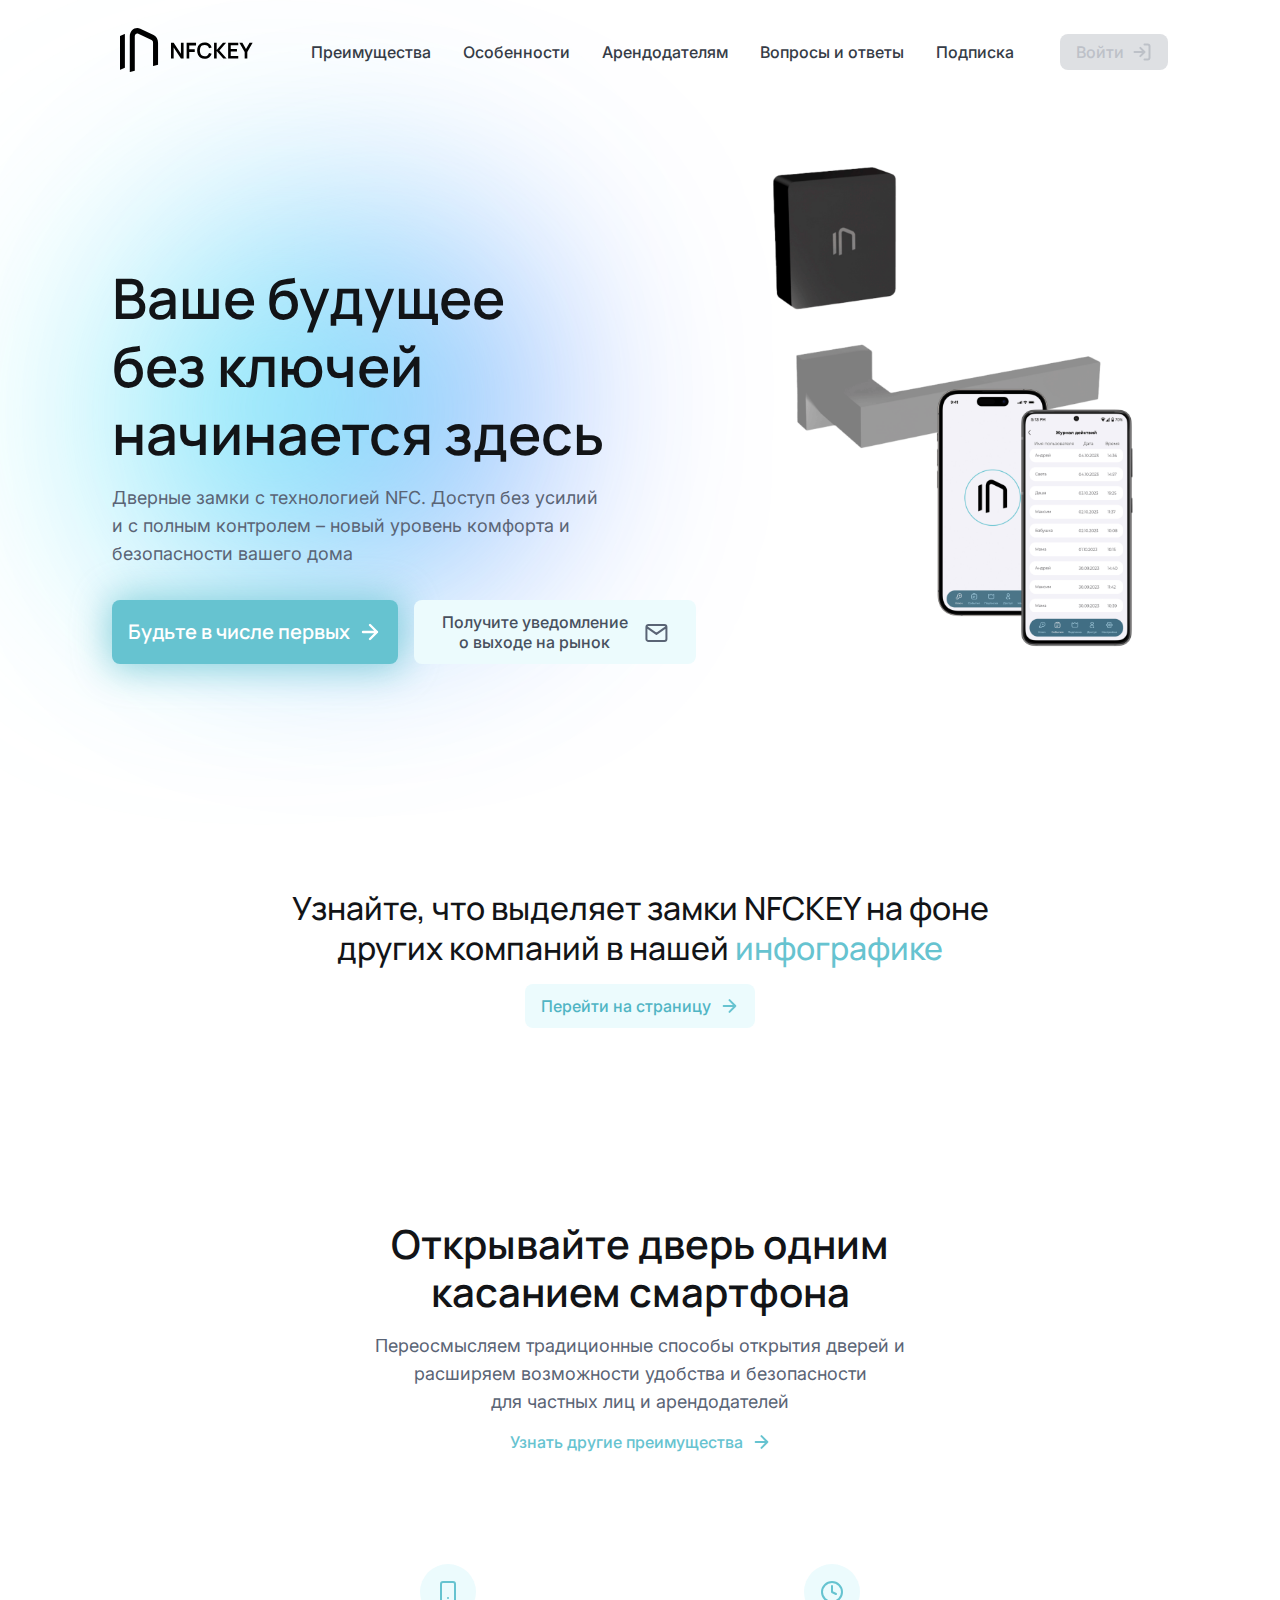
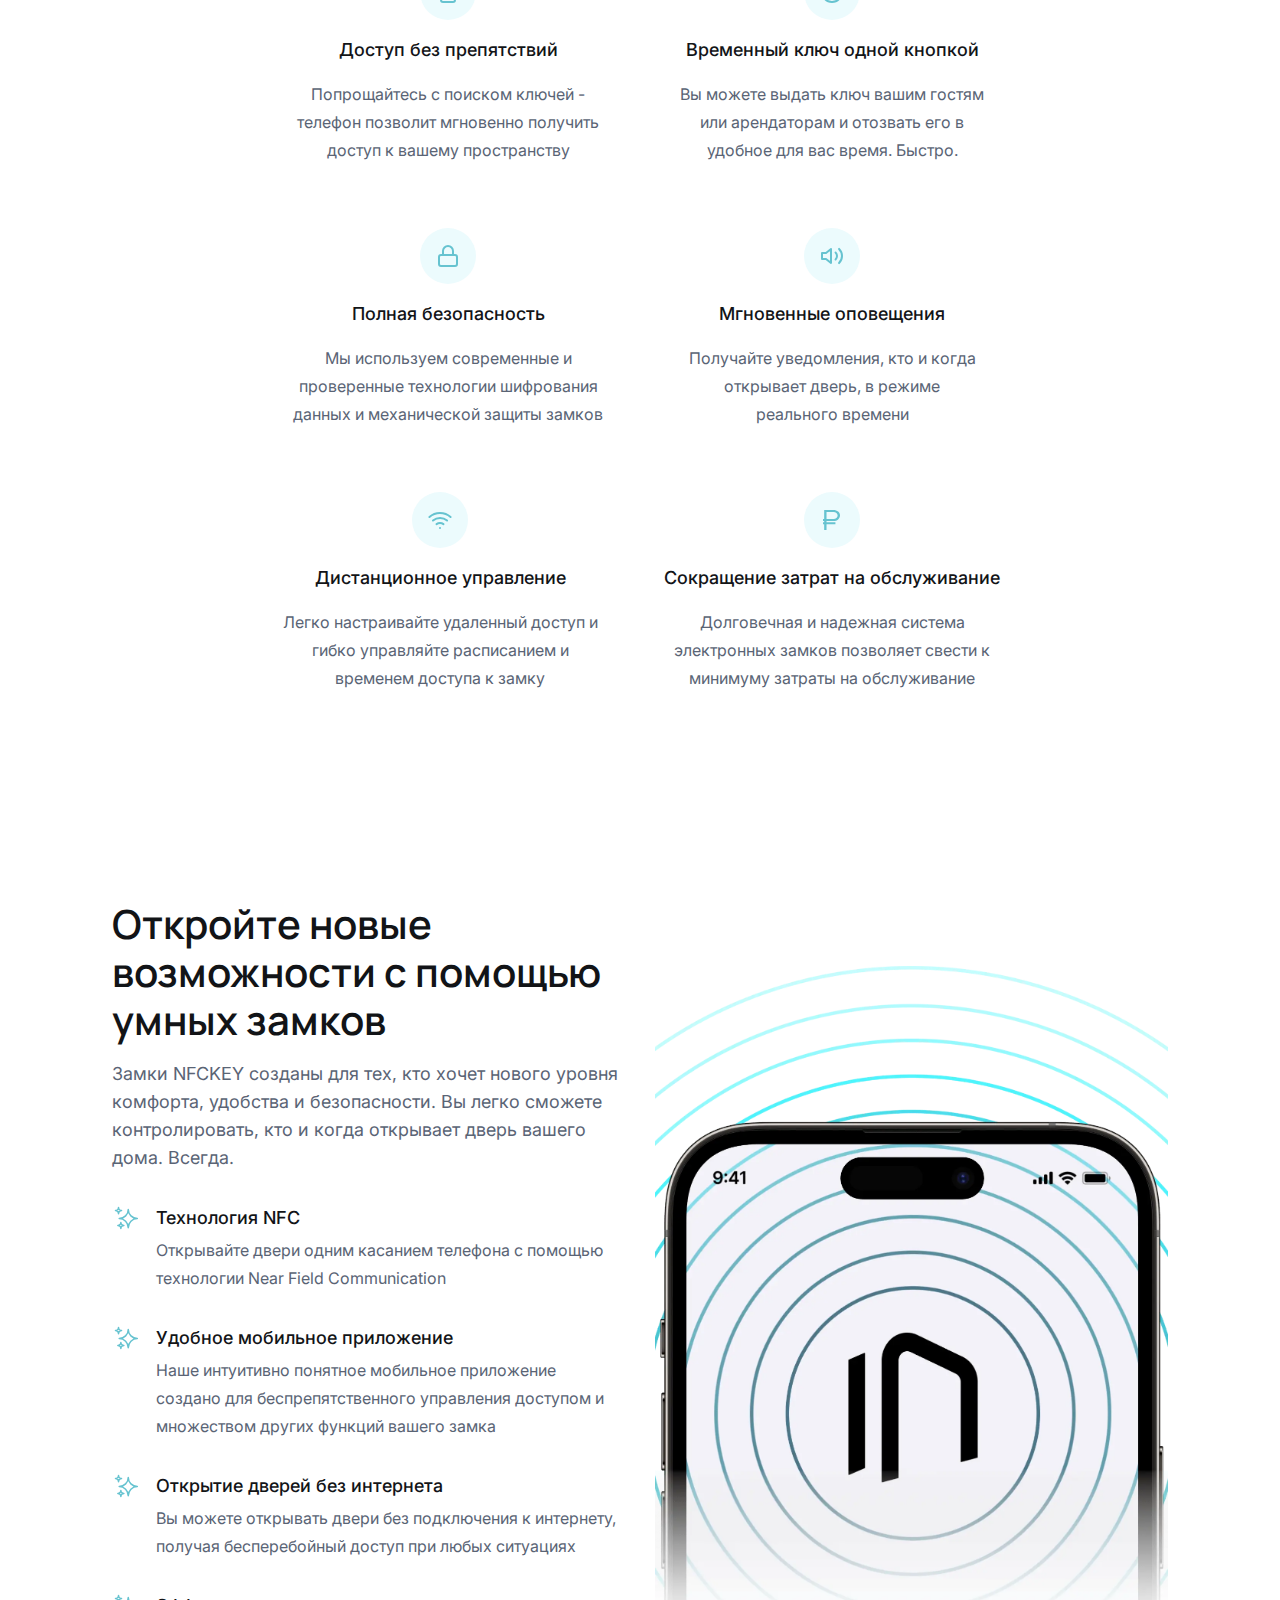
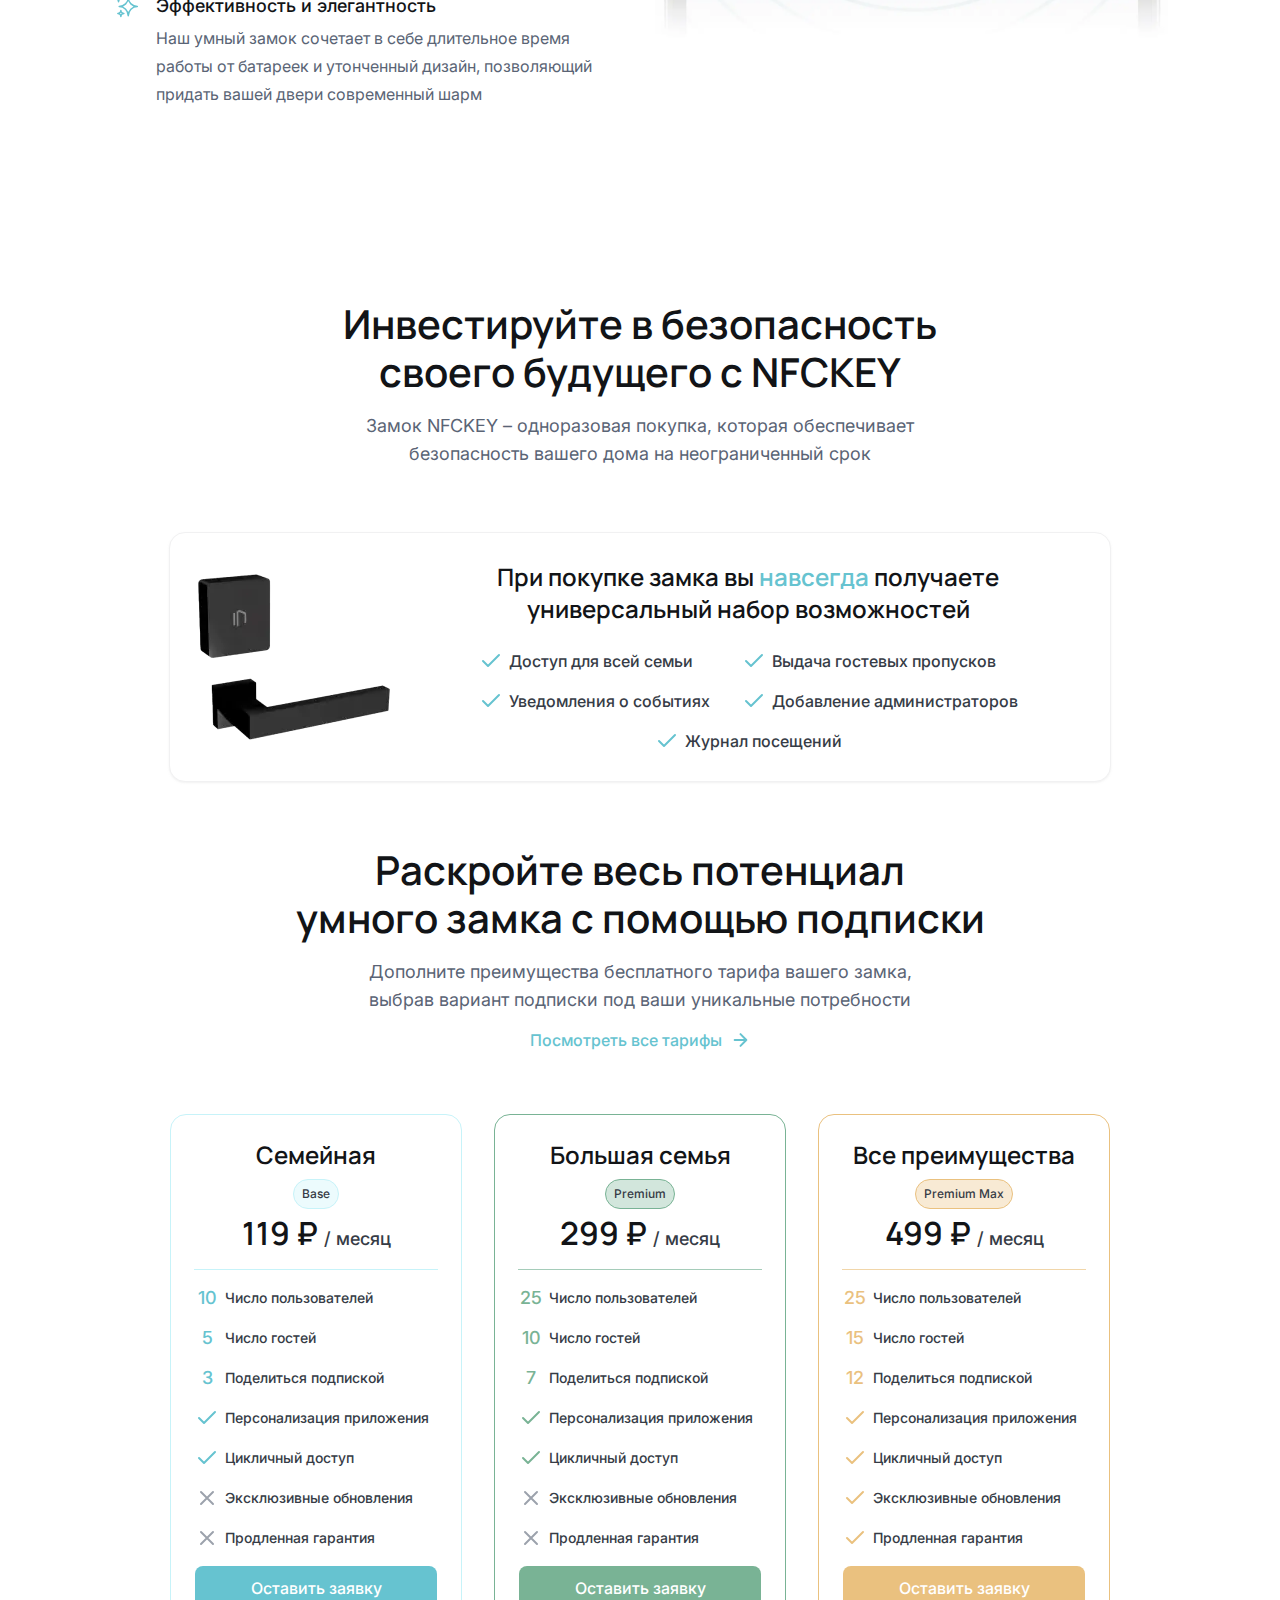
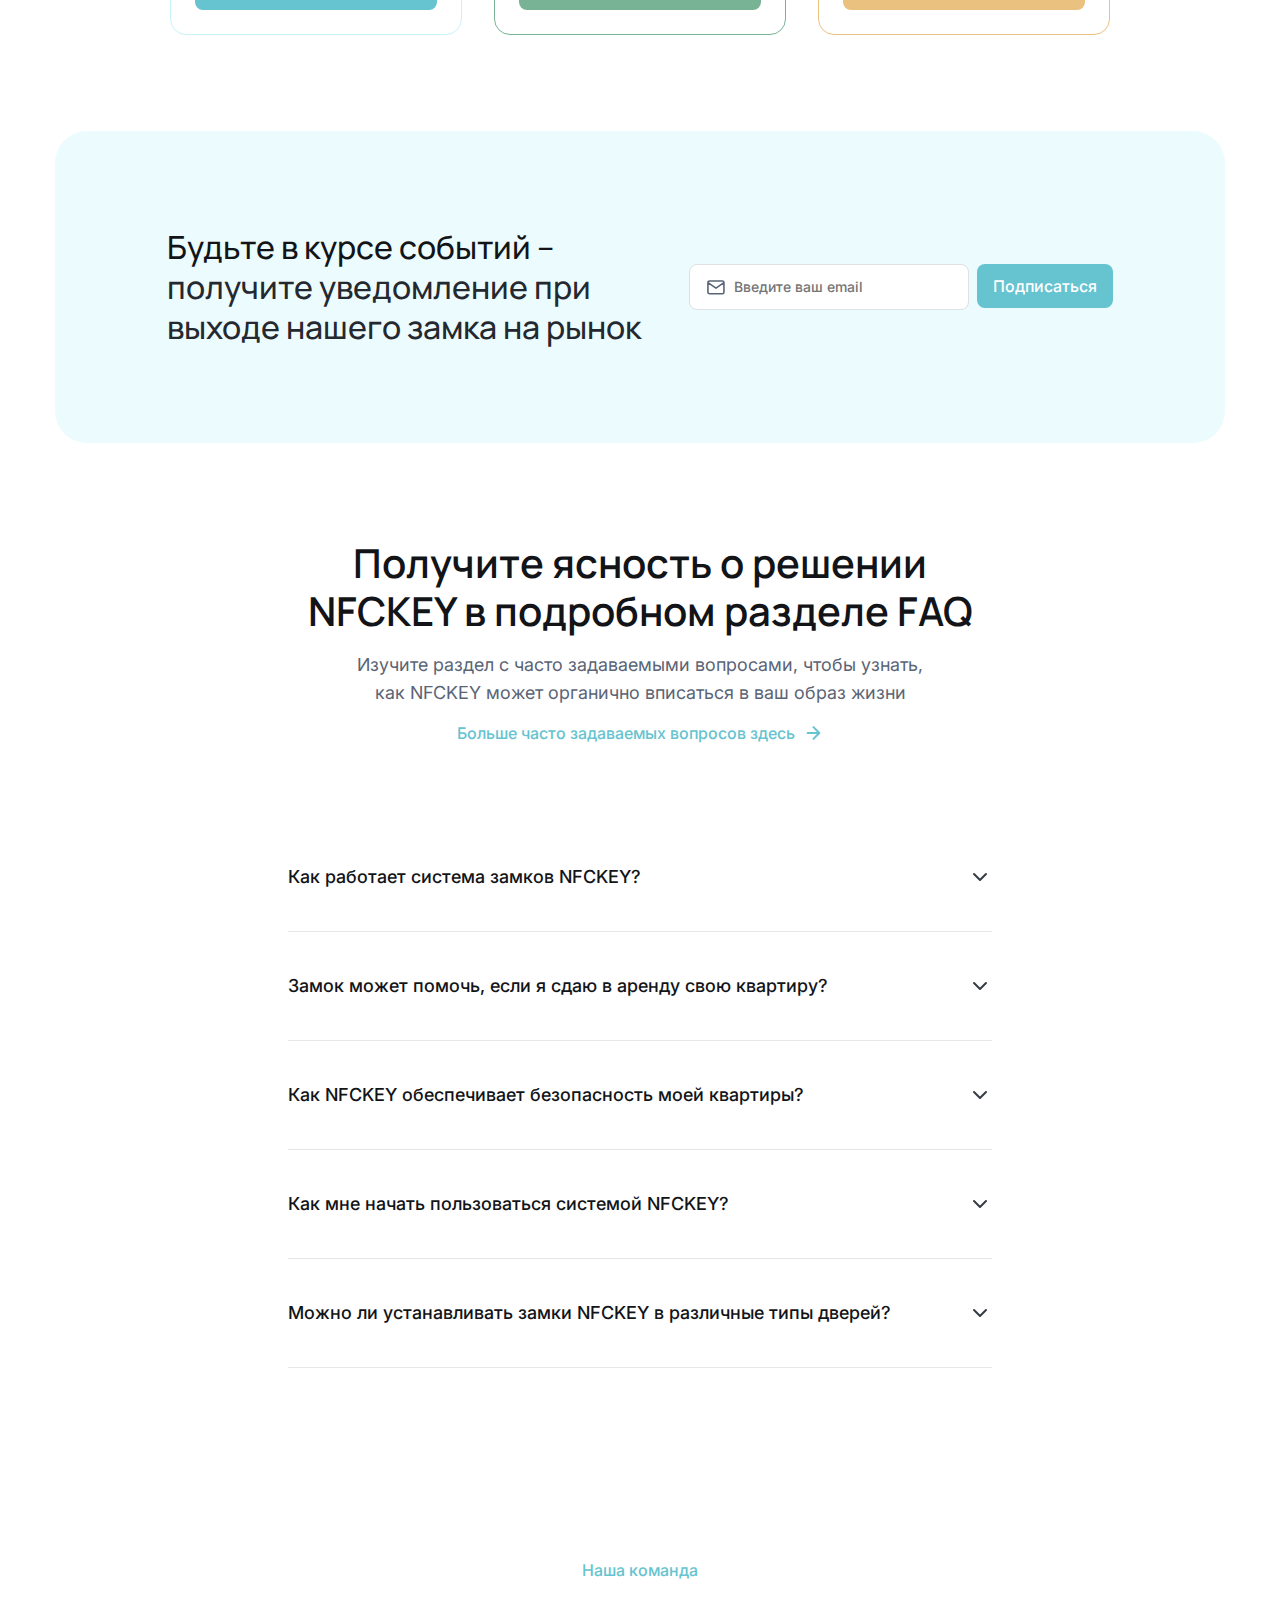
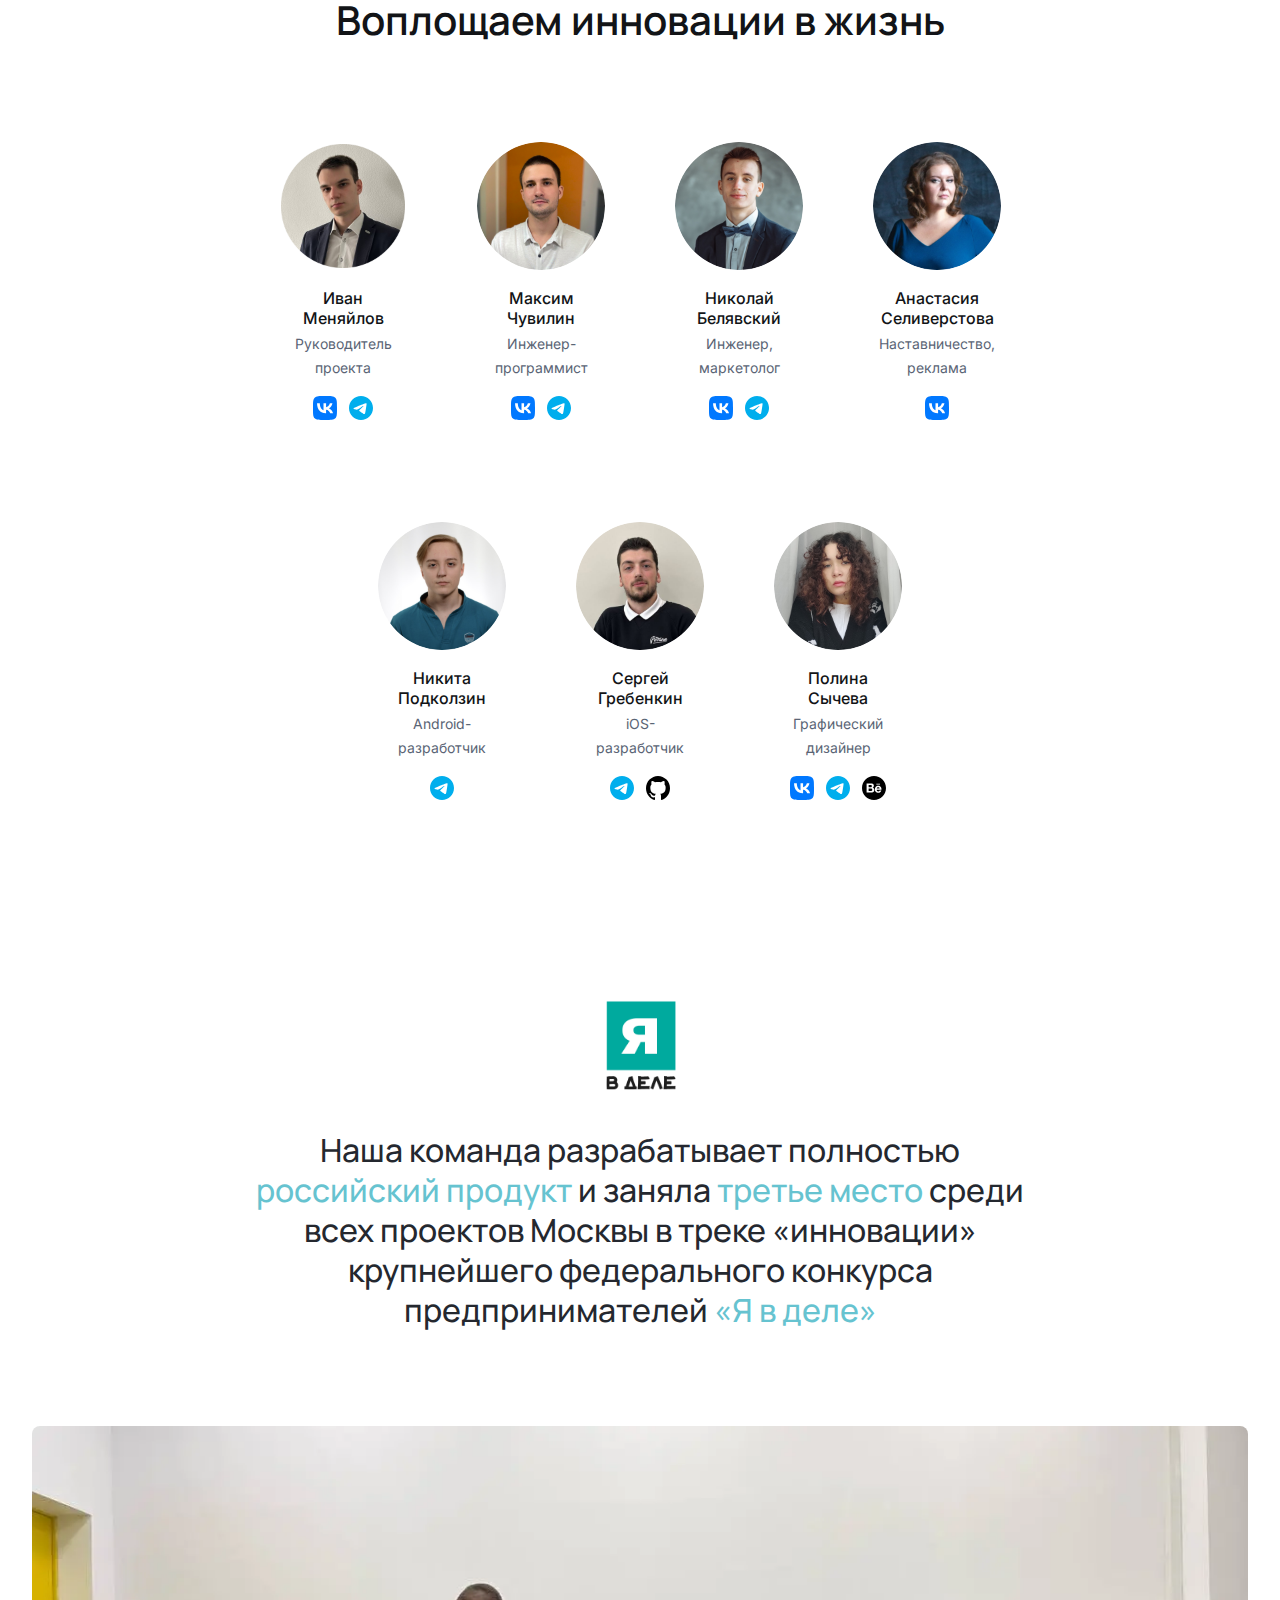
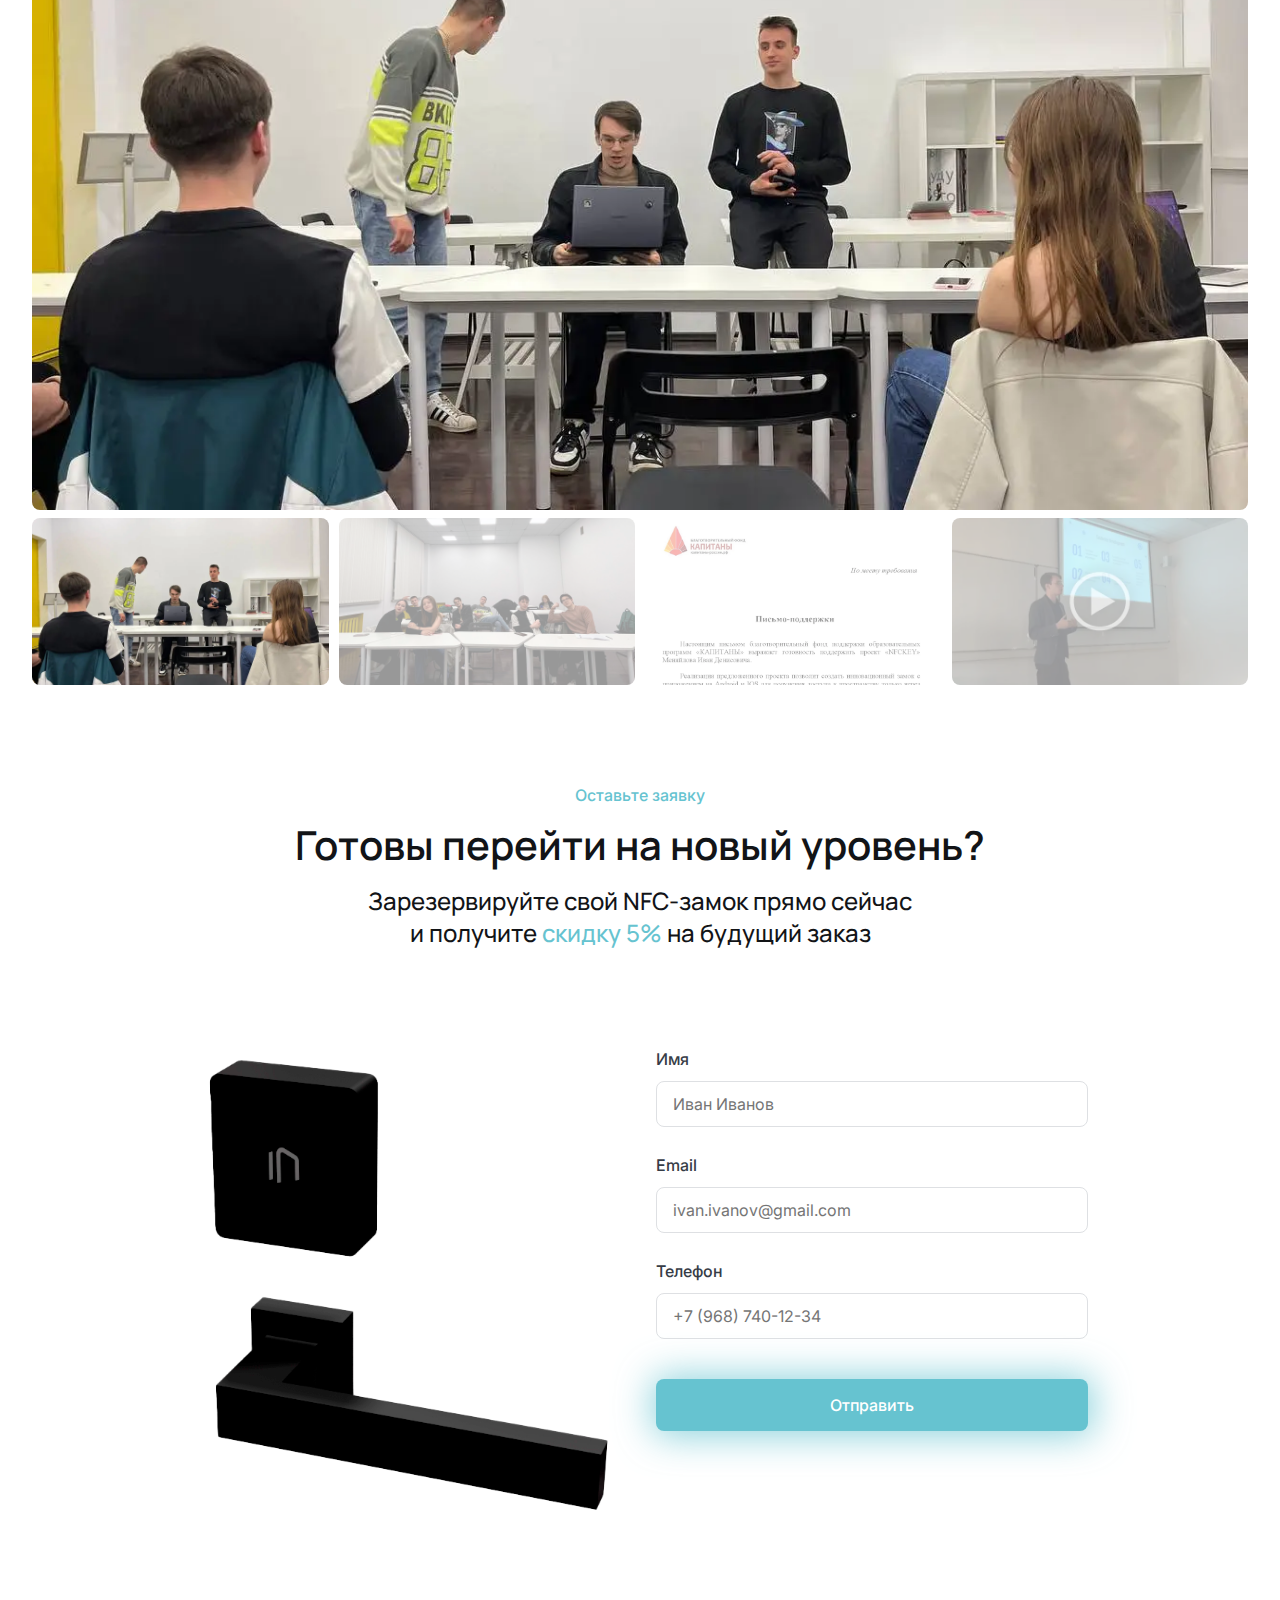
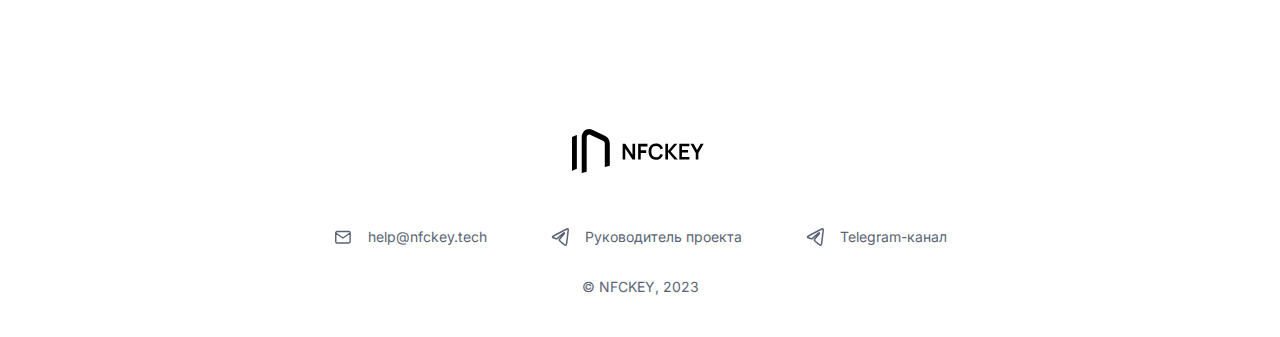
==== index.html @ 214520be "feat: :sparkles: add opportunities card, change sub-card rows & wording" ====
<!DOCTYPE html>
<html lang="ru" prefix="og: https://ogp.me/ns#">

<head>
  <meta charset="UTF-8">
  <meta http-equiv="X-UA-Compatible" content="IE=edge">
  <meta http-equiv="Content-Type" content="text/html; charset=UTF-8">
  <meta name="viewport" content="width=device-width, initial-scale=1.0">
  
  <title>NFCKEY - Умные дверные замки с технологией NFC</title>
  <meta name="description" content="Перейдите на новый уровень безопасности и удобства с умными дверными замками NFCKEY, открыв для себя возможности технологии NFC.">
  <meta name="keywords" content="NFCKEY, NFC, NFC замок, NFC-замок, замок с NFC, замок без ключей, умный замок, контроль доступа, дистанционный замок, умный замок РФ, производство РФ, российский замок">
  
  <meta property="og:type" content="website">
  <meta property="og:title" content="NFCKEY – Умные дверные замки с технологией NFC">
  <meta property="og:description" content="Перейдите на новый уровень безопасности и удобства, открывая двери одним касанием вашего смартфона.">
  <meta property="og:image" content="https://nfckey.tech/images/thumbnail.png">
  <meta property="og:url" content="https://nfckey.tech">
  
  <meta name="twitter:card" content="summary_large_image">
  <meta name="twitter:title" content="NFCKEY – Умные дверные замки с технологией NFC">
  <meta name="twitter:description" content="Перейдите на новый уровень безопасности и удобства, открывая двери одним касанием вашего смартфона.">
  <meta name="twitter:image" content="https://nfckey.tech/images/thumbnail.png">

  <link rel="apple-touch-icon" sizes="180x180" href="/apple-touch-icon.png">
  <link rel="shortcut icon" type="image/x-icon" href="/favicon.ico">
  <link rel="icon" type="image/png" sizes="48x48" href="/favicon-48x48.png">
  <link rel="icon" type="image/png" sizes="32x32" href="/favicon-32x32.png">
  <link rel="icon" type="image/png" sizes="16x16" href="/favicon-16x16.png">
  <link rel="manifest" href="/site.webmanifest">
  <link rel="mask-icon" href="/safari-pinned-tab.svg" color="#5bbad5">
  <meta name="msapplication-TileColor" content="#ffffff">
  <meta name="theme-color" content="#ffffff">

  <meta name="yandex-verification" content="b63229a585d11a36" />
  <meta name="zen-verification" content="EOzy3muUkzZe76kCG7MbX5A8ty4djS2g0YXqQbkNjLYkZsek7axtEAWMqOeYj134" />

  <link rel="preconnect" href="https://fonts.googleapis.com">
  <link rel="preconnect" href="https://fonts.gstatic.com" crossorigin>
  <link rel="preload" as="style" href="https://fonts.googleapis.com/css2?family=Inter:wght@400;500&family=Manrope:wght@500;600;700&display=swap">
  <link rel="stylesheet" href="https://fonts.googleapis.com/css2?family=Inter:wght@400;500&family=Manrope:wght@500;600;700&display=swap">

  <link rel="stylesheet" href="css/style.css">
  <link rel="stylesheet" href="css/adaptive.css">
  <link rel="stylesheet" href="https://cdn.jsdelivr.net/npm/swiper@10/swiper-bundle.min.css" />
  <script src="js/main.js"></script>
  <!-- Yandex.Metrika counter --> 
  <script type="text/javascript" > (function(m,e,t,r,i,k,a){m[i]=m[i]||function(){(m[i].a=m[i].a||[]).push(arguments)}; m[i].l=1*new Date(); for (var j = 0; j < document.scripts.length; j++) {if (document.scripts[j].src === r) { return; }} k=e.createElement(t),a=e.getElementsByTagName(t)[0],k.async=1,k.src=r,a.parentNode.insertBefore(k,a)}) (window, document, "script", "https://mc.yandex.ru/metrika/tag.js", "ym"); ym(95393937, "init", { clickmap:true, trackLinks:true, accurateTrackBounce:true, webvisor:true }); </script> <noscript><div><img src="https://mc.yandex.ru/watch/95393937" style="position:absolute; left:-9999px;" alt="" /></div></noscript> 
  <!-- /Yandex.Metrika counter -->
</head>

<body>
  <header>
    <div class="container">
      <div class="header__row">
        <div class="logo">
          <a href="/"><img src="images/logo.svg" alt="Логотип NFCKEY" height="44px" class="logo-filter"></a>
        </div>
        <div class="menu__content">
          <div class="menu__action">
            <div class="menu__button">
              <div class="menu__button__base disabled">
                <a class="menu__button__base__text disabled h50-16-medium">Войти</a>
                <img src="images/login-disabled.svg">
              </div>
            </div>
          </div>
          <div class="menu__wrap-button">
            <img src="images/menu.svg" alt="Меню" class="menu__wrap-button__image">
          </div>
        </div>
        <div class="menu">
          <div class="menu__link">
            <div class="menu__link__item">
              <a href="./#advantages" class="menu__link__item__text h50-16-medium">Преимущества</a>
            </div>
          </div>
          <div class="menu__link">
            <div class="menu__link__item">
              <a href="./#features" class="menu__link__item__text h50-16-medium">Особенности</a>
            </div>
          </div>
          <div class="menu__link">
            <div class="menu__link__item">
              <a href="./landlords.html" class="menu__link__item__text h50-16-medium">Арендодателям</a>
            </div>
          </div>
          <div class="menu__link">
            <div class="menu__link__item">
              <a href="./#faq" class="menu__link__item__text h50-16-medium">Вопросы и ответы</a>
            </div>
          </div>
          <div class="menu__link">
            <div class="menu__link__item">
              <a href="./pricing.html" class="menu__link__item__text h50-16-medium">Подписка</a>
            </div>
          </div>
        </div>
      </div>
    </div>
  </header>

  <section id="hero">
    <div class="hero__gradient">
      <div class="hero__gradient__ellipse1"></div>
      <div class="hero__gradient__ellipse2"></div>
    </div>
    <div class="hero">
      <div class="container">
        <div class="hero__grid">
          <div class="hero__column">
            <div class="content">
              <h1 class="hero__heading h600-56-semibold">Ваше будущее<br> без ключей<br> начинается здесь</h1>
              <p class="hero__subheading para-medium-regular">Дверные замки с технологией NFC. Доступ без усилий
                <br id="test__br">и с полным контролем – новый уровень комфорта и безопасности вашего дома</p>
            </div>
            <div class="hero__button-group">
              <a href="#cta" class="hero__button button-glow">
                <p class="hero__button__text h100-20-semibold">Будьте в числе первых</p>
                <img src="images/arrow-right-white.svg">
              </a>
              <a href="#notifications" class="hero__button-secondary">
                <p class="hero__button-secondary__text h50-16-medium">Получите уведомление <br>о выходе на рынок</p>
                <img src="images/mail.svg">
              </a>
            </div>
          </div>
          <div class="hero__image-container"></div>
        </div>
      </div>
    </div>
  </section>

  <section id="infographics">
    <div class="container">
      <div class="row">
        <div class="subtitle-ca__content">
          <p class="subtitle-ca__content__title h300-32-medium">
            Узнайте, что выделяет замки NFCKEY на фоне других компаний в нашей 
            <a class="subtitle-ca__content__action__button__base__text testimonial__content__text__span" href="/infographics.html">инфографике</a>
          </p>
          <a href="/infographics.html" class="button-light">
            <p class="button-light__text h50-16-medium">Перейти на страницу</p>
            <img src="images/arrow-right.svg">
          </a>
        </div>
      </div>
    </div>
  </section>

  <section id="advantages">
    <div class="container">
      <div class="row">
        <div class="subtitle-ca">
          <div class="subtitle-ca__content">
            <h2 class="subtitle-ca__content__title h400-40-semibold">Открывайте дверь одним <br id="test__br">касанием смартфона</h2>
            <p class="subtitle-ca__content__text para-medium-regular">Переосмысляем традиционные способы открытия дверей и расширяем возможности удобства и безопасности <br id="test__br">для частных лиц и арендодателей</p>
            <div class="subtitle-ca__content__action">
              <div class="subtitle-ca__content__action__button">
                <div class="subtitle-ca__content__action__button__base">
                  <a class="subtitle-ca__content__action__button__base__text h50-16-medium" href="/advantages.html">Узнать другие преимущества</a>
                  <img src="images/arrow-right.svg" >
                </div>
              </div>
            </div>
          </div>
        </div>
        <div class="column column__advantages adv_nth">
          <div class="advantage-column">
            <div class="advantage-column__content">
              <div class="icon-big">
                <img src="images/phone.svg" alt="Смартфон">
              </div>
            </div>
            <div class="advantage-column__content">
              <p class="advantage-column__content__title para-medium-medium">Доступ без препятствий</p>
              <p class="advantage-column__content__text para-small-regular">Попрощайтесь с поиском ключей - телефон позволит мгновенно получить доступ к вашему пространству</p>
            </div>
          </div>
          <div class="advantage-column">
            <div class="advantage-column__content">
              <div class="icon-big">
                <img src="images/clock.svg" alt="Временный ключ">
              </div>
            </div>
            <div class="advantage-column__content">
              <p class="advantage-column__content__title para-medium-medium">Временный ключ одной кнопкой</p>
              <p class="advantage-column__content__text para-small-regular">Вы можете выдать ключ вашим гостям <br id="test__br-yvd">или арендаторам и отозвать его в удобное для вас время. Быстро.</p>
            </div>
          </div>
          <div class="advantage-column">
            <div class="advantage-column__content">
              <div class="icon-big">
                <img src="images/lock.svg" alt="Замок">
              </div>
            </div>
            <div class="advantage-column__content">
              <p class="advantage-column__content__title para-medium-medium">Полная безопасность</p>
              <p class="advantage-column__content__text para-small-regular">Мы используем современные и проверенные
                технологии шифрования данных и механической защиты замков</p>
            </div>
          </div>
          <div class="advantage-column">
            <div class="advantage-column__content">
              <div class="icon-big">
                <img src="images/notification.svg" alt="Уведомления">
              </div>
            </div>
            <div class="advantage-column__content">
              <p class="advantage-column__content__title para-medium-medium">Мгновенные оповещения</p>
              <p class="advantage-column__content__text para-small-regular">Получайте уведомления, кто и когда открывает дверь, в режиме <br>реального времени</p>
            </div>
          </div>
          <div class="advantage-column">
            <div class="advantage-column__content">
              <div class="icon-big">
                <img src="images/wireless.svg" alt="Дистанционное управление">
              </div>
            </div>
            <div class="advantage-column__content">
              <p class="advantage-column__content__title para-medium-medium">Дистанционное управление</p>
              <p class="advantage-column__content__text para-small-regular">Легко настраивайте удаленный доступ и гибко управляйте расписанием и временем доступа к замку</p>
            </div>
          </div>
          <div class="advantage-column">
            <div class="advantage-column__content">
              <div class="icon-big">
                <img src="images/ruble.svg" alt="Цена">
              </div>
            </div>
            <div class="advantage-column__content">
              <p class="advantage-column__content__title para-medium-medium">Сокращение затрат на обслуживание</p>
              <p class="advantage-column__content__text para-small-regular">Долговечная и надежная система электронных
                замков позволяет свести к минимуму затраты на обслуживание</p>
            </div>
          </div>
        </div>
      </div>
    </div>
  </section>

  <section id="features">
    <div class="container">
      <div class="features__container__column">
        <div class="features__column">
          <div class="subtitle-la">
            <div class="subtitle-la__content">
              <h2 class="subtitle-la__content__title h400-40-semibold">Откройте новые возможности с помощью умных замков</h2>
              <p class="subtitle-la__content__text para-medium-regular">Замки NFCKEY созданы для тех, кто хочет нового уровня комфорта, удобства и безопасности. Вы легко сможете контролировать, кто и когда открывает дверь вашего дома. Всегда.</p>
            </div>
          </div>
          <div class="features__column">
            <div class="features__feature">
              <div class="features__feature__icon">
                <img src="images/sparkles.svg">
              </div>
              <div class="features__feature__content">
                <p class="features__feature__content__title para-medium-medium">Технология NFC</p>
                <p class="features__feature__content__text para-small-regular">Открывайте двери одним касанием телефона с помощью технологии Near Field Communication</p>
              </div>
            </div>
            <div class="features__feature">
              <div class="features__feature__icon">
                <img src="images/sparkles.svg">
              </div>
              <div class="features__feature__content">
                <p class="features__feature__content__title para-medium-medium">Удобное мобильное приложение</p>
                <p class="features__feature__content__text para-small-regular">Наше интуитивно понятное мобильное приложение создано для беспрепятственного управления доступом и множеством других функций вашего замка</p>
              </div>
            </div>
            <div class="features__feature">
              <div class="features__feature__icon">
                <img src="images/sparkles.svg">
              </div>
              <div class="features__feature__content">
                <p class="features__feature__content__title para-medium-medium">Открытие дверей без интернета</p>
                <p class="features__feature__content__text para-small-regular">Вы можете открывать двери без подключения к интернету, получая бесперебойный доступ при любых ситуациях</p>
              </div>
            </div>
            <div class="features__feature">
              <div class="features__feature__icon">
                <img src="images/sparkles.svg">
              </div>
              <div class="features__feature__content">
                <p class="features__feature__content__title para-medium-medium">Эффективность и элегантность</p>
                <p class="features__feature__content__text para-small-regular">Наш умный замок сочетает в себе длительное время работы от батареек и утонченный дизайн, позволяющий придать вашей двери современный шарм</p>
              </div>
            </div>

          </div>
        </div>
        <div class="features__image-container">
          <img src="images/mockup-waves.webp" alt="Телефон с технологией NFC" class="features__image-container__image">
        </div>
      </div>
    </div>
  </section>

  <section id="subscription">
    <div class="container">
      <div class="row g-64">
        <div class="subtitle-ca">
          <div class="subtitle-ca__content">
            <h2 class="subtitle-ca__content__title h400-40-semibold">Инвестируйте в безопасность своего будущего с NFCKEY</h2>
            <p class="subtitle-ca__content__text para-medium-regular">Замок NFCKEY – одноразовая покупка, которая обеспечивает безопасность вашего дома на неограниченный срок</p>
          </div>
        </div>
        <div class="column flex-column g-64">
          <div class="ops-card">
            <div class="ops-card__img">
              <img src="images/ops-card-lock.webp" alt="Замок NFCKEY">
            </div>
            <div class="ops-card__content">
              <div class="ops-card__content__title h200-24-semibold">При покупке замка вы <span class="ops-card__content__title-span">навсегда</span> получаете универсальный набор возможностей</div>
              <div class="ops-card__content__bullet-points">
                <div class="ops-card__content__bullet-points__column">
                  <div class="bullet-points__item">
                    <img class="bullet-points__item__icon" src="images/check.svg" alt="Доступно">
                    <p class="bullet-points__item__text para-small-medium">Доступ для всей семьи</p>
                  </div>
                  <div class="bullet-points__item">
                    <img class="bullet-points__item__icon" src="images/check.svg" alt="Доступно">
                    <p class="bullet-points__item__text para-small-medium">Уведомления о событиях</p>
                  </div>
                </div>
                <div class="ops-card__content__bullet-points__column">
                  <div class="bullet-points__item">
                    <img class="bullet-points__item__icon" src="images/check.svg" alt="Доступно">
                    <p class="bullet-points__item__text para-small-medium">Выдача гостевых пропусков</p>
                  </div>
                  <div class="bullet-points__item">
                    <img class="bullet-points__item__icon" src="images/check.svg" alt="Доступно">
                    <p class="bullet-points__item__text para-small-medium">Добавление администраторов</p>
                  </div>
                </div>
                <div class="bullet-points__item">
                  <img class="bullet-points__item__icon" src="images/check.svg" alt="Доступно">
                  <p class="bullet-points__item__text para-small-medium">Журнал посещений</p>
                </div>
              </div>
            </div>
          </div>
          <div class="subtitla-ca">
            <div class="subtitle-ca__content">
              <h2 class="subtitle-ca__content__title h400-40-semibold">Раскройте весь потенциал <br class="test__br">умного замка с помощью подписки</h2>
              <p class="subtitle-ca__content__text para-medium-regular">Дополните преимущества бесплатного тарифа вашего замка, выбрав вариант подписки под ваши уникальные потребности</p>
              <div class="subtitle-ca__content__action">
                <div class="subtitle-ca__content__action__button">
                  <div class="subtitle-ca__content__action__button__base">
                    <a class="subtitle-ca__content__action__button__base__text h50-16-medium" href="/pricing.html">Посмотреть все тарифы</a>
                    <img src="images/arrow-right.svg" >
                  </div>
                </div>
              </div>
            </div>
          </div>
          <div class="sub-cards-row">
            <div class="sub-card sub-card-light">
              <div class="sub-card__head">
                <p class="sub-card__head-title h200-24-semibold">Семейная</p>
                <div class="badge badge-light">
                  <p class="badge__text h05-12-medium">Base</p>
                </div>
                <p class="sub-card__head-title h300-32-semibold">119 ₽ <span class="sub-card__head-period para-medium-medium">/ месяц</span></p>
              </div>
              <div class="delimiter delimiter-light"></div>
              <div class="bullet-points">
                <div class="bullet-points__item">
                  <p class="bullet-points__item__icon para-medium-medium">10</p>
                  <p class="bullet-points__item__text para-xsmall-medium">Число пользователей</p>
                </div>
                <div class="bullet-points__item">
                  <p class="bullet-points__item__icon para-medium-medium">5</p>
                  <p class="bullet-points__item__text para-xsmall-medium">Число гостей</p>
                </div>
                <div class="bullet-points__item">
                  <p class="bullet-points__item__icon para-medium-medium">3</p>
                  <p class="bullet-points__item__text para-xsmall-medium">Поделиться подпиской</p>
                </div>
                <div class="bullet-points__item">
                  <img class="bullet-points__item__icon" src="images/check.svg" alt="Доступно">
                  <p class="bullet-points__item__text para-xsmall-medium">Персонализация приложения</p>
                </div>
                <div class="bullet-points__item">
                  <img class="bullet-points__item__icon" src="images/check.svg" alt="Доступно">
                  <p class="bullet-points__item__text para-xsmall-medium">Цикличный доступ</p>
                </div>
                <div class="bullet-points__item">
                  <img class="bullet-points__item__icon" src="images/x-mark.svg" alt="Недоступно">
                  <p class="bullet-points__item__text para-xsmall-medium">Эксклюзивные обновления</p>
                </div>
                <div class="bullet-points__item">
                  <img class="bullet-points__item__icon" src="images/x-mark.svg" alt="Недоступно">
                  <p class="bullet-points__item__text para-xsmall-medium">Продленная гарантия</p>
                </div>
              </div>
              <a href="#cta" class="button-md">
                <p class="button-md__text h50-16-medium">Оставить заявку</p>
              </a>
            </div>
            <div class="sub-card sub-card-green">
              <div class="sub-card__head">
                <p class="sub-card__head-title h200-24-semibold">Большая семья</p>
                <div class="badge badge-light-green">
                  <p class="badge__text h05-12-medium">Premium</p>
                </div>
                <p class="sub-card__head-title h300-32-semibold">299 ₽ <span class="sub-card__head-period para-medium-medium">/ месяц</span></p>
              </div>
              <div class="delimiter delimiter-green"></div>
              <div class="bullet-points">
                <div class="bullet-points__item">
                  <p class="bullet-points__item__icon bullet-points__item__icon-green para-medium-medium">25</p>
                  <p class="bullet-points__item__text para-xsmall-medium">Число пользователей</p>
                </div>
                <div class="bullet-points__item">
                  <p class="bullet-points__item__icon bullet-points__item__icon-green para-medium-medium">10</p>
                  <p class="bullet-points__item__text para-xsmall-medium">Число гостей</p>
                </div>
                <div class="bullet-points__item">
                  <p class="bullet-points__item__icon bullet-points__item__icon-green para-medium-medium">7</p>
                  <p class="bullet-points__item__text para-xsmall-medium">Поделиться подпиской</p>
                </div>
                <div class="bullet-points__item">
                  <img class="bullet-points__item__icon" src="images/check-green.svg" alt="Доступно">
                  <p class="bullet-points__item__text para-xsmall-medium">Персонализация приложения</p>
                </div>
                <div class="bullet-points__item">
                  <img class="bullet-points__item__icon" src="images/check-green.svg" alt="Доступно">
                  <p class="bullet-points__item__text para-xsmall-medium">Цикличный доступ</p>
                </div>
                <div class="bullet-points__item">
                  <img class="bullet-points__item__icon" src="images/x-mark.svg" alt="Недоступно">
                  <p class="bullet-points__item__text para-xsmall-medium">Эксклюзивные обновления</p>
                </div>
                <div class="bullet-points__item">
                  <img class="bullet-points__item__icon" src="images/x-mark.svg" alt="Недоступно">
                  <p class="bullet-points__item__text para-xsmall-medium">Продленная гарантия</p>
                </div>
              </div>
              <a href="#cta" class="button-md button-green">
                <p class="button-md__text h50-16-medium">Оставить заявку</p>
              </a>
            </div>
            <div class="sub-card sub-card-gold">
              <div class="sub-card__head">
                <p class="sub-card__head-title h200-24-semibold">Все преимущества</p>
                <div class="badge badge-light-gold">
                  <p class="badge__text h05-12-medium">Premium Max</p>
                </div>
                <p class="sub-card__head-title h300-32-semibold">499 ₽ <span class="sub-card__head-period para-medium-medium">/ месяц</span></p>
              </div>
              <div class="delimiter delimiter-gold"></div>
              <div class="bullet-points">
                <div class="bullet-points__item">
                  <p class="bullet-points__item__icon bullet-points__item__icon-gold para-medium-medium">25</p>
                  <p class="bullet-points__item__text para-xsmall-medium">Число пользователей</p>
                </div>
                <div class="bullet-points__item">
                  <p class="bullet-points__item__icon bullet-points__item__icon-gold para-medium-medium">15</p>
                  <p class="bullet-points__item__text para-xsmall-medium">Число гостей</p>
                </div>
                <div class="bullet-points__item">
                  <p class="bullet-points__item__icon bullet-points__item__icon-gold para-medium-medium">12</p>
                  <p class="bullet-points__item__text para-xsmall-medium">Поделиться подпиской</p>
                </div>
                <div class="bullet-points__item">
                  <img class="bullet-points__item__icon" src="images/check-gold.svg" alt="Доступно">
                  <p class="bullet-points__item__text para-xsmall-medium">Персонализация приложения</p>
                </div>
                <div class="bullet-points__item">
                  <img class="bullet-points__item__icon" src="images/check-gold.svg" alt="Доступно">
                  <p class="bullet-points__item__text para-xsmall-medium">Цикличный доступ</p>
                </div>
                <div class="bullet-points__item">
                  <img class="bullet-points__item__icon" src="images/check-gold.svg" alt="Доступно">
                  <p class="bullet-points__item__text para-xsmall-medium">Эксклюзивные обновления</p>
                </div>
                <div class="bullet-points__item">
                  <img class="bullet-points__item__icon" src="images/check-gold.svg" alt="Доступно">
                  <p class="bullet-points__item__text para-xsmall-medium">Продленная гарантия</p>
                </div>
              </div>
              <a href="#cta" class="button-md button-gold">
                <p class="button-md__text h50-16-medium">Оставить заявку</p>
              </a>
            </div>
          </div>
        </div>
      </div>
    </div>
  </section>

  <section id="notifications">
    <div class="container">
      <div class="row">
        <div class="notifications__content">
          <p class="notifications__content__text h300-32-medium"><span class="notifications__content__text-span">Будьте в курсе событий – </span><br>получите уведомление при <br>выходе нашего замка на рынок</p>
          <form id="notifications-form" class="notifications__form" method="post" target="hiddenEmailConfirm" onsubmit="onEmailFormSubmitted()" action="https://docs.google.com/forms/u/0/d/e/1FAIpQLSfkyVd5b4apR-VvFZgwv1nYldZfW-QPz4pXevyZr4IuqdNLpA/formResponse?embedded=true">
            <div class="form-group">
              <input type="email" name="entry.603433018" id="entry.603433018" class="notifications__form-input h25-14-medium" placeholder="Введите ваш email" 
              pattern="[a-z0-9._%+\-]+@[a-z0-9.\-]+\.[a-z]{2,}$" required />
            </div> 
            <button type="submit" class="notifications__form-button h50-16-medium">Подписаться</button>
          </form>
          <div class="d-none" id="emailConfirm">
            <iframe name="hiddenEmailConfirm" id="hiddenEmailConfirm" class="d-none"></iframe>
          </div>
        </div>
      </div>
    </div>
  </section>

  <section id="faq">
    <div class="container">
      <div class="row">
        <div class="subtitla-ca">
          <div class="subtitle-ca__content">
            <h2 class="subtitle-ca__content__title h400-40-semibold">Получите ясность о решении NFCKEY в подробном разделе FAQ</h2>
            <p class="subtitle-ca__content__text para-medium-regular">Изучите раздел с часто задаваемыми вопросами, чтобы узнать, как NFCKEY может органично вписаться в ваш образ жизни</p>
            <div class="subtitle-ca__content__action">
              <div class="subtitle-ca__content__action__button">
                <div class="subtitle-ca__content__action__button__base">
                  <a class="subtitle-ca__content__action__button__base__text h50-16-medium" href="/faq.html">Больше часто задаваемых вопросов здесь</a>
                  <img src="images/arrow-right.svg">
                </div>
              </div>
            </div>
          </div>
        </div>
        <div class="faq__column">
          <div class="faq__content">
            <div class="faq__content__question">
              <p class="faq__content__question__text para-medium-medium">Как работает система замков NFCKEY?</p>
              <img src="images/chevron-down.svg" class="chevron">
            </div>
            <p class="faq__content__answer para-small-regular">В основе работы замка и мобильного приложения лежит технология NFC, которая обеспечивает безопасный обмен данными при приближении устройства. После проверки зашифрованного цифрового ключа и всех необходимых разрешений механизм замка открывает дверь.</p>
          </div>
          <div class="faq__content">
            <div class="faq__content__question">
              <p class="faq__content__question__text para-medium-medium">Замок может помочь, если я сдаю в аренду свою квартиру?</p>
              <img src="images/chevron-down.svg" class="chevron">
            </div>
            <p class="faq__content__answer para-small-regular">Да, конечно. Вы можете создавать и отправлять ключи вашим арендаторам в нашем приложении, а после их выселения ключ можно удалить.</p>
          </div>
          <div class="faq__content">
            <div class="faq__content__question">
              <p class="faq__content__question__text para-medium-medium">Как NFCKEY обеспечивает безопасность моей квартиры?</p>
              <img src="images/chevron-down.svg" class="chevron">
            </div>
            <div class="faq__content__answer para-small-regular">
              <p class="neutral400 para-small-regular">Для обеспечения безопасности в системе NFCKEY используются современные и проверенные технологии шифрования данных. Доступ к двери могут получить только авторизованные пользователи, имеющие соответствующий цифровой ключ в приложении NFCKEY.</p>
              <p class="neutral400 para-small-regular"><br>С точки зрения механической защиты, решение не уступает обычным дверным замкам и обеспечивают схожий уровень защиты.</p>
            </div>
          </div>
          <div class="faq__content">
            <div class="faq__content__question">
              <p class="faq__content__question__text para-medium-medium">Как мне начать пользоваться системой NFCKEY?</p>
              <img src="images/chevron-down.svg" class="chevron">
            </div>
            <div class="faq__content__answer para-small-regular">
              <p class="neutral400 para-small-regular">Начало работы с NFCKEY очень простое и понятное. После монтажа замка и установки батареек выполните следующие действия:</p>
              <ol>
                <li class="neutral400 para-small-regular">Загрузите приложение NFCKEY из магазина приложений вашего устройства.</li>
                <li class="neutral400 para-small-regular">Зарегистрируйте учетную запись в приложении, указав свои данные.</li>
                <li class="neutral400 para-small-regular">Добавьте свой замок NFCKEY в приложение, введя код из комплекта поставки замка.</li>
                <li class="neutral400 para-small-regular">Настройте права доступа для себя, членов семьи, друзей или всех, кому необходим доступ к вашему помещению.</li>
              </ol>
              <p class="neutral400 para-small-regular">Теперь вы готовы к использованию системы NFCKEY. Для получения доступа просто поднесите смартфон к замку. Также рекомендуем ознакомиться с возможностями, предоставляемыми при оформлении премиум-подписки.</p>
            </div>
          </div>
          <div class="faq__content">
            <div class="faq__content__question">
              <p class="faq__content__question__text para-medium-medium">Можно ли устанавливать замки NFCKEY в различные типы дверей?</p>
              <img src="images/chevron-down.svg" class="chevron">
            </div>
            <div class="faq__content__answer para-small-regular">
              <p class="neutral400 para-small-regular">Да, замки NFCKEY разработаны таким образом, чтобы быть универсальными и адаптироваться к различным типам дверей. Они также подходят как для жилых, так и для коммерческих помещений, что делает их универсальным выбором для обеспечения безопасности широкого спектра помещений.</p>
              <p class="neutral400 para-small-regular"><br>Если у вас есть конкретные вопросы или требования к установке, мы всегда готовы помочь вам в обеспечении беспроблемного процесса установки.</p>
            </div>
          </div>
        </div>
      </div>
    </div>
  </section>

  <section id="team">
    <div class="container">
      <div class="row">
        <div class="subtitle-ca">
          <div class="subtitle-ca__content">
            <h2 class="subtitle-ca__content__subheading h50-16-medium">Наша команда</h2>
            <p class="subtitle-ca__content__title h400-40-semibold">Воплощаем инновации в жизнь</p>
          </div>
        </div>
        <div class="team__column">
          <div class="team__avatar">
            <div class="team__avatar__name">
              <div class="team__avatar__base">
                <img class="team__avatar__base__image" src="images/team-ivan-menyailov.png">
              </div>
              <div class="team__avatar__content">
                <p class="team__avatar__content__name h50-16-medium">Иван <br>Меняйлов</p>
                <p class="team__avatar__content__designation para-xsmall-regular">Руководитель проекта</p>
              </div>
            </div>
            <div class="team__avatar__socials">
              <div class="team__avatar__socials__row">
                <a href="https://vk.com/ivanich557" target="_blank" class="team__avatar__socials__social">
                  <img src="images/vk.svg" alt="VK">
                </a>
                <a href="https://t.me/jr557_m" target="_blank" class="team__avatar__socials__social">
                  <img src="images/telegram.svg" alt="Telegram">
                </a>
              </div>
            </div>
          </div>
          <div class="team__avatar">
            <div class="team__avatar__name">
              <div class="team__avatar__base">
                <img class="team__avatar__base__image" src="images/team-masksim-chuvilin.png">
              </div>
              <div class="team__avatar__content">
                <p class="team__avatar__content__name h50-16-medium">Максим <br>Чувилин</p>
                <p class="team__avatar__content__designation para-xsmall-regular">Инженер-программист</p>
              </div>
            </div>
            <div class="team__avatar__socials">
              <div class="team__avatar__socials__row">
                <a href="https://vk.com/maxon_baxon" target="_blank" class="team__avatar__socials__social">
                  <img src="images/vk.svg" alt="VK">
                </a>
                <a href="https://t.me/nfckey" target="_blank" class="team__avatar__socials__social">
                  <img src="images/telegram.svg" alt="Telegram">
                </a>
              </div>
            </div>
          </div>
          <div class="team__avatar">
            <div class="team__avatar__name">
              <div class="team__avatar__base">
                <img class="team__avatar__base__image" src="images/team-nikolay-belyavskiy.png">
              </div>
              <div class="team__avatar__content">
                <p class="team__avatar__content__name h50-16-medium">Николай <br>Белявский</p>
                <p class="team__avatar__content__designation para-xsmall-regular">Инженер, маркетолог</p>
              </div>
            </div>
            <div class="team__avatar__socials">
              <div class="team__avatar__socials__row">
                <a href="https://vk.com/zoifam" target="_blank" class="team__avatar__socials__social">
                  <img src="images/vk.svg" alt="VK">
                </a>
                <a href="https://t.me/nfckey" target="_blank" class="team__avatar__socials__social">
                  <img src="images/telegram.svg" alt="Telegram">
                </a>
              </div>
            </div>
          </div>
          <div class="team__avatar">
            <div class="team__avatar__name">
              <div class="team__avatar__base">
                <img class="team__avatar__base__image" src="images/team-anastasiya-seliverstova.png">
              </div>
              <div class="team__avatar__content">
                <p class="team__avatar__content__name h50-16-medium">Анастасия <br>Селиверстова</p>
                <p class="team__avatar__content__designation para-xsmall-regular">Наставничество, реклама</p>
              </div>
            </div>
            <div class="team__avatar__socials">
              <div class="team__avatar__socials__row">
                <a href="https://vk.com/aismirnova" target="_blank" class="team__avatar__socials__social">
                  <img src="images/vk.svg" alt="VK">
                </a>
              </div>
            </div>
          </div>
        </div>
        <div class="team__column">
          <div class="team__avatar">
            <div class="team__avatar__name">
              <div class="team__avatar__base">
                <img class="team__avatar__base__image" src="images/team-nikita-podkolzin.png">
              </div>
              <div class="team__avatar__content">
                <p class="team__avatar__content__name h50-16-medium">Никита <br>Подколзин</p>
                <p class="team__avatar__content__designation para-xsmall-regular">Android-разработчик</p>
              </div>
            </div>
            <div class="team__avatar__socials">
              <div class="team__avatar__socials__row">
                <a href="https://t.me/nfckey" target="_blank" class="team__avatar__socials__social">
                  <img src="images/telegram.svg" alt="Telegram">
                </a>
              </div>
            </div>
          </div>
          <div class="team__avatar">
            <div class="team__avatar__name">
              <div class="team__avatar__base">
                <img class="team__avatar__base__image" src="images/team-sergey-grebenkin.png">
              </div>
              <div class="team__avatar__content">
                <p class="team__avatar__content__name h50-16-medium">Сергей <br>Гребенкин</p>
                <p class="team__avatar__content__designation para-xsmall-regular">iOS-<br>разработчик</p>
              </div>
            </div>
            <div class="team__avatar__socials">
              <div class="team__avatar__socials__row">
                <a href="https://t.me/R1zonS" target="_blank" class="team__avatar__socials__social">
                  <img src="images/telegram.svg" alt="Telegram">
                </a>
                <a href="https://www.youtube.com/watch?v=dQw4w9WgXcQ" target="_blank" class="team__avatar__socials__social">
                  <img src="images/github.svg" alt="Github">
                </a>
              </div>
            </div>
          </div>
          <div class="team__avatar">
            <div class="team__avatar__name">
              <div class="team__avatar__base">
                <img class="team__avatar__base__image" src="images/team-polina-sycheva.png">
              </div>
              <div class="team__avatar__content">
                <p class="team__avatar__content__name h50-16-medium">Полина <br>Сычева</p>
                <p class="team__avatar__content__designation para-xsmall-regular">Графический <br>дизайнер</p>
              </div>
            </div>
            <div class="team__avatar__socials">
              <div class="team__avatar__socials__row">
                <a href="https://vk.com/i.want.chips" target="_blank" class="team__avatar__socials__social">
                  <img src="images/vk.svg" alt="VK">
                </a>
                <a href="https://t.me/chipsulkin" target="_blank" class="team__avatar__socials__social">
                  <img src="images/telegram.svg" alt="Telegram">
                </a>
                <a href="https://www.behance.net/polinasycheva" target="_blank" class="team__avatar__socials__social">
                  <img src="images/behance.svg" alt="Behance">
                </a>
              </div>
            </div>
          </div>
        </div>
      </div>
    </div>
  </section>

  <section id="testimonial">
    <div class="container">
      <div class="row">
        <div class="testimonial__content">
          <a class="subtitle-ca__content__action__button__base__text h50-16-medium" href="https://xn--b1aeda3a0j.xn--p1ai/"><img src="images/ya-v-dele-logo.webp" alt="Логотип конкурса 'Я в деле'" class="testimonial__content__logo"></a>
          <h3 class="testimonial__content__text h300-32-medium">Наша команда разрабатывает полностью <span class="testimonial__content__text__span">российский продукт</span> и заняла 
            <a id="yvd-pos" class="subtitle-ca__content__action__button__base__text testimonial__content__text__span" href="#swiper">третье место</a> среди всех 
            проектов Москвы в треке «инновации» 
            крупнейшего федерального 
            конкурса предпринимателей <br id="test__br-yvd"><a class="subtitle-ca__content__action__button__base__text testimonial__content__text__span" href="https://xn--b1aeda3a0j.xn--p1ai/">«Я в деле»</a></h3>
        </div>
      </div>
    </div>
  </section>

  <div id="swiper" class="container swiper-container">
    <div class="swiper imgSwiper swiper-initialized swiper-horizontal swiper-backface-hidden">
      <div class="swiper-wrapper" id="swiper-wrapper-cebf5c5b219ea5d3" aria-live="polite">
        <div class="swiper-slide swiper-slide-active" role="group" aria-label="1 / 4">
          <div class="swiper-zoom-container">
            <img src="images/ya-v-dele-team-1.webp" alt="Команда проекта на конкурсе 'Я в деле'">
          </div>
        </div>
        <div class="swiper-slide swiper-slide-next" role="group" aria-label="2 / 4" style="display: flex;">
          <div class="swiper-zoom-container">
            <img src="images/ya-v-dele-team-2.webp" alt="Команда проекта на конкурсе 'Я в деле'">
          </div>
        </div>
        <div class="swiper-slide" role="group" aria-label="3 / 4" style="display: flex;">
          <div class="swiper-zoom-container">
            <img src="images/ya-v-dele-certificate.webp" alt="Сертификат участника конкурса 'Я в деле'" style="max-height: 720px;">
          </div>
        </div>
        <div class="swiper-slide" role="group" aria-label="4 / 4" style="display: flex;">
          <div class="swiper-zoom-container">
            <video src="images/ya-v-dele-video.mp4" preload="metadata" controls playsinline></video>
          </div>
        </div>
      </div>
      <span class="swiper-notification" aria-live="assertive" aria-atomic="true"></span>
    </div>
    <div thumbsslider=""
      class="swiper thumbSwiper swiper-initialized swiper-horizontal swiper-free-mode swiper-watch-progress swiper-backface-hidden swiper-thumbs">
      <div class="swiper-wrapper" id="swiper-wrapper-477b3d23123cb5d5" aria-live="polite"
        style="transform: translate3d(0px, 0px, 0px);">
        <div class="swiper-slide swiper-slide-visible swiper-slide-active swiper-slide-thumb-active" role="group" aria-label="1 / 4">
          <img src="images/ya-v-dele-team-1.webp" alt="Команда проекта на конкурсе 'Я в деле'">
        </div>
        <div class="swiper-slide swiper-slide-visible swiper-slide-next" role="group" aria-label="2 / 4">
          <img src="images/ya-v-dele-team-2.webp" alt="Команда проекта на конкурсе 'Я в деле'">
        </div>
        <div class="swiper-slide swiper-slide-visible" role="group" aria-label="3 / 4">
          <img src="images/ya-v-dele-certificate-thumb.webp" alt="Сертификат участника конкурса 'Я в деле'">
        </div>
        <div class="swiper-slide swiper-slide-visible" role="group" aria-label="4 / 4">
          <img src="images/ya-v-dele-video-thumb.webp" alt="Команда проекта на конкурсе 'Я в деле'">
        </div>
      </div>
      <span class="swiper-notification" aria-live="assertive" aria-atomic="true"></span>
    </div>
  </div>

  <section id="cta">
    <div class="container">
      <div class="row">
        <div class="subtitle-ca">
          <div class="subtitle-ca__content">
            <p class="subtitle-ca__content__subheading h50-16-medium">Оставьте заявку</p>
            <h2 class="subtitle-ca__content__title h400-40-semibold">Готовы перейти на новый уровень?</h2>
            <h3 class="subtitle-ca__content__title h200-24-medium">Зарезервируйте свой NFC-замок прямо сейчас<br> и получите <span class="testimonial__content__text__span">скидку 5%</span> на будущий заказ</h3>
          </div>
        </div>
        <div class="column">
          <div class="cta__image-container">
            <img class="cta__image" src="images/nfckey-doorlock.png" alt="">
          </div>
          <form class="cta__form" id="cta-form" method="post" target="hiddenConfirm" onsubmit="onFormSubmitted()" action="https://docs.google.com/forms/u/0/d/e/1FAIpQLSfkyVd5b4apR-VvFZgwv1nYldZfW-QPz4pXevyZr4IuqdNLpA/formResponse?embedded=true">
            <div class="cta__column">
              <div class="form-group">
                <label for="entry.943275183" class="form-label para-small-medium">Имя</label>
                <input type="text" name="entry.943275183" id="entry.943275183" class="form-input para-small-regular" placeholder="Иван Иванов" required />
              </div>
              <div class="form-group">
                <label for="entry.603433018" class="form-label para-small-medium">Email</label>
                <input type="email" name="entry.603433018" id="entry.603433018" class="form-input para-small-regular" placeholder="ivan.ivanov@gmail.com" 
                pattern="[a-z0-9._%+\-]+@[a-z0-9.\-]+\.[a-z]{2,}$" required />
              </div>
              <div class="form-group">
                <label for="entry.1382780879" class="form-label para-small-medium">Телефон</label>
                <input type="tel" name="entry.1382780879" id="entry.1382780879" class="form-input para-small-regular" placeholder="+7 (968) 740-12-34" />
              </div>
              <button type="submit" class="form-button button-glow h50-16-medium">Отправить</button>
            </div>
          </form>
          <div class="d-none" id="confirm">
            <iframe name="hiddenConfirm" id="hiddenConfirm" class="d-none"></iframe>
            <p id="supFormTitle" class="h300-32-medium text-center">Спасибо за проявленный интерес!</p>
            <p id="supFormText" class="para-medium-regular text-center">Мы сохранили вашу заявку. <br>Если вы хотите, то можете оставить отзыв о нашем <span class="ws-none">продукте и сайте</span></p>
            <form class="cta__form cta__form-w100" id="cta-form-sup" method="post" target="hiddenConfirm" onsubmit="onSupFormSubmitted()" action="https://docs.google.com/forms/u/0/d/e/1FAIpQLSfjGKoFxO5UFD175F6BeFnPVKXf2R2pxuABL_ho5rBwONUzfA/formResponse?embedded=true">
              <div class="cta__column">
                <div class="form-group">
                  <label for="entry.443006225" class="form-label para-small-medium">Насколько вы заинтересованы в нашем продукте?</label>
                  <div class="radio-group">
                    <div class="form-group__radio">
                      <input type="radio" id="entry.443006225" name="entry.443006225" value="1"/>
                      <label class="form-group__radio-label para-xsmall-regular">1</label>
                    </div>
                    <div class="form-group__radio">
                      <input type="radio" id="entry.443006225" name="entry.443006225" value="2"/>
                      <label class="form-group__radio-label para-xsmall-regular">2</label>
                    </div>
                    <div class="form-group__radio">
                      <input type="radio" id="entry.443006225" name="entry.443006225" value="3"/>
                      <label class="form-group__radio-label para-xsmall-regular">3</label>
                    </div>
                    <div class="form-group__radio">
                      <input type="radio" id="entry.443006225" name="entry.443006225" value="4"/>
                      <label class="form-group__radio-label para-xsmall-regular">4</label>
                    </div>
                    <div class="form-group__radio">
                      <input type="radio" id="entry.443006225" name="entry.443006225" value="5"/>
                      <label class="form-group__radio-label para-xsmall-regular">5</label>
                    </div>
                    <div class="form-group__radio">
                      <input type="radio" id="entry.443006225" name="entry.443006225" value="6"/>
                      <label class="form-group__radio-label para-xsmall-regular">6</label>
                    </div>
                    <div class="form-group__radio">
                      <input type="radio" id="entry.443006225" name="entry.443006225" value="7"/>
                      <label class="form-group__radio-label para-xsmall-regular">7</label>
                    </div>
                    <div class="form-group__radio">
                      <input type="radio" id="entry.443006225" name="entry.443006225" value="8"/>
                      <label class="form-group__radio-label para-xsmall-regular">8</label>
                    </div>
                    <div class="form-group__radio">
                      <input type="radio" id="entry.443006225" name="entry.443006225" value="9"/>
                      <label class="form-group__radio-label para-xsmall-regular">9</label>
                    </div>
                    <div class="form-group__radio">
                      <input type="radio" id="entry.443006225" name="entry.443006225" value="10"/>
                      <label class="form-group__radio-label para-xsmall-regular">10</label>
                    </div>
                  </div>
                  <div class="radio-group">
                    <p class="para-xsmall-regular">Слабо заинтересован</p>
                    <p class="para-xsmall-regular">Сильно заинтересован</p>
                  </div>
                </div>
                <div class="form-group">
                  <label for="entry.685803570" class="form-label para-small-medium">Насколько вероятно, что вы порекомендуете наш продукт знакомым?</label>
                  <div class="radio-group">
                    <div class="form-group__radio">
                      <input type="radio" id="entry.685803570" name="entry.685803570" value="1"/>
                      <label class="form-group__radio-label para-xsmall-regular">1</label>
                    </div>
                    <div class="form-group__radio">
                      <input type="radio" id="entry.685803570" name="entry.685803570" value="2"/>
                      <label class="form-group__radio-label para-xsmall-regular">2</label>
                    </div>
                    <div class="form-group__radio">
                      <input type="radio" id="entry.685803570" name="entry.685803570" value="3"/>
                      <label class="form-group__radio-label para-xsmall-regular">3</label>
                    </div>
                    <div class="form-group__radio">
                      <input type="radio" id="entry.685803570" name="entry.685803570" value="4"/>
                      <label class="form-group__radio-label para-xsmall-regular">4</label>
                    </div>
                    <div class="form-group__radio">
                      <input type="radio" id="entry.685803570" name="entry.685803570" value="5"/>
                      <label class="form-group__radio-label para-xsmall-regular">5</label>
                    </div>
                    <div class="form-group__radio">
                      <input type="radio" id="entry.685803570" name="entry.685803570" value="6"/>
                      <label class="form-group__radio-label para-xsmall-regular">6</label>
                    </div>
                    <div class="form-group__radio">
                      <input type="radio" id="entry.685803570" name="entry.685803570" value="7"/>
                      <label class="form-group__radio-label para-xsmall-regular">7</label>
                    </div>
                    <div class="form-group__radio">
                      <input type="radio" id="entry.685803570" name="entry.685803570" value="8"/>
                      <label class="form-group__radio-label para-xsmall-regular">8</label>
                    </div>
                    <div class="form-group__radio">
                      <input type="radio" id="entry.685803570" name="entry.685803570" value="9"/>
                      <label class="form-group__radio-label para-xsmall-regular">9</label>
                    </div>
                    <div class="form-group__radio">
                      <input type="radio" id="entry.685803570" name="entry.685803570" value="10"/>
                      <label class="form-group__radio-label para-xsmall-regular">10</label>
                    </div>
                  </div>
                  <div class="radio-group">
                    <p class="para-xsmall-regular">Маловероятно</p>
                    <p class="para-xsmall-regular">С большой вероятностью</p>
                  </div>
                </div>
                <div class="form-group">
                  <label for="entry.1236187171" class="form-label para-small-medium">Как бы вы оценили понятность и информативность нашего сайта?</label>
                  <div class="radio-group">
                    <div class="form-group__radio">
                      <input type="radio" id="entry.1236187171" name="entry.1236187171" value="1"/>
                      <label class="form-group__radio-label para-xsmall-regular">1</label>
                    </div>
                    <div class="form-group__radio">
                      <input type="radio" id="entry.1236187171" name="entry.1236187171" value="2"/>
                      <label class="form-group__radio-label para-xsmall-regular">2</label>
                    </div>
                    <div class="form-group__radio">
                      <input type="radio" id="entry.1236187171" name="entry.1236187171" value="3"/>
                      <label class="form-group__radio-label para-xsmall-regular">3</label>
                    </div>
                    <div class="form-group__radio">
                      <input type="radio" id="entry.1236187171" name="entry.1236187171" value="4"/>
                      <label class="form-group__radio-label para-xsmall-regular">4</label>
                    </div>
                    <div class="form-group__radio">
                      <input type="radio" id="entry.1236187171" name="entry.1236187171" value="5"/>
                      <label class="form-group__radio-label para-xsmall-regular">5</label>
                    </div>
                    <div class="form-group__radio">
                      <input type="radio" id="entry.1236187171" name="entry.1236187171" value="6"/>
                      <label class="form-group__radio-label para-xsmall-regular">6</label>
                    </div>
                    <div class="form-group__radio">
                      <input type="radio" id="entry.1236187171" name="entry.1236187171" value="7"/>
                      <label class="form-group__radio-label para-xsmall-regular">7</label>
                    </div>
                    <div class="form-group__radio">
                      <input type="radio" id="entry.1236187171" name="entry.1236187171" value="8"/>
                      <label class="form-group__radio-label para-xsmall-regular">8</label>
                    </div>
                    <div class="form-group__radio">
                      <input type="radio" id="entry.1236187171" name="entry.1236187171" value="9"/>
                      <label class="form-group__radio-label para-xsmall-regular">9</label>
                    </div>
                    <div class="form-group__radio">
                      <input type="radio" id="entry.1236187171" name="entry.1236187171" value="10"/>
                      <label class="form-group__radio-label para-xsmall-regular">10</label>
                    </div>
                  </div>
                  <div class="radio-group">
                    <p class="para-xsmall-regular">Плохо</p>
                    <p class="para-xsmall-regular">Отлично</p>
                  </div>
                </div>
                <div class="form-group">
                  <label for="entry.1945210371" class="form-label para-small-medium">Насколько увлекательным вам показался контент нашего сайта?</label>
                  <div class="radio-group">
                    <div class="form-group__radio">
                      <input type="radio" id="entry.1945210371" name="entry.1945210371" value="1"/>
                      <label class="form-group__radio-label para-xsmall-regular">1</label>
                    </div>
                    <div class="form-group__radio">
                      <input type="radio" id="entry.1945210371" name="entry.1945210371" value="2"/>
                      <label class="form-group__radio-label para-xsmall-regular">2</label>
                    </div>
                    <div class="form-group__radio">
                      <input type="radio" id="entry.1945210371" name="entry.1945210371" value="3"/>
                      <label class="form-group__radio-label para-xsmall-regular">3</label>
                    </div>
                    <div class="form-group__radio">
                      <input type="radio" id="entry.1945210371" name="entry.1945210371" value="4"/>
                      <label class="form-group__radio-label para-xsmall-regular">4</label>
                    </div>
                    <div class="form-group__radio">
                      <input type="radio" id="entry.1945210371" name="entry.1945210371" value="5"/>
                      <label class="form-group__radio-label para-xsmall-regular">5</label>
                    </div>
                    <div class="form-group__radio">
                      <input type="radio" id="entry.1945210371" name="entry.1945210371" value="6"/>
                      <label class="form-group__radio-label para-xsmall-regular">6</label>
                    </div>
                    <div class="form-group__radio">
                      <input type="radio" id="entry.1945210371" name="entry.1945210371" value="7"/>
                      <label class="form-group__radio-label para-xsmall-regular">7</label>
                    </div>
                    <div class="form-group__radio">
                      <input type="radio" id="entry.1945210371" name="entry.1945210371" value="8"/>
                      <label class="form-group__radio-label para-xsmall-regular">8</label>
                    </div>
                    <div class="form-group__radio">
                      <input type="radio" id="entry.1945210371" name="entry.1945210371" value="9"/>
                      <label class="form-group__radio-label para-xsmall-regular">9</label>
                    </div>
                    <div class="form-group__radio">
                      <input type="radio" id="entry.1945210371" name="entry.1945210371" value="10"/>
                      <label class="form-group__radio-label para-xsmall-regular">10</label>
                    </div>
                  </div>
                  <div class="radio-group">
                    <p class="para-xsmall-regular">Не увлекательно</p>
                    <p class="para-xsmall-regular">Очень увлекательно</p>
                  </div>
                </div>
                <button type="submit" class="button-md button-light button-light__text h50-16-medium">Отправить</button>
              </div>
            </form>
          </div>
        </div>
      </div>
    </div>
  </section>

  <footer>
    <div class="container">
      <div class="row footer__row">
        <div class="logo">
          <a href="/"><img src="images/logo.svg" alt="Логотип NFCKEY" height="44px" class="logo-filter"></a>
        </div>
        <div class="footer__content">
          <!-- <div class="footer__social-group">
            <a href="https://t.me/nfckey" target="_blank" class="footer__social-group__social">
              <img src="images/telegram.svg" alt="Telegram">
            </a>
          </div> -->
          <div class="column">
            <div class="footer-contacts-column">
              <img src="images/mail.svg" alt="Электронная почта" width="18px">
              <a href="mailto:help@nfckey.tech" class="footer-contacts__link para-xsmall-regular">help@nfckey.tech</a>
            </div>
            <div class="footer-contacts-column">
              <img src="images/telegram-no-bg.svg" alt="Telegram" width="18px">
              <a href="https://t.me/jr557_m" class="footer-contacts__link para-xsmall-regular">Руководитель проекта</a>
            </div>
            <div class="footer-contacts-column">
              <img src="images/telegram-no-bg.svg" alt="Telegram" width="18px">
              <a href="https://t.me/nfckey" class="footer-contacts__link para-xsmall-regular">Telegram-канал</a>
            </div>
          </div>
          <p class="footer__copyright h25-14-regular">&copy; NFCKEY, 2023</p>
        </div>
      </div>
    </div>
  </footer>

  <script src="https://cdn.jsdelivr.net/npm/swiper@10/swiper-bundle.min.js"></script>
  <script>
    var swiper = new Swiper(".thumbSwiper", {
      spaceBetween: 10,
      slidesPerView: 4,
      freeMode: true,
      watchSlidesProgress: true,
    });
    var swiper2 = new Swiper(".imgSwiper", {
      autoHeight: true,
      spaceBetween: 10,
      loop: true,
      zoom: true,
      thumbs: {
        swiper: swiper,
      },
      on: {
        transitionStart: function(){
          var videos = document.querySelectorAll('video');
          Array.prototype.forEach.call(videos, function(video){
            video.pause();
          });
        },
        transitionEnd: function(){
          var activeIndex = this.activeIndex;
          var activeSlide = document.getElementsByClassName('swiper-slide')[activeIndex];
          var activeSlideVideo = activeSlide.getElementsByTagName('video')[0];
          activeSlideVideo.play();
        },
      },
    });

    document.getElementById('yvd-pos').onclick = function() {
      swiper2.slideTo(2);
    }
  </script>
</body>
</html>
---- css/style.css ----
body {
    max-width: 1440px;
    margin: 0 auto;
    background: var(--white);
    display: flex;
    flex-direction: column;
    align-items: stretch;
}

p, h1, h2, h3, h4, h5 {
    margin: 0;
}

section:not(#hero) {
    padding: 96px 80px;
}

section:not(#features) {
    max-width: 1440px;
    display: flex;
    justify-content: center;
}

/* ---------------------------------------- */
/*                CONTAINERS                */
/* ---------------------------------------- */

.container {
    padding: 0px 32px;
    max-width: 1280px;
}

.row {
    max-width: 1216px;
    display: flex;
    flex-direction: column;
    justify-content: center;
    align-items: center;
    gap: 96px;
}

.column {
    display: flex;
    align-items: center;
    justify-content: center;
    gap: 32px;
}

/* ---------------------------------------- */
/*                  HEADER                  */
/* ---------------------------------------- */

header {
    padding: 20px 80px 20px 80px;
}

.header-whitebg {
    background-color: rgba(255, 255, 255, 0.9);
}

.d-none {
    display: none;
}

.text-center {
    text-align: center;
}

.header__row {
    display: flex;
    flex-direction: row;
    justify-content: space-between;
    align-items: center;
}

.logo {
    display: flex;
    padding: 8px;
    flex-direction: column;
    justify-content: center;
    align-items: flex-start;
    gap: 8px;
}

.logo__text {
    color: var(--black);
    text-align: center;
    text-decoration: none;
    font-family: Manrope;
    font-size: 1.5rem;
    font-style: normal;
    font-weight: 700;
    line-height: 32px; /* 133.333% */
    transition: 0.3s ease;
}

.logo__text:where(:hover, :focus-visible) {
    color: var(--pri-teal-400);
    outline: none;
}

.logo-filter {
    transition: filter 0.3s ease;
}

.logo-filter:hover {
    filter: invert(72%) sepia(30%) saturate(593%) hue-rotate(139deg) brightness(95%) contrast(82%);
}

.menu {
    display: flex;
    align-items: flex-start;
    gap: 16px;
}

.menu-padding {
    padding: 24px 0;
}

.menu__link {
    display: flex;
    padding: 8px;
    flex-direction: row;
    align-items: flex-start;
    gap: 8px;
}

.menu__link__item {
    display: flex;
    align-items: center;
    gap: 8px;
}

.menu__link__item__text {
    color: var(--neutral-200);
    text-align: center;
    text-decoration: none;
    background: linear-gradient(90deg, var(--pri-teal-400), var(--pri-teal-300)) no-repeat right bottom / 0 1px;
    transition: background-size 350ms, color 300ms;
    padding-bottom: 1px;
}

.menu__link__item__text:where(:hover, :focus-visible) {
    background-size: 100% 1px;
    background-position-x: left;
    color: var(--pri-teal-300);
    outline: none;
}

.menu__content {
    display: flex;
    justify-content: flex-end;
    align-items: center;
    gap: 16px;
    order: 3;
}

.menu__action {
    display: flex;
    flex-direction: column;
    justify-content: center;
    align-items: flex-end;
    gap: 8px;
}

.menu__button {
    display: flex;
    justify-content: center;
    align-items: center;
}

.menu__button__base {
    display: flex;
    padding: 8px 16px;
    justify-content: center;
    align-items: center;
    gap: 8px;
    border-radius: 8px;
    background: var(--neutral-1200);
}

.menu__button__base.disabled {
    background: var(--neutral-800);
}

.menu__button__base__text {
    color: var(--neutral-400);
    text-align: center;
    text-decoration: none;
}

.menu__button__base__text.disabled {
    color: var(--neutral-700);
    cursor: default;
}

.menu__wrap-button {
    display: none;
    padding: 8px;
    cursor: pointer;
}

/* ---------------------------------------- */
/*                   HERO                   */
/* ---------------------------------------- */

.hero__gradient {
    z-index: -1;
    position: relative;
    top: 129px;
    left: 105px;
    width: 0px;
    height: 0px;
    flex-shrink: 0;
}

.hero__gradient__ellipse1 {
    z-index: -1;
    position: absolute;
    width: 314px;
    height: 314px;
    flex-shrink: 0;
    border-radius: 314px;
    background: linear-gradient(313deg, #77FFF7 45%, rgba(1, 255, 179, 0.00) 100%);
    filter: blur(124px);
}

.hero__gradient__ellipse2 {
    z-index: -2;
    position: absolute;
    left: 89px;
    width: 314px;
    height: 314px;
    flex-shrink: 0;
    border-radius: 314px;
    background: linear-gradient(313deg, #0038FF 0%, rgba(246, 252, 255, 0.00) 100%);
    filter: blur(124px);
}

.hero {
    display: inline-flex;
    padding: 32px 80px;
    padding-bottom: 0;
    flex-direction: column;
    justify-content: center;
    align-items: center;
    gap: 8px;
}

.content {
    display: flex;
    max-width: 592px;
    flex-direction: column;
    justify-content: center;
    align-items: flex-start;
    gap: 16px;
}

.hero__row {
    display: flex;
    justify-content: center;
    align-items: center;
    gap: 32px;
}

.hero__column {
    display: flex;
    max-width: 592px;
    padding: 128px 0;
    flex-direction: column;
    align-items: flex-start;
    gap: 32px;
}

.hero__heading {
    align-self: stretch;
    color: var(--neutral-50);
}

.hero__subheading {
    width: 528px;
    color: var(--neutral-400);
}

.hero__button-group {
    display: flex;
    align-items: center;
    gap: 16px;
}

.hero__button {
    display: flex;
    padding: 20px 16px;
    justify-content: center;
    align-items: center;
    gap: 8px;
    border-radius: 8px;
    background: var(--pri-teal-400);
    text-decoration: none;
    transition: 0.3s;
}

.hero__button-secondary {
    min-width: 250px;
    display: flex;
    padding: 12px 16px;
    justify-content: center;
    align-items: center;
    gap: 16px;
    border: 0px;
    border-radius: 8px;
    background: var(--pri-teal-900);
    text-decoration: none;
    transition: background-color 0.3s;
}

.hero__button-secondary:hover {
    background: var(--pri-teal-800) !important;
}

.hero__button-secondary__text {
    color: var(--neutral-300);
    text-align: center;
    text-decoration: none;
}

.button-glow {
    box-shadow: 1px 1px 37px 4px rgba(102,195,208,0.75);
    -webkit-box-shadow: 1px 1px 37px 4px rgba(102,195,208,0.75);
    -moz-box-shadow: 1px 1px 37px 4px rgba(102,195,208,0.75);
}

.button-md:hover,
.hero__button:hover {
    background: var(--pri-teal-300);
}

.button-md:focus,
.hero__button:focus,
.hero__button-secondary:focus
.button-light:focus {
    outline: none;
    box-shadow: 0px 0px 0px 2px var(--pri-teal-400), 0px 0px 0px 4px rgba(102, 195, 208, 0.10);
}

.hero__button__text {
    color: var(--white);
    text-align: center;
    text-decoration: none;
    white-space: nowrap;
}

.hero__grid {
    display: grid;
    grid-template-columns: 1fr 1fr;
    gap: 32px;
    align-items: center;
    grid-template-areas: "content image";
}

.hero__image-container {
    width: 100%;
    height: 100%; 
    background: url('../images/hero-o50.png') no-repeat top center / contain;
    transition: all .3s ease-in-out;
}

.hero__image-container:hover {
    background-image: url("../images/hero-o100.png");
}

.hero__image-container {
    display: flex;
    max-width: 592px;
    flex-direction: column;
    align-items: center;
}

.hero__image-container__image {
    max-width: 100%;
    height: auto;
}

#hero-ll {
    background: url("../images/stars-bg.png") no-repeat center / contain;
}

.hero-ll__content {
    display: flex;
    max-width: 832px;
    flex-direction: column;
    align-items: center;
    gap: 16px;
}

.hero-ll__content__title {
    color: var(--neutral-50, #121417);
    text-align: center;
}

.hero-ll__content__text {
    max-width: 648px;
    color: var(--neutral-400, #5A6475);
    text-align: center;
}

/* ---------------------------------------- */
/*               INFOGRAPHICS               */
/* ---------------------------------------- */

#infographics {
    padding-bottom: 0;
}

.infographics-image-container {
    max-width: 968px;
    width: 100%;
    display: flex;
    flex-direction: column;
    align-items: center;
    cursor: pointer;
}

.infographics-image-container__image {
    max-width: 100%;
    height: auto;
    border-radius: 8px;
}

.button-light {
    display: flex;
    padding: 12px 16px;
    justify-content: center;
    align-items: center;
    gap: 8px;
    border: 0px;
    border-radius: 8px;
    background: var(--pri-teal-900) !important;
    text-decoration: none;
    transition: background-color 0.3s;
}

.button-light:hover {
    background: var(--pri-teal-800) !important;
}

.button-light__text {
    color: var(--pri-teal-300);
    text-align: center;
    text-decoration: none;
}

/* ---------------------------------------- */
/*                ADVANTAGES                */
/* ---------------------------------------- */

.column__advantages {
    flex-wrap: wrap;
}

.advantage-column {
    display: flex;
    padding: 16px;
    flex-direction: column;
    justify-content: center;
    align-items: center;
    gap: 16px;
}

.advantage-column__content {
    display: flex;
    flex-direction: column;
    align-items: center;
    gap: 16px;
}

.advantage-column__content__title {
    max-width: 352px;
    color: var(--neutral-50);
    text-align: center;
}

.advantage-column__content__text {
    max-width: 320px;
    color: var(--neutral-400);
    text-align: center;
}

.icon-big {
    display: flex;
    padding: 16px;
    justify-content: center;
    align-items: center;
    gap: 8px;
    border-radius: 240px;
    background: var(--pri-teal-900);
}

.advantages-container {
    display: flex;
    flex-direction: column;
    justify-content: center;
    align-items: center;
    gap: 32px;
}

.advantages-row {
    display: flex;
    justify-content: center;
    align-items: stretch;
    gap: 32px;
}

.advantages-card {
    max-width: 592px;
    padding: 36px 48px;
    box-sizing: border-box;
    display: flex;
    flex-direction: column;
    align-items: flex-start;
    gap: 8px;
    border-radius: 16px;
    border: 1px solid var(--neutral-1300, #F1F1F2);
    background: var(--white, #FFF);
    box-shadow: 0px 1px 2px 0px rgba(205, 205, 205, 0.25);
}

.advantages-card__content {
    display: flex;
    max-width: 496px;
    flex-direction: column;
    align-items: flex-start;
    gap: 14px;
    align-self: stretch;
}

.advantages-card__content__title {
    color: var(--neutral-50, #121417);
}

.advantages-card__content__text {
    color: var(--neutral-400, #5A6475);
}

/* ---------------------------------------- */
/*                 FEATURES                 */
/* ---------------------------------------- */

.features__container__column {
    display: flex;
    justify-content: space-between;
    align-items: center;
    gap: 32px;
}

.features__column {
    max-width: 1216px;
    display: flex;
    flex-direction: column;
    align-items: flex-start;
    gap: 32px;
}

.pl-44 {
    padding-left: 44px;
}

.features__feature {
    display: flex;
    align-items: flex-start;
    align-self: stretch;
    gap: 16px;
}

.features__feature__icon {
    flex-shrink: 0;
}

.features__feature__content {
    display: flex;
    flex-direction: column;
    justify-content: center;
    align-items: flex-start;
    gap: 4px;
}

.features__feature__content__title {
    max-width: 576px;
    color: var(--neutral-50);
}

.features__feature__content__text {
    max-width: 576px;
    color: var(--neutral-400);
}

.features__image-container {
    display: flex;
    max-width: 513px;
    width: 100%;
    flex-direction: column;
    align-items: center;
}

.features__image-container__image {
    max-width: 100%;
    height: auto;
}

.features-container {
    display: flex;
    max-width: 1280px;
    padding: 0px 32px;
    flex-direction: column;
    justify-content: center;
    align-items: center;
    gap: 36px;
}

.features-sla-text {
    max-width: 480px !important;
}

/* ---------------------------------------- */
/*               Subscription               */
/* ---------------------------------------- */

.g-16 {
    gap: 16px !important;
}

.g-64 {
    gap: 64px !important;
}

.flex-column {
    flex-direction: column;
}

.ops-card {
    max-width: 892px;
    display: flex;
    padding: 24px;
    justify-content: center;
    align-items: center;
    gap: 16px;
    border: 1px solid var(--neutral-1300, #F1F1F2);
    border-radius: 16px;
    background: var(--white, #FFF);
    box-shadow: 0px 1px 2px 0px rgba(205, 205, 205, 0.25);
}

.ops-card__img {
    display: flex;
    flex-direction: column;
    align-items: center;
    gap: 8px;
}

.ops-card__content {
    display: flex;
    flex-direction: column;
    align-items: center;
    gap: 24px;
    flex: 1 0 0;
}

.ops-card__content__title {
    align-self: center;
    color: var(--neutral-50, #121417);
    text-align: center;
}

.ops-card__content__title-span {
    color: var(--pri-teal-400, #66C3D0);
}

.ops-card__content__bullet-points {
    display: flex;
    justify-content: center;
    align-items: center;
    align-content: center;
    gap: 16px 32px;
    align-self: stretch;
    flex-wrap: wrap;
}

.ops-card__content__bullet-points__column {
    display: flex;
    flex-direction: column;
    justify-content: center;
    align-items: flex-start;
    gap: 16px;
}

.sub-cards-row {
    display: flex;
    align-items: center;
    justify-content: center;
    flex-wrap: wrap;
    gap: 32px;
}

.sub-card {
    display: flex;
    width: 292px;
    padding: 24px;
    box-sizing: border-box;
    flex-direction: column;
    align-items: center;
    gap: 16px;
    border-radius: 16px;
    border: 1px solid var(--neutral-1300, #F1F1F2);
    background: var(--white, #FFF);
    transition: transform 0.3s;
}

.sub-card:hover {
    transform: scale(1.02);
}

.sub-card-light {
    border: 1px solid var(--pri-teal-800, #C7F3F9);
}

.sub-card-green {
    border: 1px solid var(--success-600, #79B395);
}

.sub-card-gold {
    border: 1px solid var(--warning-600, #EAC17F);
}

.sub-card__head {
    display: flex;
    flex-direction: column;
    align-items: center;
    gap: 8px;
    align-self: stretch;
}

.sub-card__head-title {
    line-height: 32px !important;
    color: var(--neutral-50, #121417);
    text-align: center;
    white-space: nowrap;
}

.sub-card__head-period {
    color: var(--neutral-200, #363C46);
}

.badges-group {
    margin: 32px 0;
    padding: 8px;
    display: flex;
    justify-content: center;
    align-items: center;
    gap: 8px;
    border-radius: 240px;
    border: 1px solid var(--neutral-1000, #E6E7E9);
    background: var(--White, #FFF);
    cursor: pointer;
}

.badge {
    height: 20px;
    display: flex;
    padding: 4px 8px;
    justify-content: center;
    align-items: center;
    gap: 8px;
    border-radius: 240px;
    border: 1px solid var(--neutral-1000, #E6E7E9);
    background: var(--neutral-1300, #F1F1F2);
}

.badge-md {
    padding: 8px 12px;
}

.badge-inactive {
    border: none;
    background: none;
}

.badge-light {
    border: 1px solid var(--pri-teal-800, #C7F3F9);
    background: var(--pri-teal-900, #ECFBFD);
}

.badge-light-green {
    border: 1px solid var(--success-600, #79B395);
    background: var(--success-800, #D2E6DC);
}

.badge-light-gold {
    border: 1px solid var(--warning-600, #EAC17F);
    background: var(--warning-800, #F8EAD4);
}

.badge__text {
    color: var(--neutral-200, #363C46);
    text-align: center;
}

@keyframes example {
    from {
        font-size: 0.875rem;
    }
    to {
        font-size: 1rem;
    }
  }

.badge__text-light {
    color: var(--pri-teal-400, #66C3D0);
}

.badge__text-gold {
    color: var(--warning-100, #583D10);
}

.delimiter {
    width: 244px;
    height: 1px;
    background: var(--neutral-1300, #F1F1F2);
}

.delimiter-light {
    background: var(--pri-teal-800, #C7F3F9);
}

.delimiter-green {
    background: var(--success-700, #a5ccb9);
}

.delimiter-gold {
    background: var(--warning-700, #f1d6a9);
}

.bullet-points {
    display: flex;
    flex-direction: column;
    align-items: flex-start;
    gap: 16px;
    align-self: stretch;
}

.bullet-points__item {
    display: flex;
    align-items: flex-start;
    gap: 6px;
}

.bullet-points__item__icon {
    width: 24px;
    height: 24px;
    line-height: 24px !important;
    color: var(--pri-purple-400, #66C3D0);
    text-align: center;
}

.bullet-points__item__icon-green {
    color: var(--success-600, #79B395);
}

.bullet-points__item__icon-gold {
    color: var(--warning-600, #EAC17F);
}

.bullet-points__item__icon-wide {
    width: 34px;
    text-align: left;
}

.bullet-points__item__text {
    flex: 1 0 0;
    line-height: 24px !important;
    color: var(--neutral-200, #363C46);
}

.button-md {
    display: flex;
    justify-content: center;
    align-items: center;
    align-self: stretch;
    padding: 12px 16px;
    gap: 8px;
    flex: 1 0 0;
    border-radius: 8px;
    background: var(--pri-teal-400, #66C3D0);
    text-decoration: none;
    transition: background-color 0.3s;
}

.button-green {
    background: var(--success-600, #79B395);
}
.button-green:hover {
    background: var(--success-500, #4C9972);
}
.button-green:focus {
    background: var(--success-600, #79B395);
    box-shadow: 0px 0px 0px 2px #79B395, 0px 0px 0px 4px rgba(121, 179, 149, 0.10);
}

.button-gold {
    background: var(--warning-600, #EAC17F);
}
.button-gold:hover {
    background: var(--warning-500, #E3AD54);
}
.button-gold:focus {
    background: var(--warning-600, #EAC17F);
    box-shadow: 0px 0px 0px 2px #EAC17F, 0px 0px 0px 4px rgba(234, 193, 127, 0.10);
}

.button-md__text {
    color: var(--white, #FFF);
    text-align: center;
}

.sub-table {
    overflow: auto;
    width: 100%;
    padding: 0px;
}

table {
    margin: 0 auto;
    table-layout: fixed;
    width: 1440px;
    border-collapse: separate;
    border-spacing: 8px;
}

table thead th {
    padding: 16px 0;
    position: sticky;
    top: 0;
    z-index: 1;
    background: var(--white, #FFF);
}

table thead th:first-child {
    position: sticky;
    left: 0;
    z-index: 2;
}

table tfoot th {
    padding: 16px 0;
    background: var(--white, #FFF);
}

table tfoot th:first-child {
    position: sticky;
    left: 0;
    z-index: 2;
    background-color: var(--white, #FFF);
}

tbody td {
    background: var(--neutral-1200, #EEEFEF);
}

.sub-table__td {
    padding: 16px 0px;
    display: flex;
    flex-direction: column;
    justify-content: center;
    align-items: center;
    background: var(--neutral-1200, #EEEFEF);
} 

.sub-table__td__icon {
    width: 36px;
    height: 36px;
    display: flex;
    flex-direction: column;
    justify-content: center;
    align-items: center;
    border-radius: 18px;
    color: var(--white, #FFF);
    background: var(--neutral-50, #121417);
}

.sub-table__td__icon-ellipse {
    width: auto;
    padding: 0 12px;
}

.sub-table__td__icon-disabled {
    filter: contrast(0.5);
}

.headcol {
    padding: 12px;
    position: sticky;
    text-overflow: ellipsis;
    left: 0;
    z-index: 1;
    top: auto;
    border-top-width: 1px;
    margin-top: -1px;
    background: var(--neutral-1400, #FDFDFE);
}

.sub-content {
    display: flex;
    flex-direction: column;
    justify-content: center;
    align-items: flex-start;
    text-align: left;
    
}

/* ---------------------------------------- */
/*             Notifications CTA            */
/* ---------------------------------------- */

#notifications {
    background: var(--pri-teal-900, #ECFBFD);
    align-self: center;
    border-radius: 32px;
}

.notifications__content {
    display: flex;
    justify-content: flex-end;
    align-items: center;
    gap: 48px;
}

.notifications__content__text {
    max-width: 512px;
    color: var(--neutral-100, #24282F);
}

.notifications__content__text-span {
    color: var(--neutral-50, #121417);
}

.notifications__form {
    display: flex;
    align-items: flex-start;
    gap: 8px;
}

.notifications__form-input {
    display: flex;
    justify-content: space-between;
    padding: 12px 16px;
    box-sizing: content-box;
    padding-left: 44px;
    align-self: stretch;
    border-radius: 8px;
    border: 1px solid var(--neutral-800);
    color: var(--neutral-50);
    transition: box-shadow 0.3s ease;
    background: url("../images/mail.svg") no-repeat;
    background-position: 16px center;
    background-color: var(--white, #FFF);
    background-size: 20px;
}

.notifications__form-input:focus {
    outline: none;
    box-shadow: 0px 0px 0px 2px var(--pri-teal-400), 0px 0px 0px 4px rgba(102, 195, 208, 0.10);
}

.notifications__form-button {
    display: flex;
    padding: 12px 16px;
    border: 0px;
    border-radius: 8px;
    background: var(--pri-teal-400);
    color: var(--white);
    text-align: center;
    text-decoration: none;
    justify-content: center;
    align-items: center;
    gap: 8px;
    transition: 0.3s;
}

.text-center {
    text-align: center;
}

/* ---------------------------------------- */
/*                   FAQ                    */
/* ---------------------------------------- */

.faq__column {
    display: flex;
    max-width: 704px;
    flex-direction: column;
    align-items: flex-start;
    align-self: stretch;
    gap: 16px;
}

.faq-row-g90 {
    display: flex;
    align-items: flex-start;
    gap: 90px;
}

.faq__subtitle-la {
    display: flex;
    flex-direction: column;
    align-items: flex-start;
    gap: 32px;
}

.faq__subtitle-la__content {
    display: flex;
    max-width: 422px;
    flex-direction: column;
    justify-content: center;
    align-items: flex-start;
    gap: 16px;
}

.faq__subtitle-la__content__title {
    color: var(--neutral-50, #121417);
}

.faq__subtitle-la__action {
    display: flex;
    flex-wrap: wrap;
    align-items: center;
    gap: 8px;
}

.button-grey {
    display: flex;
    justify-content: center;
    align-items: center;
    padding: 16px;
    gap: 8px;
    border-radius: 8px;
    background: var(--neutral-1200, #EEEFEF);
    text-decoration: none;
    transition: background-color 0.3s;
}

.button-grey__text {
    color: var(--neutral-400, #5A6475);
    text-align: center;
}

.faq__content {
    display: flex;
    padding: 24px 0px;
    flex-direction: column;
    justify-content: center;
    align-items: flex-start;
    gap: 16px;
    align-self: stretch;
    border-bottom: 1px solid var(--neutral-1000);
}

.faq__content__question {
    display: flex;
    justify-content: space-between;
    align-items: center;
    align-self: stretch;
    cursor: pointer;
}

.faq__content__question__text {
    max-width: 636px;
    color: var(--neutral-50);
}

.faq__content__answer {
    max-width: 626px;
    max-height: 0;
    color: var(--neutral-400);
    overflow: hidden;
    transition: max-height 0.7s ease;
}

.neutral400 {
    color: var(--neutral-400);
}

/* ---------------------------------------- */
/*                   TEAM                   */
/* ---------------------------------------- */

.team__column {
    display: flex;
    justify-content: center;
    align-items: center;
    gap: 64px;
}

.team__avatar {
    display: flex;
    flex-direction: column;
    align-items: center;
    gap: 12px;
}

.team__avatar__name {
    display: flex;
    flex-direction: column;
    justify-content: center;
    align-items: center;
    gap: 16px;
}

.team__avatar__base {
    display: flex;
    width: 128px;
    height: auto;
    justify-content: center;
    align-items: center;
}

.team__avatar__base__image {
    width: 128px;
    height: auto;
    flex-shrink: 0;
    border-radius: 100%;
    border: 2px solid var(--white, #FFF);
}

.team__avatar__content {
    display: flex;
    width: 134px;
    flex-direction: column;
    align-items: center;
    gap: 4px;
}

.team__avatar__content__name {
    align-self: stretch;
    color: var(--neutral-50);
    text-align: center;
}

.team__avatar__content__designation {
    align-self: stretch;
    color: var(--neutral-400);
    text-align: center;
    align-content: center;
}

.team__avatar__socials {
    display: flex;
    padding: 4px 8px;
    flex-direction: column;
    justify-content: center;
    align-items: center;
    gap: 8px;
    align-self: stretch;
}

.team__avatar__socials__row {
    display: flex;
    align-items: flex-start;
    gap: 12px;
}

.team__avatar__socials__social {
    display: flex;
    align-items: flex-start;
    gap: 12px;
    cursor: pointer;
    transition: transform 0.3s;
}

.team__avatar__socials__social:hover {
    transform: scale(1.1);
}

/* ---------------------------------------- */
/*                TESTIMONIAL               */
/* ---------------------------------------- */

.testimonial__content {
    display: flex;
    max-width: 824px;
    flex-direction: column;
    align-items: center;
    gap: 32px;
}

.testimonial__content__logo {
    width: 98px;
    height: 98px;
}

.testimonial__content__text {
    align-self: stretch;
    color: var(--neutral-100);
    text-align: center;
}

.testimonial__content__text__span {
    color: var(--pri-teal-400);
}

.zoomable {
    max-width: 100%;
    max-height: 100%;
    transition: transform 0.3s ease;
}

.overlay {
    position: fixed;
    top: 0;
    left: 0;
    width: 100%;
    height: 100%;
    background-color: rgba(0, 0, 0, 0.7);
    display: none;
    justify-content: center;
    align-items: center;
    z-index: 1;
}

.zoomed-image {
    max-width: 100%;
    max-height: 100%;
    cursor: zoom-out;
}

#test__br-yvd {
    display: none;
}

.swiper-container {
    margin: 0 auto;
    display: flex;
    flex-direction: column;
    align-items: center;
    justify-content: center;
    gap: 8px;
}

.swiper {
    width: 100%;
    height: auto;
}

.imgSwiper {
    max-width: 100%;
    height: 80%;
}

.swiper-slide {
    display: flex;
    justify-content: center;
    align-items: center;
    background-size: cover;
    background-position: center;
    cursor: pointer;
}

.swiper-slide img {
    max-width: 100%;
    height: auto;
    border-radius: 8px;
    object-fit: contain;
}

.swiper-slide video {
    width: 100%; 
    height: auto;
    border-radius: 8px; 
}

.thumbSwiper {
    height: 20%;
    max-height: 312px;
    box-sizing: border-box;
    padding: 10px 0;
}

.thumbSwiper .swiper-slide {
    height: 20%;
    opacity: 0.4;
    overflow: hidden;
}

.thumbSwiper .swiper-slide-thumb-active {
    opacity: 1;
}

.thumbSwiper .swiper-slide img {
    width: 100%;
    height: 100%;
    max-height: 236px;
    border-radius: 8px;
    object-fit: cover;
    object-position: top;
}

/* ---------------------------------------- */
/*                    CTA                   */
/* ---------------------------------------- */

.cta__form {
    display: flex;
    width: calc(50% - 16px);
    justify-content: center;
    align-items: flex-start;
    align-self: stretch;
    flex-wrap: wrap;
    gap: 96px;
}

.cta__form-w100 {
    width: 100% !important;
}

.cta__image-container {
    display: flex;
    width: calc(50% - 16px);
    padding-bottom: 0px;
    flex-direction: column;
    align-items: center;
    border-radius: 4px;
}

.cta__image {
    object-fit: contain;
    width: 100%;
    height: auto;
}

.cta__column {
    min-width: 0;
    max-width: 548px;
    flex: 1;
    display: flex;
    flex-direction: column;
    gap: 24px;
}

.ws-none {
    display: inline-block;
    white-space: nowrap;
}

/* ---------------------------------------- */
/*                   FORM                   */
/* ---------------------------------------- */

.form-group {
    display: flex;
    flex-direction: column;
    gap: 8px;
}

.form-label {
    align-self: stretch;
    color: var(--neutral-200);
}

.form-input {
    display: flex;
    justify-content: space-between;
    padding: 8px 16px;
    align-self: stretch;
    border-radius: 8px;
    border: 1px solid var(--neutral-800);
    background: var(--white);
    color: var(--neutral-50);
    transition: box-shadow 0.3s ease;
}

.form-input:focus {
    outline: none;
    box-shadow: 0px 0px 0px 2px var(--pri-teal-400), 0px 0px 0px 4px rgba(102, 195, 208, 0.10);
}

.form-textarea {
    background: var(--white, #FFF);
    max-width: 548px;
    height: auto;
    padding: 8px 16px;
}

.form-button {
    width: 100%;
    padding: 16px;
    margin-top: 16px;
    border: 0px;
    border-radius: 8px;
    background: var(--pri-teal-400);
    color: var(--white);
    text-align: center;
    text-decoration: none;
    display: flex;
    box-sizing: border-box;
    justify-content: center;
    align-items: center;
    gap: 8px;
    transition: 0.3s;
}

.form-button:hover,
.notifications__form-button:hover {
    background: var(--pri-teal-300);
}

.form-button:focus,
.notifications__form-button:focus {
    outline: none;
    box-shadow: 0px 0px 0px 2px var(--pri-teal-400), 0px 0px 0px 4px rgba(102, 195, 208, 0.10);
}

.radio-group {
    display: flex;
    justify-content: space-between;
}

.radio-group > p {
    color: var(--neutral-200)
}

.form-group__radio {
    display: flex;
    flex-direction: column;
    align-items: center;
    justify-content: center;
    gap: 6px;
}

.form-group__radio > input {
    -webkit-appearance: none;
    -moz-appearance: none;
    appearance: none;

    background-clip: border-box;
    border: 1px solid var(--neutral-600);
    border-radius: 50%;
    margin: 0 auto;

    width: 1.5em;
    height: 1.5em;
    transition: all 0.1s ease;
}

.form-group__radio > input:checked {
    background-color: var(--pri-teal-400);
}

.form-group__radio-label {
    color: var(--neutral-200);
}



/* ---------------------------------------- */
/*                  FOOTER                  */
/* ---------------------------------------- */

footer {
    display: flex;
    padding: 96px 80px 40px 80px;
    flex-direction: column;
    align-items: center;
    gap: 8px;

    background: var(--white, #FFF);
}

.footer__row {
    gap: 24px !important;
}

.footer__content {
    display: flex;
    flex-direction: column;
    align-items: center;
    gap: 12px;
    align-self: stretch;
}

.footer-contacts-column {
    display: flex;
    flex: 1;
    max-width: 300px;
    padding: 16px;
    justify-content: center;
    align-items: center;
    gap: 16px;
}

.footer-contacts__link {
    color: var(--neutral-400);
    text-align: center;
    text-decoration: none;
    white-space: nowrap;
    transition: color 0.3s ease;
}

.footer-contacts__link:hover {
    color: var(--pri-teal-400);
}

.footer__social-group {
    display: flex;
    justify-content: center;
    align-items: center;
    gap: 24px;
    margin-bottom: 24px;
}

.footer__social-group__social {
    display: flex;
    align-items: flex-start;
    gap: 24px;
    cursor: pointer;
    transition: transform 0.3s;
}

.footer__social-group__social:hover {
    transform: scale(1.1);
}

.footer__copyright {
    align-self: stretch;
    color: var(--neutral-400);
    text-align: center;
}

/* ---------------------------------------- */
/*          SUBTITLE - CENTER ALIGN         */
/* ---------------------------------------- */

.subtitle-ca {
    max-width: 1216px;
    display: flex;
    flex-direction: column;
    justify-content: center;
    align-items: center;
    gap: 8px;
}

.subtitle-ca__content {
    max-width: 704px;
    display: flex;
    flex-direction: column;
    justify-content: center;
    align-items: center;
    gap: 16px;
}

.subtitle-ca__content__subheading {
    align-self: stretch;
    color: var(--pri-teal-400);
    text-align: center;
}

.subtitle-ca__content__title {
    align-self: stretch;
    color: var(--neutral-50);
    text-align: center;
}

.subtitle-ca__content__text {
    max-width: 576px;
    color: var(--neutral-400);
    text-align: center;
}

.subtitle-ca__content__action {
    display: flex;
    flex-direction: column;
    justify-content: center;
    align-items: center;
    gap: 8px;
}

.subtitle-ca__content__action__button {
    display: flex;
    align-items: flex-start;
}

.subtitle-ca__content__action__button__base {
    display: flex;
    justify-content: center;
    align-items: center;
    gap: 8px;
}

.subtitle-ca__content__action__button__base__text {
    color: var(--pri-teal-400);
    text-align: center;
    text-decoration: none;
    cursor: pointer;
}

.subtitle-ca__content__action__button__base__text:where(:hover, :focus-visible) {
    color: var(--pri-teal-300);
    outline: none;
}

/* ---------------------------------------- */
/*           SUBTITLE - LEFT ALIGN          */
/* ---------------------------------------- */

.subtitle-la {
    max-width: 608px;
    display: flex;
    flex-direction: column;
    justify-content: center;
    align-items: flex-start;
    gap: 8px;
}

.subtitle-la__content {
    max-width: 608px;
    display: flex;
    flex-direction: column;
    align-items: flex-start;
    gap: 16px;
}

.subtitle-la__content__title {
    align-self: stretch;
    color: var(--neutral-50);
}

.subtitle-la__content__text {
    max-width: 576px;
    color: var(--neutral-400);
}

/* ---------------------------------------- */
/*                FONT STYLES               */
/* ---------------------------------------- */

.h900-96-bold {
    font-family: Manrope;
    font-size: 6rem; /* 96px */
    font-weight: 700;
    line-height: 114px;
}

.h900-96-semibold {
    font-family: Manrope;
    font-size: 6rem; /* 96px */
    font-weight: 600;
    line-height: 114px;
}

.h900-96-medium {
    font-family: Manrope;
    font-size: 6rem; /* 96px */
    font-weight: 500;
    line-height: 114px;
}

.h900-96-regular {
    font-family: Manrope;
    font-size: 6rem; /* 96px */
    font-weight: 400;
    line-height: 114px;
}

.h800-72-bold {
    font-family: Manrope;
    font-size: 4.5rem; /* 72px */
    font-weight: 700;
    line-height: 86px;
}

.h800-72-semibold {
    font-family: Manrope;
    font-size: 4.5rem; /* 72px */
    font-weight: 600;
    line-height: 86px;
}

.h800-72-medium {
    font-family: Manrope;
    font-size: 4.5rem; /* 72px */
    font-weight: 500;
    line-height: 86px;
}

.h800-72-regular {
    font-family: Manrope;
    font-size: 4.5rem; /* 72px */
    font-weight: 400;
    line-height: 86px;
}

.h700-62-bold {
    font-family: Manrope;
    font-size: 3.875rem; /* 62px */
    font-weight: 700;
    line-height: 72px;
}

.h700-62-semibold {
    font-family: Manrope;
    font-size: 3.875rem; /* 62px */
    font-weight: 600;
    line-height: 72px;
}

.h700-62-medium {
    font-family: Manrope;
    font-size: 3.875rem; /* 62px */
    font-weight: 500;
    line-height: 72px;
}

.h700-62-regular {
    font-family: Manrope;
    font-size: 3.875rem; /* 62px */
    font-weight: 400;
    line-height: 72px;
}

.h600-56-bold {
    font-family: Manrope;
    font-size: 3.5rem; /* 56px */
    font-weight: 700;
    line-height: 68px;
}

.h600-56-semibold {
    font-family: Manrope;
    font-size: 3.5rem; /* 56px */
    font-weight: 600;
    line-height: 68px;
}

.h600-56-medium {
    font-family: Manrope;
    font-size: 3.5rem; /* 56px */
    font-weight: 500;
    line-height: 68px;
}

.h600-56-regular {
    font-family: Manrope;
    font-size: 3.5rem; /* 56px */
    font-weight: 400;
    line-height: 68px;
}

.h500-48-bold {
    font-family: Manrope;
    font-size: 3rem; /* 48px */
    font-weight: 700;
    line-height: 56px;
}

.h500-48-semibold {
    font-family: Manrope;
    font-size: 3rem; /* 48px */
    font-weight: 600;
    line-height: 56px;
}

.h500-48-medium {
    font-family: Manrope;
    font-size: 3rem; /* 48px */
    font-weight: 500;
    line-height: 56px;
}

.h500-48-regular {
    font-family: Manrope;
    font-size: 3rem; /* 48px */
    font-weight: 400;
    line-height: 56px;
}

.h400-40-bold {
    font-family: Manrope;
    font-size: 2.5rem; /* 40px */
    font-weight: 700;
    line-height: 48px;
}

.h400-40-semibold {
    font-family: Manrope;
    font-size: 2.5rem; /* 40px */
    font-weight: 600;
    line-height: 48px;
}

.h400-40-medium {
    font-family: Manrope;
    font-size: 2.5rem; /* 40px */
    font-weight: 500;
    line-height: 48px;
}

.h400-40-regular {
    font-family: Manrope;
    font-size: 2.5rem; /* 40px */
    font-weight: 400;
    line-height: 48px;
}

.h300-32-bold {
    font-family: Manrope;
    font-size: 2rem; /* 32px */
    font-weight: 700;
    line-height: 40px;
}

.h300-32-semibold {
    font-family: Manrope;
    font-size: 2rem; /* 32px */
    font-weight: 600;
    line-height: 40px;
}

.h300-32-medium {
    font-family: Manrope;
    font-size: 2rem; /* 32px */
    font-weight: 500;
    line-height: 40px;
}

.h300-32-regular {
    font-family: Manrope;
    font-size: 2rem; /* 32px */
    font-weight: 400;
    line-height: 40px;
}

.h200-24-bold {
    font-family: Manrope;
    font-size: 1.5rem; /* 24px */
    font-weight: 700;
    line-height: 32px;
}

.h200-24-semibold {
    font-family: Manrope;
    font-size: 1.5rem; /* 24px */
    font-weight: 600;
    line-height: 32px;
}

.h200-24-medium {
    font-family: Manrope;
    font-size: 1.5rem; /* 24px */
    font-weight: 500;
    line-height: 32px;
}

.h200-24-regular {
    font-family: Manrope;
    font-size: 1.5rem; /* 24px */
    font-weight: 400;
    line-height: 32px;
}

.h100-20-bold {
    font-family: Manrope;
    font-size: 1.25rem; /* 20px */
    font-weight: 700;
    line-height: 24px;
}

.h100-20-semibold {
    font-family: Manrope;
    font-size: 1.25rem; /* 20px */
    font-weight: 600;
    line-height: 24px;
}

.h100-20-medium {
    font-family: Manrope;
    font-size: 1.25rem; /* 20px */
    font-weight: 500;
    line-height: 24px;
}

.h100-20-regular {
    font-family: Manrope;
    font-size: 1.25rem; /* 20px */
    font-weight: 400;
    line-height: 24px;
}

.h50-16-bold {
    font-family: Inter;
    font-size: 1rem; /* 16px */
    font-weight: 700;
    line-height: 20px;
}

.h50-16-semibold {
    font-family: Inter;
    font-size: 1rem; /* 16px */
    font-weight: 600;
    line-height: 20px;
}

.h50-16-medium {
    font-family: Inter;
    font-size: 1rem; /* 16px */
    font-weight: 500;
    line-height: 20px;
}

.h50-16-regular {
    font-family: Inter;
    font-size: 1rem; /* 16px */
    font-weight: 400;
    line-height: 20px;
}

.h25-14-bold {
    font-family: Inter;
    font-size: 0.875rem; /* 14px */
    font-weight: 700;
    line-height: 20px;
}

.h25-14-semibold {
    font-family: Inter;
    font-size: 0.875rem; /* 14px */
    font-weight: 600;
    line-height: 20px;
}

.h25-14-medium {
    font-family: Inter;
    font-size: 0.875rem; /* 14px */
    font-weight: 500;
    line-height: 20px;
}

.h25-14-regular {
    font-family: Inter;
    font-size: 0.875rem; /* 14px */
    font-weight: 400;
    line-height: 20px;
}

.h05-12-bold {
    font-family: Inter;
    font-size: 0.75rem;
    /* 12px */
    font-weight: 700;
    line-height: 16px;
}

.h05-12-semibold {
    font-family: Inter;
    font-size: 0.75rem; /* 12px */
    font-weight: 600;
    line-height: 16px;
}

.h05-12-medium {
    font-family: Inter;
    font-size: 0.75rem; /* 12px */
    font-weight: 500;
    line-height: 16px;
}

.h05-12-regular {
    font-family: Inter;
    font-size: 0.75rem; /* 12px */
    font-weight: 400;
    line-height: 16px;
}

.para-h75-18-bold {
    font-family: Inter;
    font-size: 1.125rem; /* 18px */
    font-weight: 700;
    line-height: 24px;
}

.para-h75-18-semibold {
    font-family: Inter;
    font-size: 1.125rem; /* 18px */
    font-weight: 600;
    line-height: 24px;
}

.para-h75-18-medium {
    font-family: Inter;
    font-size: 1.125rem; /* 18px */
    font-weight: 500;
    line-height: 24px;
}

.para-h75-18-regular {
    font-family: Inter;
    font-size: 1.125rem; /* 18px */
    font-weight: 400;
    line-height: 24px;
}

.para-xlarge-regular {
    font-family: Inter;
    font-size: 1.5rem; /* 24px */
    font-weight: 400;
    line-height: 32px;
}

.para-xlarge-medium {
    font-family: Inter;
    font-size: 1.5rem; /* 24px */
    font-weight: 500;
    line-height: 32px;
}

.para-large-regular {
    font-family: Inter;
    font-size: 1.25rem; /* 20px */
    font-weight: 400;
    line-height: 28px;
}

.para-large-medium {
    font-family: Inter;
    font-size: 1.25rem; /* 20px */
    font-weight: 500;
    line-height: 28px;
}

.para-medium-regular {
    font-family: Inter;
    font-size: 1.125rem; /* 18px */
    font-weight: 400;
    line-height: 28px;
}

.para-medium-medium {
    font-family: Inter;
    font-size: 1.125rem; /* 18px */
    font-weight: 500;
    line-height: 28px;
}

.para-small-regular {
    font-family: Inter;
    font-size: 1rem; /* 16px */
    font-weight: 400;
    line-height: 28px;
}

.para-small-medium {
    font-family: Inter;
    font-size: 1rem; /* 16px */
    font-weight: 500;
    line-height: 28px;
}

.para-xsmall-regular {
    font-family: Inter;
    font-size: 0.875rem; /* 14px */
    font-weight: 400;
    line-height: 24px;
}

.para-xsmall-medium {
    font-family: Inter;
    font-size: 0.875rem; /* 14px */
    font-weight: 500;
    line-height: 24px;
}

/* ---------------------------------------- */
/*                  COLORS                  */
/* ---------------------------------------- */

:root {
    --black: #000000;
    --white: #ffffff;
    --pri-teal-50: #0e3a40;
    --pri-teal-100: #165f69;
    --pri-teal-200: #2897a6;
    --pri-teal-300: #50b5c4;
    --pri-teal-400: #66c3d0;
    --pri-teal-500: #7dd0dc;
    --pri-teal-600: #94dee8;
    --pri-teal-700: #ace4ec;
    --pri-teal-800: #c7f3f9;
    --pri-teal-900: #ecfbfd;
    --neutral-50: #121417;
    --neutral-100: #24282f;
    --neutral-200: #363c46;
    --neutral-300: #48505e;
    --neutral-400: #5a6475;
    --neutral-500: #7b8391;
    --neutral-600: #9ca2ac;
    --neutral-700: #bdc1c8;
    --neutral-800: #dee0e3;
    --neutral-900: #e3e4e7;
    --neutral-1000: #e6e7e9;
    --neutral-1100: #ebeced;
    --neutral-1200: #eeefef;
    --neutral-1300: #f1f1f2;
    --neutral-1400: #fdfdfe;
    --error-50: #2c0f11;
    --error-100: #581d22;
    --error-200: #832c32;
    --error-300: #af3a43;
    --error-400: #db4954;
    --error-500: #e26d76;
    --error-600: #e99298;
    --error-700: #f1b6bb;
    --error-800: #f8dbdd;
    --warning-50: #2c1e08;
    --warning-100: #583d10;
    --warning-200: #845b19;
    --warning-300: #b07a21;
    --warning-400: #dc9829;
    --warning-500: #e3ad54;
    --warning-600: #eac17f;
    --warning-700: #f1d6a9;
    --warning-800: #f8ead4;
    --success-50: #061a10;
    --success-100: #0c3320;
    --success-200: #134d2f;
    --success-300: #19663f;
    --success-400: #1f804f;
    --success-500: #4c9972;
    --success-600: #79b395;
    --success-700: #a5ccb9;
    --success-800: #d2e6dc;
}

::-webkit-scrollbar {
    width: 0.3rem;
    height: 0.3rem;
}

::-webkit-scrollbar-thumb {
    border-radius: 1rem;
    background: var(--neutral-400);
    transition: all 0.5s ease-in-out;
}

::-webkit-scrollbar-thumb:hover {
    background: var(--pri-teal-400);
    background-clip: padding-box;
}
---- css/adaptive.css ----
/* Media query for screens smaller than 1345px */
@media screen and (max-width: 1344.98px) {
    .swiper-container {
        margin: 0;
    }
}

/* Media query for screens smaller than 1280px */
@media screen and (max-width: 1279.98px) {
    header {
        padding: 20px 32px 20px 32px;
    }

    section:not(#hero) {
        padding: 96px 32px;
    }

    .row {
        gap: 48px;
    }

    .column {
        gap: 32px;
        flex-wrap: wrap;
    }

    .header__row {
        flex-wrap: wrap;
    }

    .menu {
        opacity: 0;
        visibility: hidden;
        position: absolute;
        top: 80px;
        left: 0;
        right: 0;
        flex: 0 0 100%;
        flex-direction: column;
        align-items: center;
        order: 3;
        gap: 8px;
        transition: opacity 0.1s linear, visibility 0.1s linear;
        background-color: rgba(255, 255, 255, 0.9);
    }

    .menu.active {
        opacity: 1;
        visibility: visible;
    }

    .menu__wrap-button {
        display: flex;
        justify-content: flex-end;
        align-items: flex-start;
        gap: 8px;
    }

    .hero__gradient {
        top: 75px;
        left: 25%;
    }

    .hero {
        padding: 128px 32px 32px 32px;
    }

    .hero__grid {
        grid-template-columns: 1fr !important;
        grid-template-rows: 1fr 2fr !important;
        grid-template-areas:
            "content"
            "image" !important;
    }

    .hero__row {
        flex-wrap: wrap;
    }

    .hero__column {
        padding: 0;
        align-items: center;
    }

    .hero__heading {
        text-align: center;
    }

    .hero__subheading {
        width: 100%;
        max-width: 528px;
        text-align: center;
    }

    .features__container__column {
        flex-direction: column;
    }

    .features__column {
        align-items: center;
    }

    .pl-44 {
        padding-left: 0px;
    }

    .notifications__content {
        flex-wrap: wrap;
        flex-direction: column;
        align-items: center;
    }

    .notifications__content__text {
        text-align: center;
    }

    .team__column {
        flex-wrap: wrap;
    }

    .testimonial__content__text {
        font-size: 24px;
        font-style: normal;
        font-weight: 500;
        line-height: 32px;
        /* 133.333% */
    }

    .subtitle-ca {
        max-width: 640px;
        gap: 16px;
    }

    .subtitle-ca__content {
        max-width: 704px;
        gap: 16px;
    }

    .subtitle-la__content__title {
        text-align: center;
    }

    .subtitle-la__content__text {
        text-align: center;
    }
}

/* Media query for screens smaller than 1187px */
@media screen and (max-width: 1286.98px) {
    .advantages-row {
        flex-wrap: wrap;
    }
}

/* Media query for screens smaller than 954px */
@media screen and (max-width: 953.98px) {
    .ops-card {
        flex-direction: column;
    }

    .ops-card__content__title {
        max-width: 612px;
    }

    .faq-row-g90 {
        flex-wrap: wrap;
    }

    .cta__form {
        gap: 64px
    }

    .cta__image {
        flex-basis: calc(50%);
        order: 1;
    }

    .cta__column {
        flex-basis: calc(50%);
    }

    #confirm {
        padding-bottom: 36px;
    }

    .footer__content .column {
        gap: 0px;
    }
}

/* Media query for screens smaller than 864px */
@media screen and (max-width: 863.98px) {
    #hero-ll {
        padding: 0px 80px 0px 80px !important;
    }

    .adv_nth .advantage-column:nth-child(n+4) {
        display: none;
    }

    .ops-card__content__bullet-points {
        flex-direction: column;
        align-items: start;
        align-self: center;
    }

    .cta__form {
        width: 100%;
    }

    .cta__image-container {
        width: auto;
        order: 1;
    }

    .hero__button-group {
        flex-wrap: wrap;
        justify-content: center;
        gap: 32px;
        
    }
}

/* Media query for screens smaller than 675px */
@media screen and (max-width: 674.98px) {
    #test__br {
        display: none;
    }
}

@media screen and (max-width: 655.98px) {
    .hero__grid {
        grid-template-rows: 1fr 1.5fr !important;
    }

    .notifications__content__text {
        font-size: 24px;
        line-height: 32px;
    }

}

/* Media query for screens smaller than 586px */
@media screen and (max-width: 585.98px) {
    #adv__br {
        display: none;
    }
}

@media screen and (max-width: 560.98px) {
    .hero__grid {
        grid-template-rows: 1fr 1.3fr !important;
    }
}

/* Media query for screens smaller than 525px */
@media screen and (max-width: 524.98px) {
    header {
        padding: 20px 16px 20px 16px;
    }

    section:not(#hero) {
        padding: 64px 16px;
    }

    .container {
        padding: 0px;
    }

    .hero__gradient {
        top: 65px;
        left: 50px;
    }

    .hero__gradient__ellipse1 {
        width: 157px;
        height: 157px;
        border-radius: 157px;
        filter: blur(62px);
    }

    .hero__gradient__ellipse2 {
        left: 44px;
        width: 157px;
        height: 157px;
        border-radius: 157px;
        filter: blur(62px);
    }

    .hero {
        padding: 64px 16px;
    }

    .hero__grid {
        grid-template-rows: 1fr 1.5fr !important;
    }

    .hero__heading {
        font-size: 2.5rem;
        /* 40px */
        font-weight: 600;
        line-height: 48px;
    }

    .hero__subheading {
        font-size: 1rem;
        /* 16px */
        font-weight: 400;
        line-height: 28px;
    }

    .hero__button {
        flex: 1 0 0;
        align-self: stretch;
    }

    .hero__button-secondary {
        flex: 1 0 0;
        align-self: stretch;
    }

    .hero-ll__content__title {
        font-size: 2.5rem;
        /* 40px */
        font-weight: 600;
        line-height: 48px;
    }

    .hero-ll__content__text {
        font-size: 1rem;
        /* 16px */
        font-weight: 400;
        line-height: 28px;
    }

    .advantage-column {
        padding: 16px 0;
    }

    .ops-card {
        padding: 24px 12px;
    }

    .notifications__form {
        align-self: stretch;
        align-items: stretch;
        flex-direction: column;
    }

    .faq__content__question__text {
        font-size: 1rem;
        /* 16px */
        font-weight: 500;
        line-height: 28px;
    }

    .faq__content__answer {
        font-size: 0.875rem;
        /* 14px */
        font-weight: 400;
        line-height: 24px;
    }

    .testimonial__content__text {
        font-size: 20px;
        line-height: 24px;
        /* 120% */
    }

    .swiper-container {
        padding: 0 16px;
    }

    .subtitle-ca {
        max-width: 343px;
        gap: 32px;
    }

    .subtitle-ca__content {
        max-width: 704px;
        gap: 16px;
    }

    .subtitle-ca__content__title,
    .subtitle-la__content__title {
        font-size: 32px;
        font-style: normal;
        font-weight: 600;
        line-height: 40px;
        /* 125% */
    }

    .adv-card__content__text,
    .subtitle-ca__content__text,
    .subtitle-la__content__text {
        font-size: 1rem;
        /* 16px */
        font-weight: 400;
        line-height: 28px;
    }

    table {
        width: 1000px;
    }

    .sub-table__head-title {
        font-size: 1.25rem;
        line-height: 24px;
    }

    #business-max {
        font-size: 1rem;
        line-height: 24px;
    }
}

/* Media query for screens smaller than 327px */
@media screen and (max-width: 326.98px) {
    #test__br-yvd {
        display: initial;
    }
}
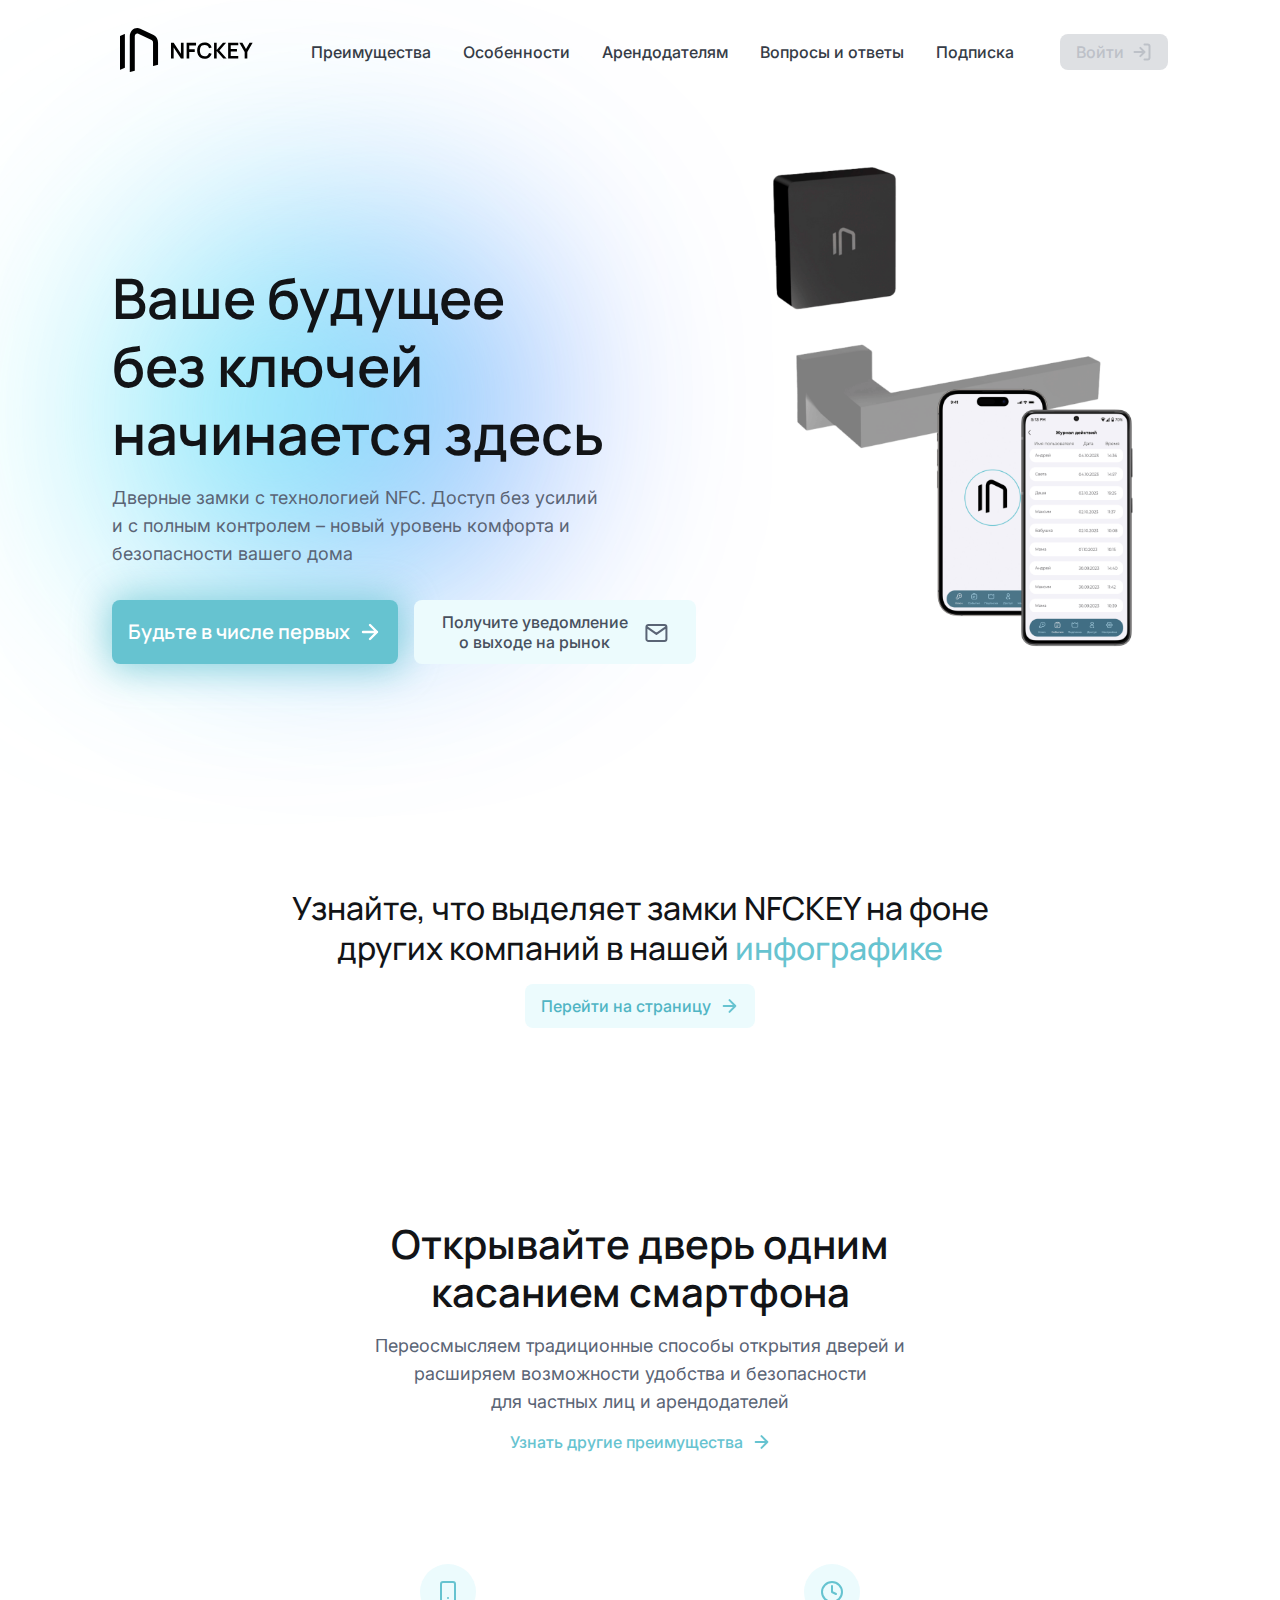
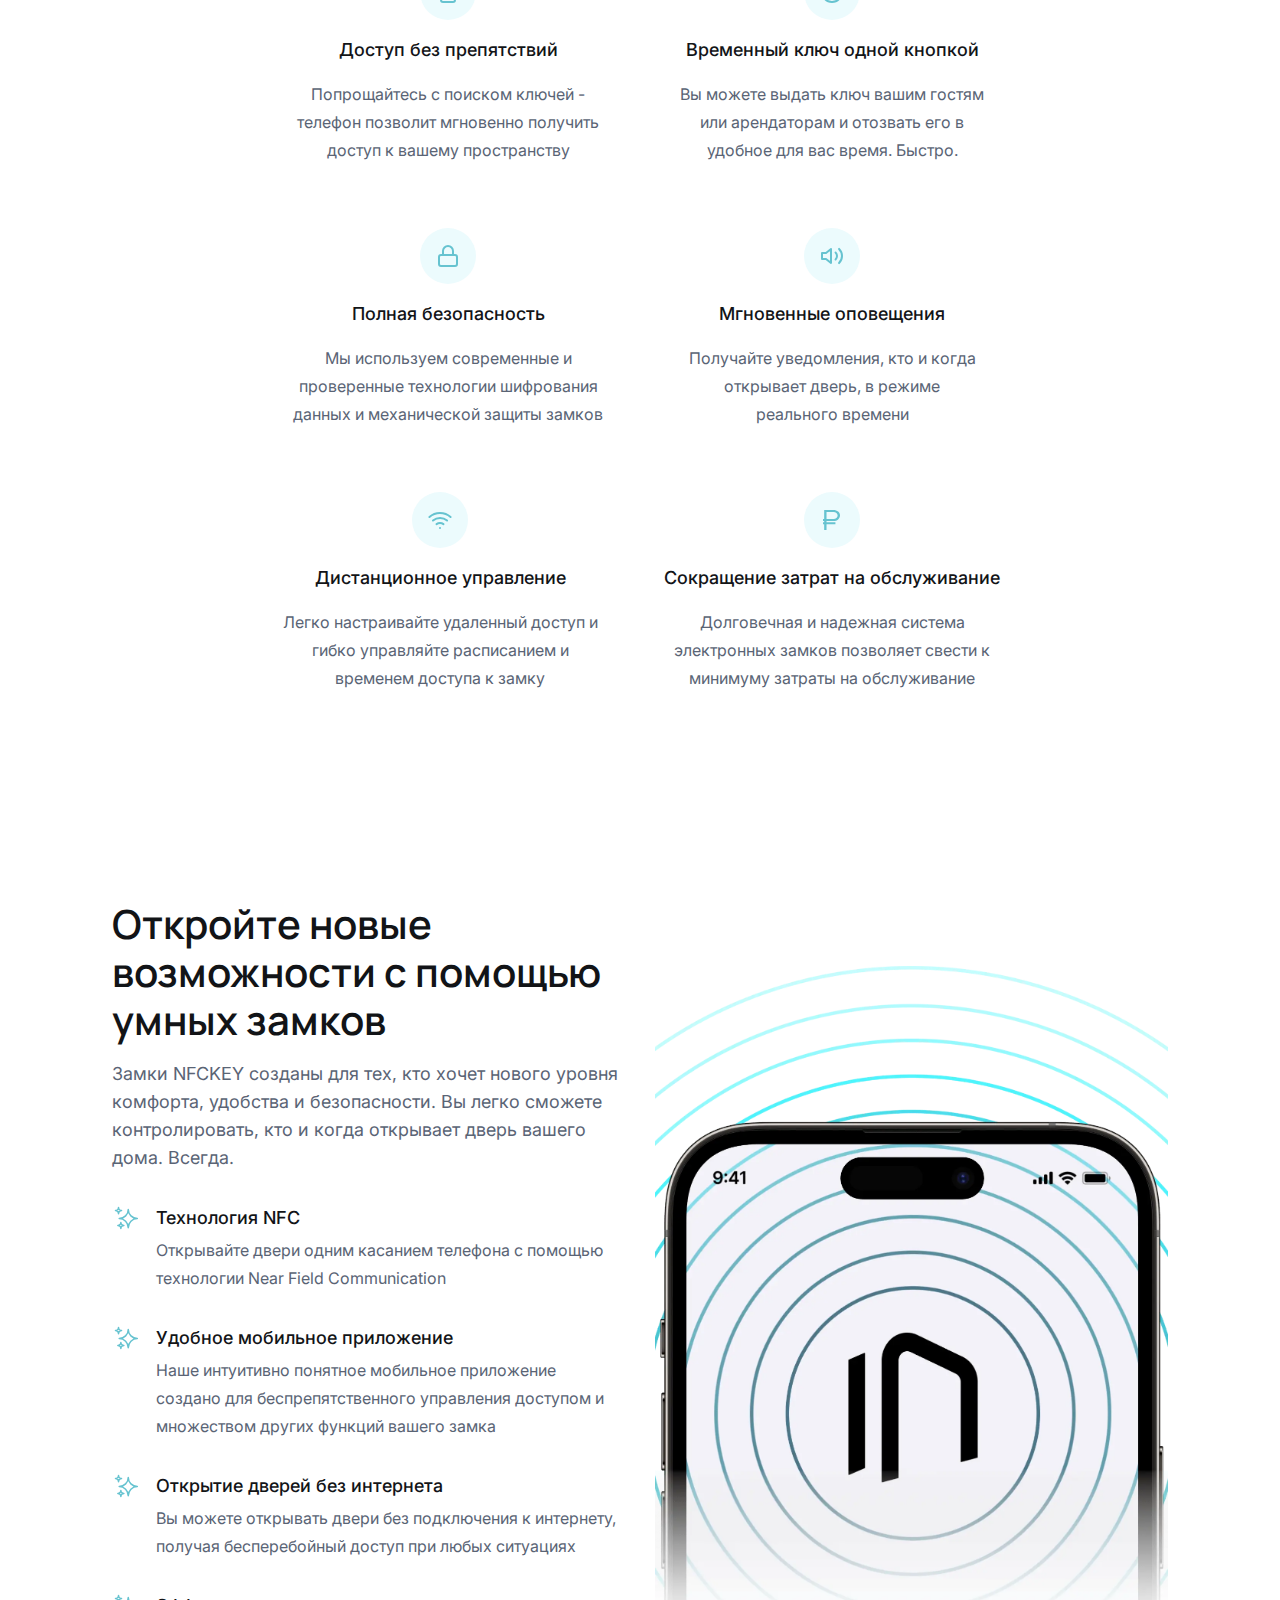
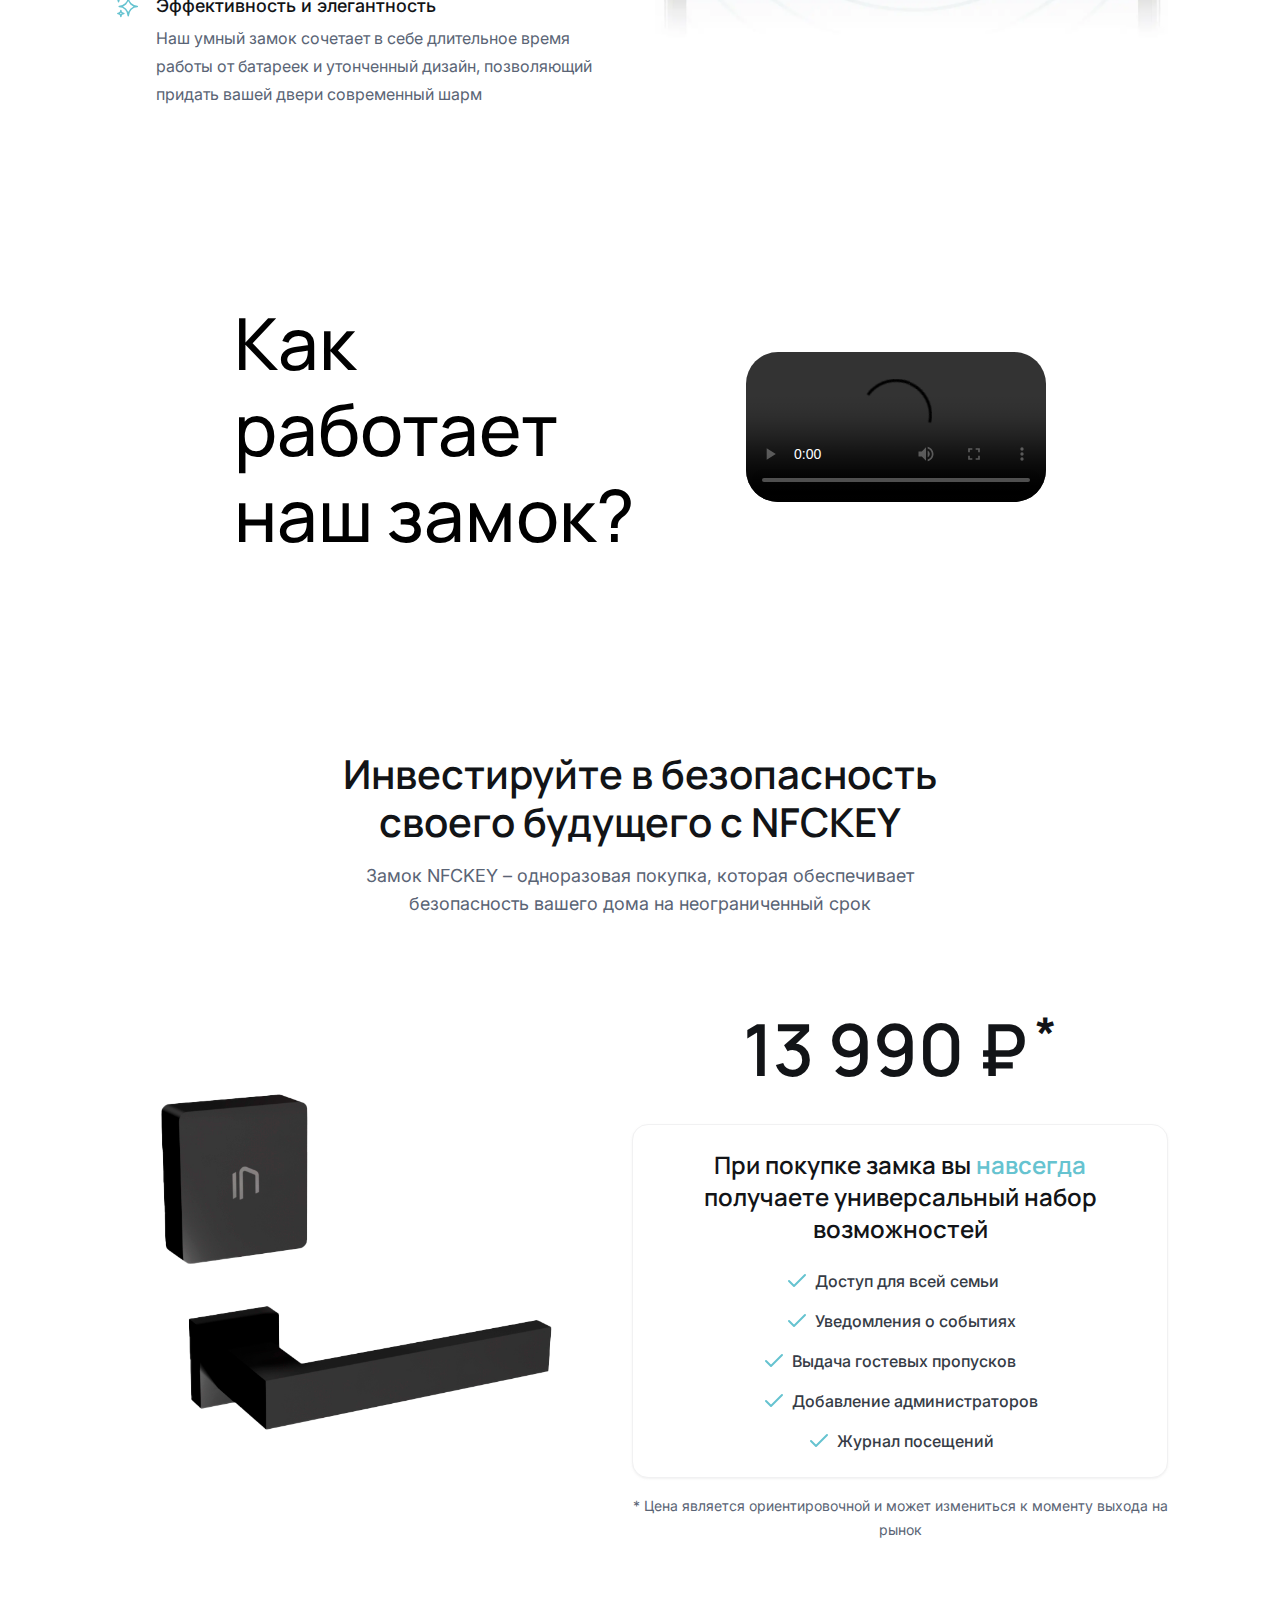
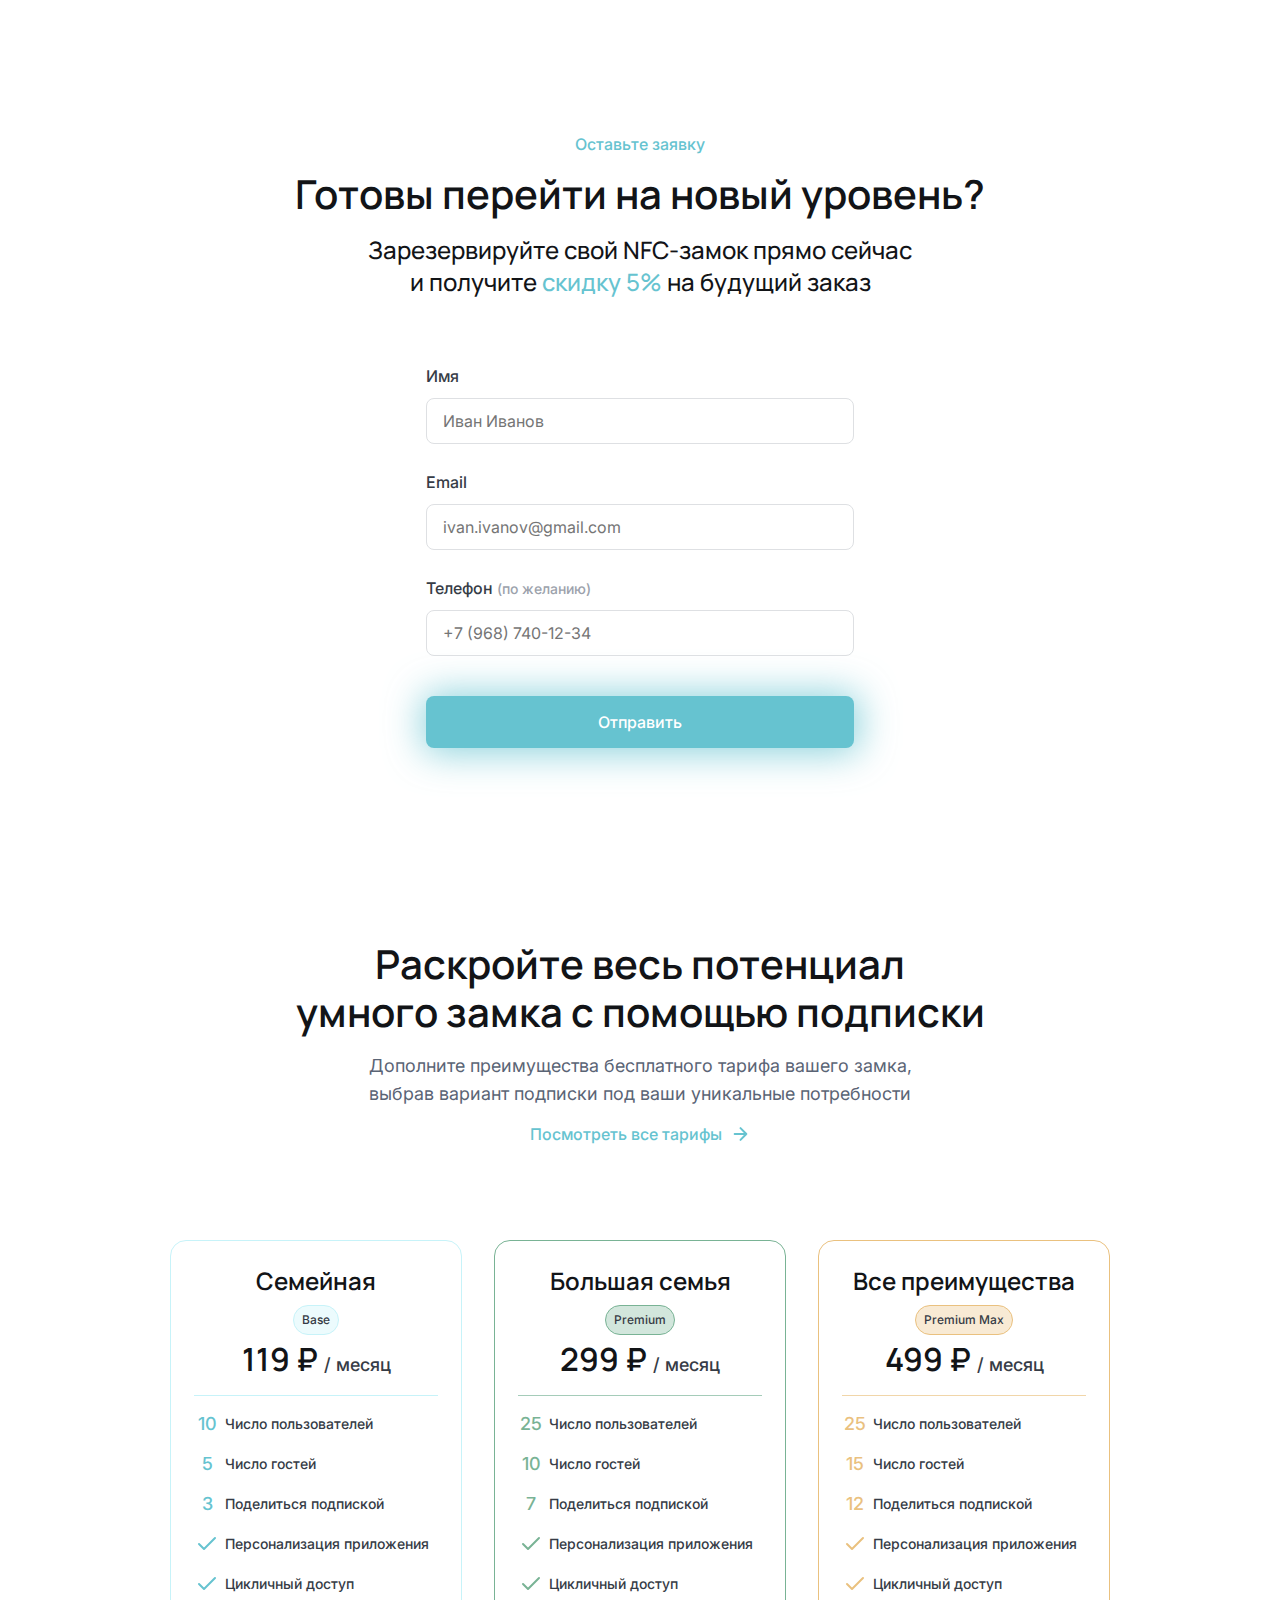
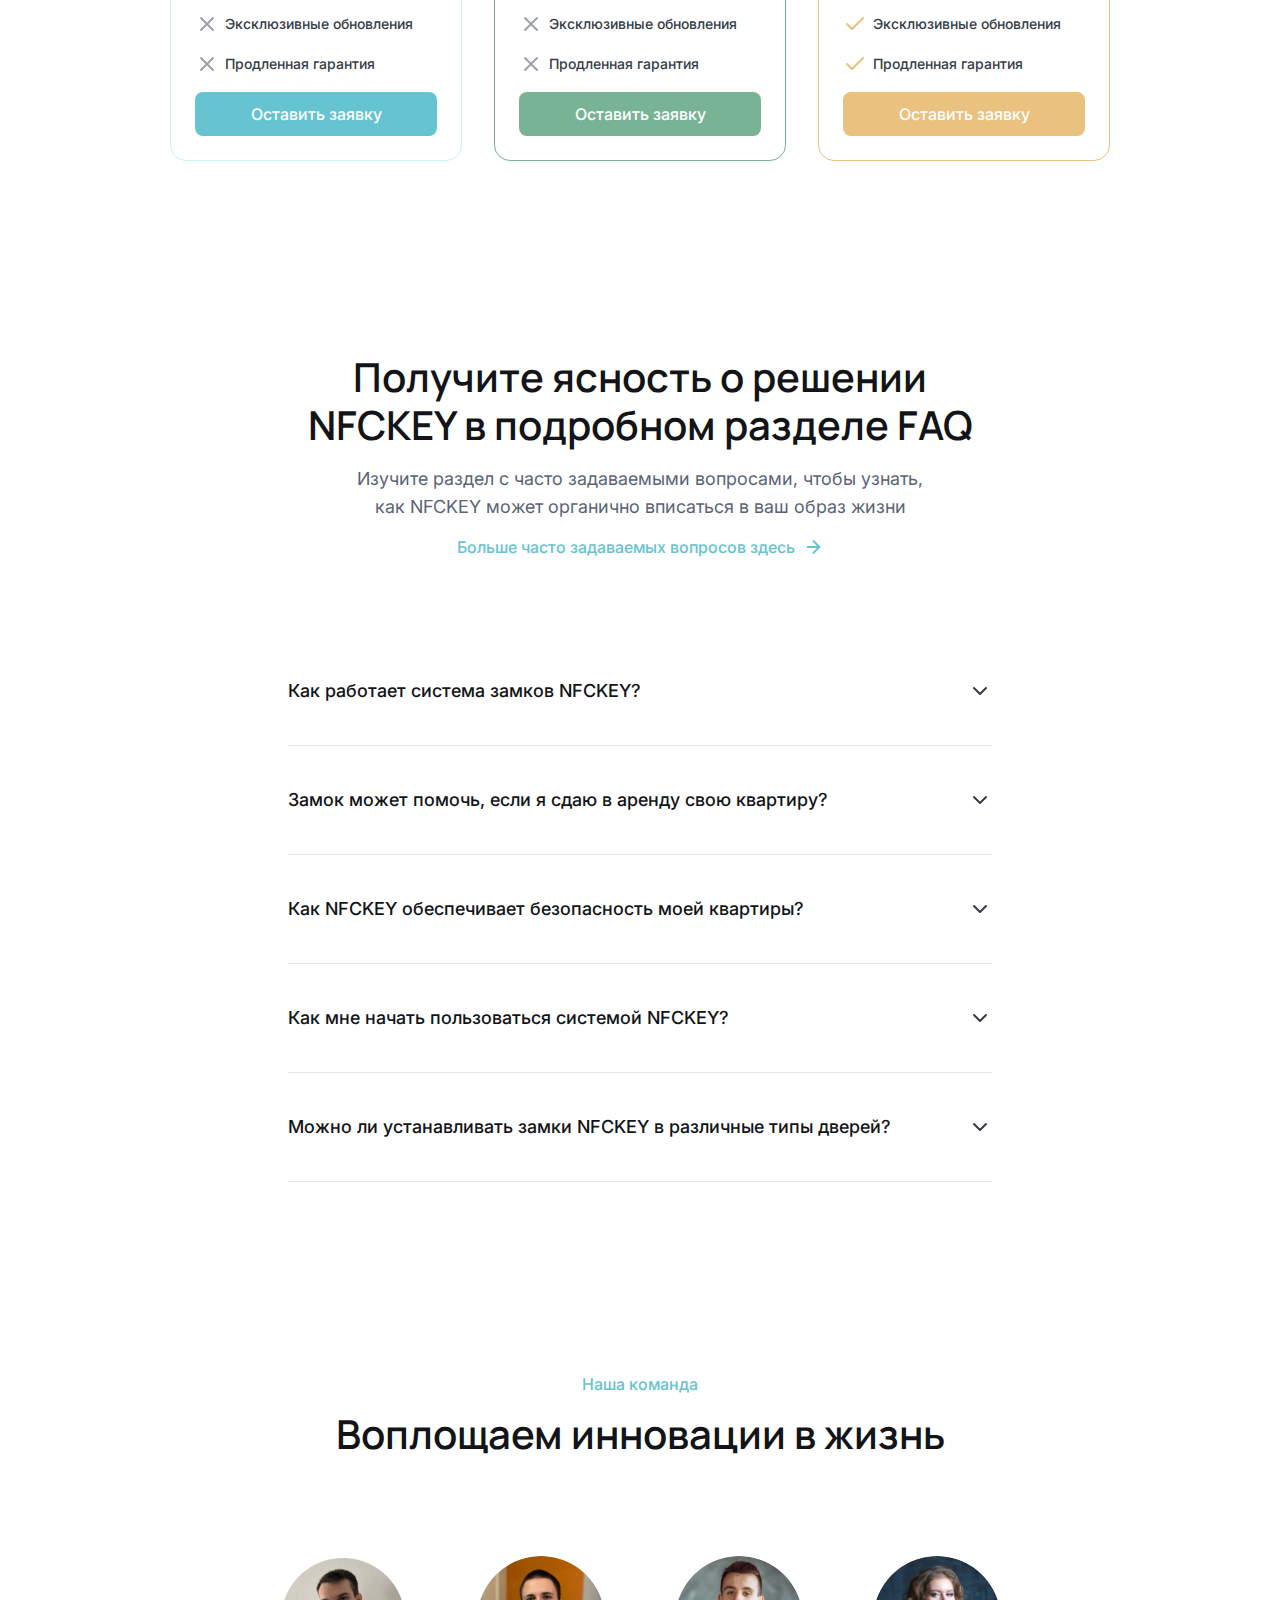
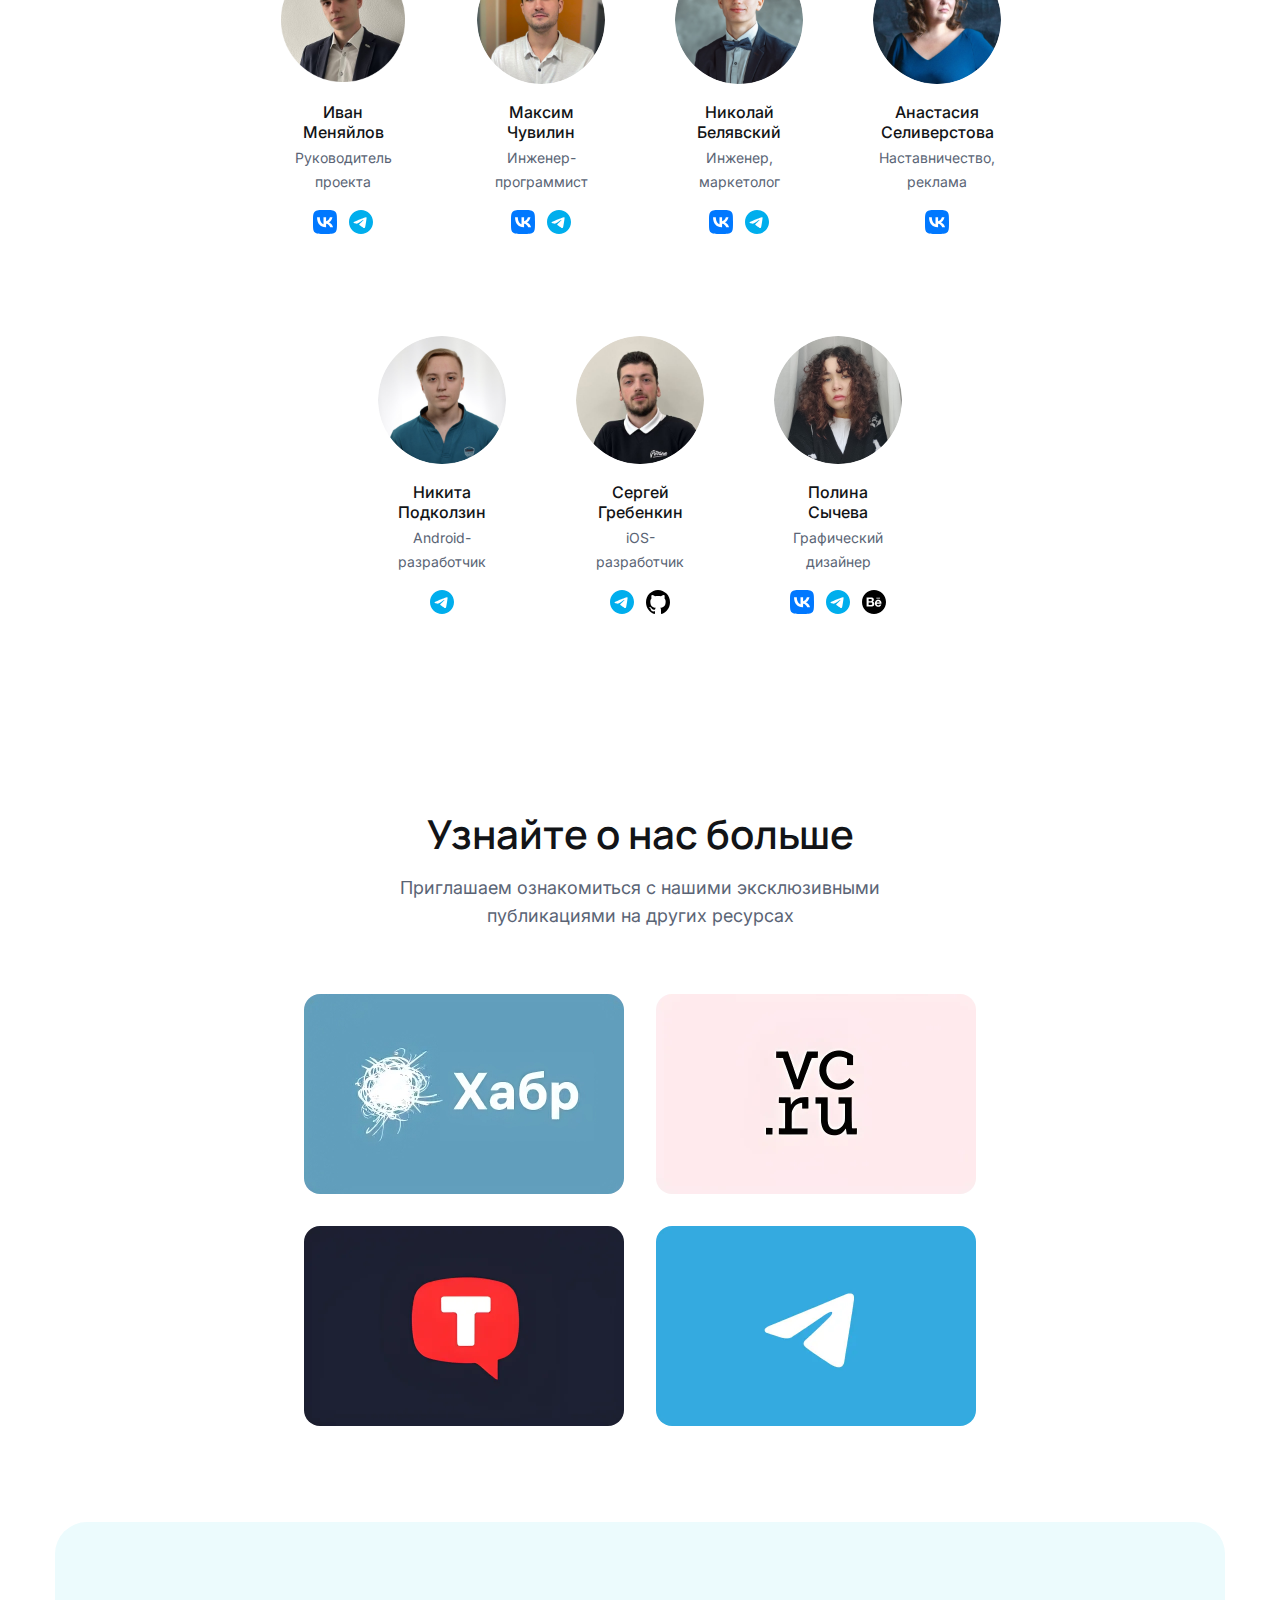
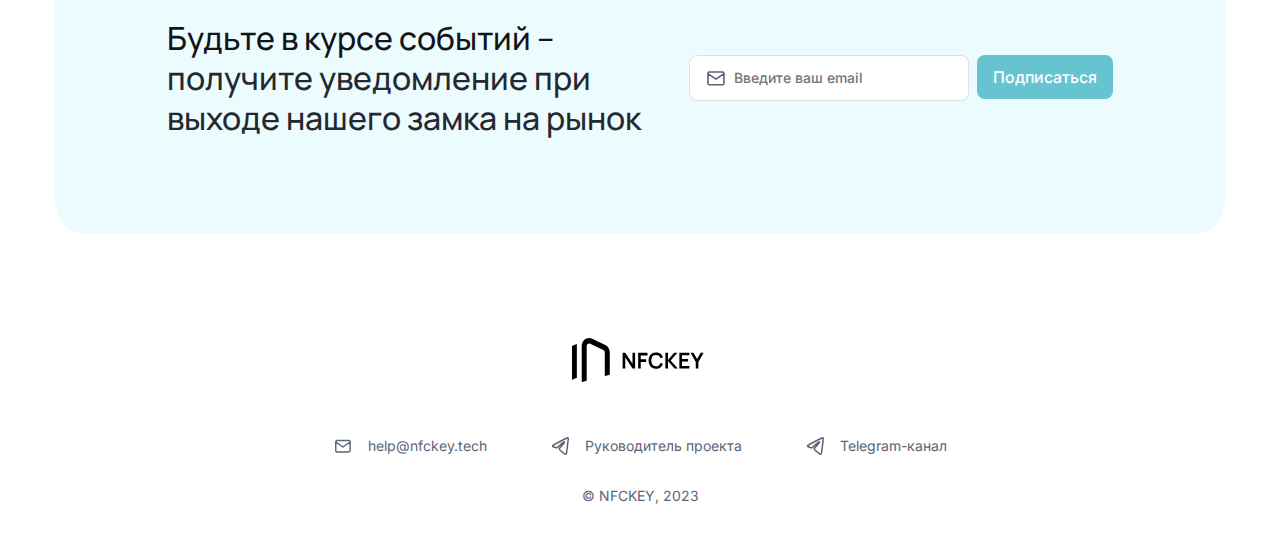
==== commit ac58d6eb: "feat: :sparkles: add product price, video, social platforms & rework landing page structure" ====
--- a/index.html
+++ b/index.html
@@ -296,7 +296,20 @@
     </div>
   </section>
 
-  <section id="subscription">
+  <section id="how-it-works">
+    <div class="container">
+      <div class="row">
+        <div class="hiw-content">
+          <h2 class="h800-72-medium hiw-content__title">Как <br>работает <br>наш замок?</h2>
+          <div class="hiw-video-container">
+            <video src="images/how-it-works.mp4" class="hiw-video-container__video" preload="metadata" controls playsinline></video>
+          </div>
+        </div>
+      </div>
+    </div>
+  </section>
+
+  <section id="price">
     <div class="container">
       <div class="row g-64">
         <div class="subtitle-ca">
@@ -305,184 +318,699 @@
             <p class="subtitle-ca__content__text para-medium-regular">Замок NFCKEY – одноразовая покупка, которая обеспечивает безопасность вашего дома на неограниченный срок</p>
           </div>
         </div>
-        <div class="column flex-column g-64">
-          <div class="ops-card">
-            <div class="ops-card__img">
-              <img src="images/ops-card-lock.webp" alt="Замок NFCKEY">
-            </div>
-            <div class="ops-card__content">
-              <div class="ops-card__content__title h200-24-semibold">При покупке замка вы <span class="ops-card__content__title-span">навсегда</span> получаете универсальный набор возможностей</div>
-              <div class="ops-card__content__bullet-points">
-                <div class="ops-card__content__bullet-points__column">
-                  <div class="bullet-points__item">
-                    <img class="bullet-points__item__icon" src="images/check.svg" alt="Доступно">
-                    <p class="bullet-points__item__text para-small-medium">Доступ для всей семьи</p>
-                  </div>
-                  <div class="bullet-points__item">
-                    <img class="bullet-points__item__icon" src="images/check.svg" alt="Доступно">
-                    <p class="bullet-points__item__text para-small-medium">Уведомления о событиях</p>
+        <div class="column">
+          <div class="price-img-container">
+            <img src="images/nfckey-doorlock-ltr.png" alt="Умный замок NFCKEY" class="price-img-container__img">
+          </div>
+          <div class="price-container">
+            <div class="price-container__price-row">
+              <p class="price-container__price-row__price h800-72-semibold">13 990 ₽</p>
+              <p class="price-container__price-row__star h500-48-semibold">*</p>
+            </div>
+            <div class="ops-card-container">
+              <div class="ops-card ops-card-index">
+                <div class="ops-card__content">
+                  <div class="ops-card__content__title h200-24-semibold">При покупке замка вы <span class="ops-card__content__title-span">навсегда</span> получаете универсальный набор возможностей</div>
+                  <div class="ops-card__content__bullet-points">
+                    <div class="ops-card__content__bullet-points__column">
+                      <div class="bullet-points__item">
+                        <img class="bullet-points__item__icon" src="images/check.svg" alt="Доступно">
+                        <p class="bullet-points__item__text para-small-medium">Доступ для всей семьи</p>
+                      </div>
+                      <div class="bullet-points__item">
+                        <img class="bullet-points__item__icon" src="images/check.svg" alt="Доступно">
+                        <p class="bullet-points__item__text para-small-medium">Уведомления о событиях</p>
+                      </div>
+                    </div>
+                    <div class="ops-card__content__bullet-points__column">
+                      <div class="bullet-points__item">
+                        <img class="bullet-points__item__icon" src="images/check.svg" alt="Доступно">
+                        <p class="bullet-points__item__text para-small-medium">Выдача гостевых пропусков</p>
+                      </div>
+                      <div class="bullet-points__item">
+                        <img class="bullet-points__item__icon" src="images/check.svg" alt="Доступно">
+                        <p class="bullet-points__item__text para-small-medium">Добавление администраторов</p>
+                      </div>
+                    </div>
+                    <div class="bullet-points__item">
+                      <img class="bullet-points__item__icon" src="images/check.svg" alt="Доступно">
+                      <p class="bullet-points__item__text para-small-medium">Журнал посещений</p>
+                    </div>
                   </div>
                 </div>
-                <div class="ops-card__content__bullet-points__column">
-                  <div class="bullet-points__item">
-                    <img class="bullet-points__item__icon" src="images/check.svg" alt="Доступно">
-                    <p class="bullet-points__item__text para-small-medium">Выдача гостевых пропусков</p>
+              </div>
+              <p class="para-xsmall-regular price-clarification">* Цена является ориентировочной и может измениться к моменту выхода на рынок</p>
+            </div>
+          </div>
+        </div>
+      </div>
+    </div>
+  </section>
+
+  <section id="cta">
+    <div class="container">
+      <div class="row g-64">
+        <div class="subtitle-ca">
+          <div class="subtitle-ca__content">
+            <p class="subtitle-ca__content__subheading h50-16-medium">Оставьте заявку</p>
+            <h2 class="subtitle-ca__content__title h400-40-semibold">Готовы перейти<br id="price-title__br"> на новый уровень?</h2>
+            <h3 class="cta-subtitle h200-24-medium">Зарезервируйте свой NFC-замок прямо сейчас<br id="test__br"> и получите <span class="testimonial__content__text__span">скидку 5%</span> на будущий заказ</h3>
+          </div>
+        </div>
+        <div class="column">
+          <form class="cta__form" id="cta-form" method="post" target="hiddenConfirm" onsubmit="onFormSubmitted()" action="https://docs.google.com/forms/u/0/d/e/1FAIpQLSfkyVd5b4apR-VvFZgwv1nYldZfW-QPz4pXevyZr4IuqdNLpA/formResponse?embedded=true">
+            <div class="cta__column">
+              <div class="form-group">
+                <label for="entry.943275183" class="form-label para-small-medium">Имя</label>
+                <input type="text" name="entry.943275183" id="entry.943275183" class="form-input para-small-regular" placeholder="Иван Иванов" required />
+              </div>
+              <div class="form-group">
+                <label for="entry.603433018" class="form-label para-small-medium">Email</label>
+                <input type="email" name="entry.603433018" id="entry.603433018" class="form-input para-small-regular" placeholder="ivan.ivanov@gmail.com" 
+                pattern="[a-z0-9._%+\-]+@[a-z0-9.\-]+\.[a-z]{2,}$" required />
+              </div>
+              <div class="form-group">
+                <label for="entry.1382780879" class="form-label para-small-medium">Телефон <span class="form-optional para-xsmall-medium">(по желанию)</span></label>
+                <input type="tel" name="entry.1382780879" id="entry.1382780879" class="form-input para-small-regular" placeholder="+7 (968) 740-12-34" />
+              </div>
+              <button type="submit" class="form-button button-glow h50-16-medium">Отправить</button>
+            </div>
+          </form>
+          <div class="d-none" id="confirm">
+            <iframe name="hiddenConfirm" id="hiddenConfirm" class="d-none"></iframe>
+            <p id="supFormTitle" class="h300-32-medium text-center">Спасибо за проявленный интерес!</p>
+            <p id="supFormText" class="para-medium-regular text-center">Мы сохранили вашу заявку. <br>Если вы хотите, то можете оставить отзыв о нашем <span class="ws-none">продукте и сайте</span></p>
+            <form class="cta__form cta__form-w100" id="cta-form-sup" method="post" target="hiddenConfirm" onsubmit="onSupFormSubmitted()" action="https://docs.google.com/forms/u/0/d/e/1FAIpQLSfjGKoFxO5UFD175F6BeFnPVKXf2R2pxuABL_ho5rBwONUzfA/formResponse?embedded=true">
+              <div class="cta__column">
+                <div class="form-group">
+                  <label for="entry.443006225" class="form-label para-small-medium">Насколько вы заинтересованы в нашем продукте?</label>
+                  <div class="radio-group">
+                    <div class="form-group__radio">
+                      <input type="radio" id="entry.443006225" name="entry.443006225" value="1"/>
+                      <label class="form-group__radio-label para-xsmall-regular">1</label>
+                    </div>
+                    <div class="form-group__radio">
+                      <input type="radio" id="entry.443006225" name="entry.443006225" value="2"/>
+                      <label class="form-group__radio-label para-xsmall-regular">2</label>
+                    </div>
+                    <div class="form-group__radio">
+                      <input type="radio" id="entry.443006225" name="entry.443006225" value="3"/>
+                      <label class="form-group__radio-label para-xsmall-regular">3</label>
+                    </div>
+                    <div class="form-group__radio">
+                      <input type="radio" id="entry.443006225" name="entry.443006225" value="4"/>
+                      <label class="form-group__radio-label para-xsmall-regular">4</label>
+                    </div>
+                    <div class="form-group__radio">
+                      <input type="radio" id="entry.443006225" name="entry.443006225" value="5"/>
+                      <label class="form-group__radio-label para-xsmall-regular">5</label>
+                    </div>
+                    <div class="form-group__radio">
+                      <input type="radio" id="entry.443006225" name="entry.443006225" value="6"/>
+                      <label class="form-group__radio-label para-xsmall-regular">6</label>
+                    </div>
+                    <div class="form-group__radio">
+                      <input type="radio" id="entry.443006225" name="entry.443006225" value="7"/>
+                      <label class="form-group__radio-label para-xsmall-regular">7</label>
+                    </div>
+                    <div class="form-group__radio">
+                      <input type="radio" id="entry.443006225" name="entry.443006225" value="8"/>
+                      <label class="form-group__radio-label para-xsmall-regular">8</label>
+                    </div>
+                    <div class="form-group__radio">
+                      <input type="radio" id="entry.443006225" name="entry.443006225" value="9"/>
+                      <label class="form-group__radio-label para-xsmall-regular">9</label>
+                    </div>
+                    <div class="form-group__radio">
+                      <input type="radio" id="entry.443006225" name="entry.443006225" value="10"/>
+                      <label class="form-group__radio-label para-xsmall-regular">10</label>
+                    </div>
                   </div>
-                  <div class="bullet-points__item">
-                    <img class="bullet-points__item__icon" src="images/check.svg" alt="Доступно">
-                    <p class="bullet-points__item__text para-small-medium">Добавление администраторов</p>
+                  <div class="radio-group">
+                    <p class="para-xsmall-regular">Слабо заинтересован</p>
+                    <p class="para-xsmall-regular">Сильно заинтересован</p>
                   </div>
                 </div>
-                <div class="bullet-points__item">
-                  <img class="bullet-points__item__icon" src="images/check.svg" alt="Доступно">
-                  <p class="bullet-points__item__text para-small-medium">Журнал посещений</p>
+                <div class="form-group">
+                  <label for="entry.685803570" class="form-label para-small-medium">Насколько вероятно, что вы порекомендуете наш продукт знакомым?</label>
+                  <div class="radio-group">
+                    <div class="form-group__radio">
+                      <input type="radio" id="entry.685803570" name="entry.685803570" value="1"/>
+                      <label class="form-group__radio-label para-xsmall-regular">1</label>
+                    </div>
+                    <div class="form-group__radio">
+                      <input type="radio" id="entry.685803570" name="entry.685803570" value="2"/>
+                      <label class="form-group__radio-label para-xsmall-regular">2</label>
+                    </div>
+                    <div class="form-group__radio">
+                      <input type="radio" id="entry.685803570" name="entry.685803570" value="3"/>
+                      <label class="form-group__radio-label para-xsmall-regular">3</label>
+                    </div>
+                    <div class="form-group__radio">
+                      <input type="radio" id="entry.685803570" name="entry.685803570" value="4"/>
+                      <label class="form-group__radio-label para-xsmall-regular">4</label>
+                    </div>
+                    <div class="form-group__radio">
+                      <input type="radio" id="entry.685803570" name="entry.685803570" value="5"/>
+                      <label class="form-group__radio-label para-xsmall-regular">5</label>
+                    </div>
+                    <div class="form-group__radio">
+                      <input type="radio" id="entry.685803570" name="entry.685803570" value="6"/>
+                      <label class="form-group__radio-label para-xsmall-regular">6</label>
+                    </div>
+                    <div class="form-group__radio">
+                      <input type="radio" id="entry.685803570" name="entry.685803570" value="7"/>
+                      <label class="form-group__radio-label para-xsmall-regular">7</label>
+                    </div>
+                    <div class="form-group__radio">
+                      <input type="radio" id="entry.685803570" name="entry.685803570" value="8"/>
+                      <label class="form-group__radio-label para-xsmall-regular">8</label>
+                    </div>
+                    <div class="form-group__radio">
+                      <input type="radio" id="entry.685803570" name="entry.685803570" value="9"/>
+                      <label class="form-group__radio-label para-xsmall-regular">9</label>
+                    </div>
+                    <div class="form-group__radio">
+                      <input type="radio" id="entry.685803570" name="entry.685803570" value="10"/>
+                      <label class="form-group__radio-label para-xsmall-regular">10</label>
+                    </div>
+                  </div>
+                  <div class="radio-group">
+                    <p class="para-xsmall-regular">Маловероятно</p>
+                    <p class="para-xsmall-regular">С большой вероятностью</p>
+                  </div>
                 </div>
-              </div>
-            </div>
-          </div>
+                <div class="form-group">
+                  <label for="entry.1236187171" class="form-label para-small-medium">Как бы вы оценили понятность и информативность нашего сайта?</label>
+                  <div class="radio-group">
+                    <div class="form-group__radio">
+                      <input type="radio" id="entry.1236187171" name="entry.1236187171" value="1"/>
+                      <label class="form-group__radio-label para-xsmall-regular">1</label>
+                    </div>
+                    <div class="form-group__radio">
+                      <input type="radio" id="entry.1236187171" name="entry.1236187171" value="2"/>
+                      <label class="form-group__radio-label para-xsmall-regular">2</label>
+                    </div>
+                    <div class="form-group__radio">
+                      <input type="radio" id="entry.1236187171" name="entry.1236187171" value="3"/>
+                      <label class="form-group__radio-label para-xsmall-regular">3</label>
+                    </div>
+                    <div class="form-group__radio">
+                      <input type="radio" id="entry.1236187171" name="entry.1236187171" value="4"/>
+                      <label class="form-group__radio-label para-xsmall-regular">4</label>
+                    </div>
+                    <div class="form-group__radio">
+                      <input type="radio" id="entry.1236187171" name="entry.1236187171" value="5"/>
+                      <label class="form-group__radio-label para-xsmall-regular">5</label>
+                    </div>
+                    <div class="form-group__radio">
+                      <input type="radio" id="entry.1236187171" name="entry.1236187171" value="6"/>
+                      <label class="form-group__radio-label para-xsmall-regular">6</label>
+                    </div>
+                    <div class="form-group__radio">
+                      <input type="radio" id="entry.1236187171" name="entry.1236187171" value="7"/>
+                      <label class="form-group__radio-label para-xsmall-regular">7</label>
+                    </div>
+                    <div class="form-group__radio">
+                      <input type="radio" id="entry.1236187171" name="entry.1236187171" value="8"/>
+                      <label class="form-group__radio-label para-xsmall-regular">8</label>
+                    </div>
+                    <div class="form-group__radio">
+                      <input type="radio" id="entry.1236187171" name="entry.1236187171" value="9"/>
+                      <label class="form-group__radio-label para-xsmall-regular">9</label>
+                    </div>
+                    <div class="form-group__radio">
+                      <input type="radio" id="entry.1236187171" name="entry.1236187171" value="10"/>
+                      <label class="form-group__radio-label para-xsmall-regular">10</label>
+                    </div>
+                  </div>
+                  <div class="radio-group">
+                    <p class="para-xsmall-regular">Плохо</p>
+                    <p class="para-xsmall-regular">Отлично</p>
+                  </div>
+                </div>
+                <div class="form-group">
+                  <label for="entry.1945210371" class="form-label para-small-medium">Насколько увлекательным вам показался контент нашего сайта?</label>
+                  <div class="radio-group">
+                    <div class="form-group__radio">
+                      <input type="radio" id="entry.1945210371" name="entry.1945210371" value="1"/>
+                      <label class="form-group__radio-label para-xsmall-regular">1</label>
+                    </div>
+                    <div class="form-group__radio">
+                      <input type="radio" id="entry.1945210371" name="entry.1945210371" value="2"/>
+                      <label class="form-group__radio-label para-xsmall-regular">2</label>
+                    </div>
+                    <div class="form-group__radio">
+                      <input type="radio" id="entry.1945210371" name="entry.1945210371" value="3"/>
+                      <label class="form-group__radio-label para-xsmall-regular">3</label>
+                    </div>
+                    <div class="form-group__radio">
+                      <input type="radio" id="entry.1945210371" name="entry.1945210371" value="4"/>
+                      <label class="form-group__radio-label para-xsmall-regular">4</label>
+                    </div>
+                    <div class="form-group__radio">
+                      <input type="radio" id="entry.1945210371" name="entry.1945210371" value="5"/>
+                      <label class="form-group__radio-label para-xsmall-regular">5</label>
+                    </div>
+                    <div class="form-group__radio">
+                      <input type="radio" id="entry.1945210371" name="entry.1945210371" value="6"/>
+                      <label class="form-group__radio-label para-xsmall-regular">6</label>
+                    </div>
+                    <div class="form-group__radio">
+                      <input type="radio" id="entry.1945210371" name="entry.1945210371" value="7"/>
+                      <label class="form-group__radio-label para-xsmall-regular">7</label>
+                    </div>
+                    <div class="form-group__radio">
+                      <input type="radio" id="entry.1945210371" name="entry.1945210371" value="8"/>
+                      <label class="form-group__radio-label para-xsmall-regular">8</label>
+                    </div>
+                    <div class="form-group__radio">
+                      <input type="radio" id="entry.1945210371" name="entry.1945210371" value="9"/>
+                      <label class="form-group__radio-label para-xsmall-regular">9</label>
+                    </div>
+                    <div class="form-group__radio">
+                      <input type="radio" id="entry.1945210371" name="entry.1945210371" value="10"/>
+                      <label class="form-group__radio-label para-xsmall-regular">10</label>
+                    </div>
+                  </div>
+                  <div class="radio-group">
+                    <p class="para-xsmall-regular">Не увлекательно</p>
+                    <p class="para-xsmall-regular">Очень увлекательно</p>
+                  </div>
+                </div>
+                <button type="submit" class="button-md button-light button-light__text h50-16-medium">Отправить</button>
+              </div>
+            </form>
+          </div>
+        </div>
+      </div>
+    </div>
+  </section>
+
+  <section id="subscription">
+    <div class="container">
+      <div class="row">
+        <div class="subtitla-ca">
+          <div class="subtitle-ca__content">
+            <h2 class="subtitle-ca__content__title h400-40-semibold">Раскройте весь потенциал <br class="test__br">умного замка с помощью подписки</h2>
+            <p class="subtitle-ca__content__text para-medium-regular">Дополните преимущества бесплатного тарифа вашего замка, выбрав вариант подписки под ваши уникальные потребности</p>
+            <div class="subtitle-ca__content__action">
+              <div class="subtitle-ca__content__action__button">
+                <div class="subtitle-ca__content__action__button__base">
+                  <a class="subtitle-ca__content__action__button__base__text h50-16-medium" href="/pricing.html">Посмотреть все тарифы</a>
+                  <img src="images/arrow-right.svg" >
+                </div>
+              </div>
+            </div>
+          </div>
+        </div>
+        <div class="sub-cards-row">
+          <div class="sub-card sub-card-light">
+            <div class="sub-card__head">
+              <p class="sub-card__head-title h200-24-semibold">Семейная</p>
+              <div class="badge badge-light">
+                <p class="badge__text h05-12-medium">Base</p>
+              </div>
+              <p class="sub-card__head-title h300-32-semibold">119 ₽ <span class="sub-card__head-period para-medium-medium">/ месяц</span></p>
+            </div>
+            <div class="delimiter delimiter-light"></div>
+            <div class="bullet-points">
+              <div class="bullet-points__item">
+                <p class="bullet-points__item__icon para-medium-medium">10</p>
+                <p class="bullet-points__item__text para-xsmall-medium">Число пользователей</p>
+              </div>
+              <div class="bullet-points__item">
+                <p class="bullet-points__item__icon para-medium-medium">5</p>
+                <p class="bullet-points__item__text para-xsmall-medium">Число гостей</p>
+              </div>
+              <div class="bullet-points__item">
+                <p class="bullet-points__item__icon para-medium-medium">3</p>
+                <p class="bullet-points__item__text para-xsmall-medium">Поделиться подпиской</p>
+              </div>
+              <div class="bullet-points__item">
+                <img class="bullet-points__item__icon" src="images/check.svg" alt="Доступно">
+                <p class="bullet-points__item__text para-xsmall-medium">Персонализация приложения</p>
+              </div>
+              <div class="bullet-points__item">
+                <img class="bullet-points__item__icon" src="images/check.svg" alt="Доступно">
+                <p class="bullet-points__item__text para-xsmall-medium">Цикличный доступ</p>
+              </div>
+              <div class="bullet-points__item">
+                <img class="bullet-points__item__icon" src="images/x-mark.svg" alt="Недоступно">
+                <p class="bullet-points__item__text para-xsmall-medium">Эксклюзивные обновления</p>
+              </div>
+              <div class="bullet-points__item">
+                <img class="bullet-points__item__icon" src="images/x-mark.svg" alt="Недоступно">
+                <p class="bullet-points__item__text para-xsmall-medium">Продленная гарантия</p>
+              </div>
+            </div>
+            <a href="#cta" class="button-md">
+              <p class="button-md__text h50-16-medium">Оставить заявку</p>
+            </a>
+          </div>
+          <div class="sub-card sub-card-green">
+            <div class="sub-card__head">
+              <p class="sub-card__head-title h200-24-semibold">Большая семья</p>
+              <div class="badge badge-light-green">
+                <p class="badge__text h05-12-medium">Premium</p>
+              </div>
+              <p class="sub-card__head-title h300-32-semibold">299 ₽ <span class="sub-card__head-period para-medium-medium">/ месяц</span></p>
+            </div>
+            <div class="delimiter delimiter-green"></div>
+            <div class="bullet-points">
+              <div class="bullet-points__item">
+                <p class="bullet-points__item__icon bullet-points__item__icon-green para-medium-medium">25</p>
+                <p class="bullet-points__item__text para-xsmall-medium">Число пользователей</p>
+              </div>
+              <div class="bullet-points__item">
+                <p class="bullet-points__item__icon bullet-points__item__icon-green para-medium-medium">10</p>
+                <p class="bullet-points__item__text para-xsmall-medium">Число гостей</p>
+              </div>
+              <div class="bullet-points__item">
+                <p class="bullet-points__item__icon bullet-points__item__icon-green para-medium-medium">7</p>
+                <p class="bullet-points__item__text para-xsmall-medium">Поделиться подпиской</p>
+              </div>
+              <div class="bullet-points__item">
+                <img class="bullet-points__item__icon" src="images/check-green.svg" alt="Доступно">
+                <p class="bullet-points__item__text para-xsmall-medium">Персонализация приложения</p>
+              </div>
+              <div class="bullet-points__item">
+                <img class="bullet-points__item__icon" src="images/check-green.svg" alt="Доступно">
+                <p class="bullet-points__item__text para-xsmall-medium">Цикличный доступ</p>
+              </div>
+              <div class="bullet-points__item">
+                <img class="bullet-points__item__icon" src="images/x-mark.svg" alt="Недоступно">
+                <p class="bullet-points__item__text para-xsmall-medium">Эксклюзивные обновления</p>
+              </div>
+              <div class="bullet-points__item">
+                <img class="bullet-points__item__icon" src="images/x-mark.svg" alt="Недоступно">
+                <p class="bullet-points__item__text para-xsmall-medium">Продленная гарантия</p>
+              </div>
+            </div>
+            <a href="#cta" class="button-md button-green">
+              <p class="button-md__text h50-16-medium">Оставить заявку</p>
+            </a>
+          </div>
+          <div class="sub-card sub-card-gold">
+            <div class="sub-card__head">
+              <p class="sub-card__head-title h200-24-semibold">Все преимущества</p>
+              <div class="badge badge-light-gold">
+                <p class="badge__text h05-12-medium">Premium Max</p>
+              </div>
+              <p class="sub-card__head-title h300-32-semibold">499 ₽ <span class="sub-card__head-period para-medium-medium">/ месяц</span></p>
+            </div>
+            <div class="delimiter delimiter-gold"></div>
+            <div class="bullet-points">
+              <div class="bullet-points__item">
+                <p class="bullet-points__item__icon bullet-points__item__icon-gold para-medium-medium">25</p>
+                <p class="bullet-points__item__text para-xsmall-medium">Число пользователей</p>
+              </div>
+              <div class="bullet-points__item">
+                <p class="bullet-points__item__icon bullet-points__item__icon-gold para-medium-medium">15</p>
+                <p class="bullet-points__item__text para-xsmall-medium">Число гостей</p>
+              </div>
+              <div class="bullet-points__item">
+                <p class="bullet-points__item__icon bullet-points__item__icon-gold para-medium-medium">12</p>
+                <p class="bullet-points__item__text para-xsmall-medium">Поделиться подпиской</p>
+              </div>
+              <div class="bullet-points__item">
+                <img class="bullet-points__item__icon" src="images/check-gold.svg" alt="Доступно">
+                <p class="bullet-points__item__text para-xsmall-medium">Персонализация приложения</p>
+              </div>
+              <div class="bullet-points__item">
+                <img class="bullet-points__item__icon" src="images/check-gold.svg" alt="Доступно">
+                <p class="bullet-points__item__text para-xsmall-medium">Цикличный доступ</p>
+              </div>
+              <div class="bullet-points__item">
+                <img class="bullet-points__item__icon" src="images/check-gold.svg" alt="Доступно">
+                <p class="bullet-points__item__text para-xsmall-medium">Эксклюзивные обновления</p>
+              </div>
+              <div class="bullet-points__item">
+                <img class="bullet-points__item__icon" src="images/check-gold.svg" alt="Доступно">
+                <p class="bullet-points__item__text para-xsmall-medium">Продленная гарантия</p>
+              </div>
+            </div>
+            <a href="#cta" class="button-md button-gold">
+              <p class="button-md__text h50-16-medium">Оставить заявку</p>
+            </a>
+          </div>
+        </div>
+      </div>
+    </div>
+  </section>
+
+  <section id="faq">
+    <div class="container">
+      <div class="row">
+        <div class="subtitla-ca">
+          <div class="subtitle-ca__content">
+            <h2 class="subtitle-ca__content__title h400-40-semibold">Получите ясность о решении NFCKEY в подробном разделе FAQ</h2>
+            <p class="subtitle-ca__content__text para-medium-regular">Изучите раздел с часто задаваемыми вопросами, чтобы узнать, как NFCKEY может органично вписаться в ваш образ жизни</p>
+            <div class="subtitle-ca__content__action">
+              <div class="subtitle-ca__content__action__button">
+                <div class="subtitle-ca__content__action__button__base">
+                  <a class="subtitle-ca__content__action__button__base__text h50-16-medium" href="/faq.html">Больше часто задаваемых вопросов здесь</a>
+                  <img src="images/arrow-right.svg">
+                </div>
+              </div>
+            </div>
+          </div>
+        </div>
+        <div class="faq__column">
+          <div class="faq__content">
+            <div class="faq__content__question">
+              <p class="faq__content__question__text para-medium-medium">Как работает система замков NFCKEY?</p>
+              <img src="images/chevron-down.svg" class="chevron">
+            </div>
+            <p class="faq__content__answer para-small-regular">В основе работы замка и мобильного приложения лежит технология NFC, которая обеспечивает безопасный обмен данными при приближении устройства. После проверки зашифрованного цифрового ключа и всех необходимых разрешений механизм замка открывает дверь.</p>
+          </div>
+          <div class="faq__content">
+            <div class="faq__content__question">
+              <p class="faq__content__question__text para-medium-medium">Замок может помочь, если я сдаю в аренду свою квартиру?</p>
+              <img src="images/chevron-down.svg" class="chevron">
+            </div>
+            <p class="faq__content__answer para-small-regular">Да, конечно. Вы можете создавать и отправлять ключи вашим арендаторам в нашем приложении, а после их выселения ключ можно удалить.</p>
+          </div>
+          <div class="faq__content">
+            <div class="faq__content__question">
+              <p class="faq__content__question__text para-medium-medium">Как NFCKEY обеспечивает безопасность моей квартиры?</p>
+              <img src="images/chevron-down.svg" class="chevron">
+            </div>
+            <div class="faq__content__answer para-small-regular">
+              <p class="neutral400 para-small-regular">Для обеспечения безопасности в системе NFCKEY используются современные и проверенные технологии шифрования данных. Доступ к двери могут получить только авторизованные пользователи, имеющие соответствующий цифровой ключ в приложении NFCKEY.</p>
+              <p class="neutral400 para-small-regular"><br>С точки зрения механической защиты, решение не уступает обычным дверным замкам и обеспечивают схожий уровень защиты.</p>
+            </div>
+          </div>
+          <div class="faq__content">
+            <div class="faq__content__question">
+              <p class="faq__content__question__text para-medium-medium">Как мне начать пользоваться системой NFCKEY?</p>
+              <img src="images/chevron-down.svg" class="chevron">
+            </div>
+            <div class="faq__content__answer para-small-regular">
+              <p class="neutral400 para-small-regular">Начало работы с NFCKEY очень простое и понятное. После монтажа замка и установки батареек выполните следующие действия:</p>
+              <ol>
+                <li class="neutral400 para-small-regular">Загрузите приложение NFCKEY из магазина приложений вашего устройства.</li>
+                <li class="neutral400 para-small-regular">Зарегистрируйте учетную запись в приложении, указав свои данные.</li>
+                <li class="neutral400 para-small-regular">Добавьте свой замок NFCKEY в приложение, введя код из комплекта поставки замка.</li>
+                <li class="neutral400 para-small-regular">Настройте права доступа для себя, членов семьи, друзей или всех, кому необходим доступ к вашему помещению.</li>
+              </ol>
+              <p class="neutral400 para-small-regular">Теперь вы готовы к использованию системы NFCKEY. Для получения доступа просто поднесите смартфон к замку. Также рекомендуем ознакомиться с возможностями, предоставляемыми при оформлении премиум-подписки.</p>
+            </div>
+          </div>
+          <div class="faq__content">
+            <div class="faq__content__question">
+              <p class="faq__content__question__text para-medium-medium">Можно ли устанавливать замки NFCKEY в различные типы дверей?</p>
+              <img src="images/chevron-down.svg" class="chevron">
+            </div>
+            <div class="faq__content__answer para-small-regular">
+              <p class="neutral400 para-small-regular">Да, замки NFCKEY разработаны таким образом, чтобы быть универсальными и адаптироваться к различным типам дверей. Они также подходят как для жилых, так и для коммерческих помещений, что делает их универсальным выбором для обеспечения безопасности широкого спектра помещений.</p>
+              <p class="neutral400 para-small-regular"><br>Если у вас есть конкретные вопросы или требования к установке, мы всегда готовы помочь вам в обеспечении беспроблемного процесса установки.</p>
+            </div>
+          </div>
+        </div>
+      </div>
+    </div>
+  </section>
+
+  <section id="team">
+    <div class="container">
+      <div class="row">
+        <div class="subtitle-ca">
+          <div class="subtitle-ca__content">
+            <p class="subtitle-ca__content__subheading h50-16-medium">Наша команда</p>
+            <h2 class="subtitle-ca__content__title h400-40-semibold">Воплощаем инновации в жизнь</h2>
+          </div>
+        </div>
+        <div class="team__column">
+          <div class="team__avatar">
+            <div class="team__avatar__name">
+              <div class="team__avatar__base">
+                <img class="team__avatar__base__image" src="images/team-ivan-menyailov.png">
+              </div>
+              <div class="team__avatar__content">
+                <p class="team__avatar__content__name h50-16-medium">Иван <br>Меняйлов</p>
+                <p class="team__avatar__content__designation para-xsmall-regular">Руководитель проекта</p>
+              </div>
+            </div>
+            <div class="team__avatar__socials">
+              <div class="team__avatar__socials__row">
+                <a href="https://vk.com/ivanich557" target="_blank" class="team__avatar__socials__social">
+                  <img src="images/vk.svg" alt="VK">
+                </a>
+                <a href="https://t.me/jr557_m" target="_blank" class="team__avatar__socials__social">
+                  <img src="images/telegram.svg" alt="Telegram">
+                </a>
+              </div>
+            </div>
+          </div>
+          <div class="team__avatar">
+            <div class="team__avatar__name">
+              <div class="team__avatar__base">
+                <img class="team__avatar__base__image" src="images/team-masksim-chuvilin.png">
+              </div>
+              <div class="team__avatar__content">
+                <p class="team__avatar__content__name h50-16-medium">Максим <br>Чувилин</p>
+                <p class="team__avatar__content__designation para-xsmall-regular">Инженер-программист</p>
+              </div>
+            </div>
+            <div class="team__avatar__socials">
+              <div class="team__avatar__socials__row">
+                <a href="https://vk.com/maxon_baxon" target="_blank" class="team__avatar__socials__social">
+                  <img src="images/vk.svg" alt="VK">
+                </a>
+                <a href="https://t.me/nfckey" target="_blank" class="team__avatar__socials__social">
+                  <img src="images/telegram.svg" alt="Telegram">
+                </a>
+              </div>
+            </div>
+          </div>
+          <div class="team__avatar">
+            <div class="team__avatar__name">
+              <div class="team__avatar__base">
+                <img class="team__avatar__base__image" src="images/team-nikolay-belyavskiy.png">
+              </div>
+              <div class="team__avatar__content">
+                <p class="team__avatar__content__name h50-16-medium">Николай <br>Белявский</p>
+                <p class="team__avatar__content__designation para-xsmall-regular">Инженер, маркетолог</p>
+              </div>
+            </div>
+            <div class="team__avatar__socials">
+              <div class="team__avatar__socials__row">
+                <a href="https://vk.com/zoifam" target="_blank" class="team__avatar__socials__social">
+                  <img src="images/vk.svg" alt="VK">
+                </a>
+                <a href="https://t.me/nfckey" target="_blank" class="team__avatar__socials__social">
+                  <img src="images/telegram.svg" alt="Telegram">
+                </a>
+              </div>
+            </div>
+          </div>
+          <div class="team__avatar">
+            <div class="team__avatar__name">
+              <div class="team__avatar__base">
+                <img class="team__avatar__base__image" src="images/team-anastasiya-seliverstova.png">
+              </div>
+              <div class="team__avatar__content">
+                <p class="team__avatar__content__name h50-16-medium">Анастасия <br>Селиверстова</p>
+                <p class="team__avatar__content__designation para-xsmall-regular">Наставничество, реклама</p>
+              </div>
+            </div>
+            <div class="team__avatar__socials">
+              <div class="team__avatar__socials__row">
+                <a href="https://vk.com/aismirnova" target="_blank" class="team__avatar__socials__social">
+                  <img src="images/vk.svg" alt="VK">
+                </a>
+              </div>
+            </div>
+          </div>
+        </div>
+        <div class="team__column">
+          <div class="team__avatar">
+            <div class="team__avatar__name">
+              <div class="team__avatar__base">
+                <img class="team__avatar__base__image" src="images/team-nikita-podkolzin.png">
+              </div>
+              <div class="team__avatar__content">
+                <p class="team__avatar__content__name h50-16-medium">Никита <br>Подколзин</p>
+                <p class="team__avatar__content__designation para-xsmall-regular">Android-разработчик</p>
+              </div>
+            </div>
+            <div class="team__avatar__socials">
+              <div class="team__avatar__socials__row">
+                <a href="https://t.me/nfckey" target="_blank" class="team__avatar__socials__social">
+                  <img src="images/telegram.svg" alt="Telegram">
+                </a>
+              </div>
+            </div>
+          </div>
+          <div class="team__avatar">
+            <div class="team__avatar__name">
+              <div class="team__avatar__base">
+                <img class="team__avatar__base__image" src="images/team-sergey-grebenkin.png">
+              </div>
+              <div class="team__avatar__content">
+                <p class="team__avatar__content__name h50-16-medium">Сергей <br>Гребенкин</p>
+                <p class="team__avatar__content__designation para-xsmall-regular">iOS-<br>разработчик</p>
+              </div>
+            </div>
+            <div class="team__avatar__socials">
+              <div class="team__avatar__socials__row">
+                <a href="https://t.me/R1zonS" target="_blank" class="team__avatar__socials__social">
+                  <img src="images/telegram.svg" alt="Telegram">
+                </a>
+                <a href="https://www.youtube.com/watch?v=dQw4w9WgXcQ" target="_blank" class="team__avatar__socials__social">
+                  <img src="images/github.svg" alt="Github">
+                </a>
+              </div>
+            </div>
+          </div>
+          <div class="team__avatar">
+            <div class="team__avatar__name">
+              <div class="team__avatar__base">
+                <img class="team__avatar__base__image" src="images/team-polina-sycheva.png">
+              </div>
+              <div class="team__avatar__content">
+                <p class="team__avatar__content__name h50-16-medium">Полина <br>Сычева</p>
+                <p class="team__avatar__content__designation para-xsmall-regular">Графический <br>дизайнер</p>
+              </div>
+            </div>
+            <div class="team__avatar__socials">
+              <div class="team__avatar__socials__row">
+                <a href="https://vk.com/i.want.chips" target="_blank" class="team__avatar__socials__social">
+                  <img src="images/vk.svg" alt="VK">
+                </a>
+                <a href="https://t.me/chipsulkin" target="_blank" class="team__avatar__socials__social">
+                  <img src="images/telegram.svg" alt="Telegram">
+                </a>
+                <a href="https://www.behance.net/polinasycheva" target="_blank" class="team__avatar__socials__social">
+                  <img src="images/behance.svg" alt="Behance">
+                </a>
+              </div>
+            </div>
+          </div>
+        </div>
+      </div>
+    </div>
+  </section>
+
+  <section id="testimonial">
+    <div class="container">
+      <div class="row">
+        <div class="testimonial__content g-64">
           <div class="subtitla-ca">
             <div class="subtitle-ca__content">
-              <h2 class="subtitle-ca__content__title h400-40-semibold">Раскройте весь потенциал <br class="test__br">умного замка с помощью подписки</h2>
-              <p class="subtitle-ca__content__text para-medium-regular">Дополните преимущества бесплатного тарифа вашего замка, выбрав вариант подписки под ваши уникальные потребности</p>
-              <div class="subtitle-ca__content__action">
-                <div class="subtitle-ca__content__action__button">
-                  <div class="subtitle-ca__content__action__button__base">
-                    <a class="subtitle-ca__content__action__button__base__text h50-16-medium" href="/pricing.html">Посмотреть все тарифы</a>
-                    <img src="images/arrow-right.svg" >
-                  </div>
-                </div>
-              </div>
-            </div>
-          </div>
-          <div class="sub-cards-row">
-            <div class="sub-card sub-card-light">
-              <div class="sub-card__head">
-                <p class="sub-card__head-title h200-24-semibold">Семейная</p>
-                <div class="badge badge-light">
-                  <p class="badge__text h05-12-medium">Base</p>
-                </div>
-                <p class="sub-card__head-title h300-32-semibold">119 ₽ <span class="sub-card__head-period para-medium-medium">/ месяц</span></p>
-              </div>
-              <div class="delimiter delimiter-light"></div>
-              <div class="bullet-points">
-                <div class="bullet-points__item">
-                  <p class="bullet-points__item__icon para-medium-medium">10</p>
-                  <p class="bullet-points__item__text para-xsmall-medium">Число пользователей</p>
-                </div>
-                <div class="bullet-points__item">
-                  <p class="bullet-points__item__icon para-medium-medium">5</p>
-                  <p class="bullet-points__item__text para-xsmall-medium">Число гостей</p>
-                </div>
-                <div class="bullet-points__item">
-                  <p class="bullet-points__item__icon para-medium-medium">3</p>
-                  <p class="bullet-points__item__text para-xsmall-medium">Поделиться подпиской</p>
-                </div>
-                <div class="bullet-points__item">
-                  <img class="bullet-points__item__icon" src="images/check.svg" alt="Доступно">
-                  <p class="bullet-points__item__text para-xsmall-medium">Персонализация приложения</p>
-                </div>
-                <div class="bullet-points__item">
-                  <img class="bullet-points__item__icon" src="images/check.svg" alt="Доступно">
-                  <p class="bullet-points__item__text para-xsmall-medium">Цикличный доступ</p>
-                </div>
-                <div class="bullet-points__item">
-                  <img class="bullet-points__item__icon" src="images/x-mark.svg" alt="Недоступно">
-                  <p class="bullet-points__item__text para-xsmall-medium">Эксклюзивные обновления</p>
-                </div>
-                <div class="bullet-points__item">
-                  <img class="bullet-points__item__icon" src="images/x-mark.svg" alt="Недоступно">
-                  <p class="bullet-points__item__text para-xsmall-medium">Продленная гарантия</p>
-                </div>
-              </div>
-              <a href="#cta" class="button-md">
-                <p class="button-md__text h50-16-medium">Оставить заявку</p>
-              </a>
-            </div>
-            <div class="sub-card sub-card-green">
-              <div class="sub-card__head">
-                <p class="sub-card__head-title h200-24-semibold">Большая семья</p>
-                <div class="badge badge-light-green">
-                  <p class="badge__text h05-12-medium">Premium</p>
-                </div>
-                <p class="sub-card__head-title h300-32-semibold">299 ₽ <span class="sub-card__head-period para-medium-medium">/ месяц</span></p>
-              </div>
-              <div class="delimiter delimiter-green"></div>
-              <div class="bullet-points">
-                <div class="bullet-points__item">
-                  <p class="bullet-points__item__icon bullet-points__item__icon-green para-medium-medium">25</p>
-                  <p class="bullet-points__item__text para-xsmall-medium">Число пользователей</p>
-                </div>
-                <div class="bullet-points__item">
-                  <p class="bullet-points__item__icon bullet-points__item__icon-green para-medium-medium">10</p>
-                  <p class="bullet-points__item__text para-xsmall-medium">Число гостей</p>
-                </div>
-                <div class="bullet-points__item">
-                  <p class="bullet-points__item__icon bullet-points__item__icon-green para-medium-medium">7</p>
-                  <p class="bullet-points__item__text para-xsmall-medium">Поделиться подпиской</p>
-                </div>
-                <div class="bullet-points__item">
-                  <img class="bullet-points__item__icon" src="images/check-green.svg" alt="Доступно">
-                  <p class="bullet-points__item__text para-xsmall-medium">Персонализация приложения</p>
-                </div>
-                <div class="bullet-points__item">
-                  <img class="bullet-points__item__icon" src="images/check-green.svg" alt="Доступно">
-                  <p class="bullet-points__item__text para-xsmall-medium">Цикличный доступ</p>
-                </div>
-                <div class="bullet-points__item">
-                  <img class="bullet-points__item__icon" src="images/x-mark.svg" alt="Недоступно">
-                  <p class="bullet-points__item__text para-xsmall-medium">Эксклюзивные обновления</p>
-                </div>
-                <div class="bullet-points__item">
-                  <img class="bullet-points__item__icon" src="images/x-mark.svg" alt="Недоступно">
-                  <p class="bullet-points__item__text para-xsmall-medium">Продленная гарантия</p>
-                </div>
-              </div>
-              <a href="#cta" class="button-md button-green">
-                <p class="button-md__text h50-16-medium">Оставить заявку</p>
-              </a>
-            </div>
-            <div class="sub-card sub-card-gold">
-              <div class="sub-card__head">
-                <p class="sub-card__head-title h200-24-semibold">Все преимущества</p>
-                <div class="badge badge-light-gold">
-                  <p class="badge__text h05-12-medium">Premium Max</p>
-                </div>
-                <p class="sub-card__head-title h300-32-semibold">499 ₽ <span class="sub-card__head-period para-medium-medium">/ месяц</span></p>
-              </div>
-              <div class="delimiter delimiter-gold"></div>
-              <div class="bullet-points">
-                <div class="bullet-points__item">
-                  <p class="bullet-points__item__icon bullet-points__item__icon-gold para-medium-medium">25</p>
-                  <p class="bullet-points__item__text para-xsmall-medium">Число пользователей</p>
-                </div>
-                <div class="bullet-points__item">
-                  <p class="bullet-points__item__icon bullet-points__item__icon-gold para-medium-medium">15</p>
-                  <p class="bullet-points__item__text para-xsmall-medium">Число гостей</p>
-                </div>
-                <div class="bullet-points__item">
-                  <p class="bullet-points__item__icon bullet-points__item__icon-gold para-medium-medium">12</p>
-                  <p class="bullet-points__item__text para-xsmall-medium">Поделиться подпиской</p>
-                </div>
-                <div class="bullet-points__item">
-                  <img class="bullet-points__item__icon" src="images/check-gold.svg" alt="Доступно">
-                  <p class="bullet-points__item__text para-xsmall-medium">Персонализация приложения</p>
-                </div>
-                <div class="bullet-points__item">
-                  <img class="bullet-points__item__icon" src="images/check-gold.svg" alt="Доступно">
-                  <p class="bullet-points__item__text para-xsmall-medium">Цикличный доступ</p>
-                </div>
-                <div class="bullet-points__item">
-                  <img class="bullet-points__item__icon" src="images/check-gold.svg" alt="Доступно">
-                  <p class="bullet-points__item__text para-xsmall-medium">Эксклюзивные обновления</p>
-                </div>
-                <div class="bullet-points__item">
-                  <img class="bullet-points__item__icon" src="images/check-gold.svg" alt="Доступно">
-                  <p class="bullet-points__item__text para-xsmall-medium">Продленная гарантия</p>
-                </div>
-              </div>
-              <a href="#cta" class="button-md button-gold">
-                <p class="button-md__text h50-16-medium">Оставить заявку</p>
-              </a>
+              <h2 class="subtitle-ca__content__title h400-40-semibold">Узнайте о нас больше</h2>
+              <p class="subtitle-ca__content__text para-medium-regular">Приглашаем ознакомиться с нашими эксклюзивными публикациями на других ресурсах</p>
+            </div>
+          </div>
+          <div class="testimonial__media-row">
+            <div class="testimonial__media-row">
+              <a href="https://habr.com/ru/companies/nfckey/articles/"><div class="testimonial__media-row__media habr"></div></a>
+              <a href="https://vc.ru/u/2499254-ivan-m"><div class="testimonial__media-row__media vc"></div></a>
+            </div>
+            <div class="testimonial__media-row">
+              <a href="https://tenchat.ru/Ivan_NFCKEY"><div class="testimonial__media-row__media tenchat"></div></a>
+              <a href="https://t.me/nfckey"><div class="testimonial__media-row__media telegram"></div></a>
             </div>
           </div>
         </div>
@@ -510,545 +1038,6 @@
     </div>
   </section>
 
-  <section id="faq">
-    <div class="container">
-      <div class="row">
-        <div class="subtitla-ca">
-          <div class="subtitle-ca__content">
-            <h2 class="subtitle-ca__content__title h400-40-semibold">Получите ясность о решении NFCKEY в подробном разделе FAQ</h2>
-            <p class="subtitle-ca__content__text para-medium-regular">Изучите раздел с часто задаваемыми вопросами, чтобы узнать, как NFCKEY может органично вписаться в ваш образ жизни</p>
-            <div class="subtitle-ca__content__action">
-              <div class="subtitle-ca__content__action__button">
-                <div class="subtitle-ca__content__action__button__base">
-                  <a class="subtitle-ca__content__action__button__base__text h50-16-medium" href="/faq.html">Больше часто задаваемых вопросов здесь</a>
-                  <img src="images/arrow-right.svg">
-                </div>
-              </div>
-            </div>
-          </div>
-        </div>
-        <div class="faq__column">
-          <div class="faq__content">
-            <div class="faq__content__question">
-              <p class="faq__content__question__text para-medium-medium">Как работает система замков NFCKEY?</p>
-              <img src="images/chevron-down.svg" class="chevron">
-            </div>
-            <p class="faq__content__answer para-small-regular">В основе работы замка и мобильного приложения лежит технология NFC, которая обеспечивает безопасный обмен данными при приближении устройства. После проверки зашифрованного цифрового ключа и всех необходимых разрешений механизм замка открывает дверь.</p>
-          </div>
-          <div class="faq__content">
-            <div class="faq__content__question">
-              <p class="faq__content__question__text para-medium-medium">Замок может помочь, если я сдаю в аренду свою квартиру?</p>
-              <img src="images/chevron-down.svg" class="chevron">
-            </div>
-            <p class="faq__content__answer para-small-regular">Да, конечно. Вы можете создавать и отправлять ключи вашим арендаторам в нашем приложении, а после их выселения ключ можно удалить.</p>
-          </div>
-          <div class="faq__content">
-            <div class="faq__content__question">
-              <p class="faq__content__question__text para-medium-medium">Как NFCKEY обеспечивает безопасность моей квартиры?</p>
-              <img src="images/chevron-down.svg" class="chevron">
-            </div>
-            <div class="faq__content__answer para-small-regular">
-              <p class="neutral400 para-small-regular">Для обеспечения безопасности в системе NFCKEY используются современные и проверенные технологии шифрования данных. Доступ к двери могут получить только авторизованные пользователи, имеющие соответствующий цифровой ключ в приложении NFCKEY.</p>
-              <p class="neutral400 para-small-regular"><br>С точки зрения механической защиты, решение не уступает обычным дверным замкам и обеспечивают схожий уровень защиты.</p>
-            </div>
-          </div>
-          <div class="faq__content">
-            <div class="faq__content__question">
-              <p class="faq__content__question__text para-medium-medium">Как мне начать пользоваться системой NFCKEY?</p>
-              <img src="images/chevron-down.svg" class="chevron">
-            </div>
-            <div class="faq__content__answer para-small-regular">
-              <p class="neutral400 para-small-regular">Начало работы с NFCKEY очень простое и понятное. После монтажа замка и установки батареек выполните следующие действия:</p>
-              <ol>
-                <li class="neutral400 para-small-regular">Загрузите приложение NFCKEY из магазина приложений вашего устройства.</li>
-                <li class="neutral400 para-small-regular">Зарегистрируйте учетную запись в приложении, указав свои данные.</li>
-                <li class="neutral400 para-small-regular">Добавьте свой замок NFCKEY в приложение, введя код из комплекта поставки замка.</li>
-                <li class="neutral400 para-small-regular">Настройте права доступа для себя, членов семьи, друзей или всех, кому необходим доступ к вашему помещению.</li>
-              </ol>
-              <p class="neutral400 para-small-regular">Теперь вы готовы к использованию системы NFCKEY. Для получения доступа просто поднесите смартфон к замку. Также рекомендуем ознакомиться с возможностями, предоставляемыми при оформлении премиум-подписки.</p>
-            </div>
-          </div>
-          <div class="faq__content">
-            <div class="faq__content__question">
-              <p class="faq__content__question__text para-medium-medium">Можно ли устанавливать замки NFCKEY в различные типы дверей?</p>
-              <img src="images/chevron-down.svg" class="chevron">
-            </div>
-            <div class="faq__content__answer para-small-regular">
-              <p class="neutral400 para-small-regular">Да, замки NFCKEY разработаны таким образом, чтобы быть универсальными и адаптироваться к различным типам дверей. Они также подходят как для жилых, так и для коммерческих помещений, что делает их универсальным выбором для обеспечения безопасности широкого спектра помещений.</p>
-              <p class="neutral400 para-small-regular"><br>Если у вас есть конкретные вопросы или требования к установке, мы всегда готовы помочь вам в обеспечении беспроблемного процесса установки.</p>
-            </div>
-          </div>
-        </div>
-      </div>
-    </div>
-  </section>
-
-  <section id="team">
-    <div class="container">
-      <div class="row">
-        <div class="subtitle-ca">
-          <div class="subtitle-ca__content">
-            <h2 class="subtitle-ca__content__subheading h50-16-medium">Наша команда</h2>
-            <p class="subtitle-ca__content__title h400-40-semibold">Воплощаем инновации в жизнь</p>
-          </div>
-        </div>
-        <div class="team__column">
-          <div class="team__avatar">
-            <div class="team__avatar__name">
-              <div class="team__avatar__base">
-                <img class="team__avatar__base__image" src="images/team-ivan-menyailov.png">
-              </div>
-              <div class="team__avatar__content">
-                <p class="team__avatar__content__name h50-16-medium">Иван <br>Меняйлов</p>
-                <p class="team__avatar__content__designation para-xsmall-regular">Руководитель проекта</p>
-              </div>
-            </div>
-            <div class="team__avatar__socials">
-              <div class="team__avatar__socials__row">
-                <a href="https://vk.com/ivanich557" target="_blank" class="team__avatar__socials__social">
-                  <img src="images/vk.svg" alt="VK">
-                </a>
-                <a href="https://t.me/jr557_m" target="_blank" class="team__avatar__socials__social">
-                  <img src="images/telegram.svg" alt="Telegram">
-                </a>
-              </div>
-            </div>
-          </div>
-          <div class="team__avatar">
-            <div class="team__avatar__name">
-              <div class="team__avatar__base">
-                <img class="team__avatar__base__image" src="images/team-masksim-chuvilin.png">
-              </div>
-              <div class="team__avatar__content">
-                <p class="team__avatar__content__name h50-16-medium">Максим <br>Чувилин</p>
-                <p class="team__avatar__content__designation para-xsmall-regular">Инженер-программист</p>
-              </div>
-            </div>
-            <div class="team__avatar__socials">
-              <div class="team__avatar__socials__row">
-                <a href="https://vk.com/maxon_baxon" target="_blank" class="team__avatar__socials__social">
-                  <img src="images/vk.svg" alt="VK">
-                </a>
-                <a href="https://t.me/nfckey" target="_blank" class="team__avatar__socials__social">
-                  <img src="images/telegram.svg" alt="Telegram">
-                </a>
-              </div>
-            </div>
-          </div>
-          <div class="team__avatar">
-            <div class="team__avatar__name">
-              <div class="team__avatar__base">
-                <img class="team__avatar__base__image" src="images/team-nikolay-belyavskiy.png">
-              </div>
-              <div class="team__avatar__content">
-                <p class="team__avatar__content__name h50-16-medium">Николай <br>Белявский</p>
-                <p class="team__avatar__content__designation para-xsmall-regular">Инженер, маркетолог</p>
-              </div>
-            </div>
-            <div class="team__avatar__socials">
-              <div class="team__avatar__socials__row">
-                <a href="https://vk.com/zoifam" target="_blank" class="team__avatar__socials__social">
-                  <img src="images/vk.svg" alt="VK">
-                </a>
-                <a href="https://t.me/nfckey" target="_blank" class="team__avatar__socials__social">
-                  <img src="images/telegram.svg" alt="Telegram">
-                </a>
-              </div>
-            </div>
-          </div>
-          <div class="team__avatar">
-            <div class="team__avatar__name">
-              <div class="team__avatar__base">
-                <img class="team__avatar__base__image" src="images/team-anastasiya-seliverstova.png">
-              </div>
-              <div class="team__avatar__content">
-                <p class="team__avatar__content__name h50-16-medium">Анастасия <br>Селиверстова</p>
-                <p class="team__avatar__content__designation para-xsmall-regular">Наставничество, реклама</p>
-              </div>
-            </div>
-            <div class="team__avatar__socials">
-              <div class="team__avatar__socials__row">
-                <a href="https://vk.com/aismirnova" target="_blank" class="team__avatar__socials__social">
-                  <img src="images/vk.svg" alt="VK">
-                </a>
-              </div>
-            </div>
-          </div>
-        </div>
-        <div class="team__column">
-          <div class="team__avatar">
-            <div class="team__avatar__name">
-              <div class="team__avatar__base">
-                <img class="team__avatar__base__image" src="images/team-nikita-podkolzin.png">
-              </div>
-              <div class="team__avatar__content">
-                <p class="team__avatar__content__name h50-16-medium">Никита <br>Подколзин</p>
-                <p class="team__avatar__content__designation para-xsmall-regular">Android-разработчик</p>
-              </div>
-            </div>
-            <div class="team__avatar__socials">
-              <div class="team__avatar__socials__row">
-                <a href="https://t.me/nfckey" target="_blank" class="team__avatar__socials__social">
-                  <img src="images/telegram.svg" alt="Telegram">
-                </a>
-              </div>
-            </div>
-          </div>
-          <div class="team__avatar">
-            <div class="team__avatar__name">
-              <div class="team__avatar__base">
-                <img class="team__avatar__base__image" src="images/team-sergey-grebenkin.png">
-              </div>
-              <div class="team__avatar__content">
-                <p class="team__avatar__content__name h50-16-medium">Сергей <br>Гребенкин</p>
-                <p class="team__avatar__content__designation para-xsmall-regular">iOS-<br>разработчик</p>
-              </div>
-            </div>
-            <div class="team__avatar__socials">
-              <div class="team__avatar__socials__row">
-                <a href="https://t.me/R1zonS" target="_blank" class="team__avatar__socials__social">
-                  <img src="images/telegram.svg" alt="Telegram">
-                </a>
-                <a href="https://www.youtube.com/watch?v=dQw4w9WgXcQ" target="_blank" class="team__avatar__socials__social">
-                  <img src="images/github.svg" alt="Github">
-                </a>
-              </div>
-            </div>
-          </div>
-          <div class="team__avatar">
-            <div class="team__avatar__name">
-              <div class="team__avatar__base">
-                <img class="team__avatar__base__image" src="images/team-polina-sycheva.png">
-              </div>
-              <div class="team__avatar__content">
-                <p class="team__avatar__content__name h50-16-medium">Полина <br>Сычева</p>
-                <p class="team__avatar__content__designation para-xsmall-regular">Графический <br>дизайнер</p>
-              </div>
-            </div>
-            <div class="team__avatar__socials">
-              <div class="team__avatar__socials__row">
-                <a href="https://vk.com/i.want.chips" target="_blank" class="team__avatar__socials__social">
-                  <img src="images/vk.svg" alt="VK">
-                </a>
-                <a href="https://t.me/chipsulkin" target="_blank" class="team__avatar__socials__social">
-                  <img src="images/telegram.svg" alt="Telegram">
-                </a>
-                <a href="https://www.behance.net/polinasycheva" target="_blank" class="team__avatar__socials__social">
-                  <img src="images/behance.svg" alt="Behance">
-                </a>
-              </div>
-            </div>
-          </div>
-        </div>
-      </div>
-    </div>
-  </section>
-
-  <section id="testimonial">
-    <div class="container">
-      <div class="row">
-        <div class="testimonial__content">
-          <a class="subtitle-ca__content__action__button__base__text h50-16-medium" href="https://xn--b1aeda3a0j.xn--p1ai/"><img src="images/ya-v-dele-logo.webp" alt="Логотип конкурса 'Я в деле'" class="testimonial__content__logo"></a>
-          <h3 class="testimonial__content__text h300-32-medium">Наша команда разрабатывает полностью <span class="testimonial__content__text__span">российский продукт</span> и заняла 
-            <a id="yvd-pos" class="subtitle-ca__content__action__button__base__text testimonial__content__text__span" href="#swiper">третье место</a> среди всех 
-            проектов Москвы в треке «инновации» 
-            крупнейшего федерального 
-            конкурса предпринимателей <br id="test__br-yvd"><a class="subtitle-ca__content__action__button__base__text testimonial__content__text__span" href="https://xn--b1aeda3a0j.xn--p1ai/">«Я в деле»</a></h3>
-        </div>
-      </div>
-    </div>
-  </section>
-
-  <div id="swiper" class="container swiper-container">
-    <div class="swiper imgSwiper swiper-initialized swiper-horizontal swiper-backface-hidden">
-      <div class="swiper-wrapper" id="swiper-wrapper-cebf5c5b219ea5d3" aria-live="polite">
-        <div class="swiper-slide swiper-slide-active" role="group" aria-label="1 / 4">
-          <div class="swiper-zoom-container">
-            <img src="images/ya-v-dele-team-1.webp" alt="Команда проекта на конкурсе 'Я в деле'">
-          </div>
-        </div>
-        <div class="swiper-slide swiper-slide-next" role="group" aria-label="2 / 4" style="display: flex;">
-          <div class="swiper-zoom-container">
-            <img src="images/ya-v-dele-team-2.webp" alt="Команда проекта на конкурсе 'Я в деле'">
-          </div>
-        </div>
-        <div class="swiper-slide" role="group" aria-label="3 / 4" style="display: flex;">
-          <div class="swiper-zoom-container">
-            <img src="images/ya-v-dele-certificate.webp" alt="Сертификат участника конкурса 'Я в деле'" style="max-height: 720px;">
-          </div>
-        </div>
-        <div class="swiper-slide" role="group" aria-label="4 / 4" style="display: flex;">
-          <div class="swiper-zoom-container">
-            <video src="images/ya-v-dele-video.mp4" preload="metadata" controls playsinline></video>
-          </div>
-        </div>
-      </div>
-      <span class="swiper-notification" aria-live="assertive" aria-atomic="true"></span>
-    </div>
-    <div thumbsslider=""
-      class="swiper thumbSwiper swiper-initialized swiper-horizontal swiper-free-mode swiper-watch-progress swiper-backface-hidden swiper-thumbs">
-      <div class="swiper-wrapper" id="swiper-wrapper-477b3d23123cb5d5" aria-live="polite"
-        style="transform: translate3d(0px, 0px, 0px);">
-        <div class="swiper-slide swiper-slide-visible swiper-slide-active swiper-slide-thumb-active" role="group" aria-label="1 / 4">
-          <img src="images/ya-v-dele-team-1.webp" alt="Команда проекта на конкурсе 'Я в деле'">
-        </div>
-        <div class="swiper-slide swiper-slide-visible swiper-slide-next" role="group" aria-label="2 / 4">
-          <img src="images/ya-v-dele-team-2.webp" alt="Команда проекта на конкурсе 'Я в деле'">
-        </div>
-        <div class="swiper-slide swiper-slide-visible" role="group" aria-label="3 / 4">
-          <img src="images/ya-v-dele-certificate-thumb.webp" alt="Сертификат участника конкурса 'Я в деле'">
-        </div>
-        <div class="swiper-slide swiper-slide-visible" role="group" aria-label="4 / 4">
-          <img src="images/ya-v-dele-video-thumb.webp" alt="Команда проекта на конкурсе 'Я в деле'">
-        </div>
-      </div>
-      <span class="swiper-notification" aria-live="assertive" aria-atomic="true"></span>
-    </div>
-  </div>
-
-  <section id="cta">
-    <div class="container">
-      <div class="row">
-        <div class="subtitle-ca">
-          <div class="subtitle-ca__content">
-            <p class="subtitle-ca__content__subheading h50-16-medium">Оставьте заявку</p>
-            <h2 class="subtitle-ca__content__title h400-40-semibold">Готовы перейти на новый уровень?</h2>
-            <h3 class="subtitle-ca__content__title h200-24-medium">Зарезервируйте свой NFC-замок прямо сейчас<br> и получите <span class="testimonial__content__text__span">скидку 5%</span> на будущий заказ</h3>
-          </div>
-        </div>
-        <div class="column">
-          <div class="cta__image-container">
-            <img class="cta__image" src="images/nfckey-doorlock.png" alt="">
-          </div>
-          <form class="cta__form" id="cta-form" method="post" target="hiddenConfirm" onsubmit="onFormSubmitted()" action="https://docs.google.com/forms/u/0/d/e/1FAIpQLSfkyVd5b4apR-VvFZgwv1nYldZfW-QPz4pXevyZr4IuqdNLpA/formResponse?embedded=true">
-            <div class="cta__column">
-              <div class="form-group">
-                <label for="entry.943275183" class="form-label para-small-medium">Имя</label>
-                <input type="text" name="entry.943275183" id="entry.943275183" class="form-input para-small-regular" placeholder="Иван Иванов" required />
-              </div>
-              <div class="form-group">
-                <label for="entry.603433018" class="form-label para-small-medium">Email</label>
-                <input type="email" name="entry.603433018" id="entry.603433018" class="form-input para-small-regular" placeholder="ivan.ivanov@gmail.com" 
-                pattern="[a-z0-9._%+\-]+@[a-z0-9.\-]+\.[a-z]{2,}$" required />
-              </div>
-              <div class="form-group">
-                <label for="entry.1382780879" class="form-label para-small-medium">Телефон</label>
-                <input type="tel" name="entry.1382780879" id="entry.1382780879" class="form-input para-small-regular" placeholder="+7 (968) 740-12-34" />
-              </div>
-              <button type="submit" class="form-button button-glow h50-16-medium">Отправить</button>
-            </div>
-          </form>
-          <div class="d-none" id="confirm">
-            <iframe name="hiddenConfirm" id="hiddenConfirm" class="d-none"></iframe>
-            <p id="supFormTitle" class="h300-32-medium text-center">Спасибо за проявленный интерес!</p>
-            <p id="supFormText" class="para-medium-regular text-center">Мы сохранили вашу заявку. <br>Если вы хотите, то можете оставить отзыв о нашем <span class="ws-none">продукте и сайте</span></p>
-            <form class="cta__form cta__form-w100" id="cta-form-sup" method="post" target="hiddenConfirm" onsubmit="onSupFormSubmitted()" action="https://docs.google.com/forms/u/0/d/e/1FAIpQLSfjGKoFxO5UFD175F6BeFnPVKXf2R2pxuABL_ho5rBwONUzfA/formResponse?embedded=true">
-              <div class="cta__column">
-                <div class="form-group">
-                  <label for="entry.443006225" class="form-label para-small-medium">Насколько вы заинтересованы в нашем продукте?</label>
-                  <div class="radio-group">
-                    <div class="form-group__radio">
-                      <input type="radio" id="entry.443006225" name="entry.443006225" value="1"/>
-                      <label class="form-group__radio-label para-xsmall-regular">1</label>
-                    </div>
-                    <div class="form-group__radio">
-                      <input type="radio" id="entry.443006225" name="entry.443006225" value="2"/>
-                      <label class="form-group__radio-label para-xsmall-regular">2</label>
-                    </div>
-                    <div class="form-group__radio">
-                      <input type="radio" id="entry.443006225" name="entry.443006225" value="3"/>
-                      <label class="form-group__radio-label para-xsmall-regular">3</label>
-                    </div>
-                    <div class="form-group__radio">
-                      <input type="radio" id="entry.443006225" name="entry.443006225" value="4"/>
-                      <label class="form-group__radio-label para-xsmall-regular">4</label>
-                    </div>
-                    <div class="form-group__radio">
-                      <input type="radio" id="entry.443006225" name="entry.443006225" value="5"/>
-                      <label class="form-group__radio-label para-xsmall-regular">5</label>
-                    </div>
-                    <div class="form-group__radio">
-                      <input type="radio" id="entry.443006225" name="entry.443006225" value="6"/>
-                      <label class="form-group__radio-label para-xsmall-regular">6</label>
-                    </div>
-                    <div class="form-group__radio">
-                      <input type="radio" id="entry.443006225" name="entry.443006225" value="7"/>
-                      <label class="form-group__radio-label para-xsmall-regular">7</label>
-                    </div>
-                    <div class="form-group__radio">
-                      <input type="radio" id="entry.443006225" name="entry.443006225" value="8"/>
-                      <label class="form-group__radio-label para-xsmall-regular">8</label>
-                    </div>
-                    <div class="form-group__radio">
-                      <input type="radio" id="entry.443006225" name="entry.443006225" value="9"/>
-                      <label class="form-group__radio-label para-xsmall-regular">9</label>
-                    </div>
-                    <div class="form-group__radio">
-                      <input type="radio" id="entry.443006225" name="entry.443006225" value="10"/>
-                      <label class="form-group__radio-label para-xsmall-regular">10</label>
-                    </div>
-                  </div>
-                  <div class="radio-group">
-                    <p class="para-xsmall-regular">Слабо заинтересован</p>
-                    <p class="para-xsmall-regular">Сильно заинтересован</p>
-                  </div>
-                </div>
-                <div class="form-group">
-                  <label for="entry.685803570" class="form-label para-small-medium">Насколько вероятно, что вы порекомендуете наш продукт знакомым?</label>
-                  <div class="radio-group">
-                    <div class="form-group__radio">
-                      <input type="radio" id="entry.685803570" name="entry.685803570" value="1"/>
-                      <label class="form-group__radio-label para-xsmall-regular">1</label>
-                    </div>
-                    <div class="form-group__radio">
-                      <input type="radio" id="entry.685803570" name="entry.685803570" value="2"/>
-                      <label class="form-group__radio-label para-xsmall-regular">2</label>
-                    </div>
-                    <div class="form-group__radio">
-                      <input type="radio" id="entry.685803570" name="entry.685803570" value="3"/>
-                      <label class="form-group__radio-label para-xsmall-regular">3</label>
-                    </div>
-                    <div class="form-group__radio">
-                      <input type="radio" id="entry.685803570" name="entry.685803570" value="4"/>
-                      <label class="form-group__radio-label para-xsmall-regular">4</label>
-                    </div>
-                    <div class="form-group__radio">
-                      <input type="radio" id="entry.685803570" name="entry.685803570" value="5"/>
-                      <label class="form-group__radio-label para-xsmall-regular">5</label>
-                    </div>
-                    <div class="form-group__radio">
-                      <input type="radio" id="entry.685803570" name="entry.685803570" value="6"/>
-                      <label class="form-group__radio-label para-xsmall-regular">6</label>
-                    </div>
-                    <div class="form-group__radio">
-                      <input type="radio" id="entry.685803570" name="entry.685803570" value="7"/>
-                      <label class="form-group__radio-label para-xsmall-regular">7</label>
-                    </div>
-                    <div class="form-group__radio">
-                      <input type="radio" id="entry.685803570" name="entry.685803570" value="8"/>
-                      <label class="form-group__radio-label para-xsmall-regular">8</label>
-                    </div>
-                    <div class="form-group__radio">
-                      <input type="radio" id="entry.685803570" name="entry.685803570" value="9"/>
-                      <label class="form-group__radio-label para-xsmall-regular">9</label>
-                    </div>
-                    <div class="form-group__radio">
-                      <input type="radio" id="entry.685803570" name="entry.685803570" value="10"/>
-                      <label class="form-group__radio-label para-xsmall-regular">10</label>
-                    </div>
-                  </div>
-                  <div class="radio-group">
-                    <p class="para-xsmall-regular">Маловероятно</p>
-                    <p class="para-xsmall-regular">С большой вероятностью</p>
-                  </div>
-                </div>
-                <div class="form-group">
-                  <label for="entry.1236187171" class="form-label para-small-medium">Как бы вы оценили понятность и информативность нашего сайта?</label>
-                  <div class="radio-group">
-                    <div class="form-group__radio">
-                      <input type="radio" id="entry.1236187171" name="entry.1236187171" value="1"/>
-                      <label class="form-group__radio-label para-xsmall-regular">1</label>
-                    </div>
-                    <div class="form-group__radio">
-                      <input type="radio" id="entry.1236187171" name="entry.1236187171" value="2"/>
-                      <label class="form-group__radio-label para-xsmall-regular">2</label>
-                    </div>
-                    <div class="form-group__radio">
-                      <input type="radio" id="entry.1236187171" name="entry.1236187171" value="3"/>
-                      <label class="form-group__radio-label para-xsmall-regular">3</label>
-                    </div>
-                    <div class="form-group__radio">
-                      <input type="radio" id="entry.1236187171" name="entry.1236187171" value="4"/>
-                      <label class="form-group__radio-label para-xsmall-regular">4</label>
-                    </div>
-                    <div class="form-group__radio">
-                      <input type="radio" id="entry.1236187171" name="entry.1236187171" value="5"/>
-                      <label class="form-group__radio-label para-xsmall-regular">5</label>
-                    </div>
-                    <div class="form-group__radio">
-                      <input type="radio" id="entry.1236187171" name="entry.1236187171" value="6"/>
-                      <label class="form-group__radio-label para-xsmall-regular">6</label>
-                    </div>
-                    <div class="form-group__radio">
-                      <input type="radio" id="entry.1236187171" name="entry.1236187171" value="7"/>
-                      <label class="form-group__radio-label para-xsmall-regular">7</label>
-                    </div>
-                    <div class="form-group__radio">
-                      <input type="radio" id="entry.1236187171" name="entry.1236187171" value="8"/>
-                      <label class="form-group__radio-label para-xsmall-regular">8</label>
-                    </div>
-                    <div class="form-group__radio">
-                      <input type="radio" id="entry.1236187171" name="entry.1236187171" value="9"/>
-                      <label class="form-group__radio-label para-xsmall-regular">9</label>
-                    </div>
-                    <div class="form-group__radio">
-                      <input type="radio" id="entry.1236187171" name="entry.1236187171" value="10"/>
-                      <label class="form-group__radio-label para-xsmall-regular">10</label>
-                    </div>
-                  </div>
-                  <div class="radio-group">
-                    <p class="para-xsmall-regular">Плохо</p>
-                    <p class="para-xsmall-regular">Отлично</p>
-                  </div>
-                </div>
-                <div class="form-group">
-                  <label for="entry.1945210371" class="form-label para-small-medium">Насколько увлекательным вам показался контент нашего сайта?</label>
-                  <div class="radio-group">
-                    <div class="form-group__radio">
-                      <input type="radio" id="entry.1945210371" name="entry.1945210371" value="1"/>
-                      <label class="form-group__radio-label para-xsmall-regular">1</label>
-                    </div>
-                    <div class="form-group__radio">
-                      <input type="radio" id="entry.1945210371" name="entry.1945210371" value="2"/>
-                      <label class="form-group__radio-label para-xsmall-regular">2</label>
-                    </div>
-                    <div class="form-group__radio">
-                      <input type="radio" id="entry.1945210371" name="entry.1945210371" value="3"/>
-                      <label class="form-group__radio-label para-xsmall-regular">3</label>
-                    </div>
-                    <div class="form-group__radio">
-                      <input type="radio" id="entry.1945210371" name="entry.1945210371" value="4"/>
-                      <label class="form-group__radio-label para-xsmall-regular">4</label>
-                    </div>
-                    <div class="form-group__radio">
-                      <input type="radio" id="entry.1945210371" name="entry.1945210371" value="5"/>
-                      <label class="form-group__radio-label para-xsmall-regular">5</label>
-                    </div>
-                    <div class="form-group__radio">
-                      <input type="radio" id="entry.1945210371" name="entry.1945210371" value="6"/>
-                      <label class="form-group__radio-label para-xsmall-regular">6</label>
-                    </div>
-                    <div class="form-group__radio">
-                      <input type="radio" id="entry.1945210371" name="entry.1945210371" value="7"/>
-                      <label class="form-group__radio-label para-xsmall-regular">7</label>
-                    </div>
-                    <div class="form-group__radio">
-                      <input type="radio" id="entry.1945210371" name="entry.1945210371" value="8"/>
-                      <label class="form-group__radio-label para-xsmall-regular">8</label>
-                    </div>
-                    <div class="form-group__radio">
-                      <input type="radio" id="entry.1945210371" name="entry.1945210371" value="9"/>
-                      <label class="form-group__radio-label para-xsmall-regular">9</label>
-                    </div>
-                    <div class="form-group__radio">
-                      <input type="radio" id="entry.1945210371" name="entry.1945210371" value="10"/>
-                      <label class="form-group__radio-label para-xsmall-regular">10</label>
-                    </div>
-                  </div>
-                  <div class="radio-group">
-                    <p class="para-xsmall-regular">Не увлекательно</p>
-                    <p class="para-xsmall-regular">Очень увлекательно</p>
-                  </div>
-                </div>
-                <button type="submit" class="button-md button-light button-light__text h50-16-medium">Отправить</button>
-              </div>
-            </form>
-          </div>
-        </div>
-      </div>
-    </div>
-  </section>
-
   <footer>
     <div class="container">
       <div class="row footer__row">
@@ -1080,42 +1069,5 @@
       </div>
     </div>
   </footer>
-
-  <script src="https://cdn.jsdelivr.net/npm/swiper@10/swiper-bundle.min.js"></script>
-  <script>
-    var swiper = new Swiper(".thumbSwiper", {
-      spaceBetween: 10,
-      slidesPerView: 4,
-      freeMode: true,
-      watchSlidesProgress: true,
-    });
-    var swiper2 = new Swiper(".imgSwiper", {
-      autoHeight: true,
-      spaceBetween: 10,
-      loop: true,
-      zoom: true,
-      thumbs: {
-        swiper: swiper,
-      },
-      on: {
-        transitionStart: function(){
-          var videos = document.querySelectorAll('video');
-          Array.prototype.forEach.call(videos, function(video){
-            video.pause();
-          });
-        },
-        transitionEnd: function(){
-          var activeIndex = this.activeIndex;
-          var activeSlide = document.getElementsByClassName('swiper-slide')[activeIndex];
-          var activeSlideVideo = activeSlide.getElementsByTagName('video')[0];
-          activeSlideVideo.play();
-        },
-      },
-    });
-
-    document.getElementById('yvd-pos').onclick = function() {
-      swiper2.slideTo(2);
-    }
-  </script>
 </body>
 </html>--- a/css/style.css
+++ b/css/style.css
@@ -622,6 +622,32 @@
 }
 
 /* ---------------------------------------- */
+/*               How it works               */
+/* ---------------------------------------- */
+
+.hiw-content {
+    display: flex;
+    justify-content: center;
+    align-items: center;
+    gap: 16px;
+}
+
+.hiw-content__title {
+    width: 496px;
+}
+
+.hiw-video-container {
+    
+}
+
+.hiw-video-container__video {
+    width: 100%;
+    height: auto;
+    border-radius: 32px;
+    max-width: 708px;
+}
+
+/* ---------------------------------------- */
 /*               Subscription               */
 /* ---------------------------------------- */
 
@@ -629,12 +655,73 @@
     gap: 16px !important;
 }
 
+.g-32 {
+    gap: 32px !important;
+}
+
 .g-64 {
     gap: 64px !important;
 }
 
 .flex-column {
     flex-direction: column;
+}
+
+#price-title__br {
+    display: none;
+}
+
+.price-img-container {
+    display: flex;
+    flex-direction: column;
+    align-items: center;
+    gap: 8px;
+}
+
+.price-img-container__img {
+    max-width: 80%;
+    height: auto;
+}
+
+.price-container {
+    display: flex;
+    padding-top: 24px;
+    flex-direction: column;
+    justify-content: center;
+    align-items: flex-start;
+    gap: 32px;
+}
+
+.price-container__price-row {
+    display: flex;
+    justify-content: center;
+    align-items: flex-start;
+    gap: 8px;
+    align-self: stretch;
+}
+
+.price-container__price-row__price {
+    color: var(--neutral-50, #121417);
+    text-align: center;
+    line-height: 72px;
+}
+
+.price-container__price-row__star {
+    color: var(--neutral-50, #121417);
+    text-align: center;
+}
+
+.ops-card-container {
+    display: flex;
+    flex-direction: column;
+    justify-content: center;
+    align-items: center;
+    gap: 16px;
+}
+
+.price-clarification {
+    color: var(--Neutral-400, #5A6475);
+    text-align: center;
 }
 
 .ops-card {
@@ -648,6 +735,10 @@
     border-radius: 16px;
     background: var(--white, #FFF);
     box-shadow: 0px 1px 2px 0px rgba(205, 205, 205, 0.25);
+}
+
+.ops-card-index {
+    max-width: 654px;
 }
 
 .ops-card__img {
@@ -1285,7 +1376,6 @@
 
 .testimonial__content {
     display: flex;
-    max-width: 824px;
     flex-direction: column;
     align-items: center;
     gap: 32px;
@@ -1304,6 +1394,45 @@
 
 .testimonial__content__text__span {
     color: var(--pri-teal-400);
+}
+
+.testimonial__media-row {
+    display: flex;
+    justify-content: center;
+    align-items: center;
+    flex-wrap: wrap;
+    gap: 32px;
+}
+
+.testimonial__media-row__media {
+    width: 320px;
+    height: 200px;
+    border-radius: 16px;
+}
+
+.testimonial__media-row__media:hover {
+    transform: scale(1.02);
+    transition: transform 0.3s;
+}
+
+.testimonial__media-row .habr {
+    background: url(../images/habr_out.webp) no-repeat, #629fbc;
+    background-size: contain;
+}
+
+.testimonial__media-row .vc {
+    background: url(../images/vc_out.webp) no-repeat, #FEEBEF;
+    background-size: contain;
+}
+
+.testimonial__media-row .tenchat {
+    background: url(../images/tenchat_out.webp) no-repeat, #1D1F33;
+    background-size: contain;
+}
+
+.testimonial__media-row .telegram {
+    background: url(../images/telegram_out.webp) no-repeat, #34AADF;
+    background-size: contain;
 }
 
 .zoomable {
@@ -1406,9 +1535,15 @@
 /*                    CTA                   */
 /* ---------------------------------------- */
 
+.cta-subtitle {
+    align-self: stretch;
+    color: var(--neutral-50);
+    text-align: center;
+}
+
 .cta__form {
     display: flex;
-    width: calc(50% - 16px);
+    min-width: 428px;
     justify-content: center;
     align-items: flex-start;
     align-self: stretch;
@@ -1557,7 +1692,9 @@
     color: var(--neutral-200);
 }
 
-
+.form-optional {
+    color: var(--neutral-600, #9CA2AC);
+}
 
 /* ---------------------------------------- */
 /*                  FOOTER                  */
--- a/css/adaptive.css
+++ b/css/adaptive.css
@@ -100,6 +100,15 @@
         align-items: center;
     }
 
+    .hiw-content {
+        flex-direction: column;
+        align-items: flex-start;
+    }
+
+    #price-title__br {
+        display: initial;
+    }
+
     .pl-44 {
         padding-left: 0px;
     }
@@ -204,10 +213,6 @@
         align-self: center;
     }
 
-    .cta__form {
-        width: 100%;
-    }
-
     .cta__image-container {
         width: auto;
         order: 1;
@@ -337,6 +342,12 @@
         padding: 16px 0;
     }
 
+    .hiw-content__title {
+        width: 100%;
+        font-size: 3.5rem; /* 56px */
+        line-height: 68px;
+    }
+
     .ops-card {
         padding: 24px 12px;
     }
@@ -369,6 +380,16 @@
 
     .swiper-container {
         padding: 0 16px;
+    }
+
+    .cta__form {
+        width: 100%;
+        min-width: auto;
+    }
+
+    .cta-subtitle {
+        font-size: 1.25rem; /* 20px */
+        line-height: 24px;
     }
 
     .subtitle-ca {
@@ -419,4 +440,8 @@
     #test__br-yvd {
         display: initial;
     }
+
+    .price-container__price-row__price {
+        font-size: 3.5rem;
+    }
 }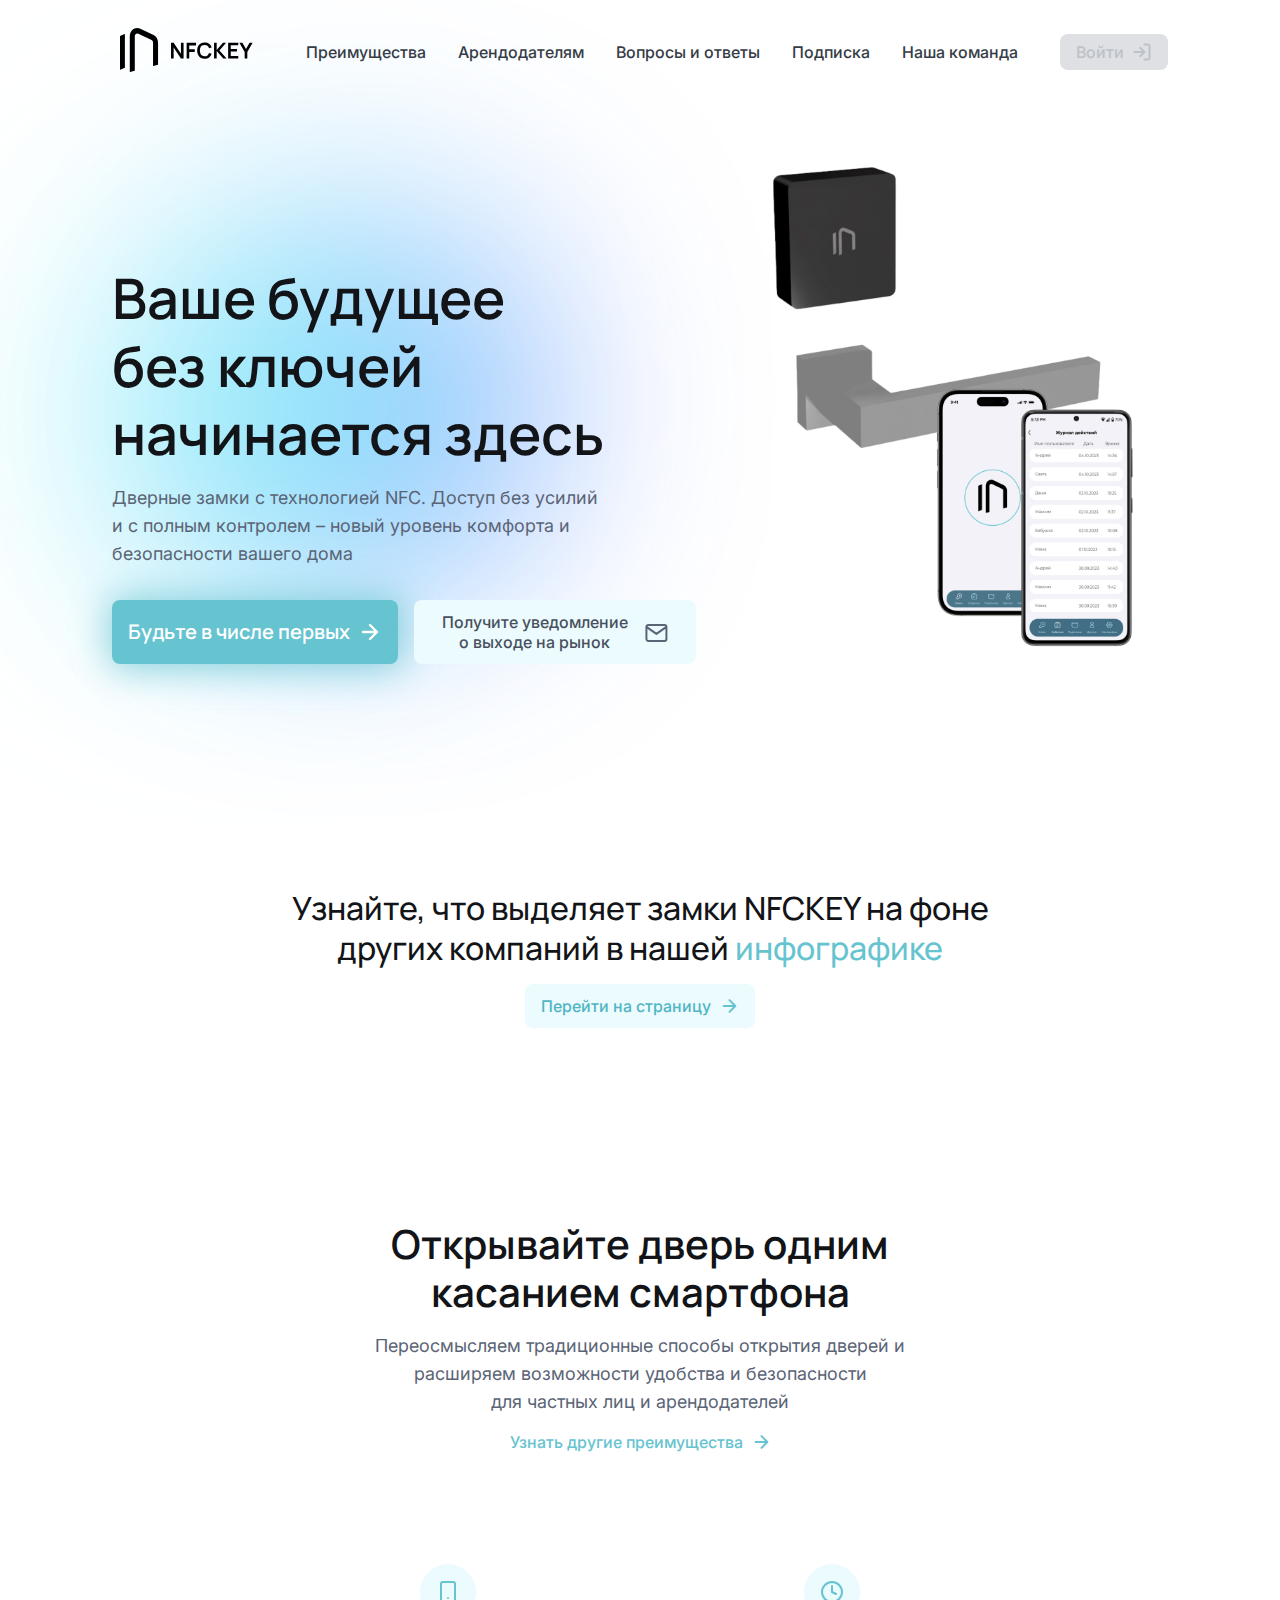
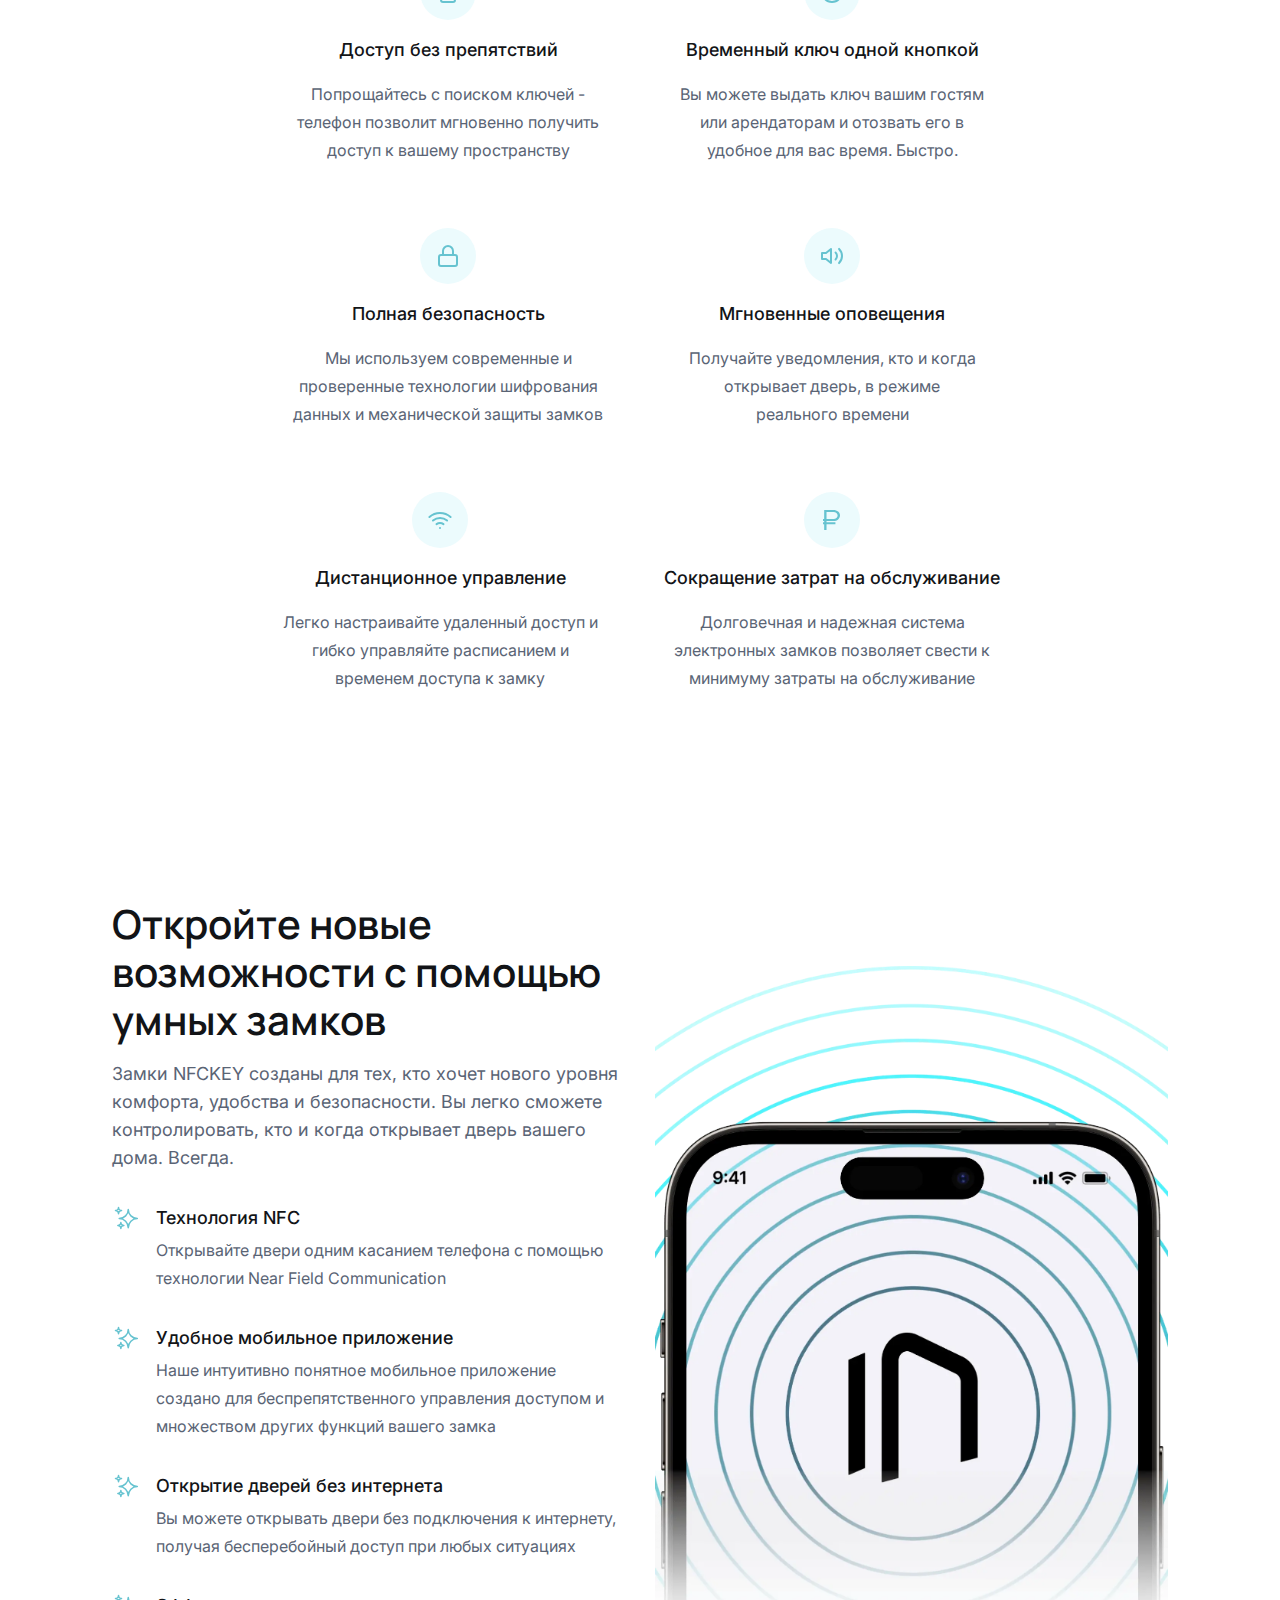
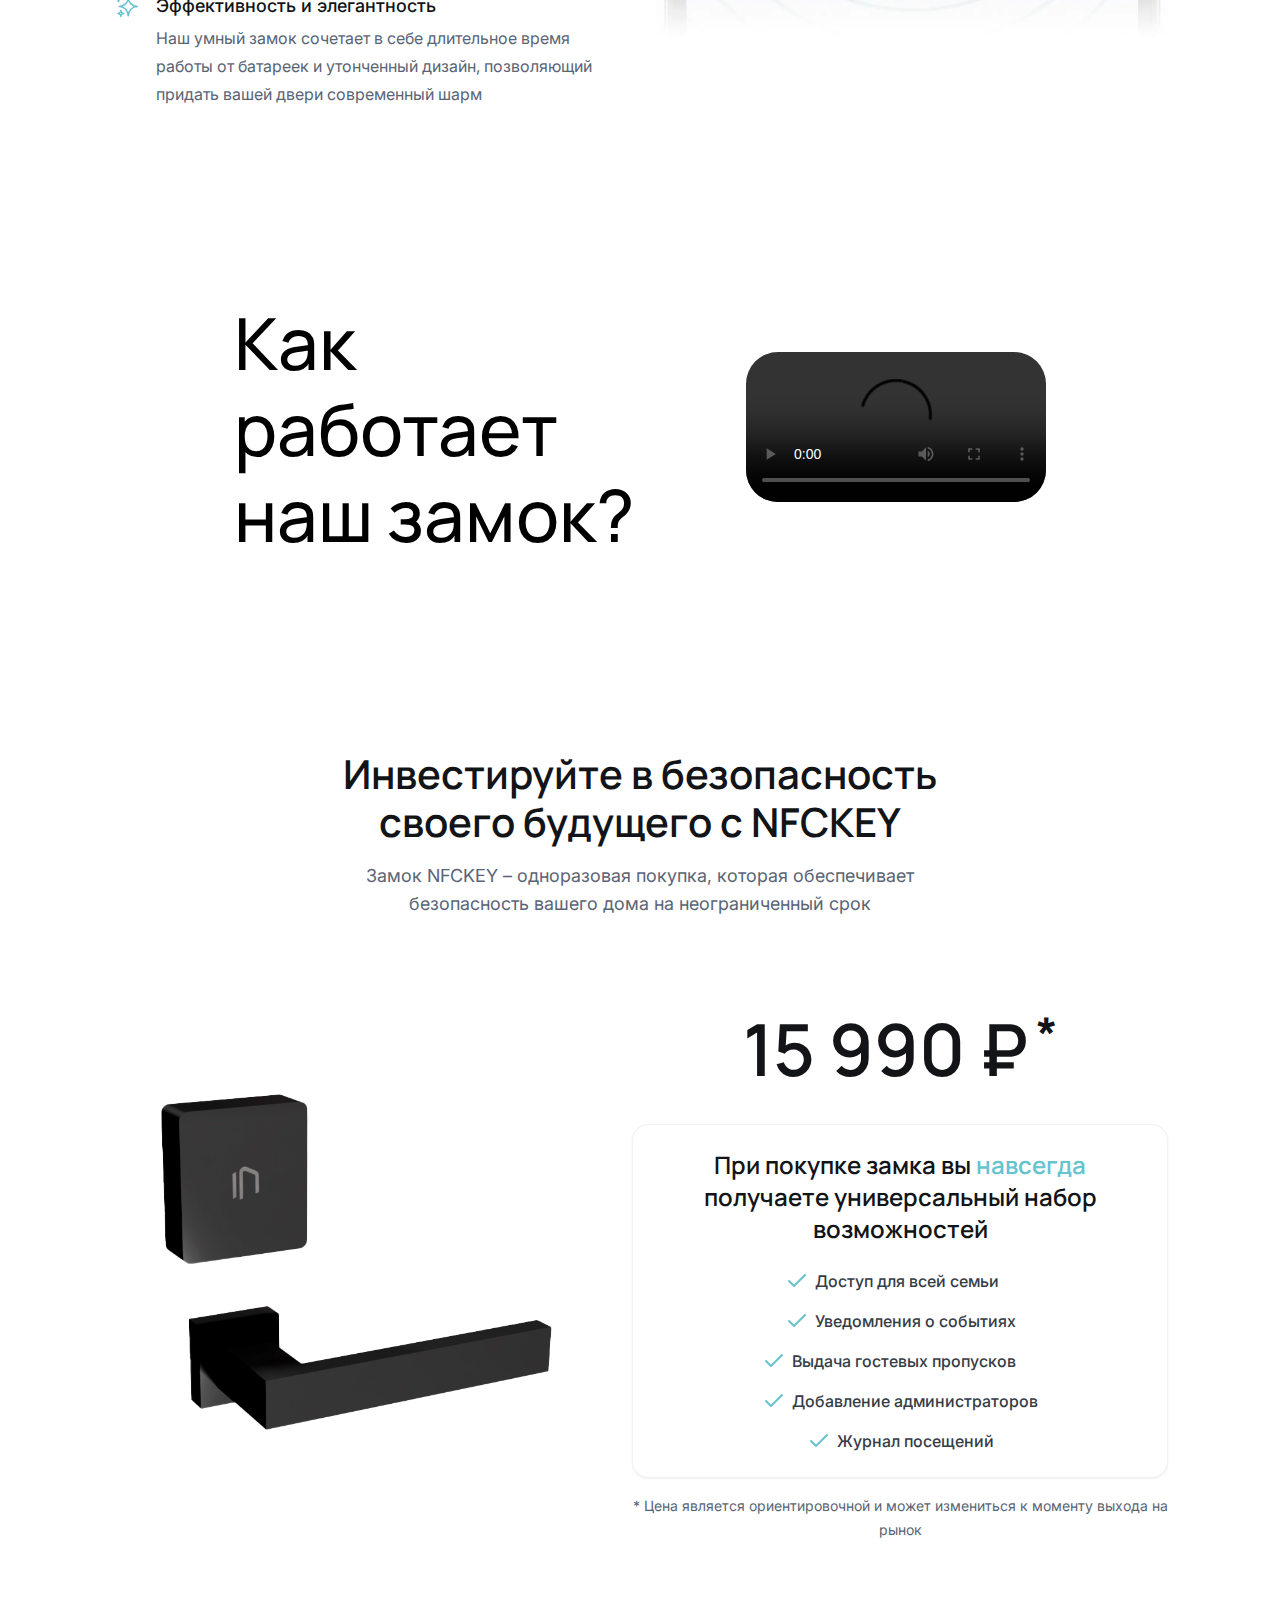
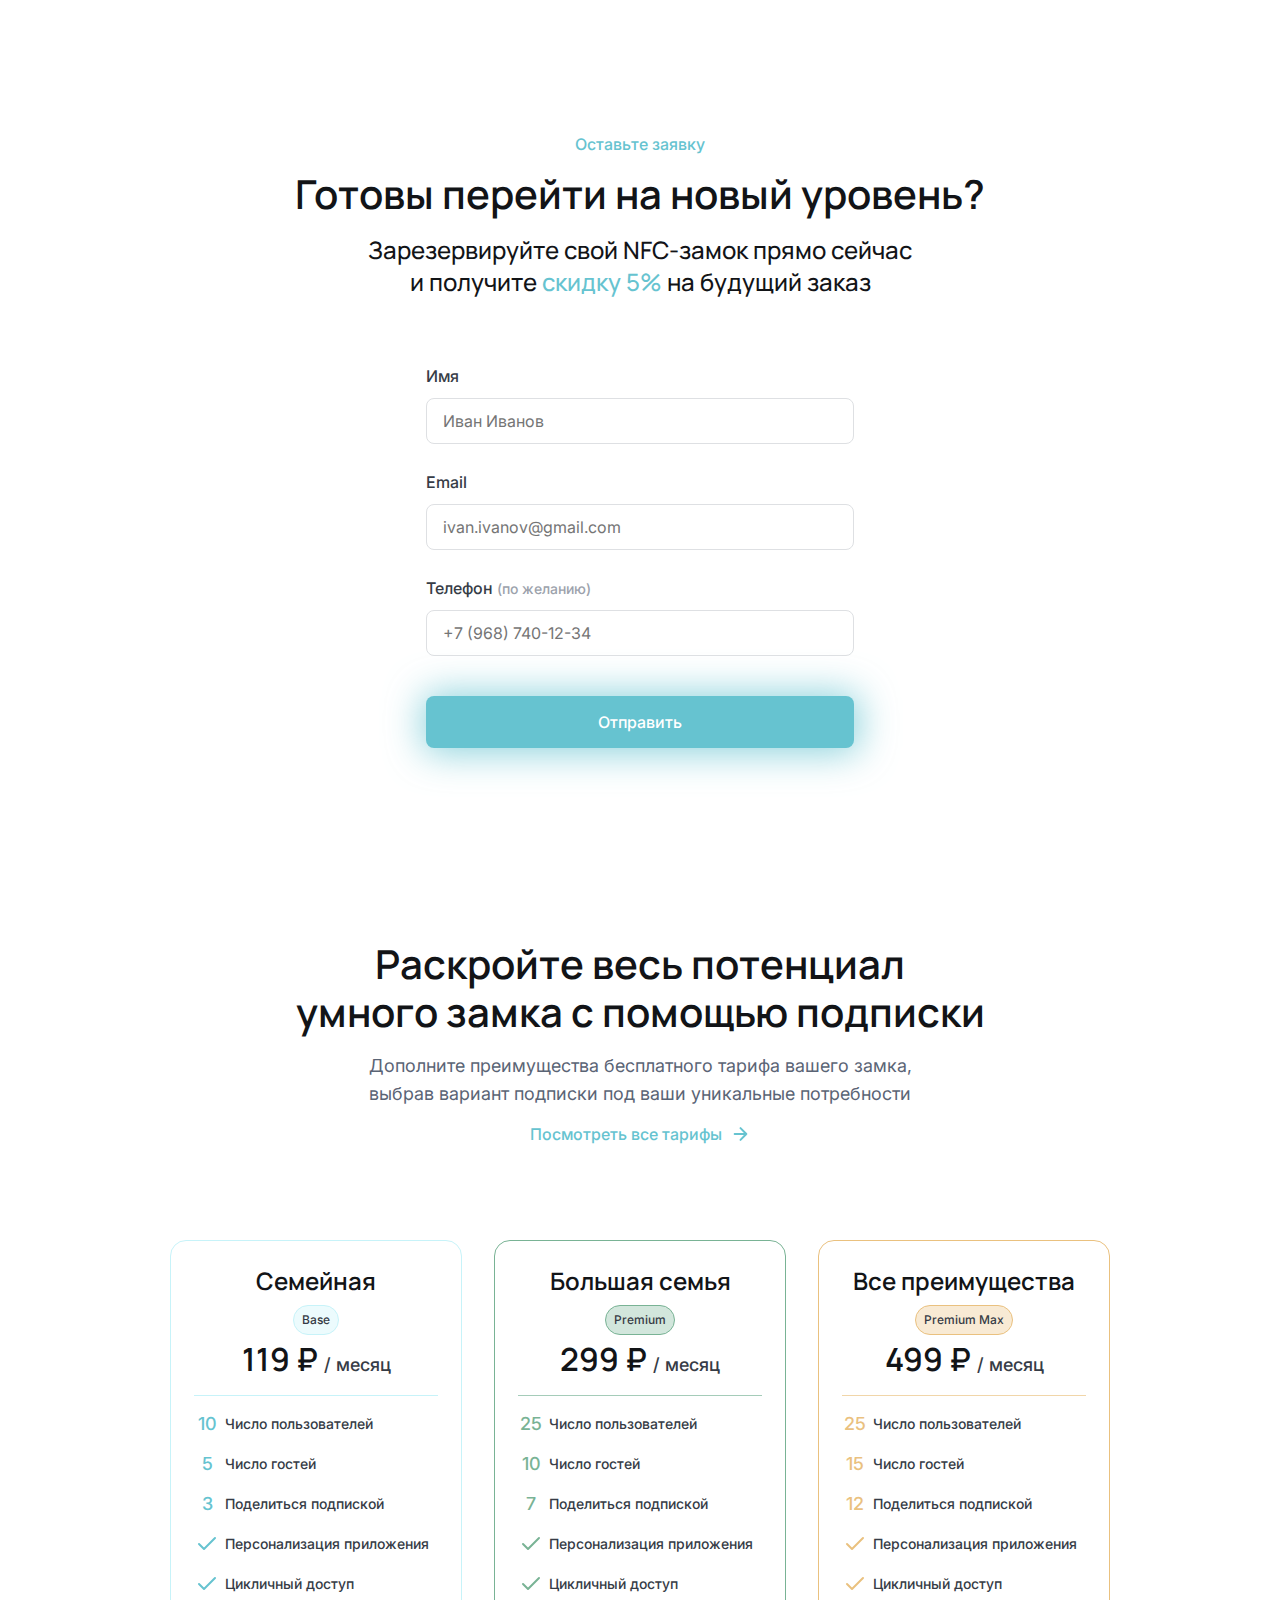
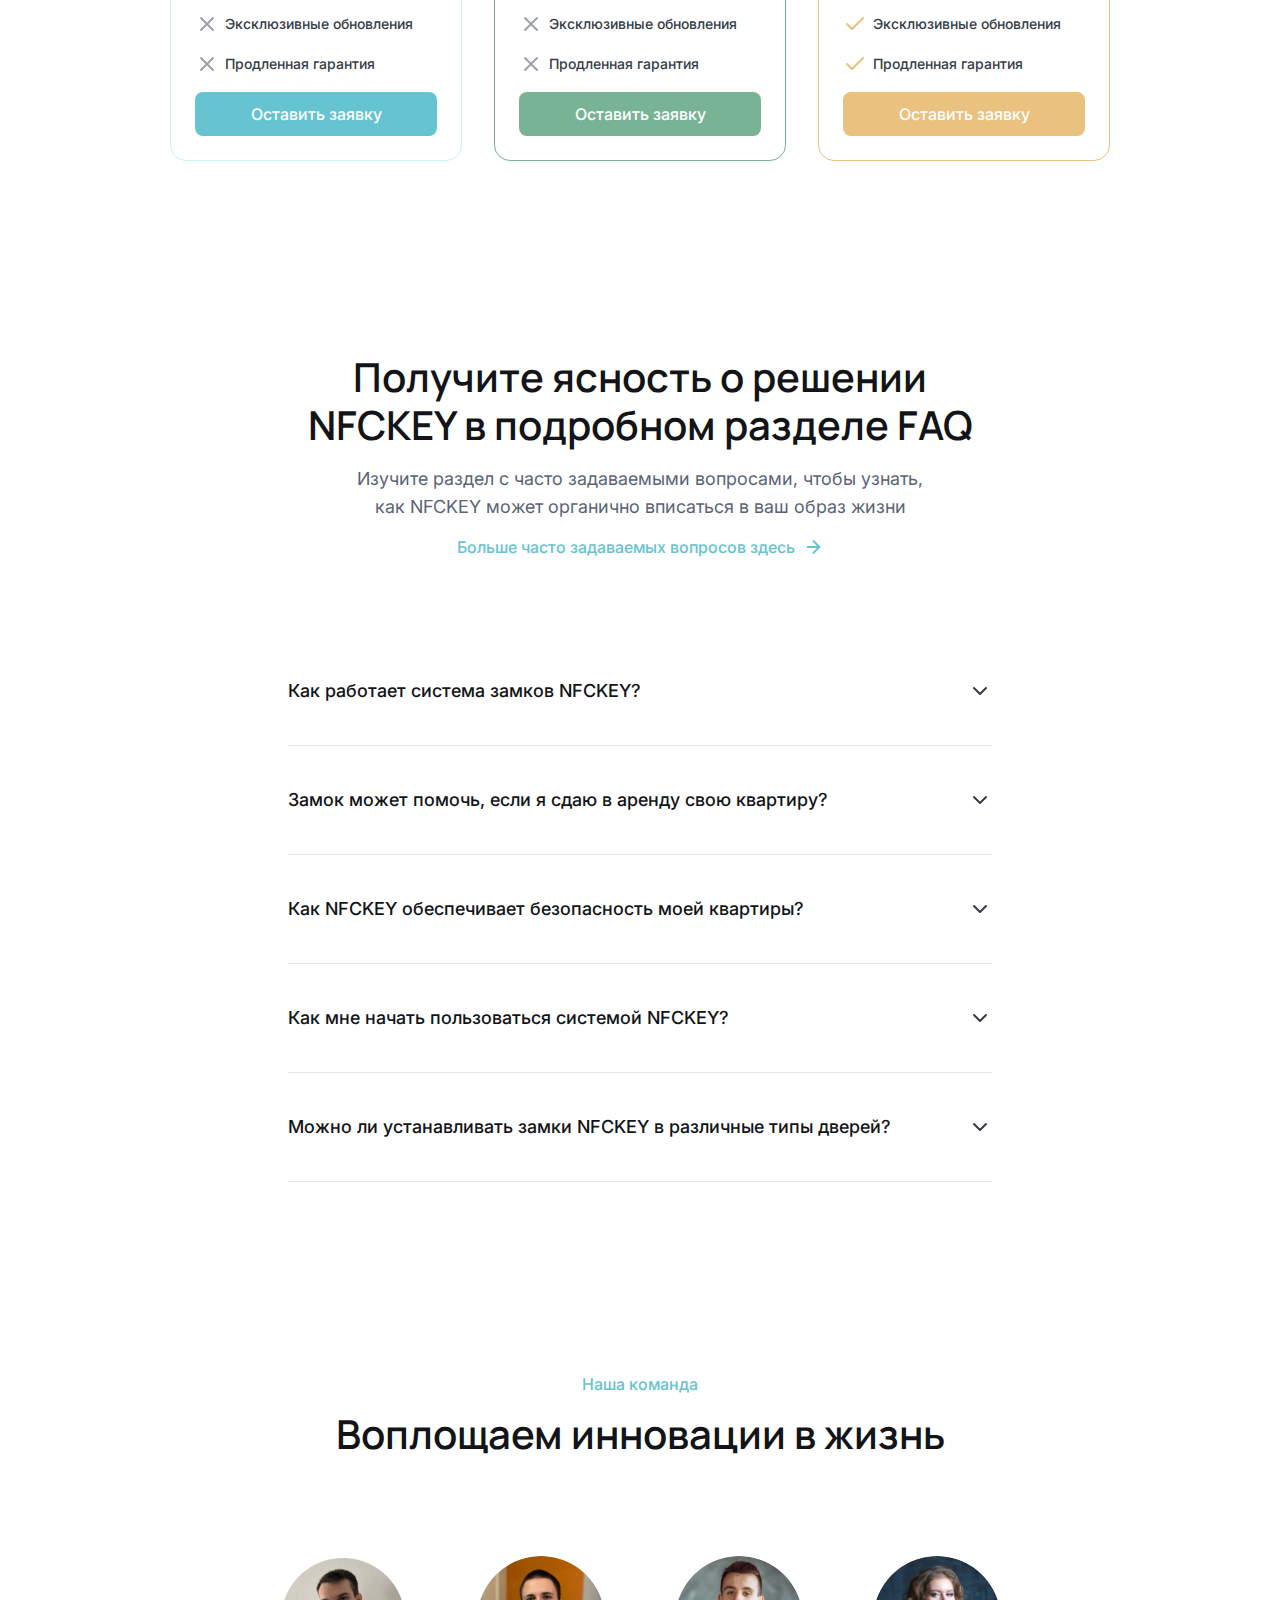
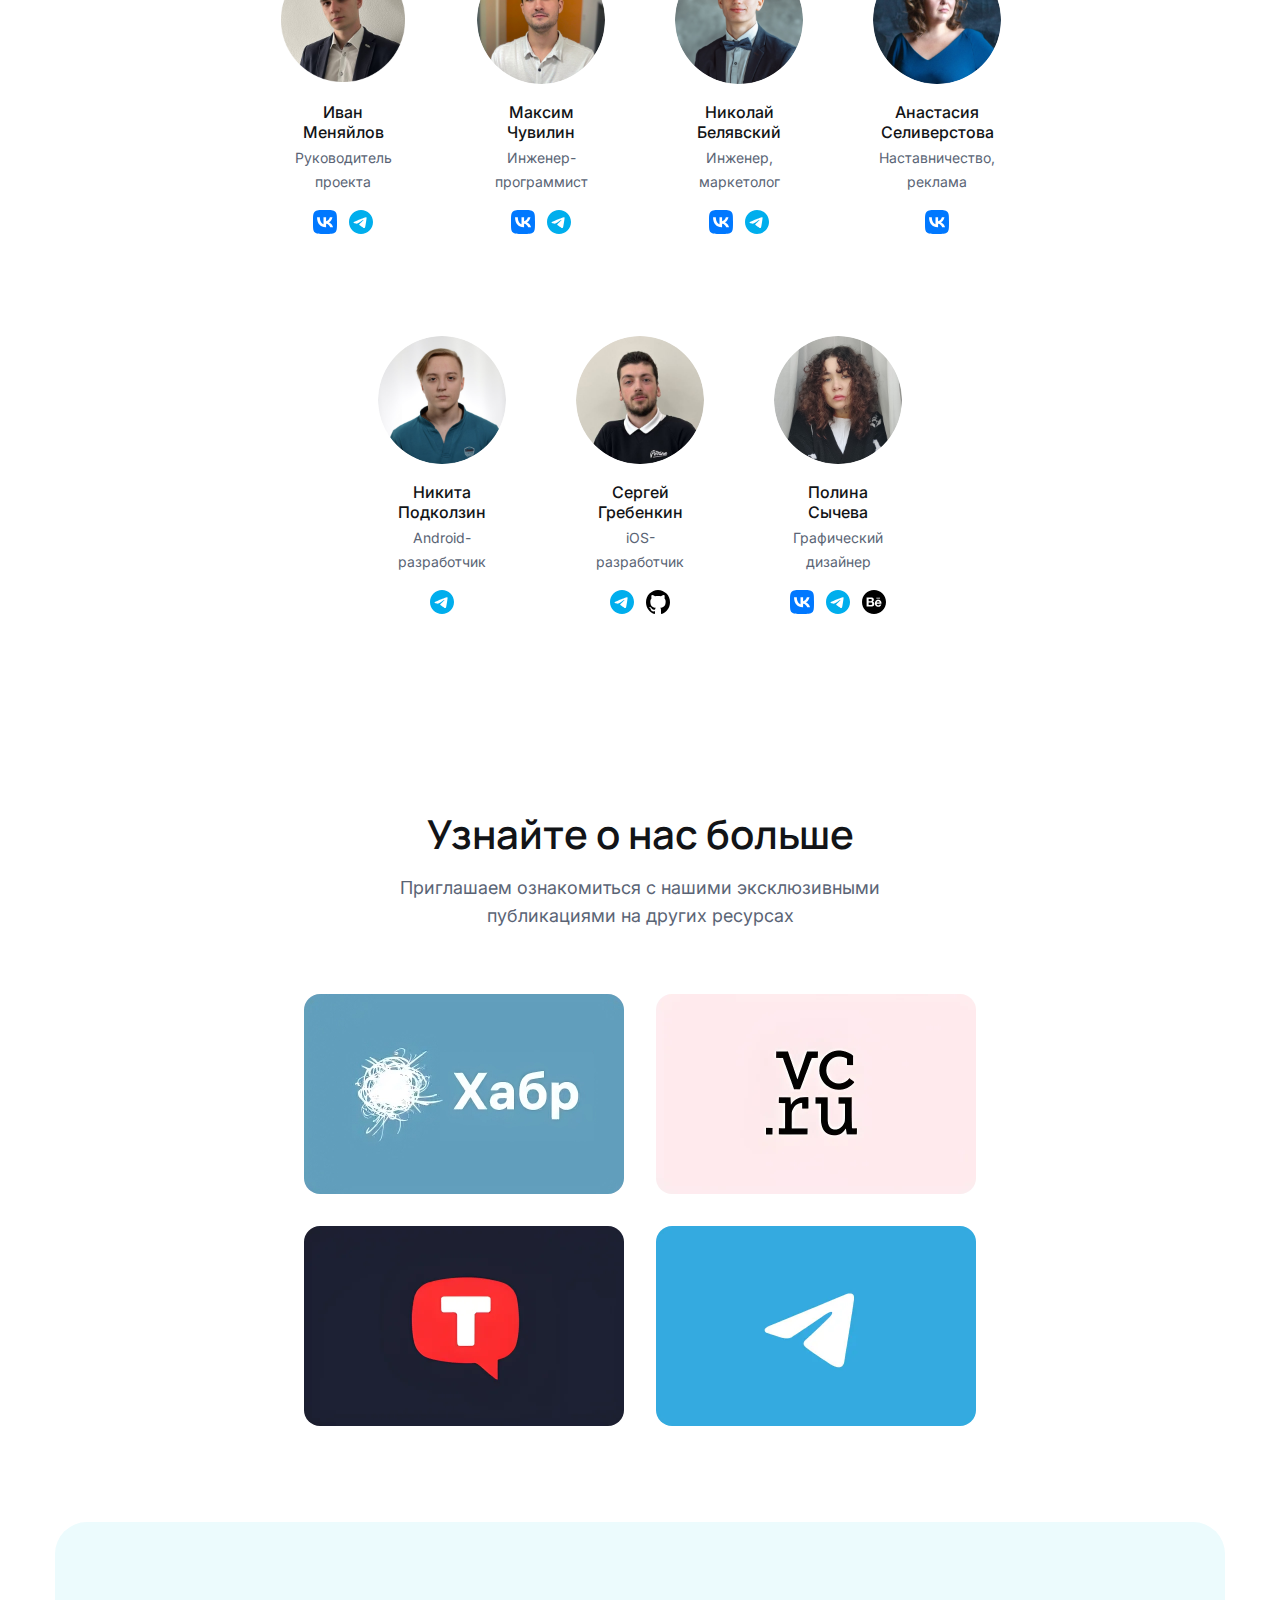
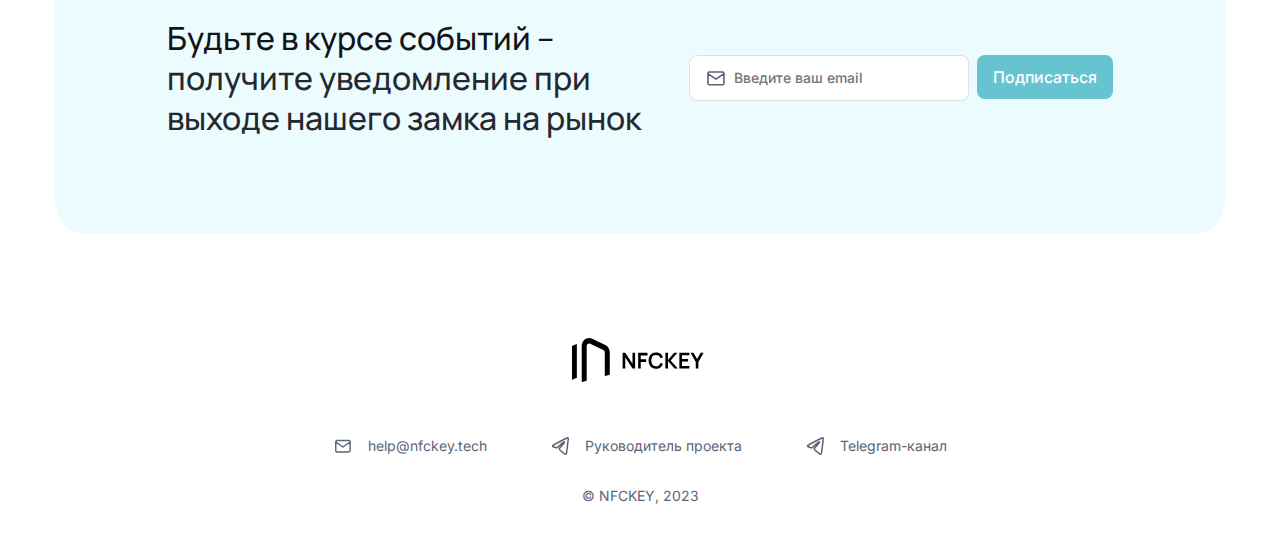
==== commit 54f48b15: "feat: :sparkles: add team page" ====
--- a/index.html
+++ b/index.html
@@ -77,11 +77,6 @@
           </div>
           <div class="menu__link">
             <div class="menu__link__item">
-              <a href="./#features" class="menu__link__item__text h50-16-medium">Особенности</a>
-            </div>
-          </div>
-          <div class="menu__link">
-            <div class="menu__link__item">
               <a href="./landlords.html" class="menu__link__item__text h50-16-medium">Арендодателям</a>
             </div>
           </div>
@@ -93,6 +88,11 @@
           <div class="menu__link">
             <div class="menu__link__item">
               <a href="./pricing.html" class="menu__link__item__text h50-16-medium">Подписка</a>
+            </div>
+          </div>
+          <div class="menu__link">
+            <div class="menu__link__item">
+              <a href="./team.html" class="menu__link__item__text h50-16-medium">Наша команда</a>
             </div>
           </div>
         </div>
@@ -324,7 +324,7 @@
           </div>
           <div class="price-container">
             <div class="price-container__price-row">
-              <p class="price-container__price-row__price h800-72-semibold">13 990 ₽</p>
+              <p class="price-container__price-row__price h800-72-semibold">15 990 ₽</p>
               <p class="price-container__price-row__star h500-48-semibold">*</p>
             </div>
             <div class="ops-card-container">
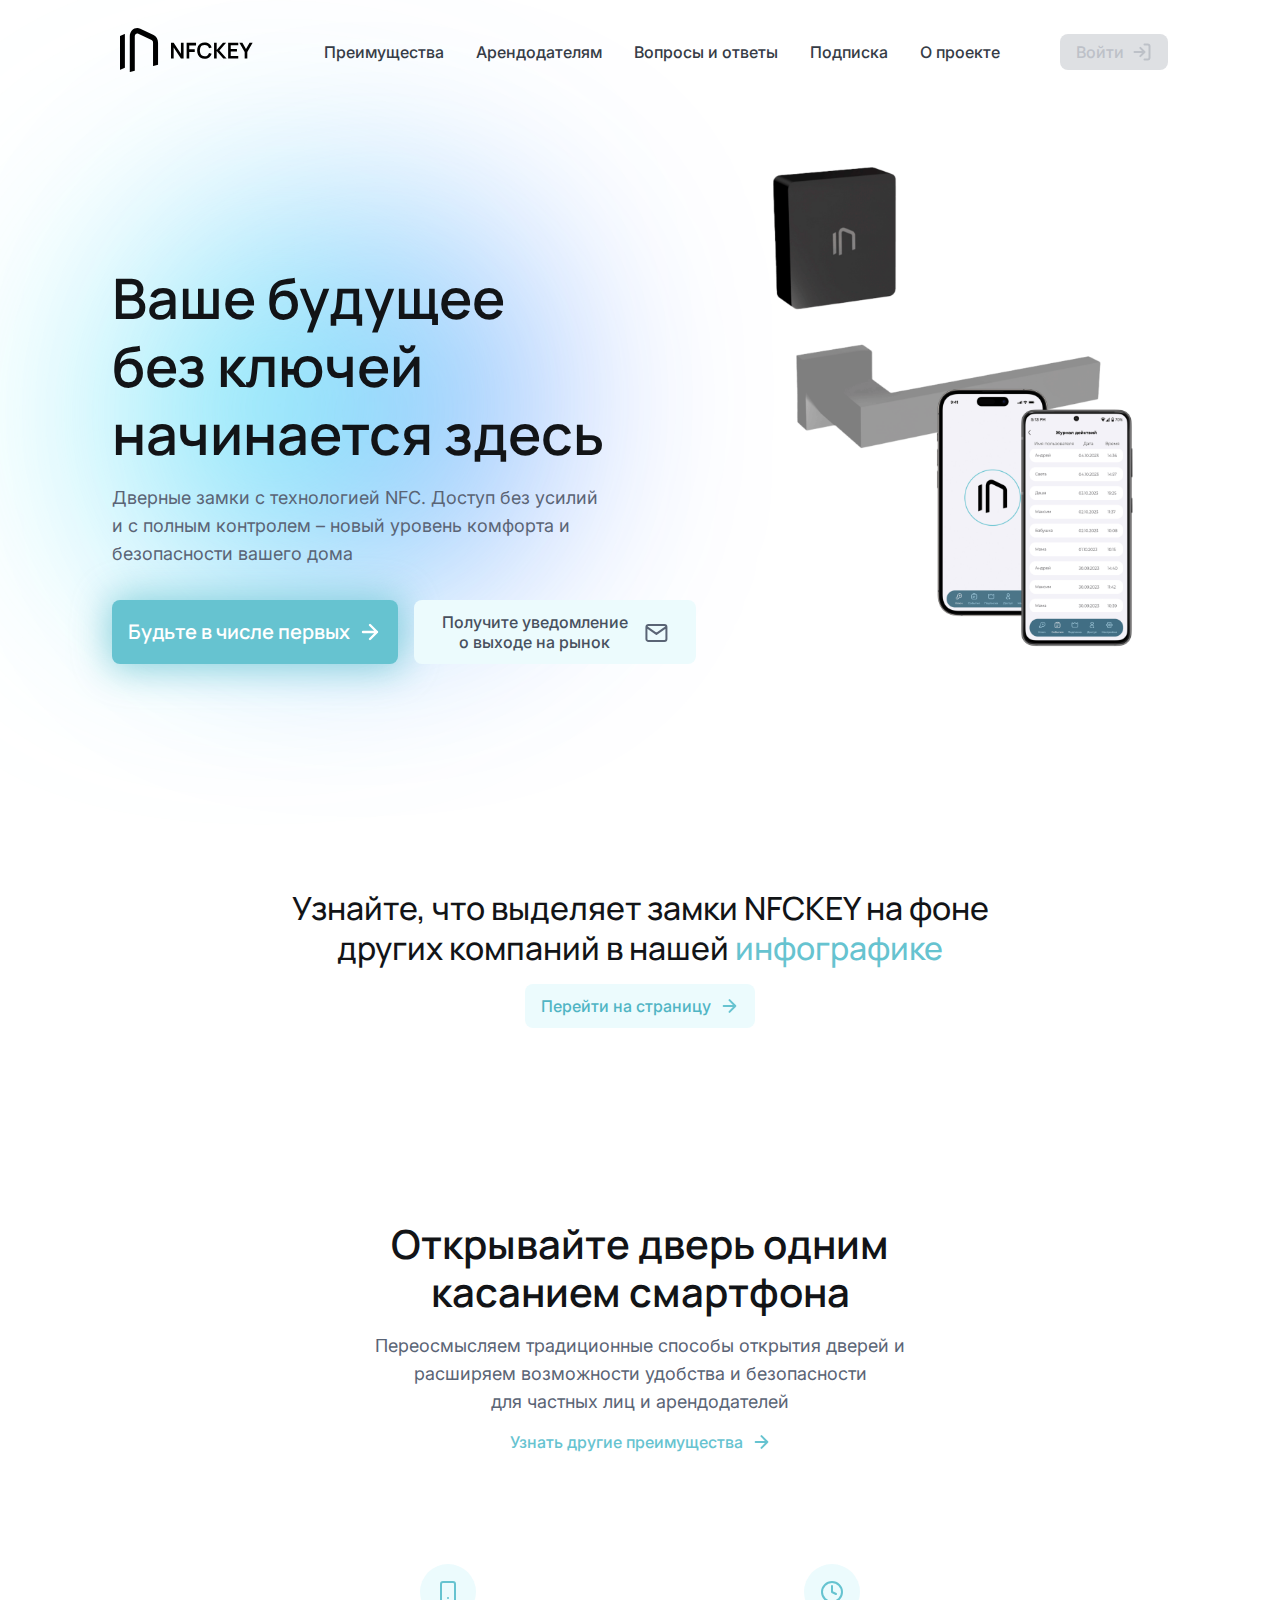
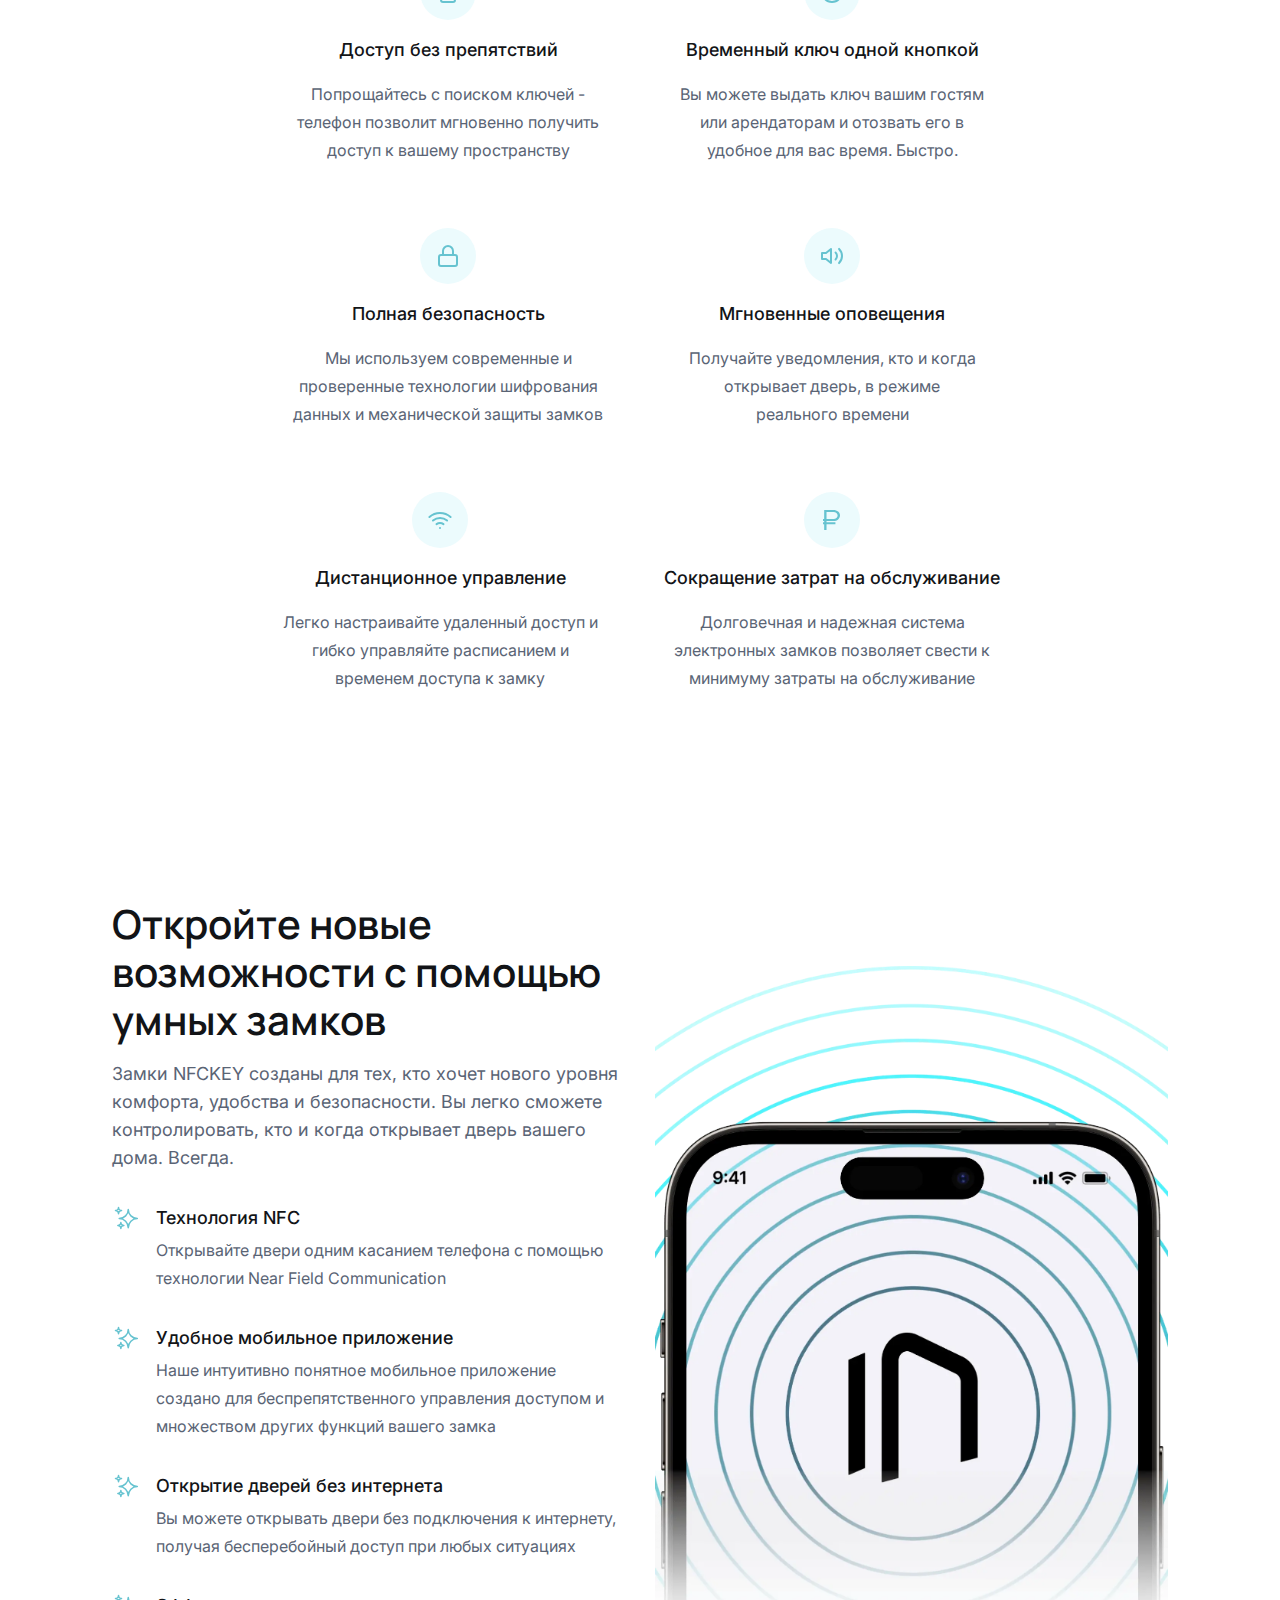
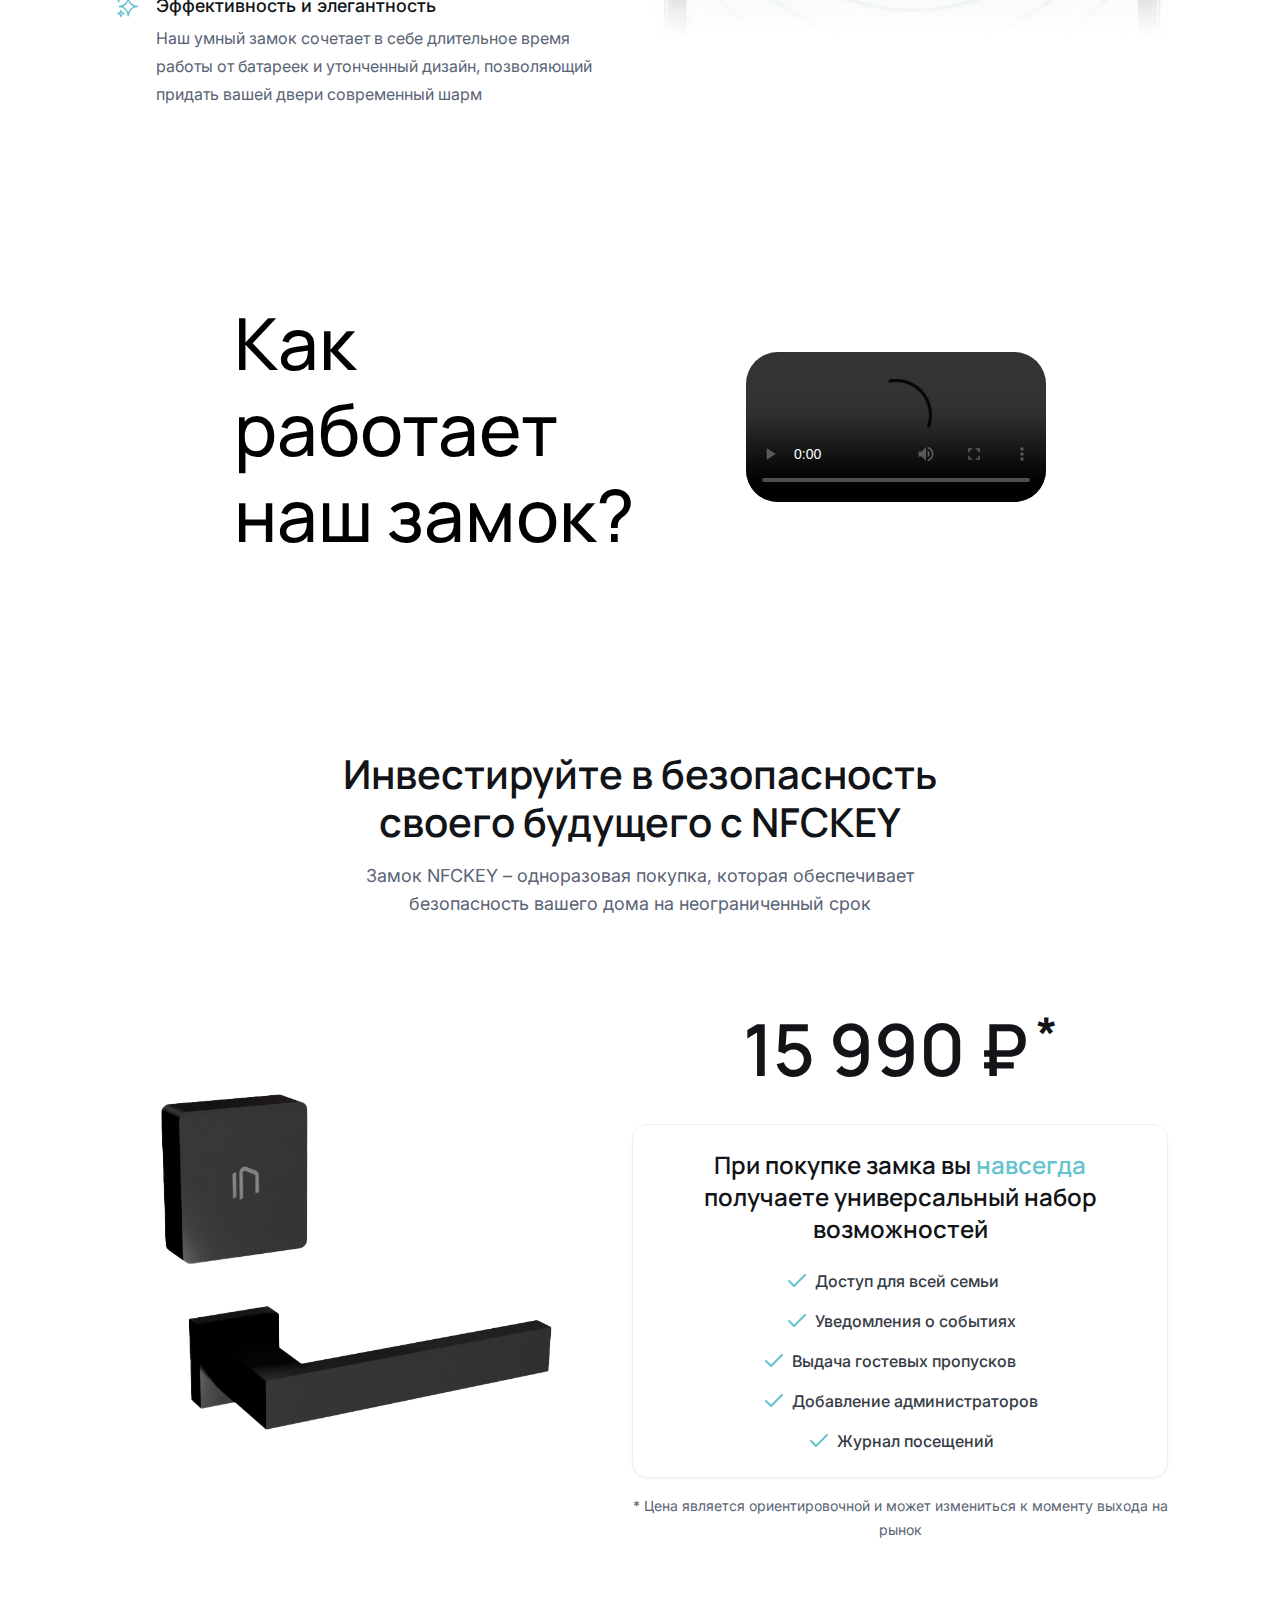
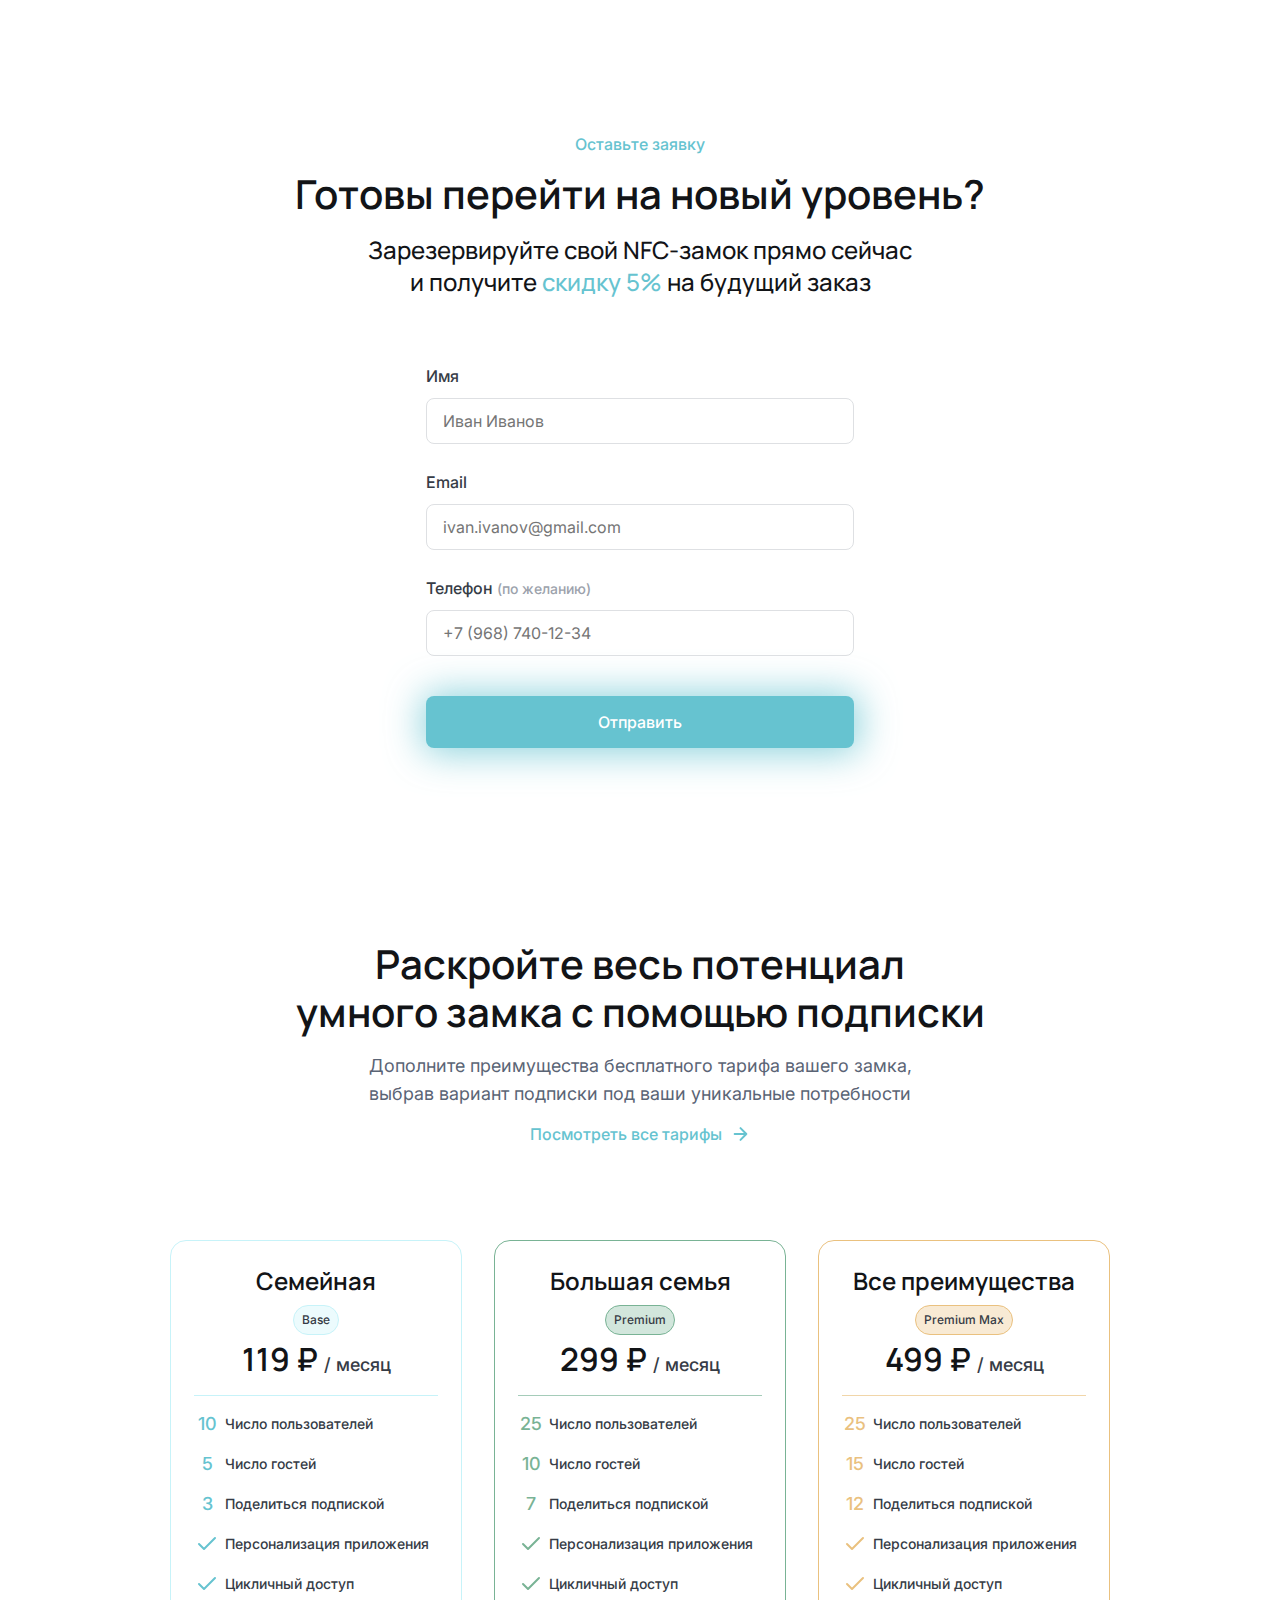
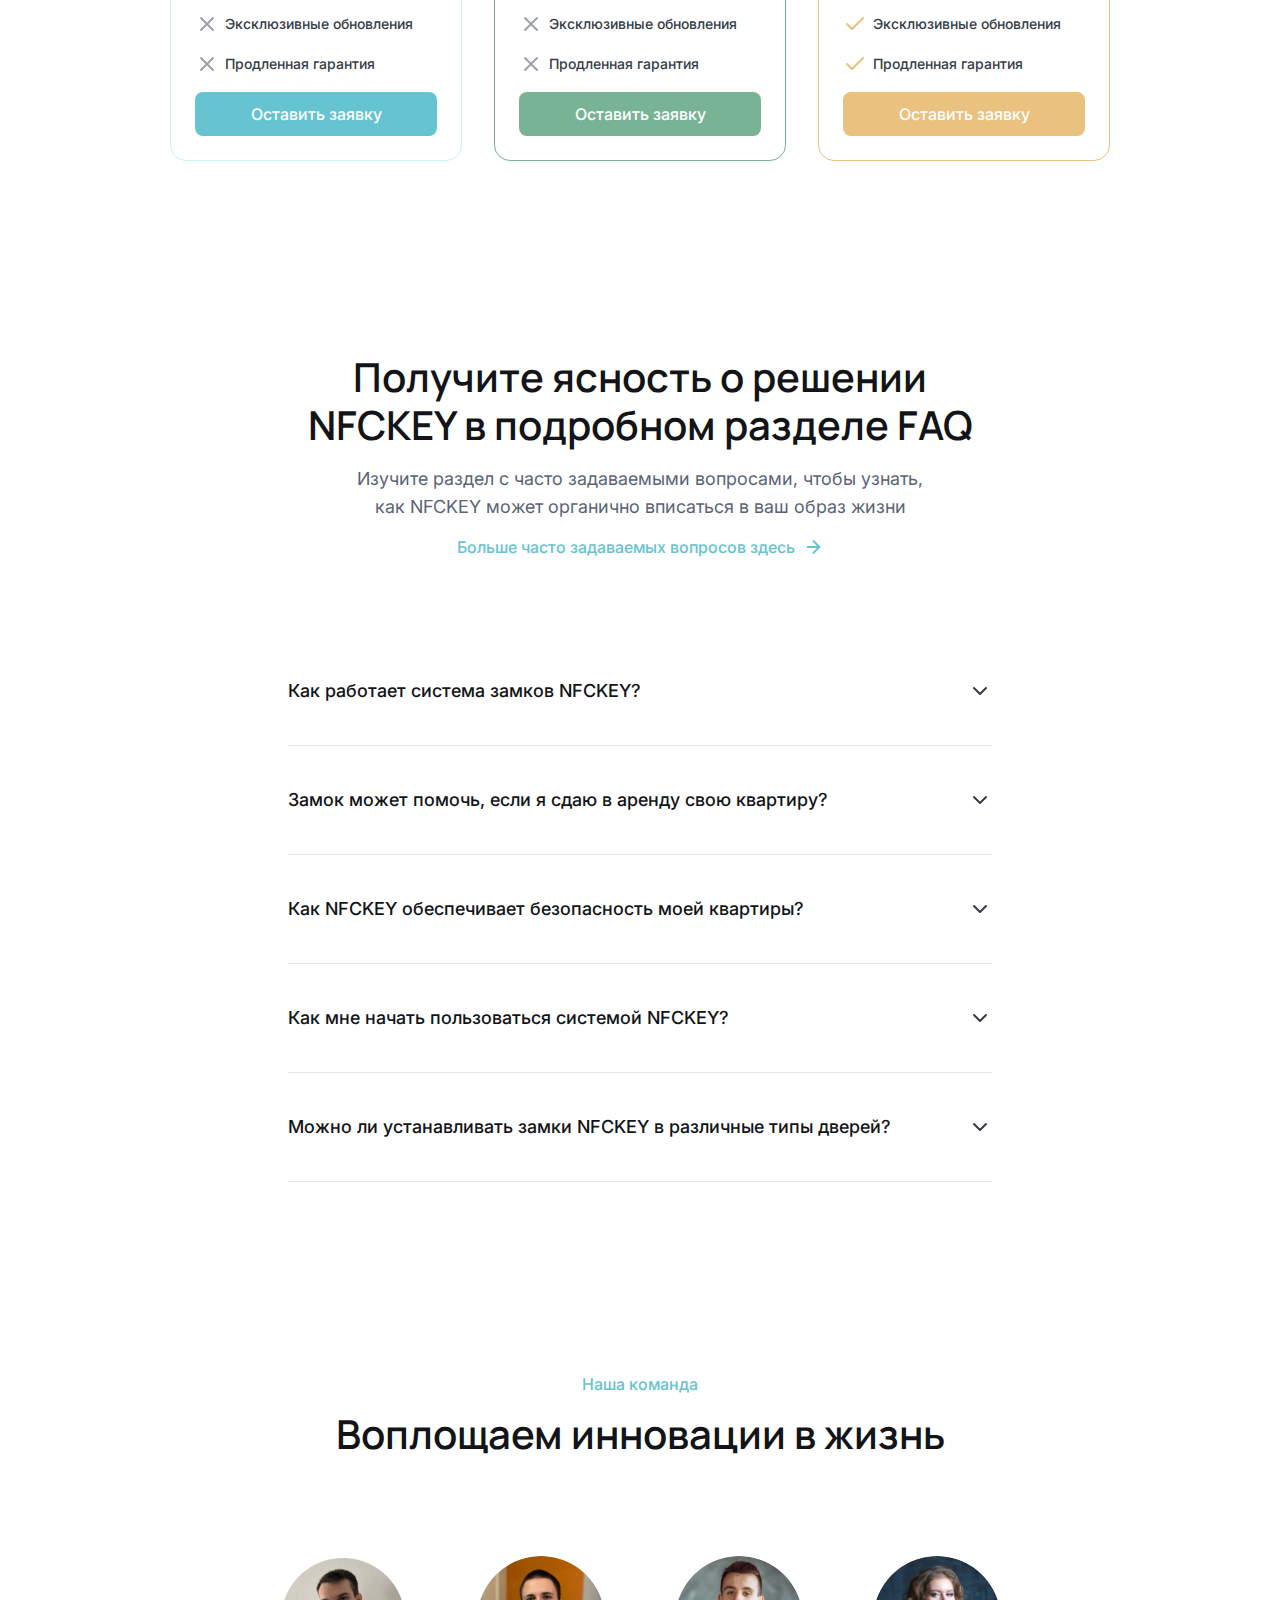
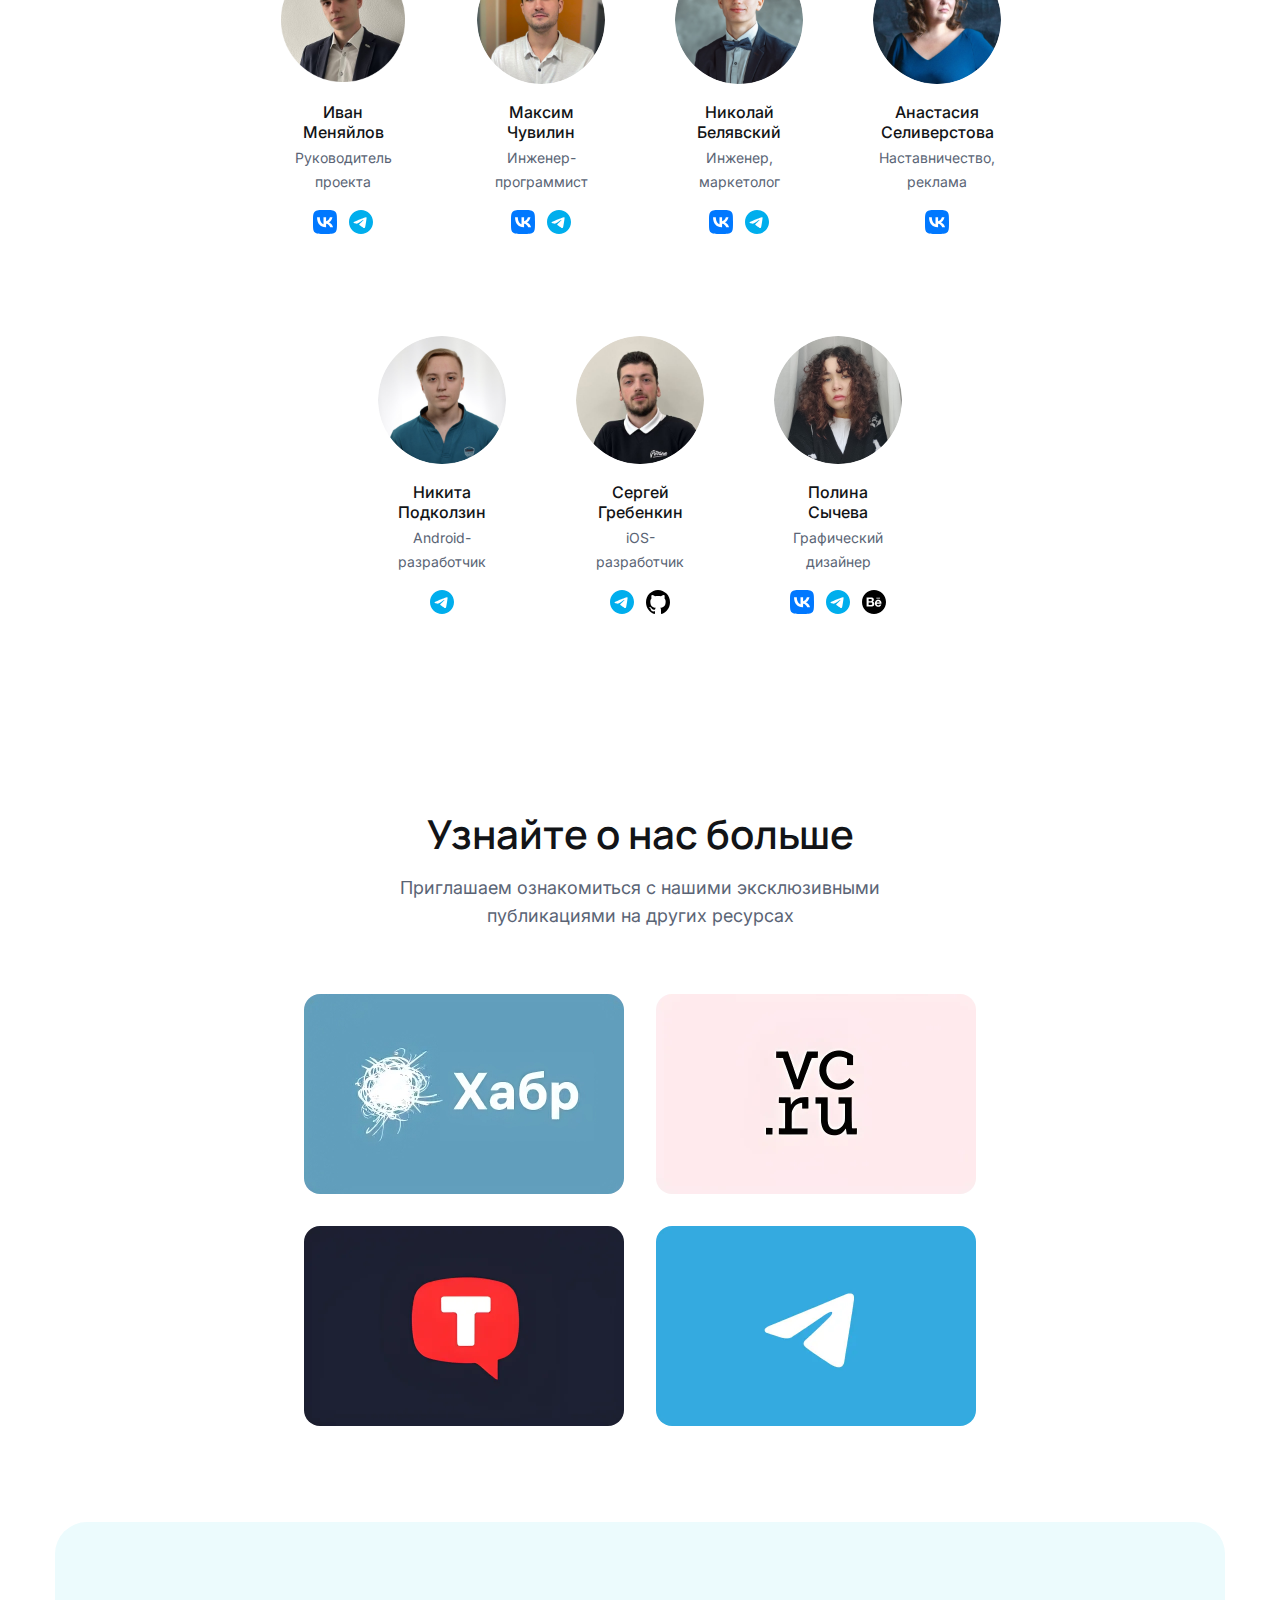
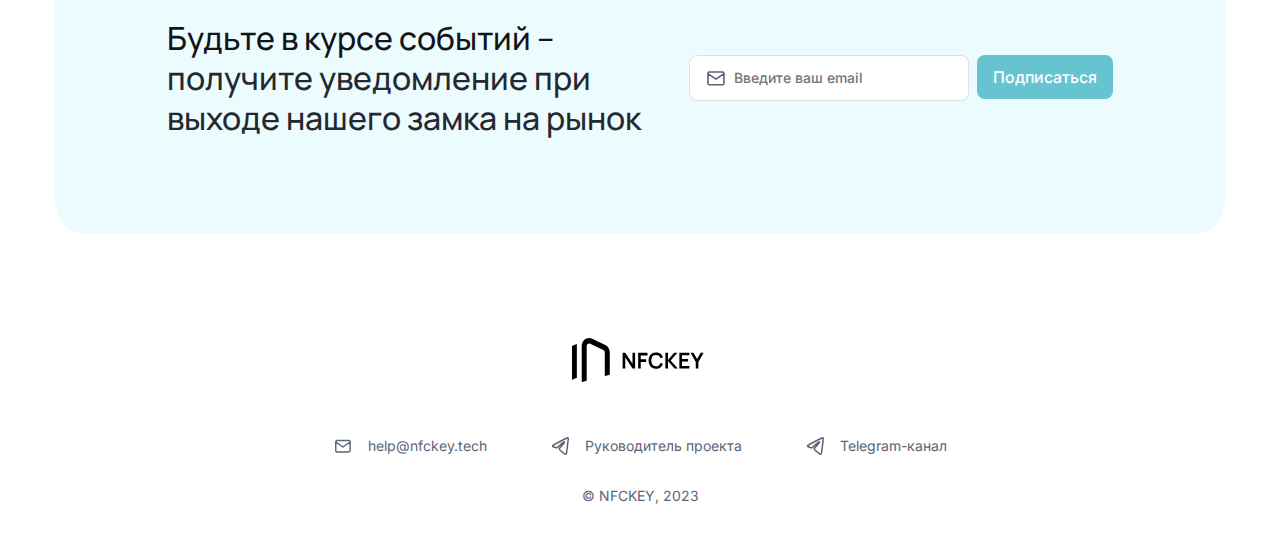
==== commit 5ba42755: "feat: :sparkles: update team page: add the team's vision and priorities" ====
--- a/index.html
+++ b/index.html
@@ -92,7 +92,7 @@
           </div>
           <div class="menu__link">
             <div class="menu__link__item">
-              <a href="./team.html" class="menu__link__item__text h50-16-medium">Наша команда</a>
+              <a href="./team.html" class="menu__link__item__text h50-16-medium">О проекте</a>
             </div>
           </div>
         </div>
--- a/css/style.css
+++ b/css/style.css
@@ -486,6 +486,10 @@
     text-align: center;
 }
 
+#priorities .advantage-column__content__text {
+    max-width: 352px;
+}
+
 .icon-big {
     display: flex;
     padding: 16px;
@@ -634,10 +638,6 @@
 
 .hiw-content__title {
     width: 496px;
-}
-
-.hiw-video-container {
-    
 }
 
 .hiw-video-container__video {
@@ -1283,11 +1283,31 @@
 /*                   TEAM                   */
 /* ---------------------------------------- */
 
+#team .container {
+    display: flex;
+    flex-direction: column;
+    align-items: center;
+    justify-content: center;
+    gap: 96px;
+}
+
 .team__column {
     display: flex;
     justify-content: center;
     align-items: center;
     gap: 64px;
+}
+
+.team__content {
+    display: flex;
+    max-width: 824px;
+    flex-direction: column;
+    align-items: center;
+    gap: 32px;
+}
+
+.team__content p {
+    text-align: center;
 }
 
 .team__avatar {
@@ -1387,6 +1407,7 @@
 }
 
 .testimonial__content__text {
+    max-width: 988px;
     align-self: stretch;
     color: var(--neutral-100);
     text-align: center;
--- a/css/adaptive.css
+++ b/css/adaptive.css
@@ -175,6 +175,11 @@
         flex-wrap: wrap;
     }
 
+    .team__content p {
+        font-size: 24px;
+        line-height: 32px;
+    }
+
     .cta__form {
         gap: 64px
     }
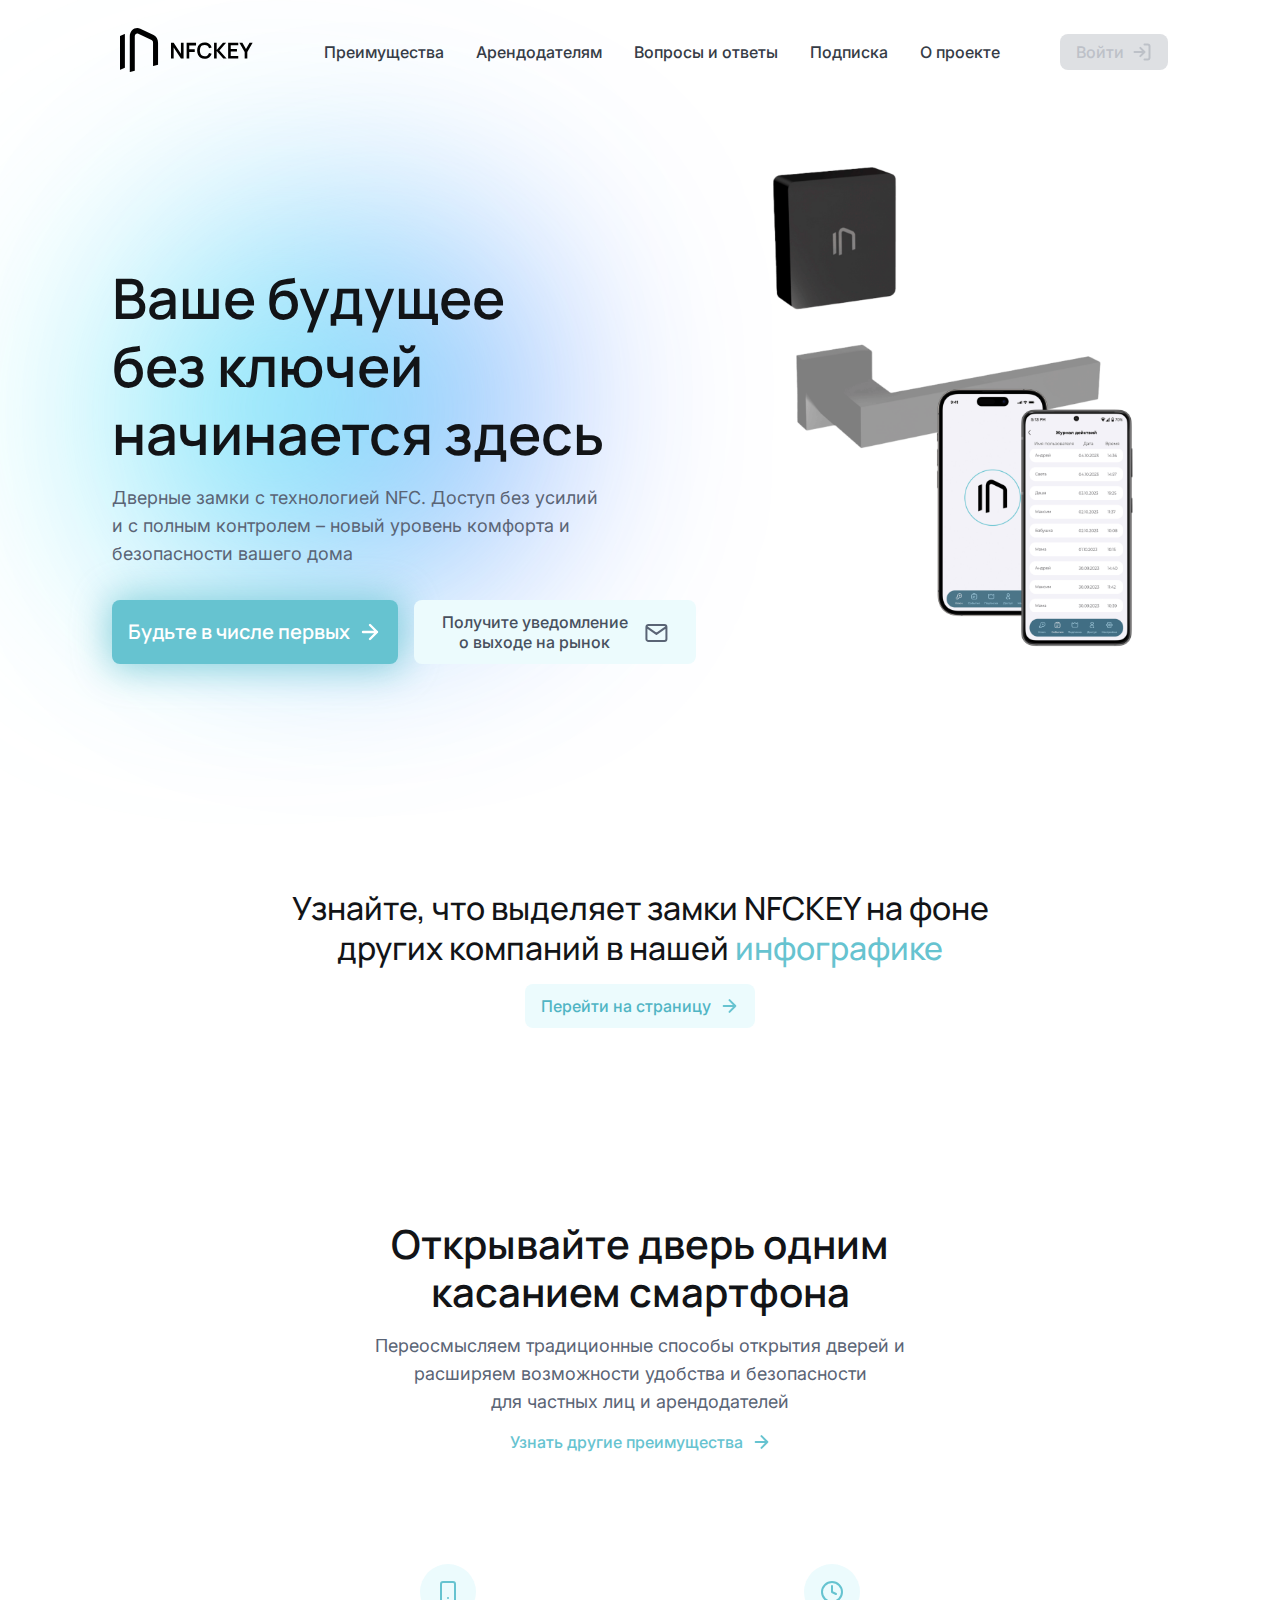
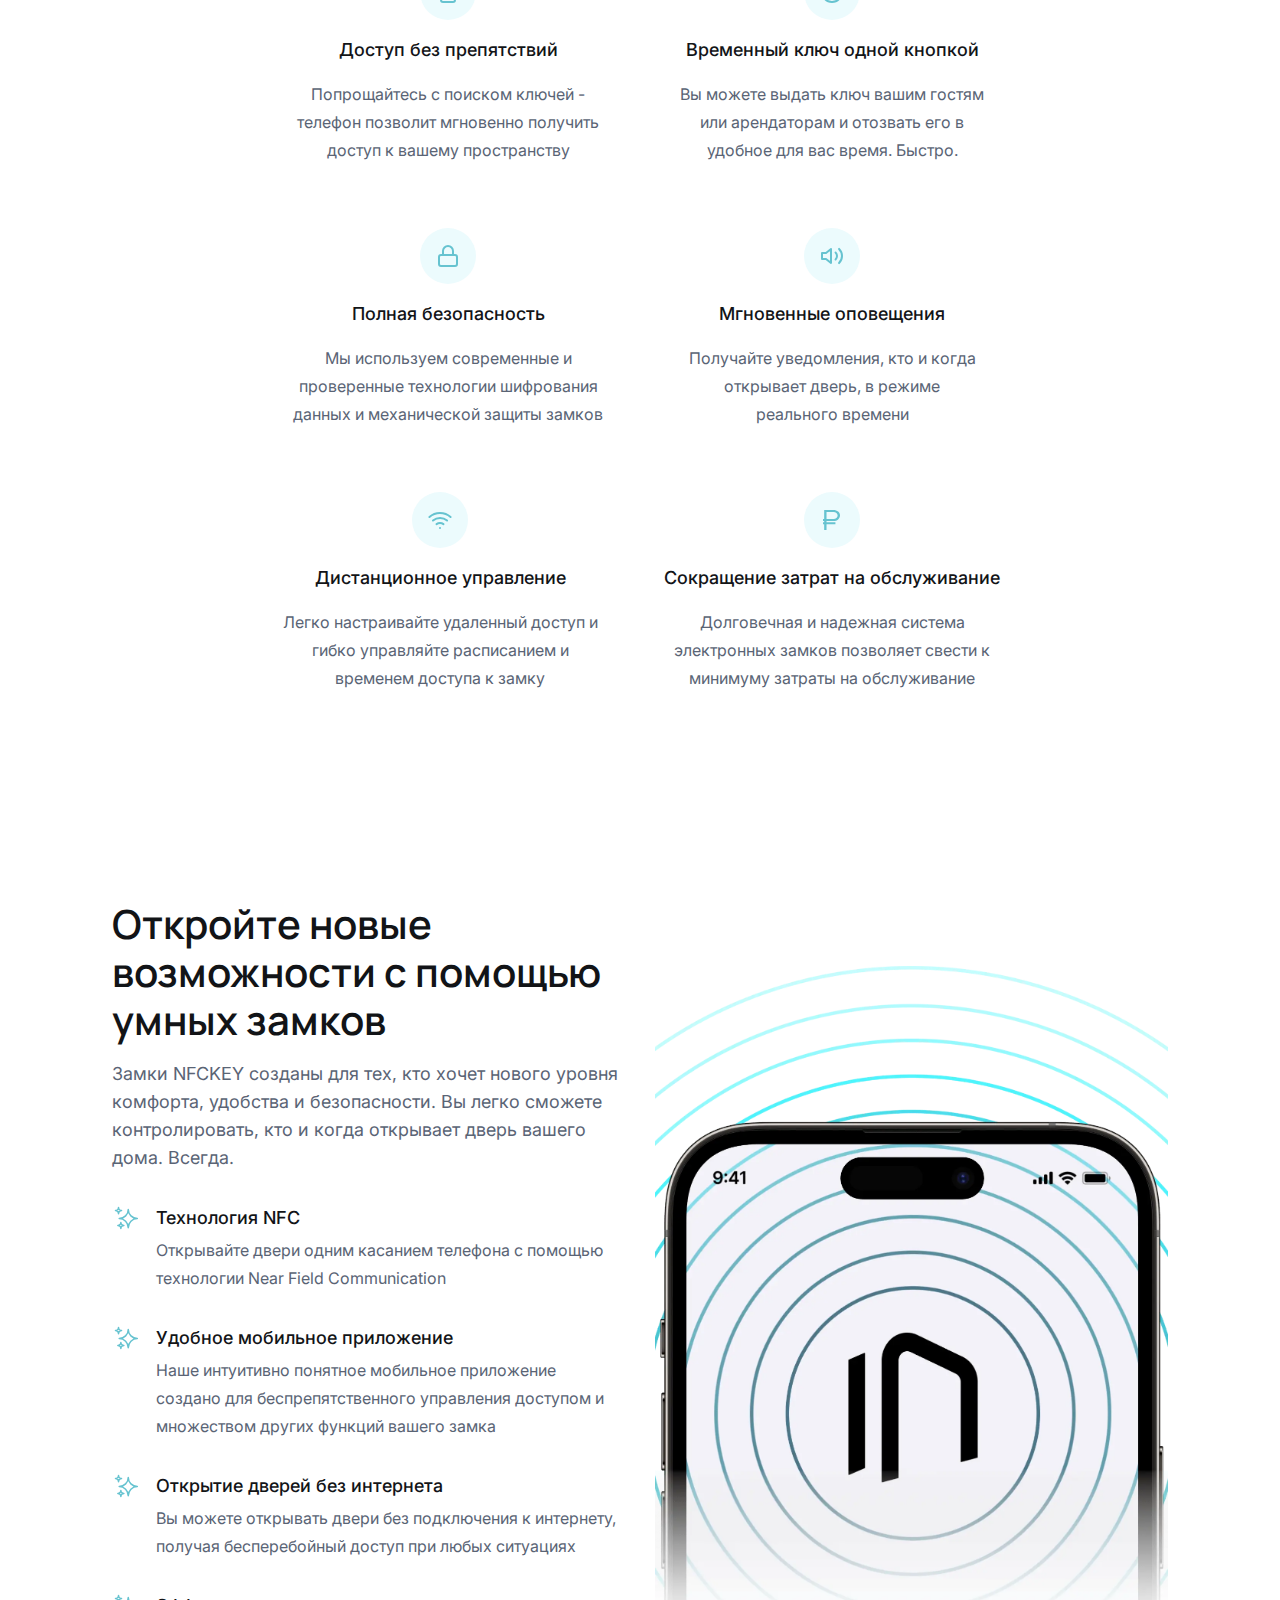
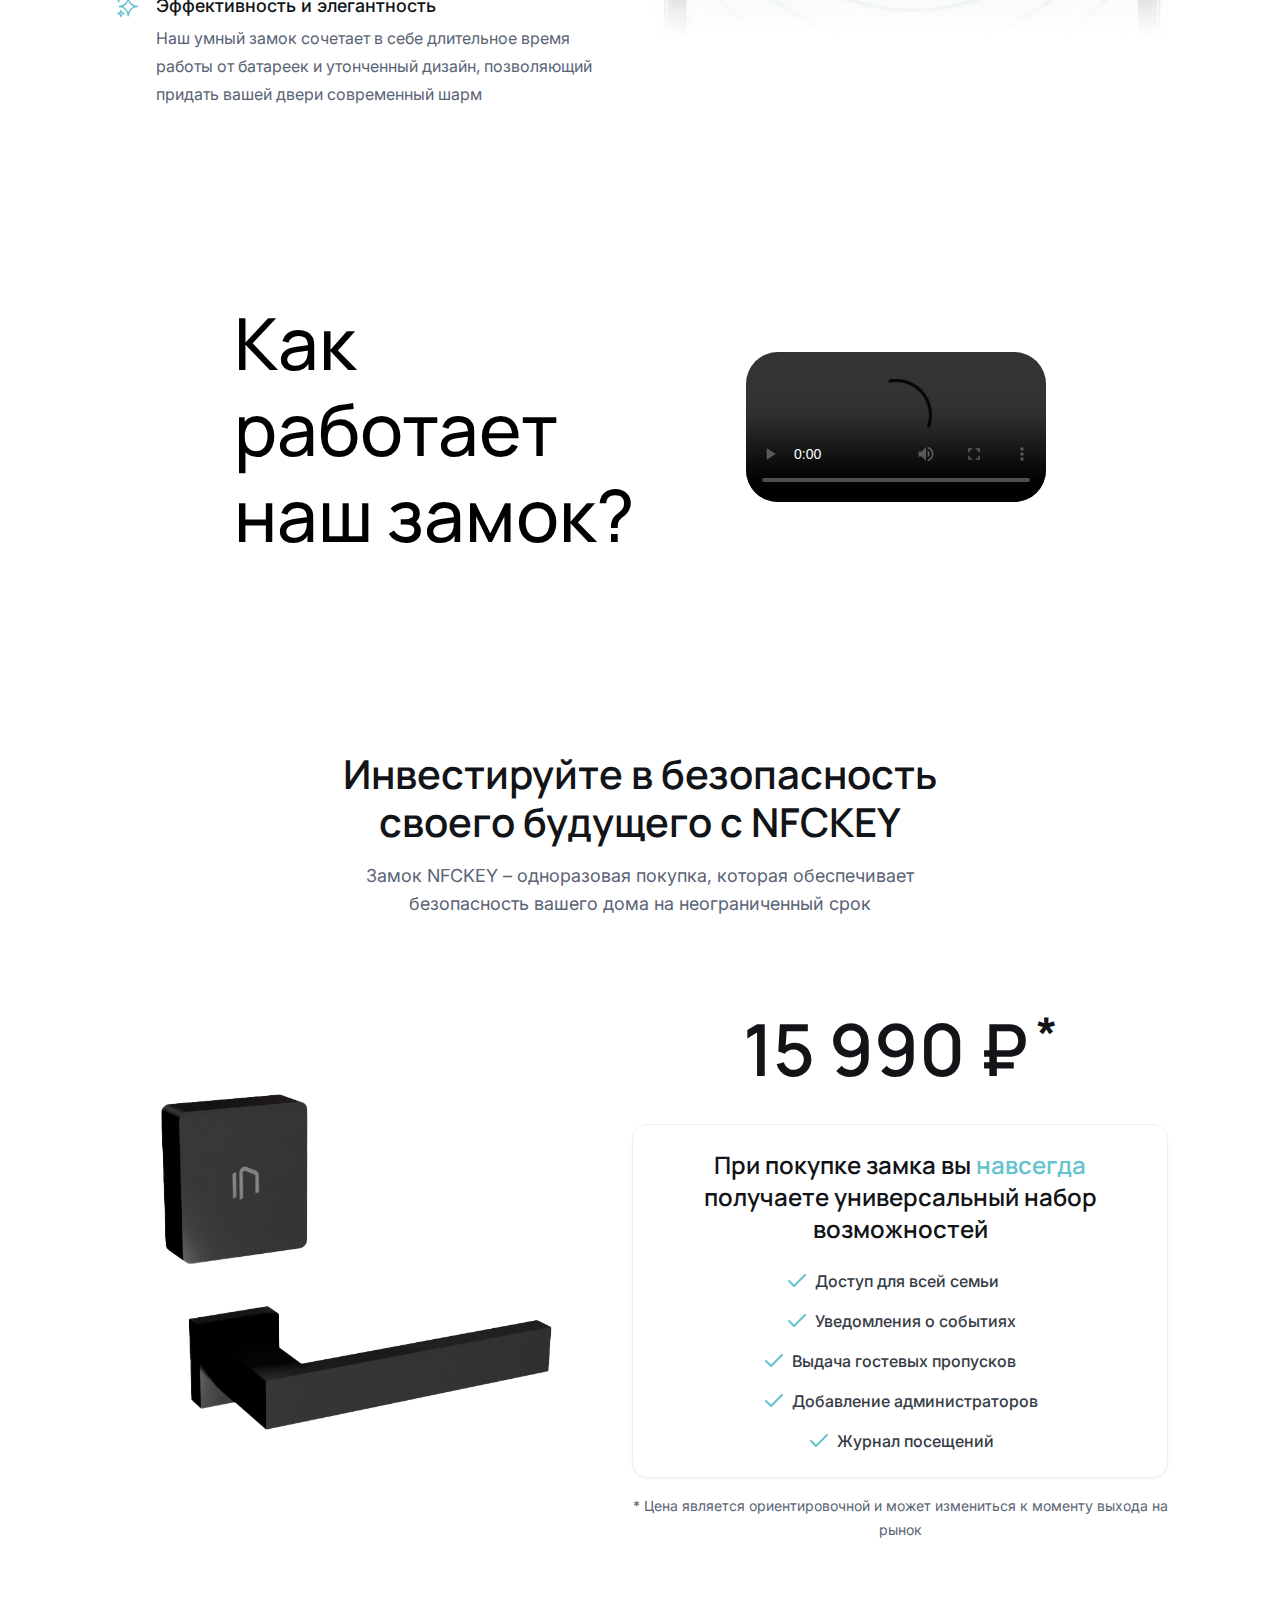
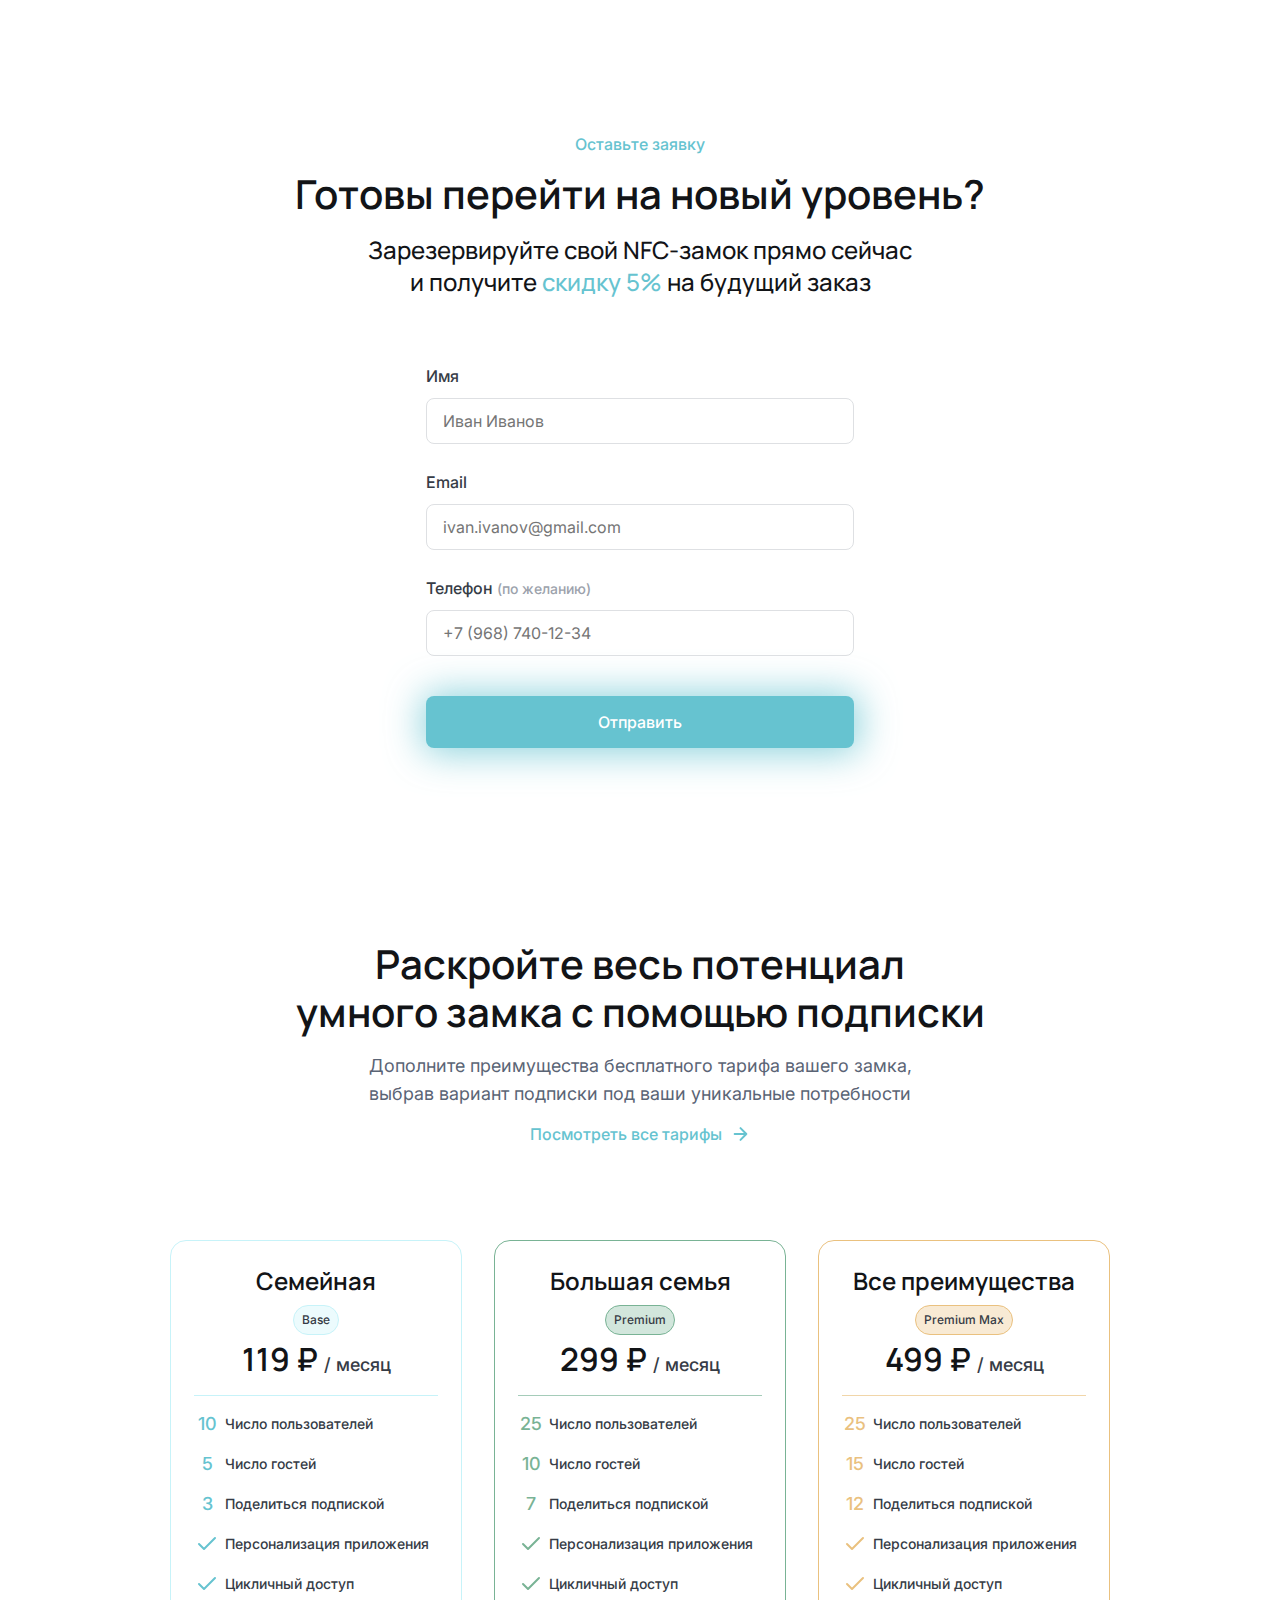
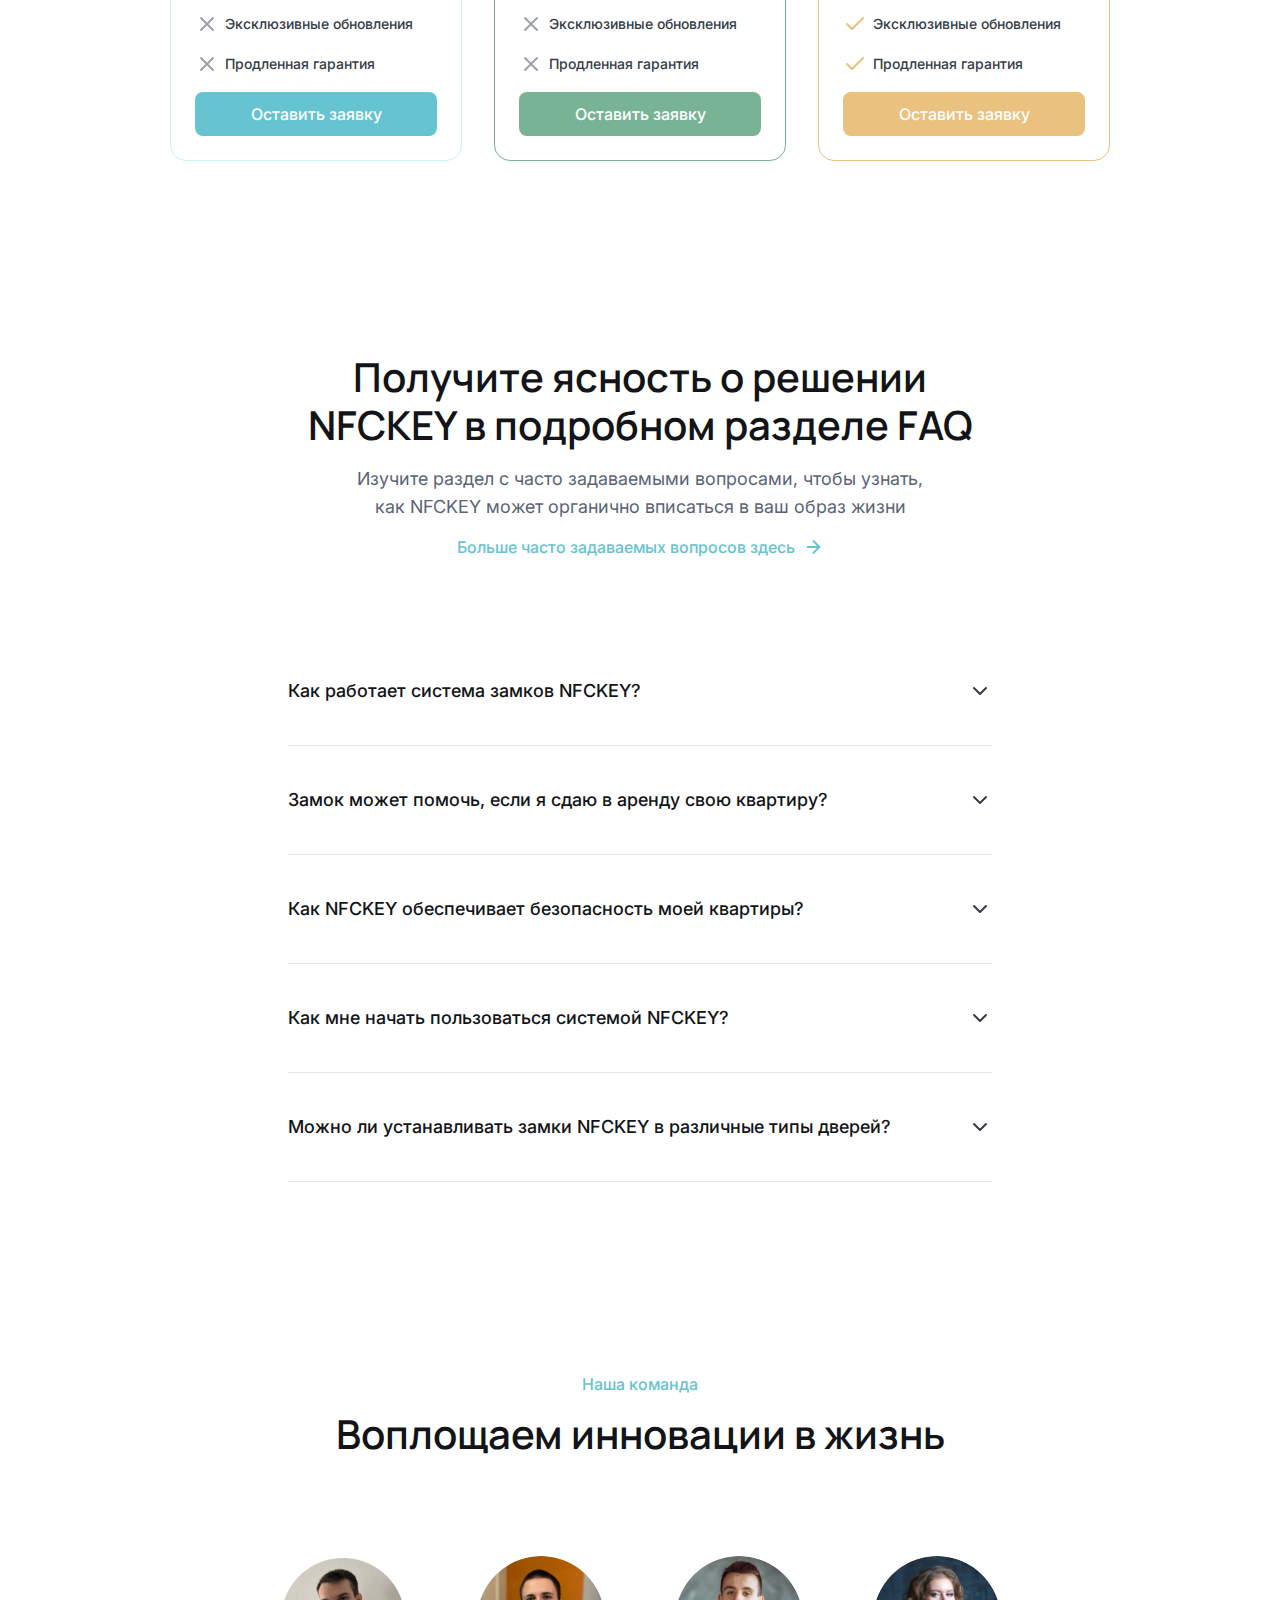
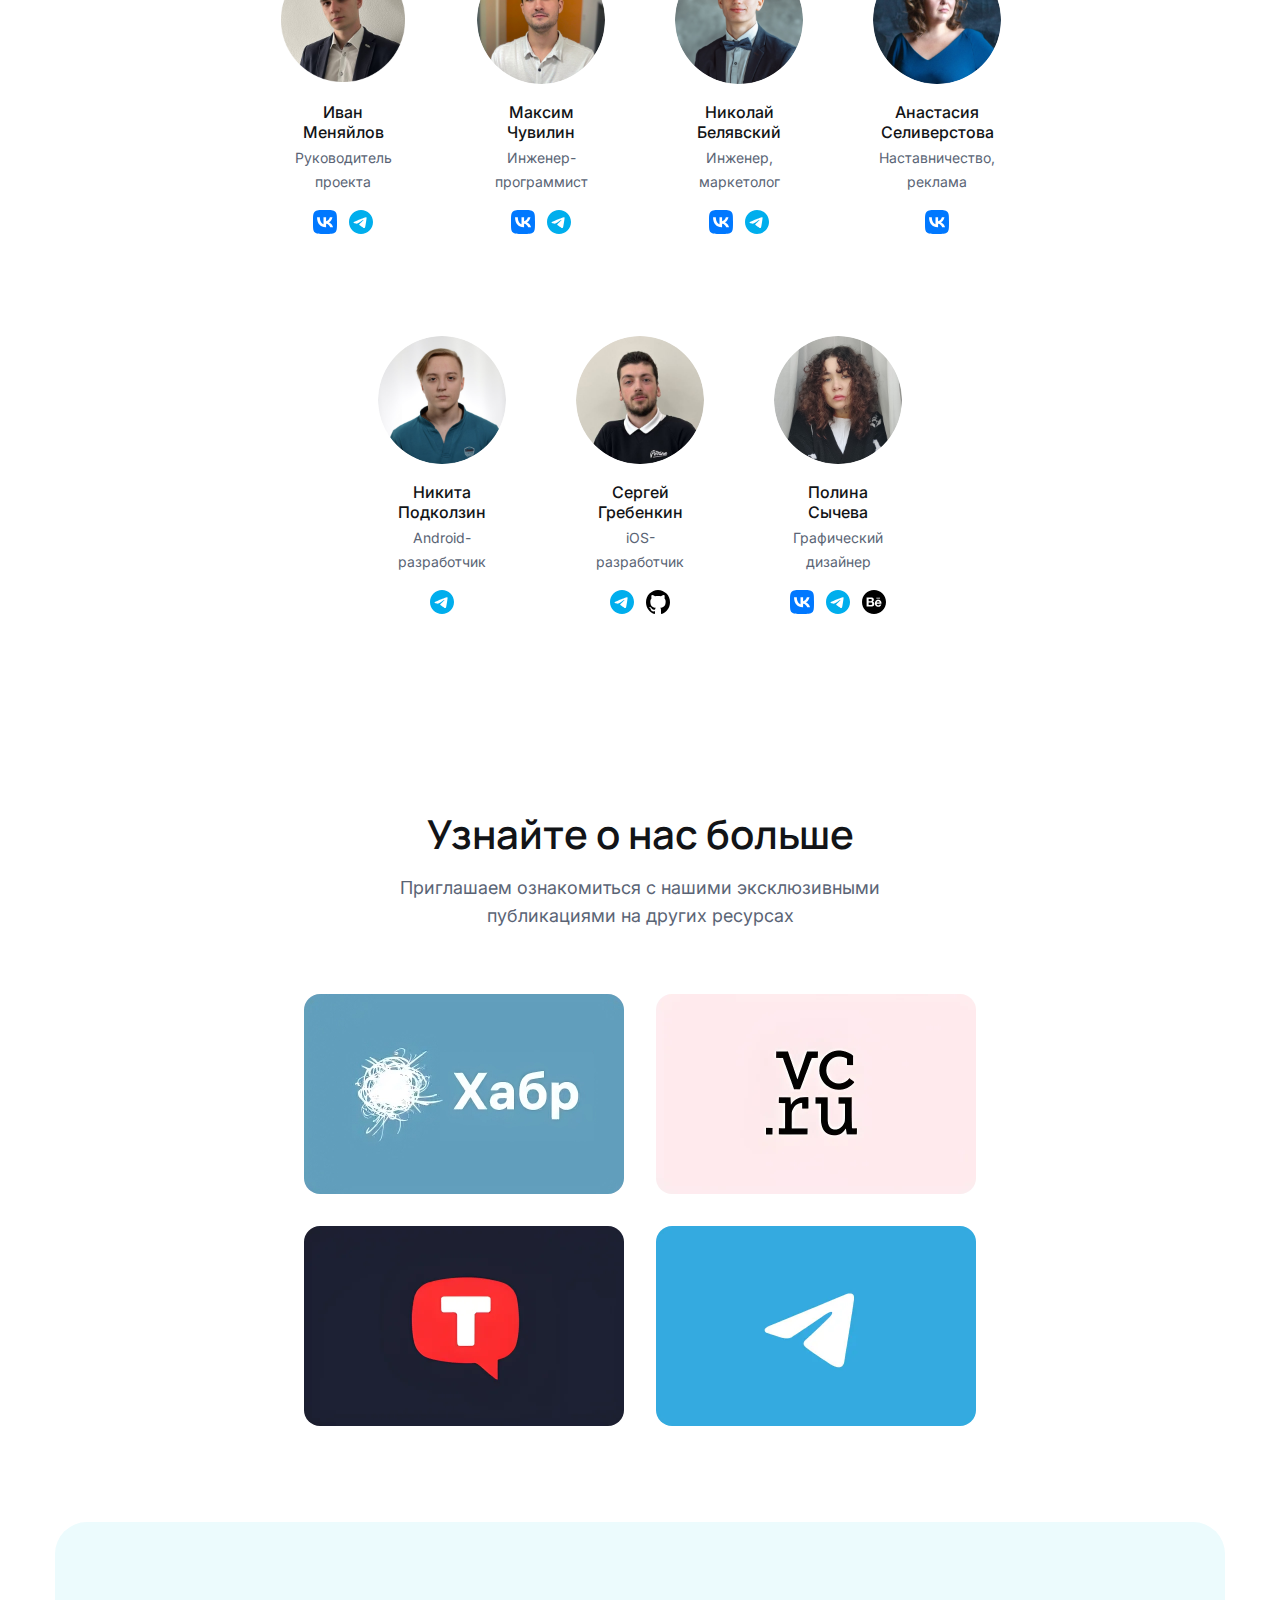
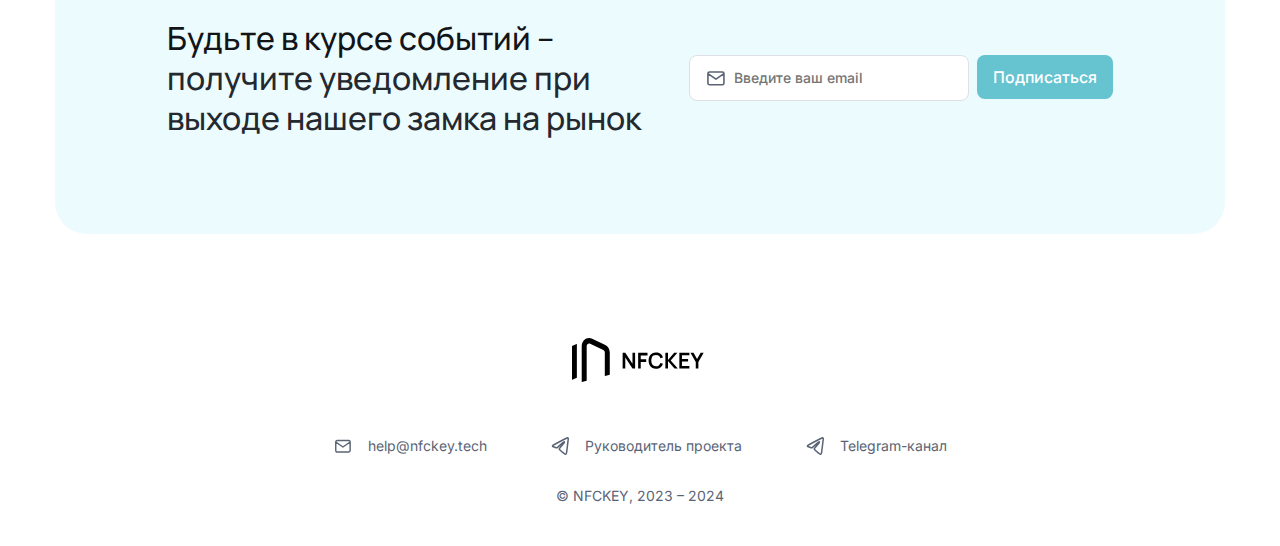
==== commit 41f51a53: "fix: :speech_balloon: update copyright date" ====
--- a/index.html
+++ b/index.html
@@ -1064,7 +1064,7 @@
               <a href="https://t.me/nfckey" class="footer-contacts__link para-xsmall-regular">Telegram-канал</a>
             </div>
           </div>
-          <p class="footer__copyright h25-14-regular">&copy; NFCKEY, 2023</p>
+          <p class="footer__copyright h25-14-regular">&copy; NFCKEY, 2023 – 2024</p>
         </div>
       </div>
     </div>
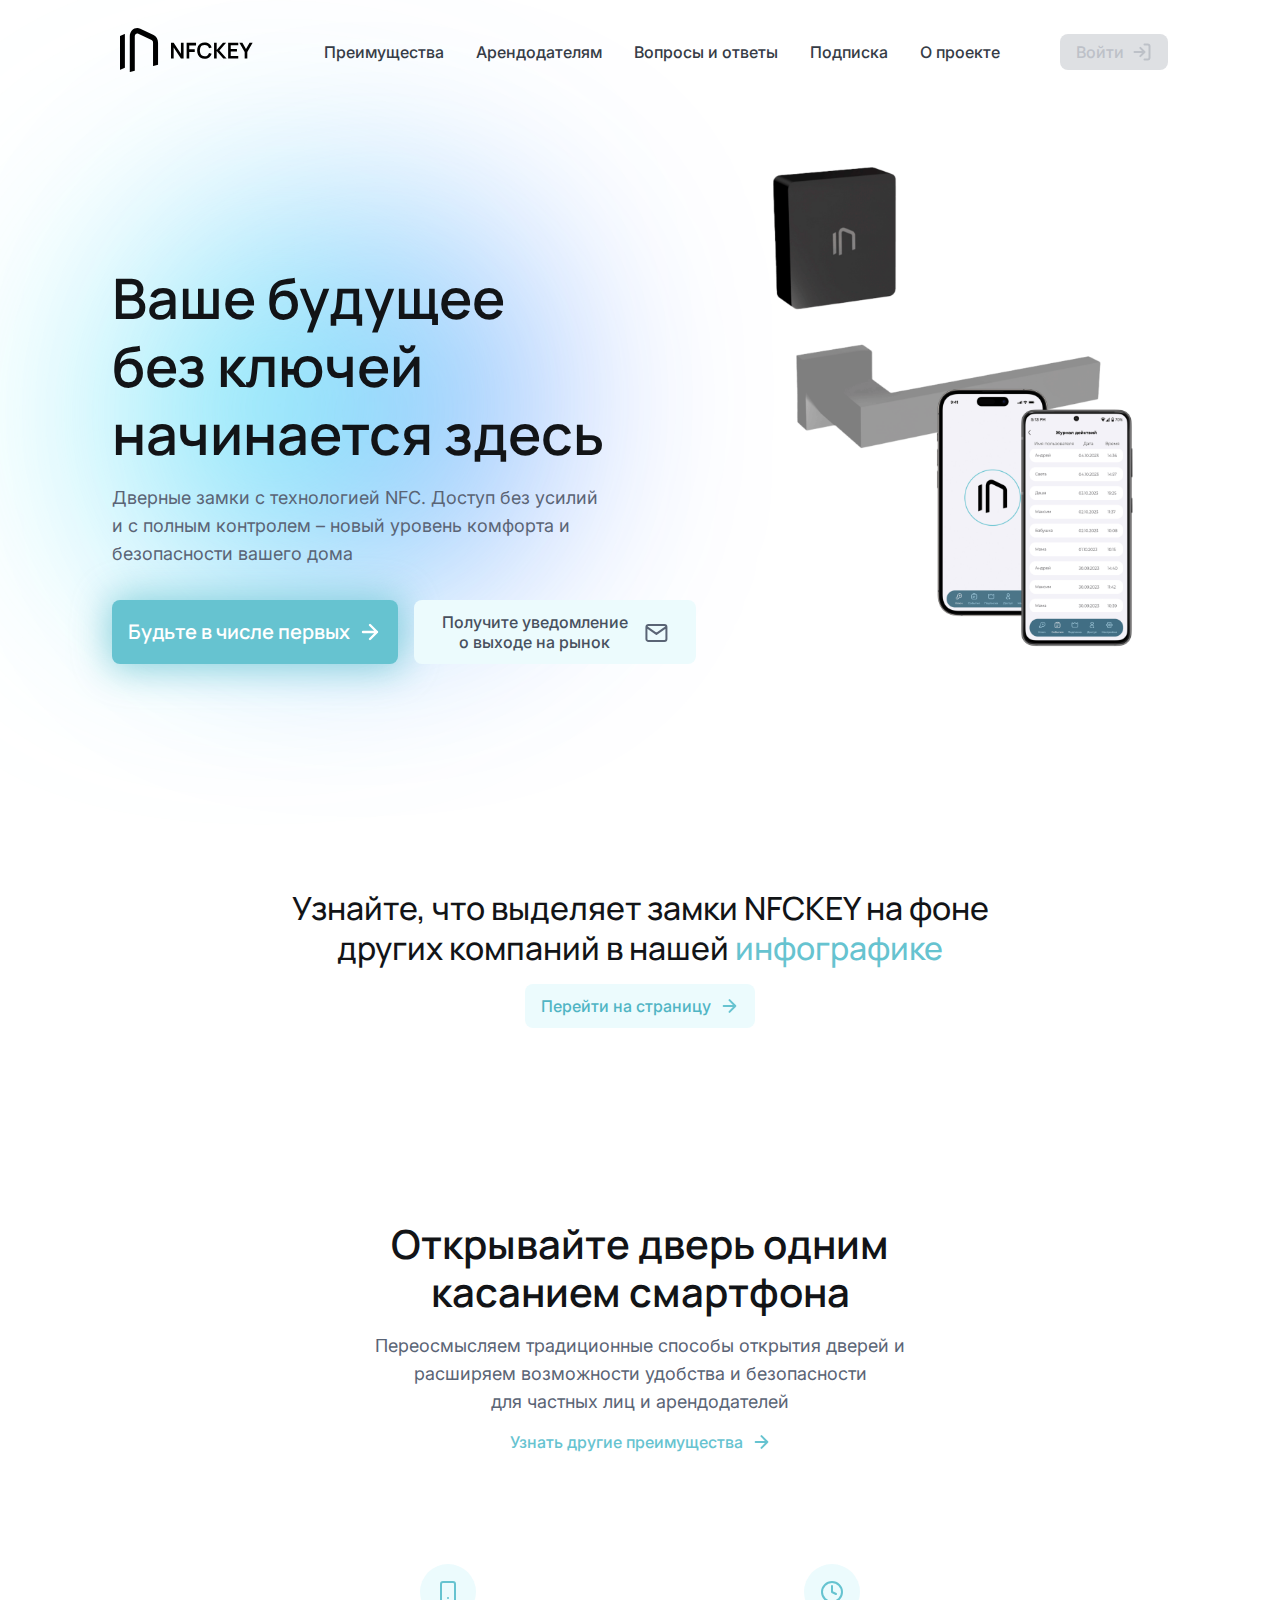
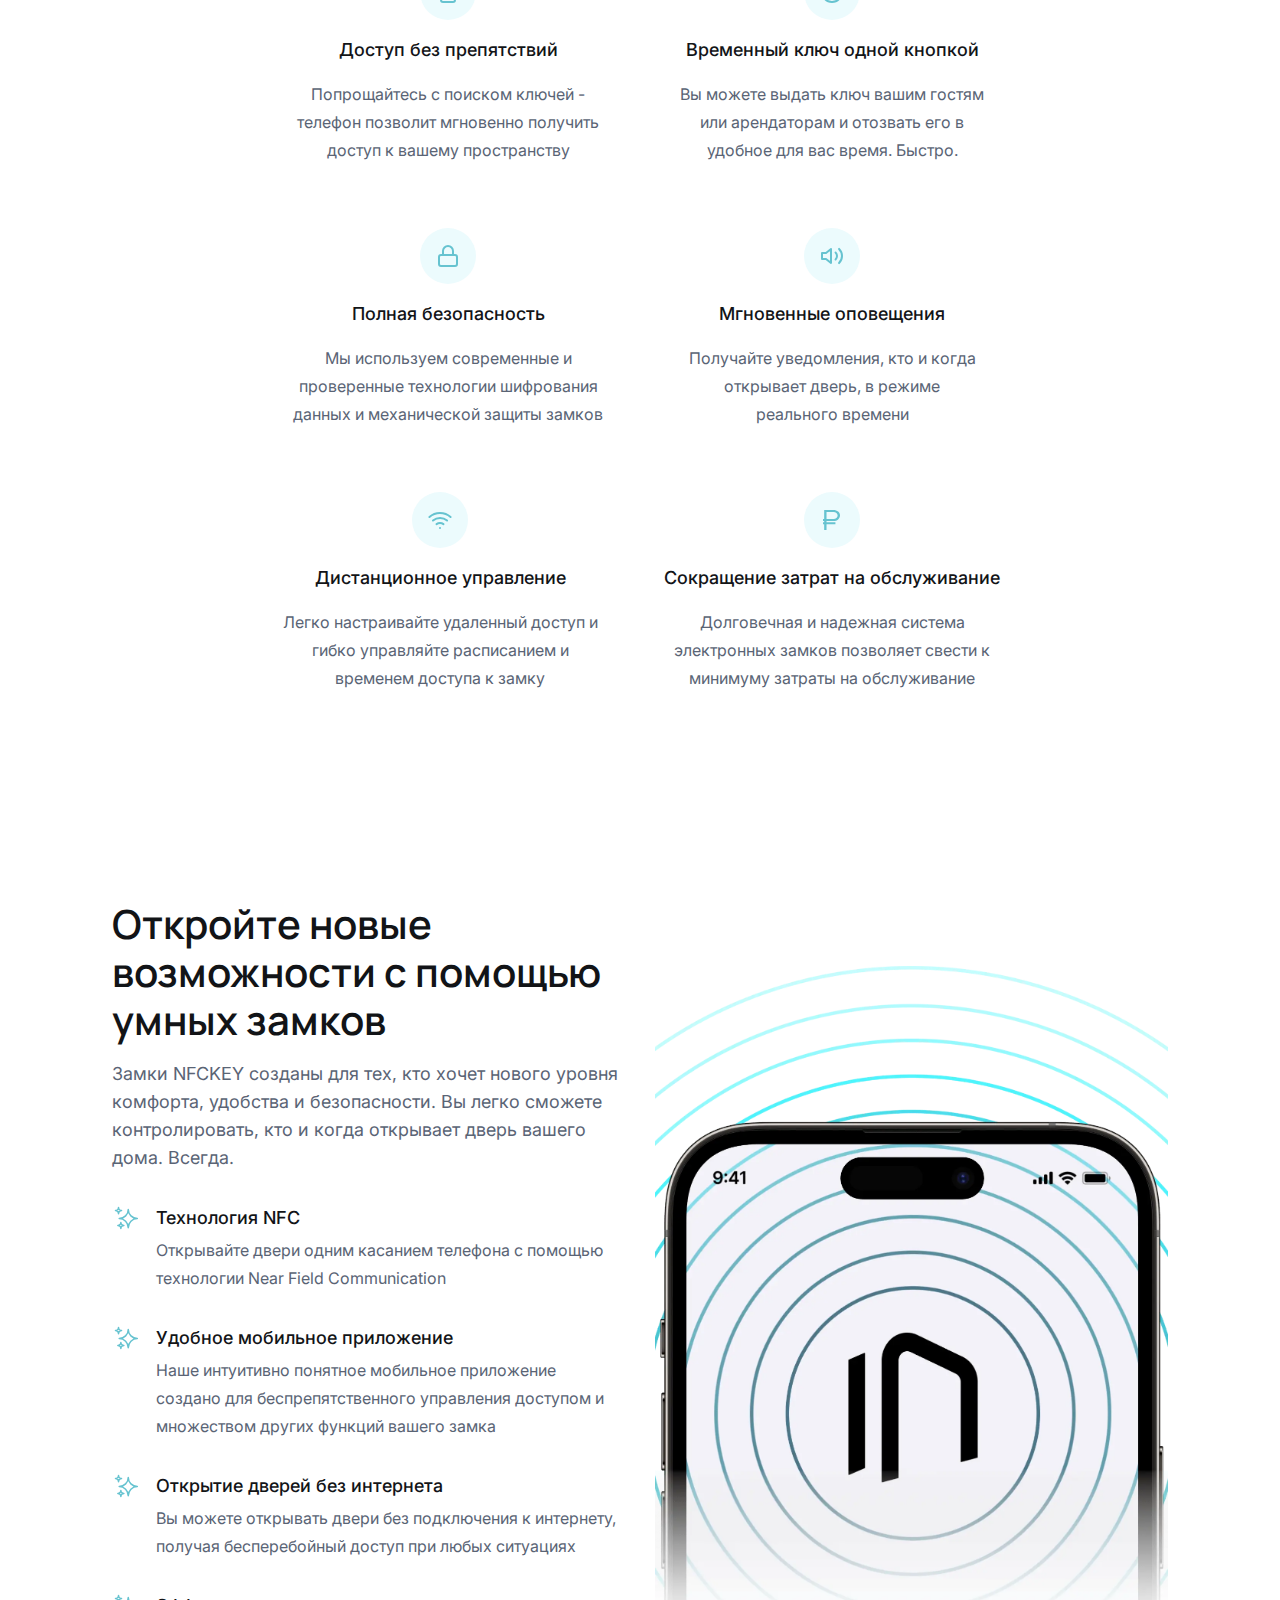
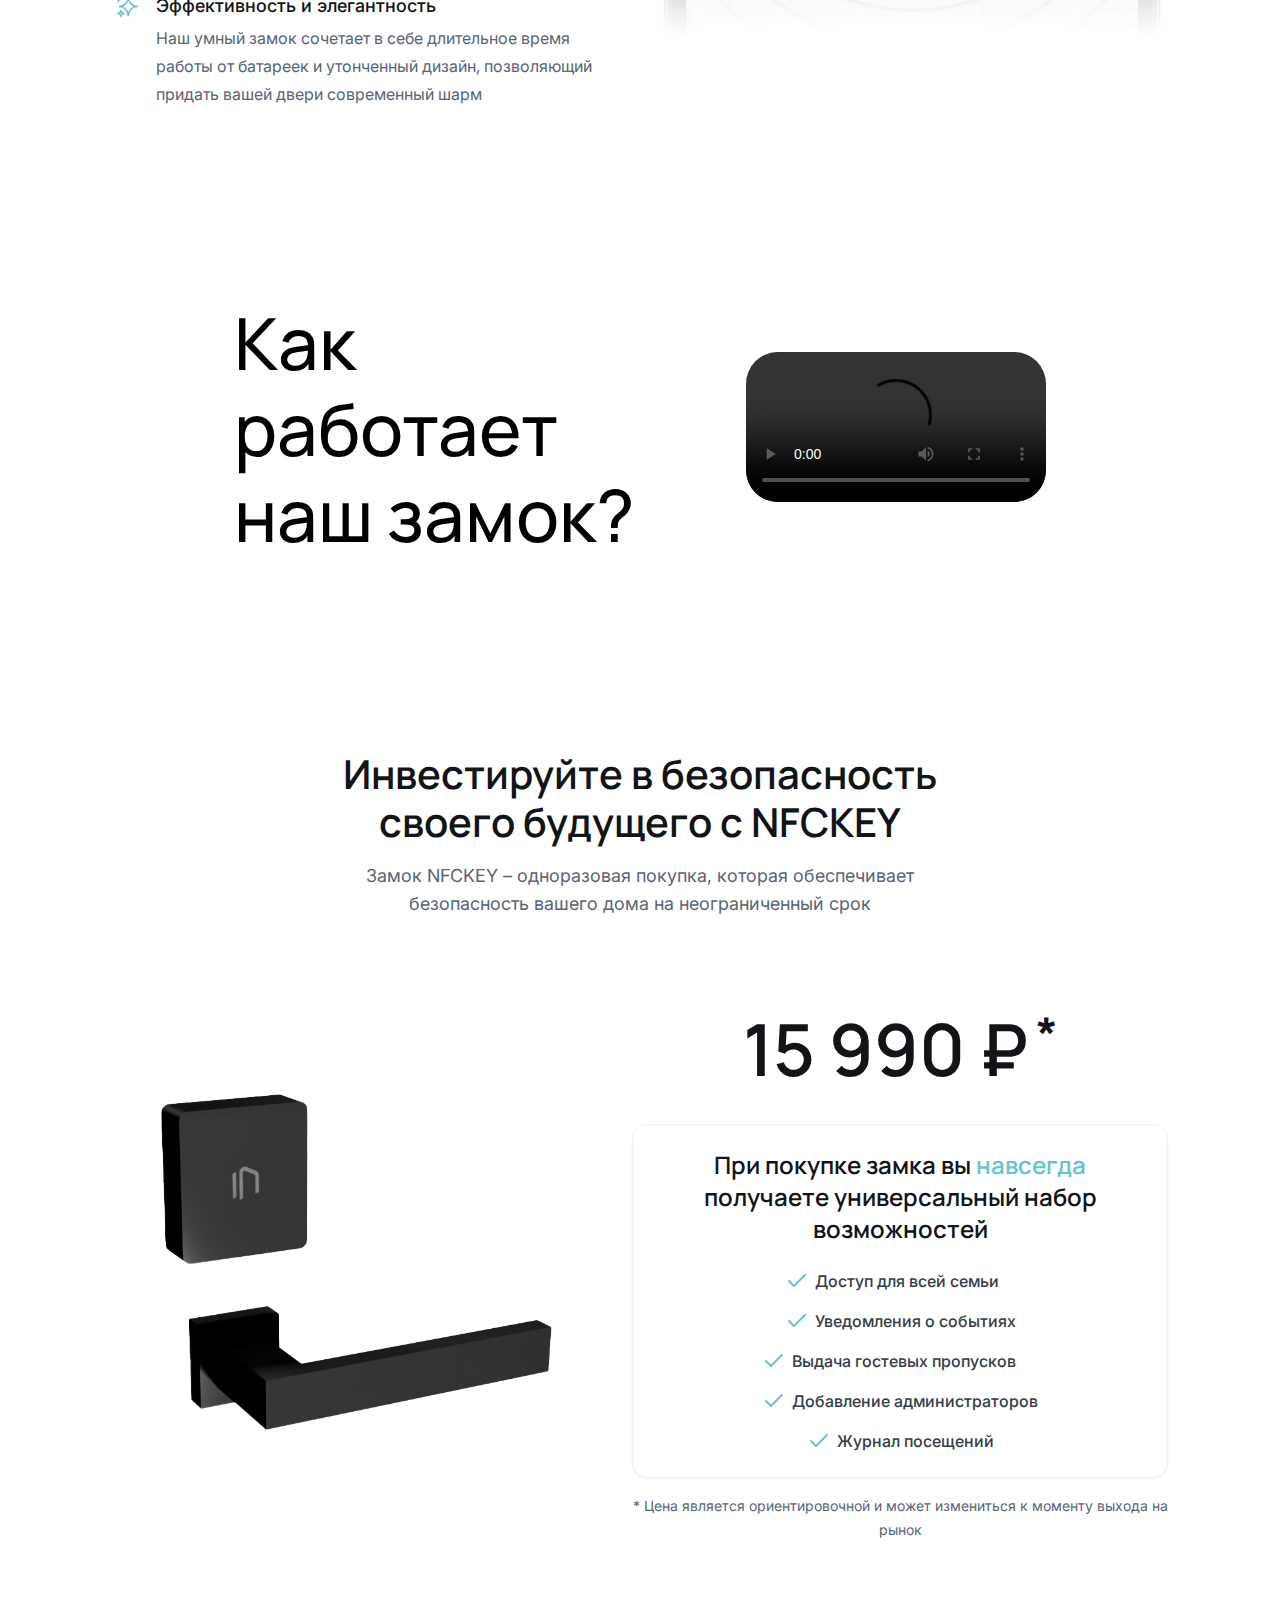
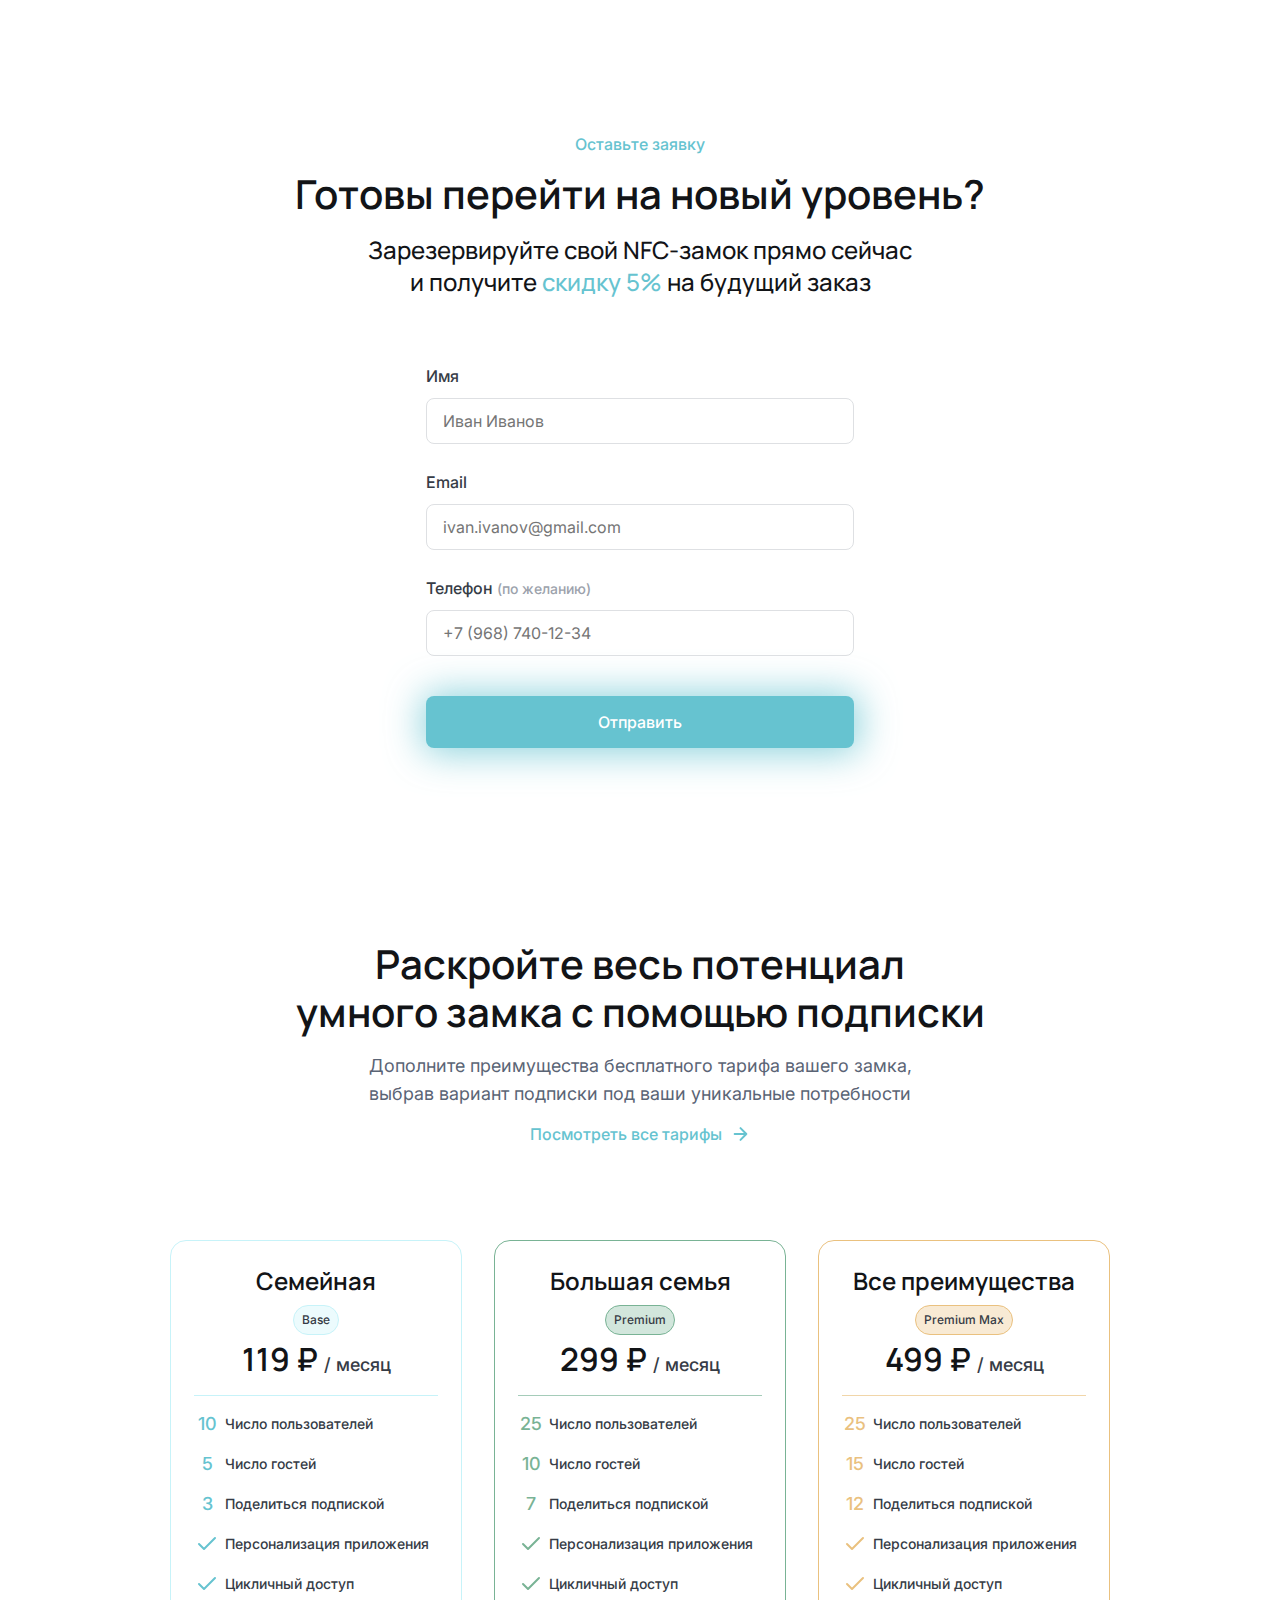
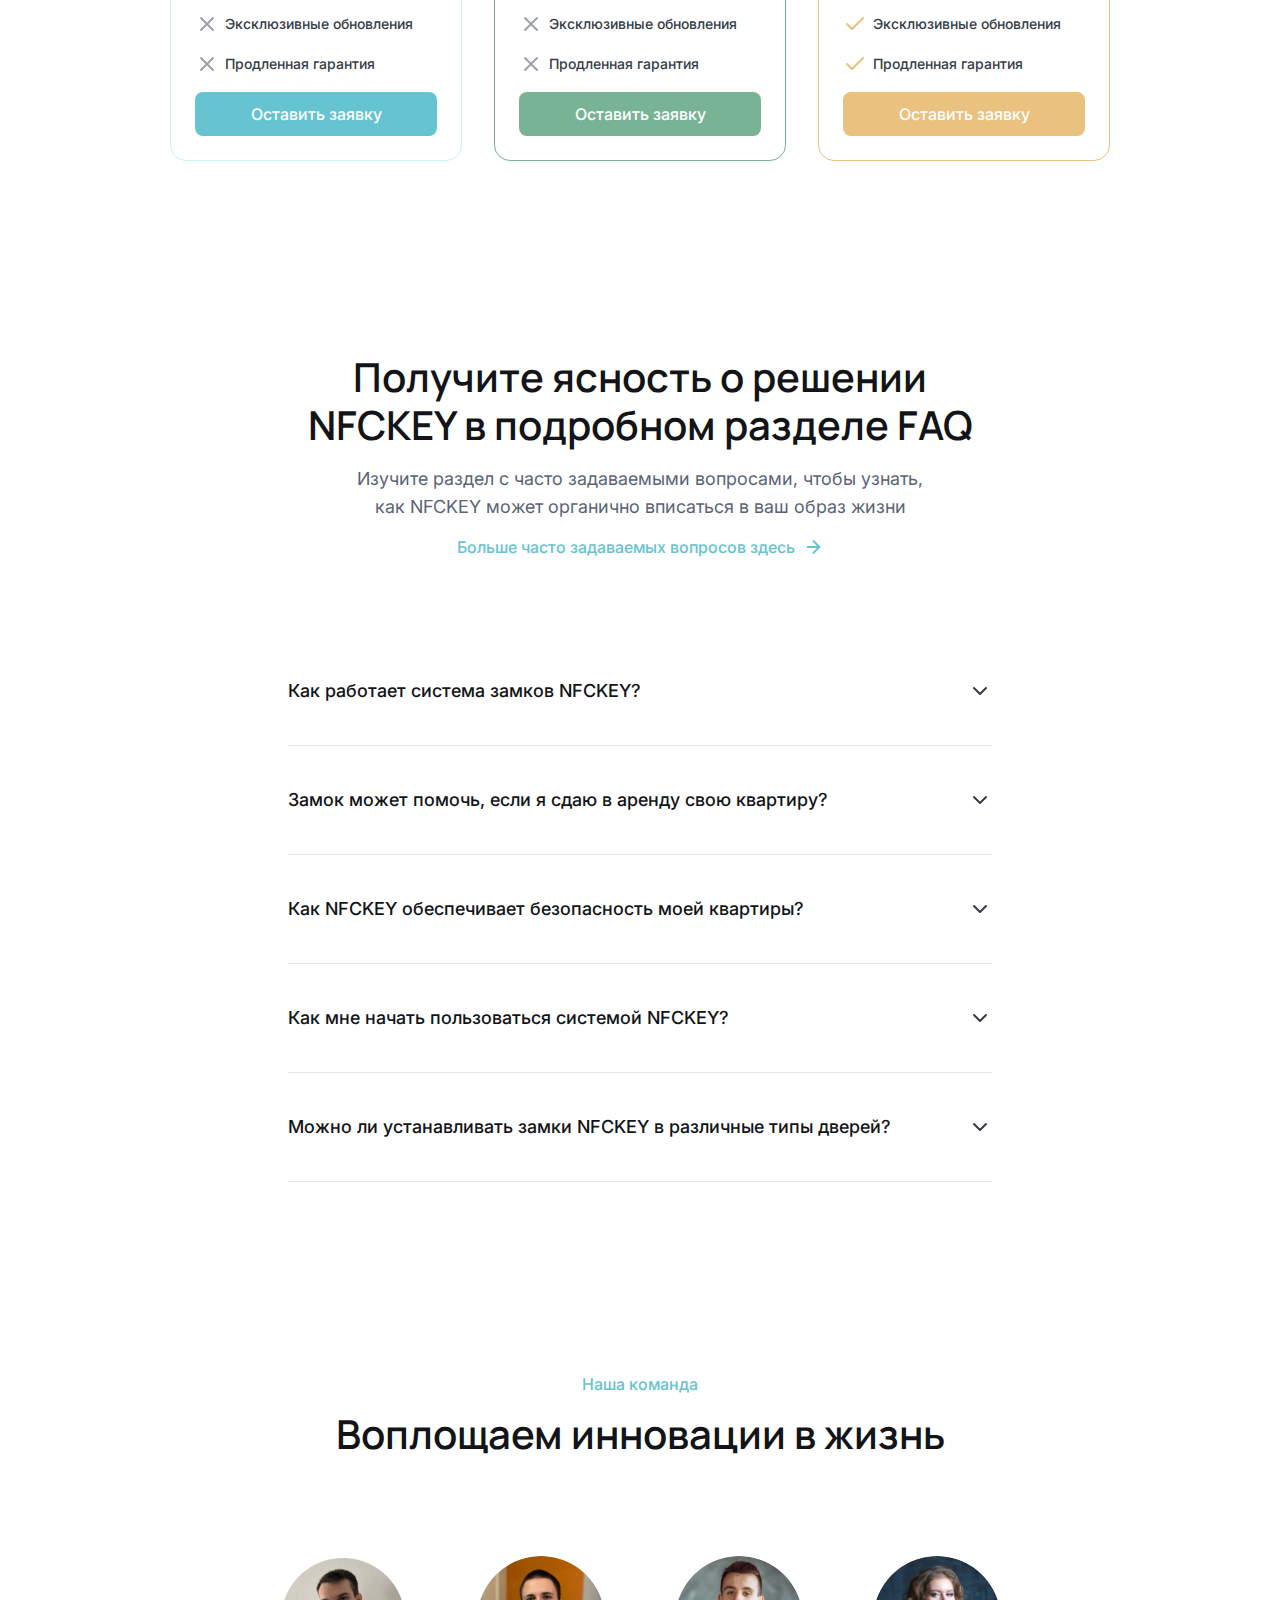
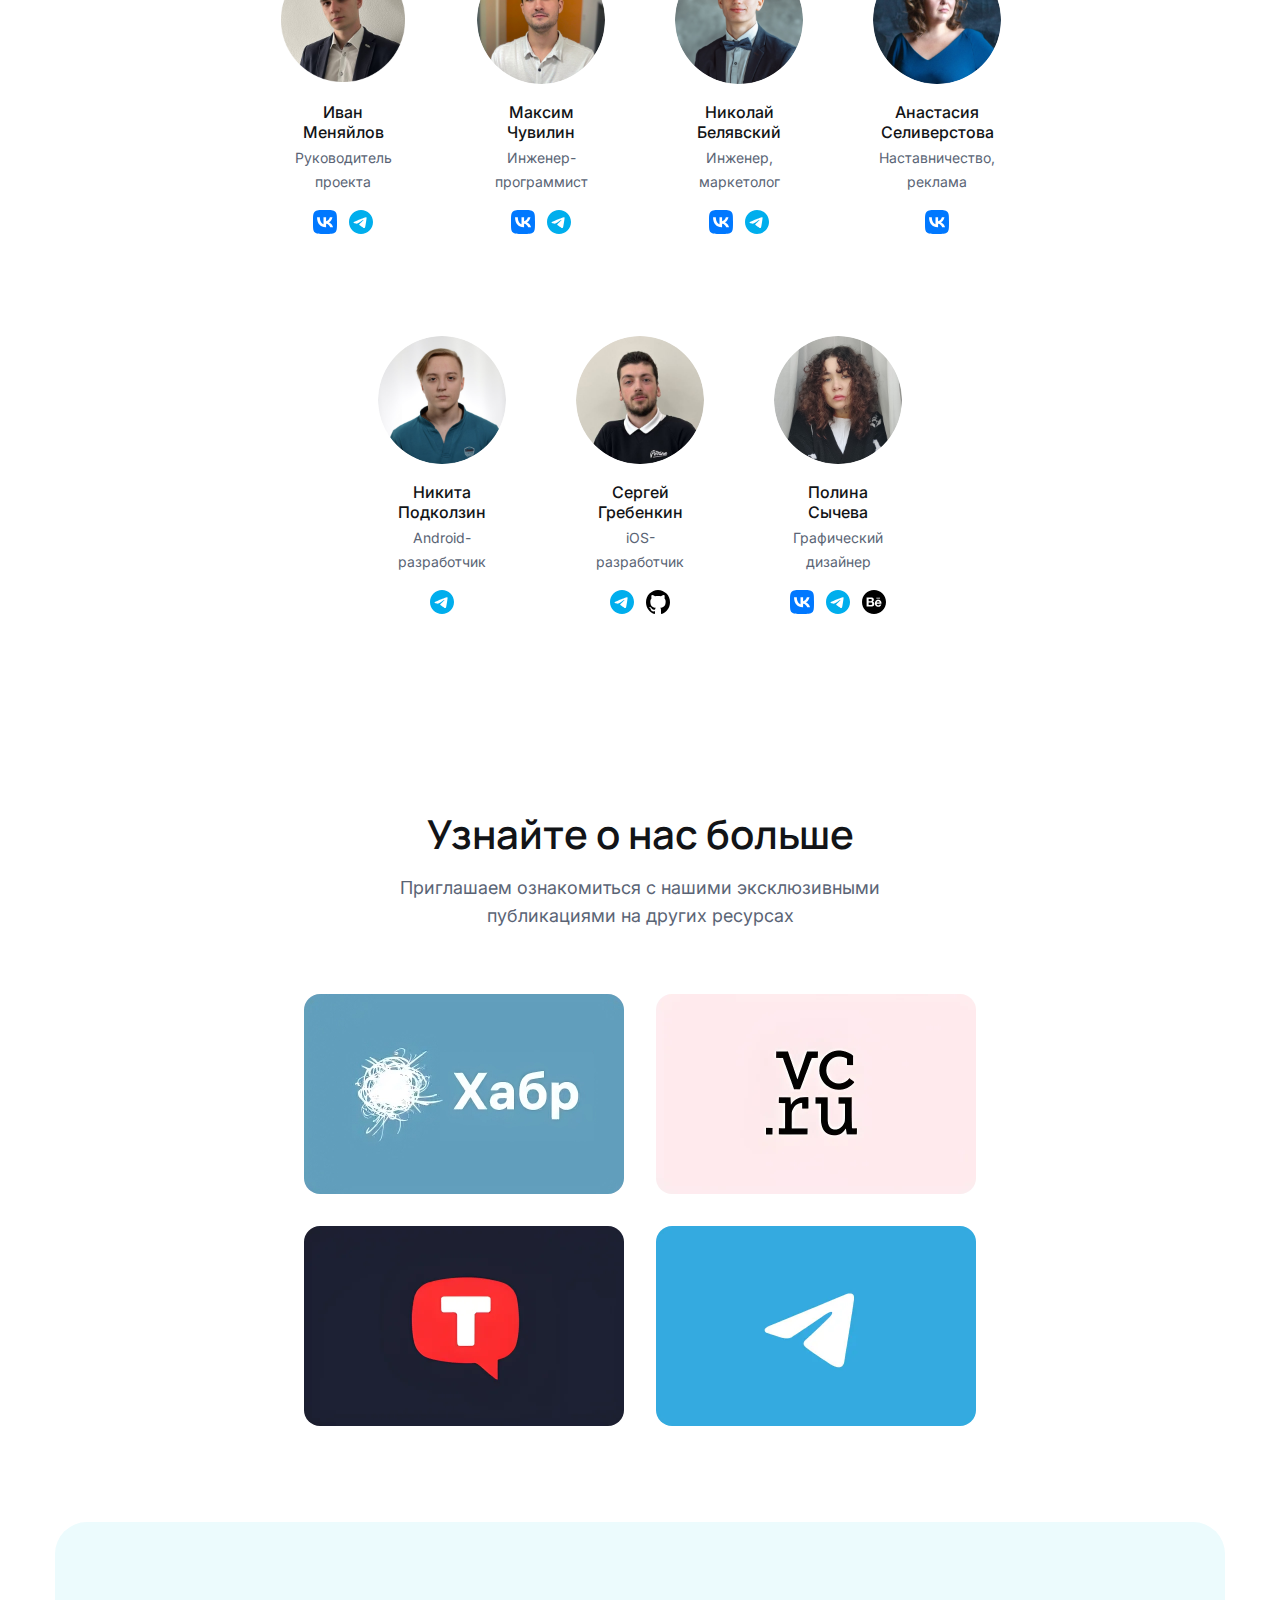
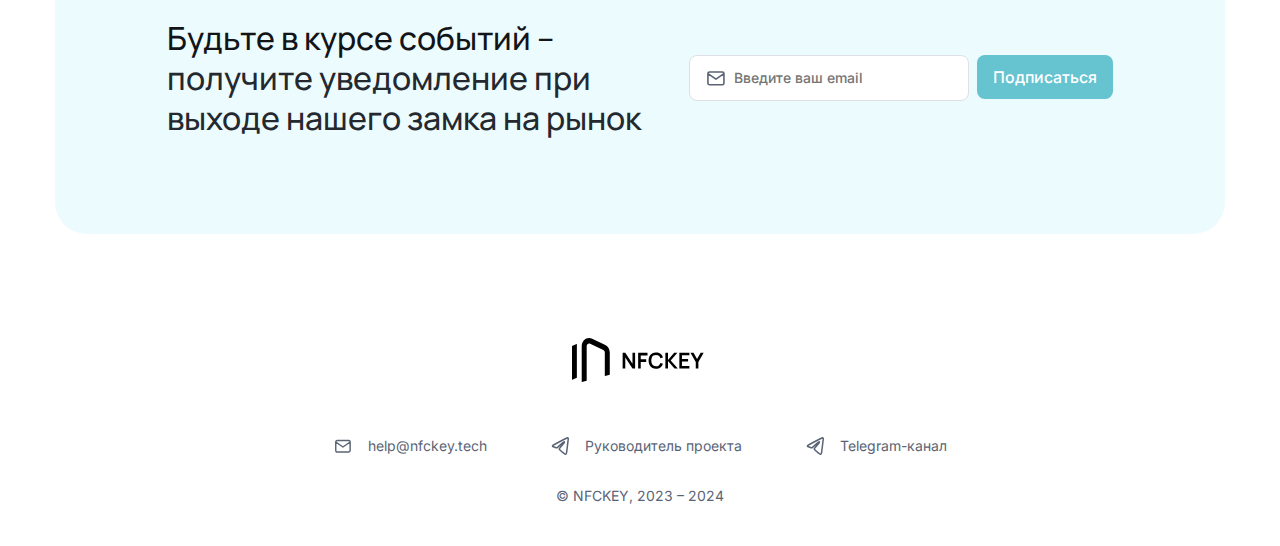
==== commit 46b028f5: "style: :speech_balloon: update tg links" ====
--- a/index.html
+++ b/index.html
@@ -857,7 +857,7 @@
                 <a href="https://vk.com/ivanich557" target="_blank" class="team__avatar__socials__social">
                   <img src="images/vk.svg" alt="VK">
                 </a>
-                <a href="https://t.me/jr557_m" target="_blank" class="team__avatar__socials__social">
+                <a href="https://t.me/ivan_menyaylov" target="_blank" class="team__avatar__socials__social">
                   <img src="images/telegram.svg" alt="Telegram">
                 </a>
               </div>
@@ -1057,7 +1057,7 @@
             </div>
             <div class="footer-contacts-column">
               <img src="images/telegram-no-bg.svg" alt="Telegram" width="18px">
-              <a href="https://t.me/jr557_m" class="footer-contacts__link para-xsmall-regular">Руководитель проекта</a>
+              <a href="https://t.me/ivan_menyaylov" class="footer-contacts__link para-xsmall-regular">Руководитель проекта</a>
             </div>
             <div class="footer-contacts-column">
               <img src="images/telegram-no-bg.svg" alt="Telegram" width="18px">
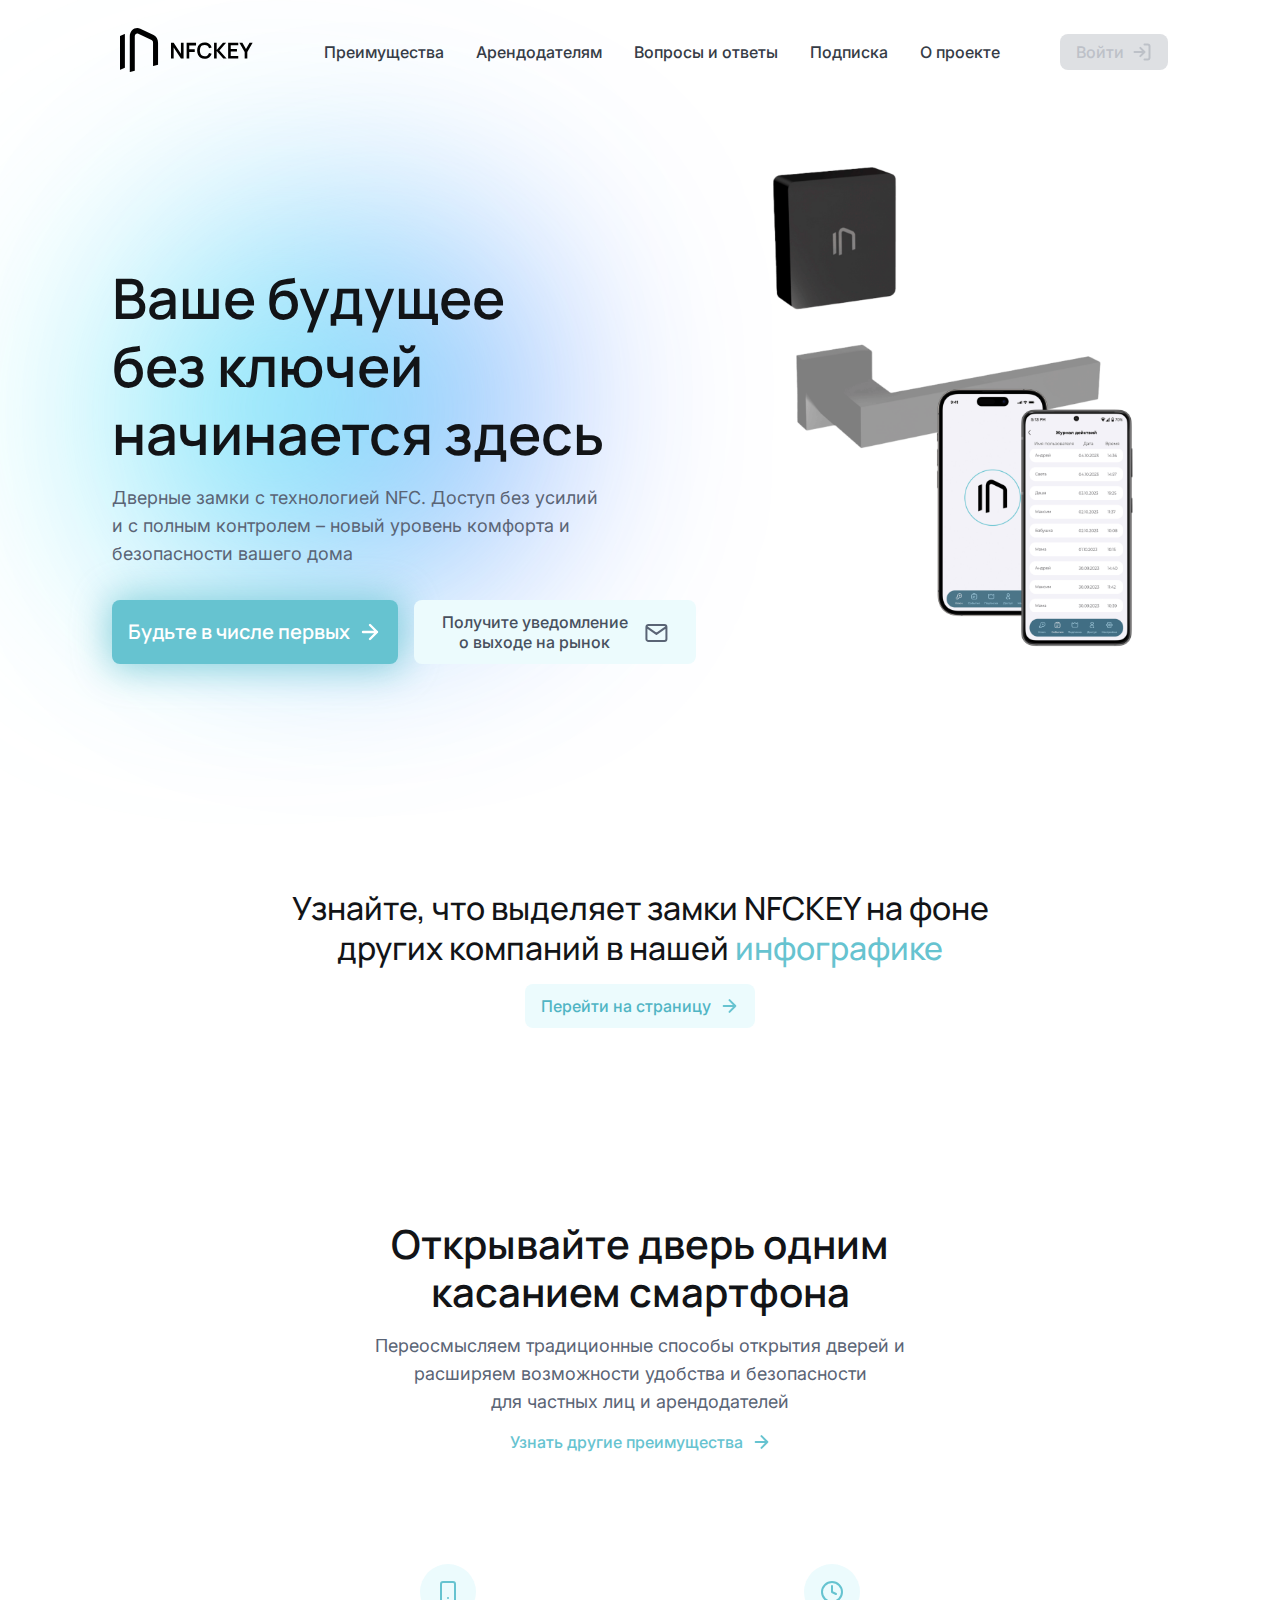
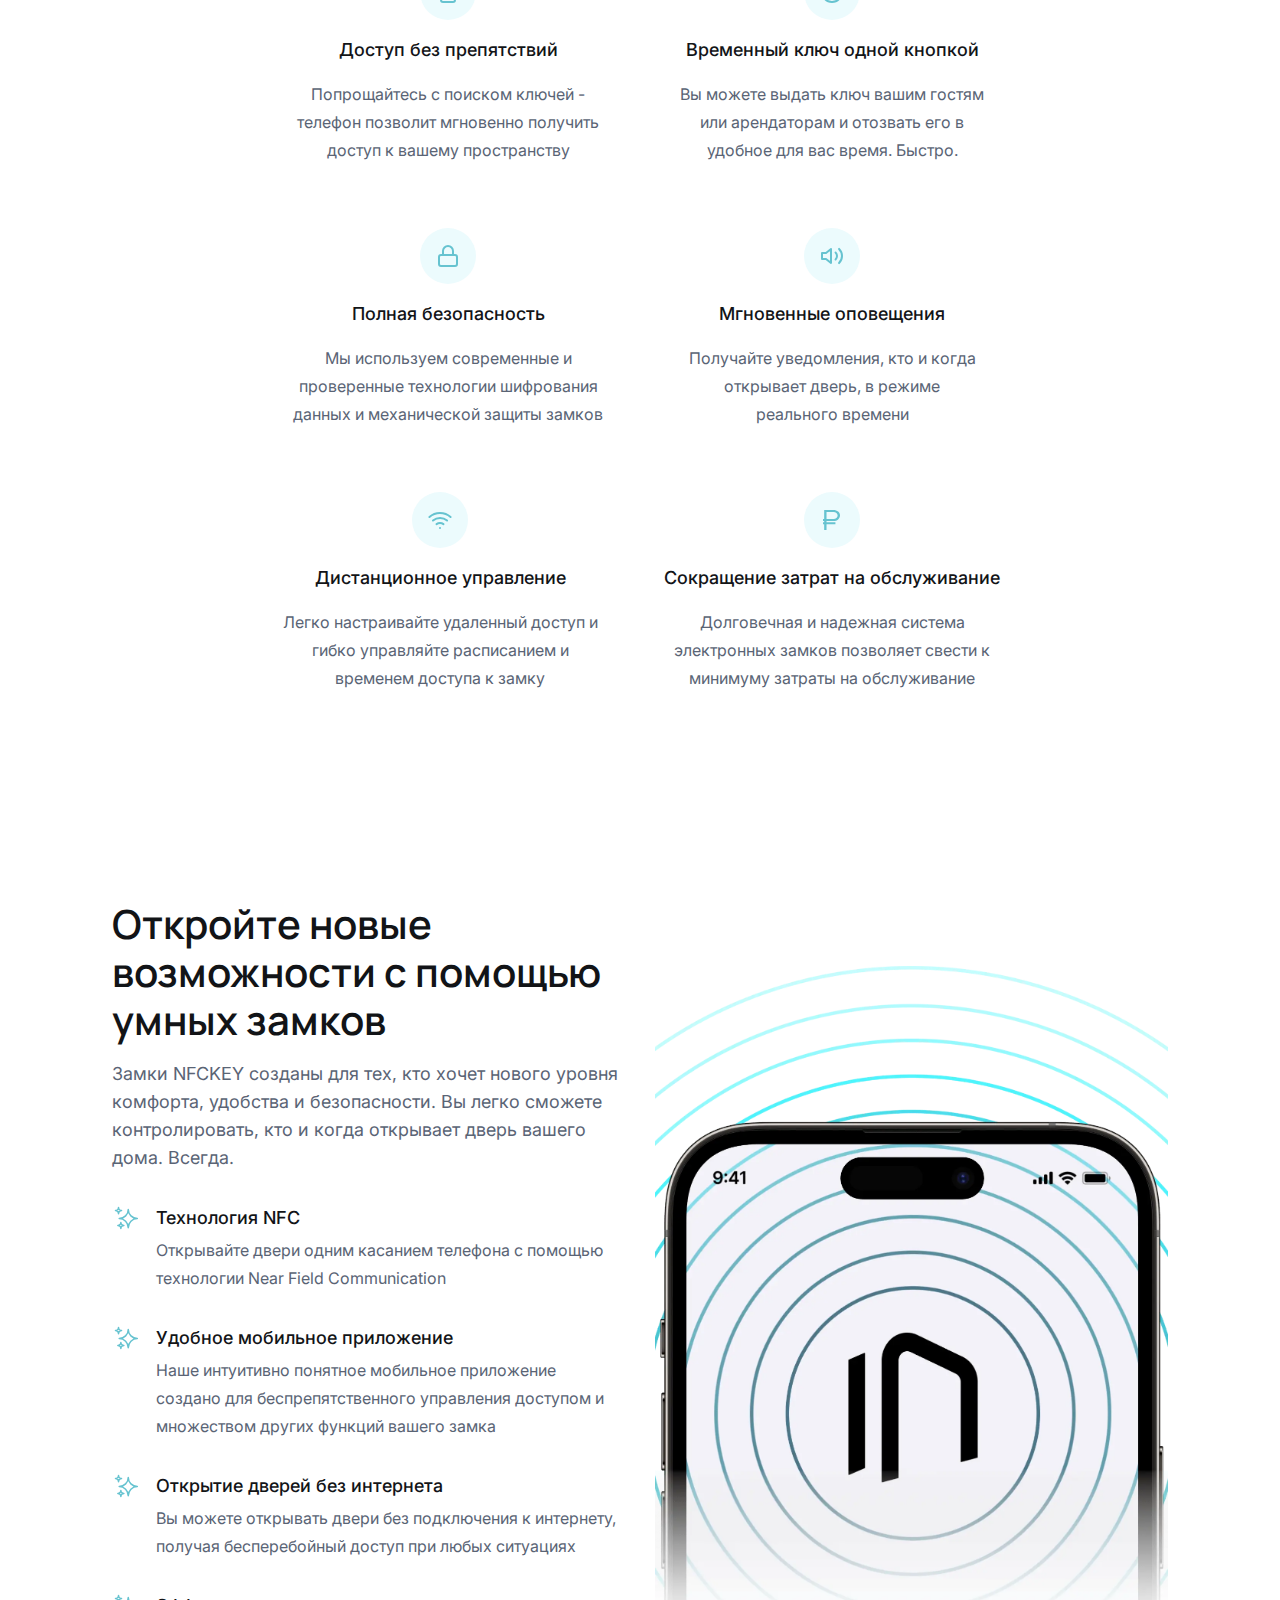
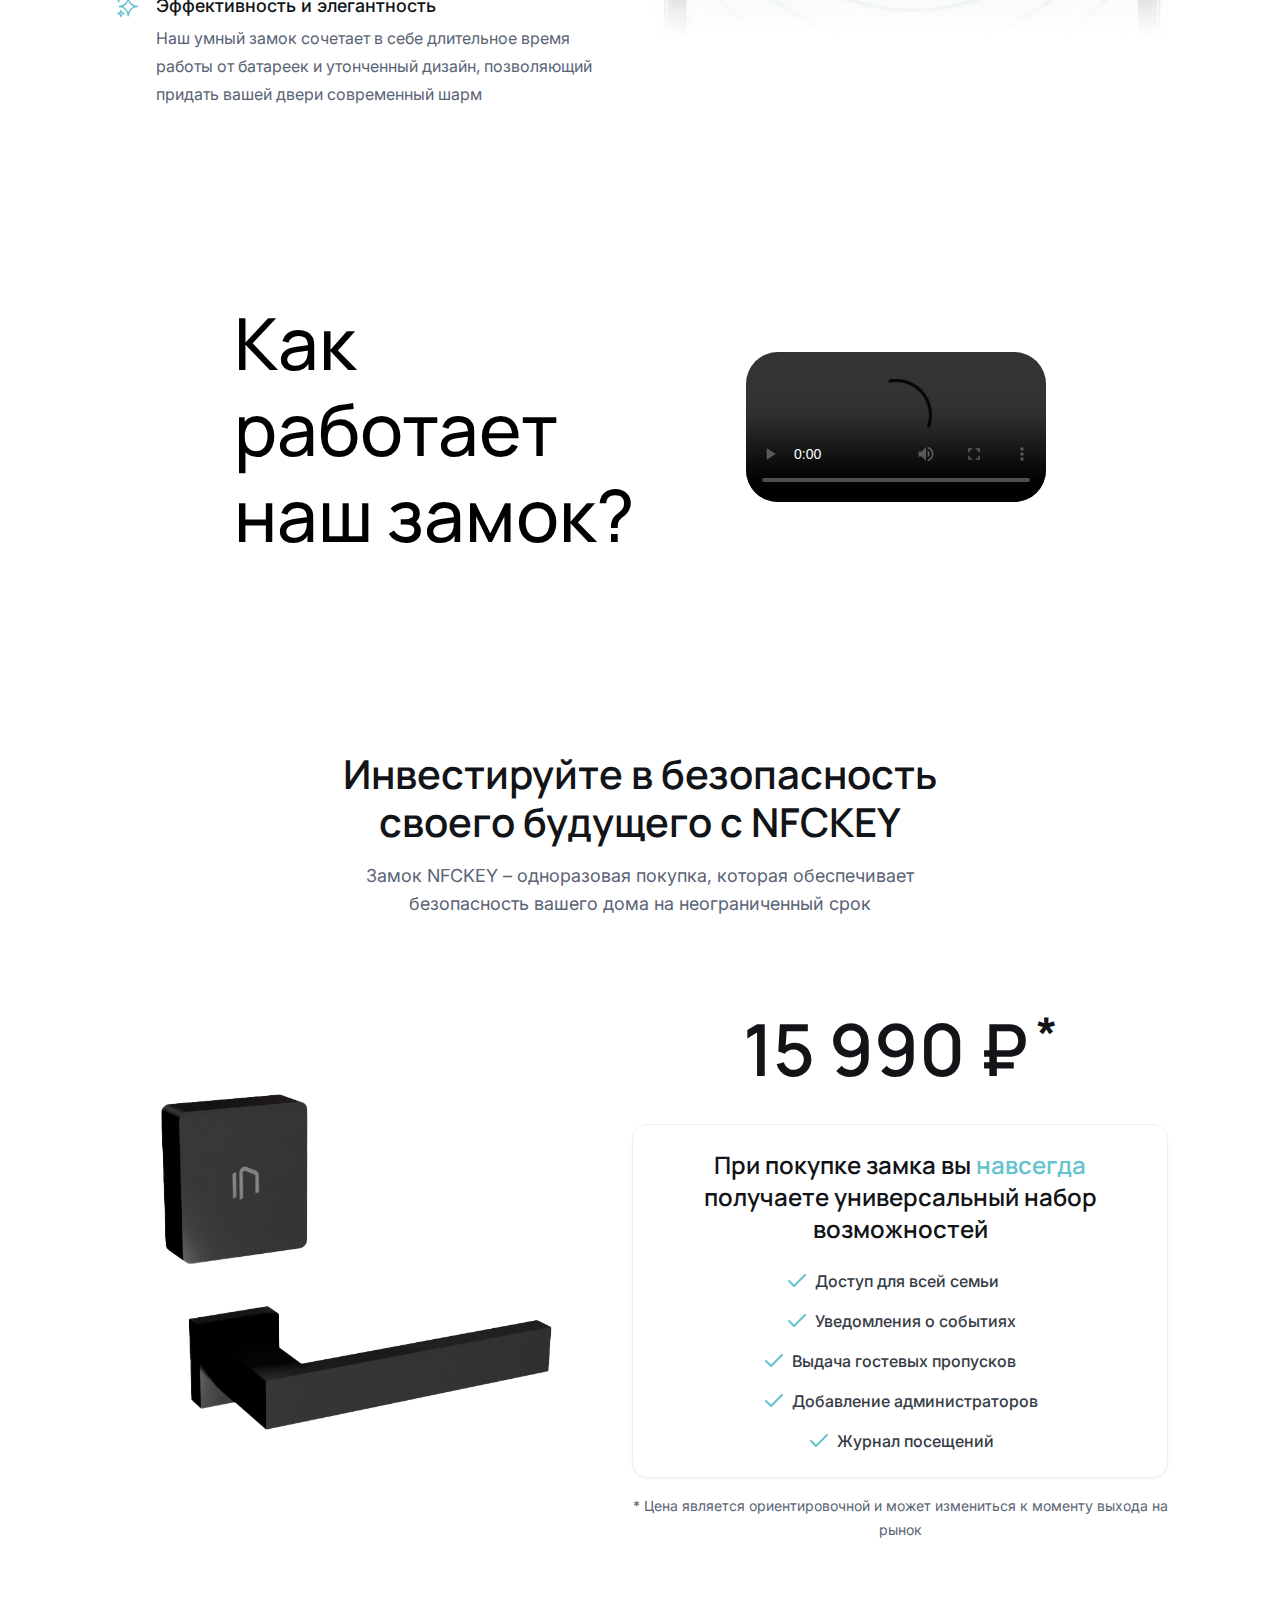
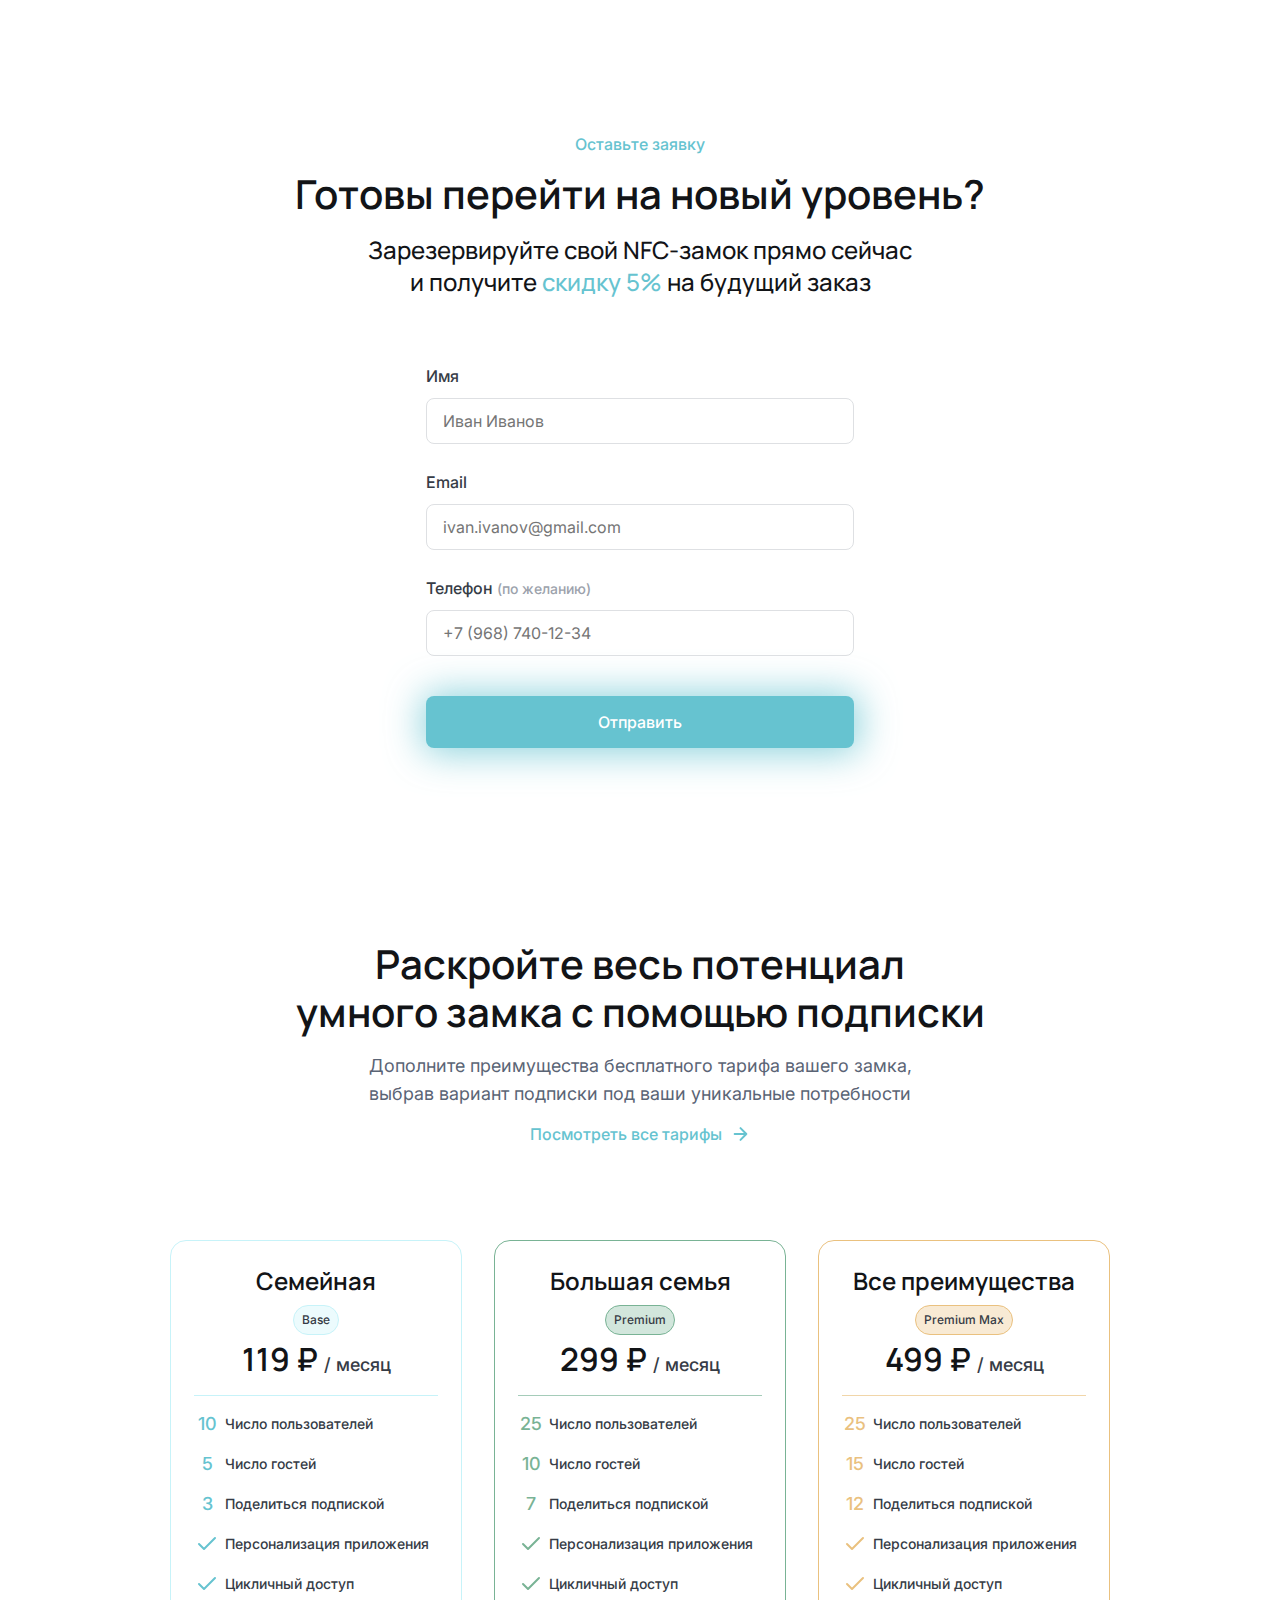
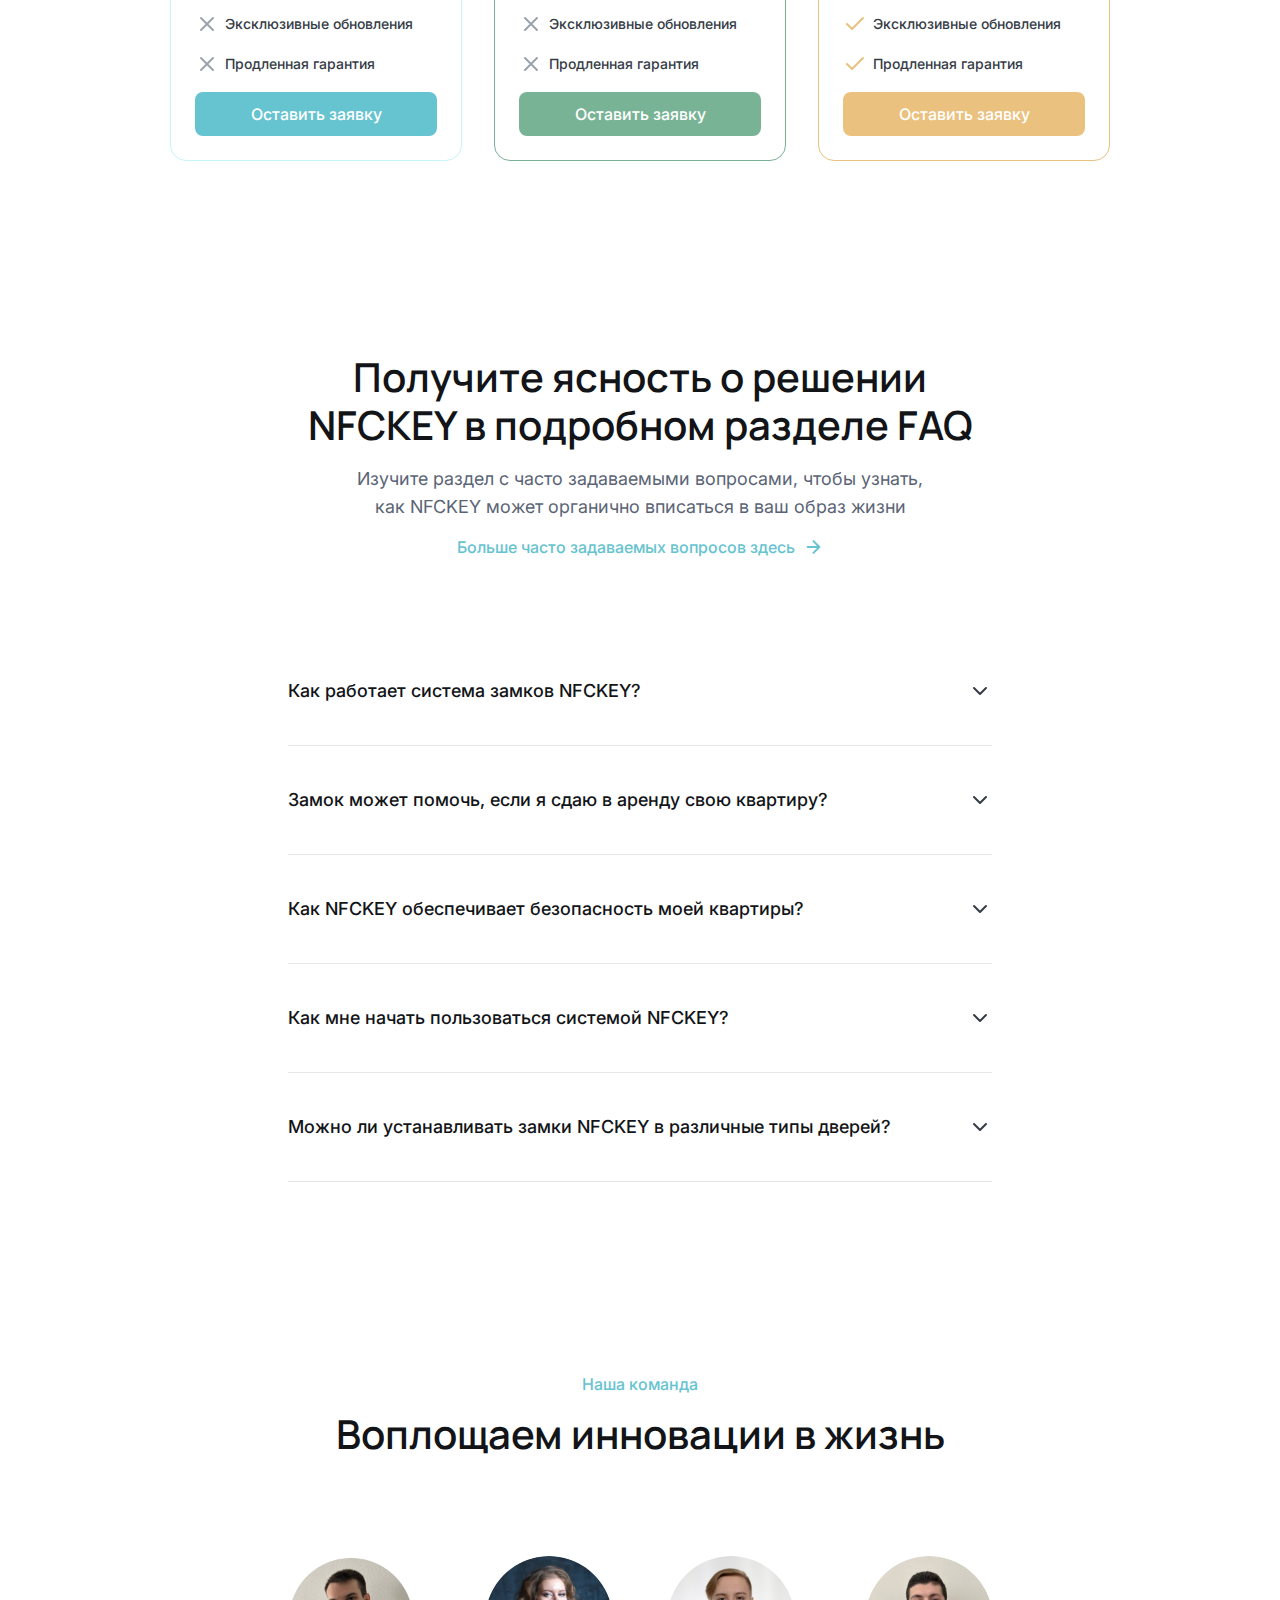
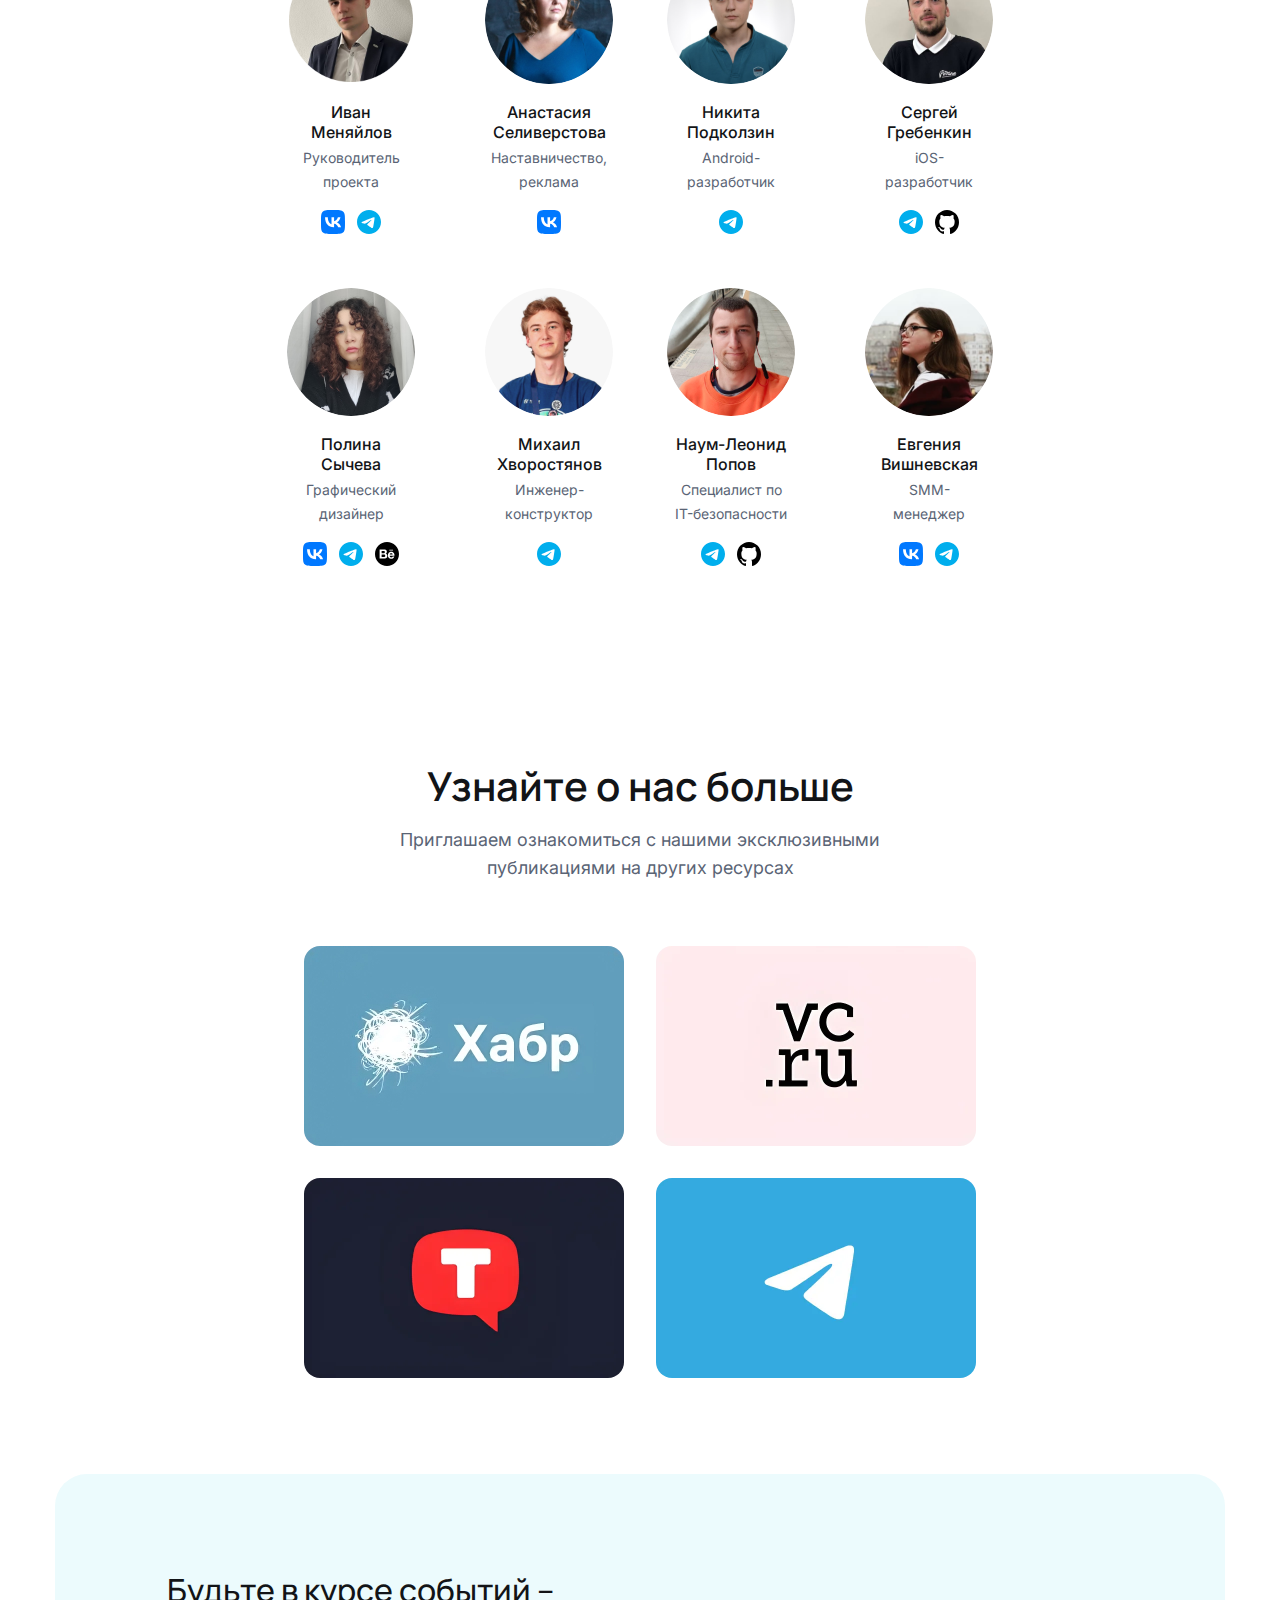
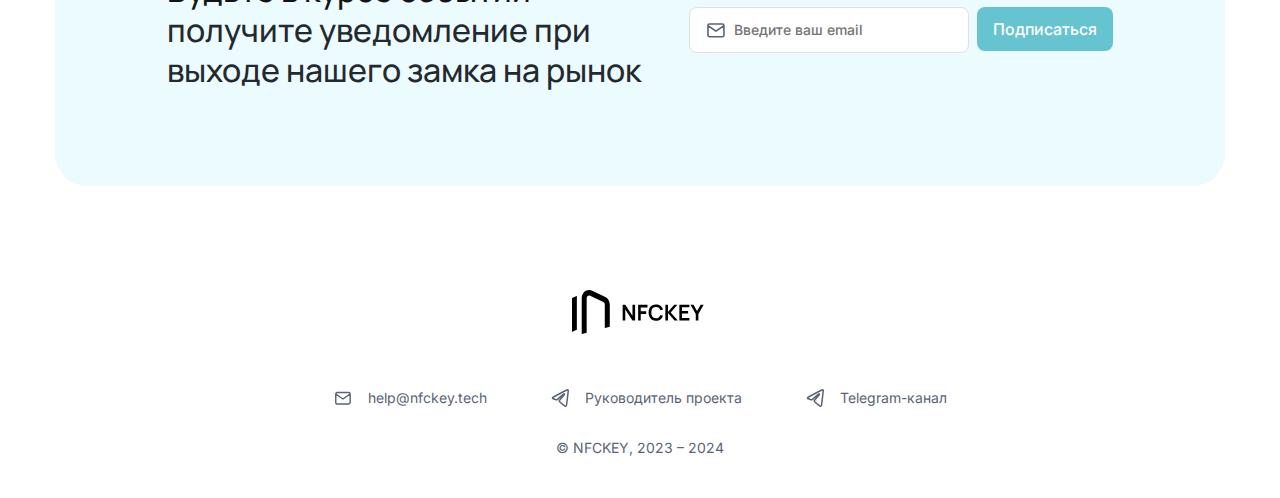
==== commit 48fa3246: "style: :bento: update team info" ====
--- a/index.html
+++ b/index.html
@@ -45,7 +45,7 @@
   <link rel="stylesheet" href="https://cdn.jsdelivr.net/npm/swiper@10/swiper-bundle.min.css" />
   <script src="js/main.js"></script>
   <!-- Yandex.Metrika counter --> 
-  <script type="text/javascript" > (function(m,e,t,r,i,k,a){m[i]=m[i]||function(){(m[i].a=m[i].a||[]).push(arguments)}; m[i].l=1*new Date(); for (var j = 0; j < document.scripts.length; j++) {if (document.scripts[j].src === r) { return; }} k=e.createElement(t),a=e.getElementsByTagName(t)[0],k.async=1,k.src=r,a.parentNode.insertBefore(k,a)}) (window, document, "script", "https://mc.yandex.ru/metrika/tag.js", "ym"); ym(95393937, "init", { clickmap:true, trackLinks:true, accurateTrackBounce:true, webvisor:true }); </script> <noscript><div><img src="https://mc.yandex.ru/watch/95393937" style="position:absolute; left:-9999px;" alt="" /></div></noscript> 
+  <!-- <script type="text/javascript" > (function(m,e,t,r,i,k,a){m[i]=m[i]||function(){(m[i].a=m[i].a||[]).push(arguments)}; m[i].l=1*new Date(); for (var j = 0; j < document.scripts.length; j++) {if (document.scripts[j].src === r) { return; }} k=e.createElement(t),a=e.getElementsByTagName(t)[0],k.async=1,k.src=r,a.parentNode.insertBefore(k,a)}) (window, document, "script", "https://mc.yandex.ru/metrika/tag.js", "ym"); ym(95393937, "init", { clickmap:true, trackLinks:true, accurateTrackBounce:true, webvisor:true }); </script> <noscript><div><img src="https://mc.yandex.ru/watch/95393937" style="position:absolute; left:-9999px;" alt="" /></div></noscript>  -->
   <!-- /Yandex.Metrika counter -->
 </head>
 
@@ -841,150 +841,174 @@
             <h2 class="subtitle-ca__content__title h400-40-semibold">Воплощаем инновации в жизнь</h2>
           </div>
         </div>
-        <div class="team__column">
-          <div class="team__avatar">
-            <div class="team__avatar__name">
-              <div class="team__avatar__base">
-                <img class="team__avatar__base__image" src="images/team-ivan-menyailov.png">
-              </div>
-              <div class="team__avatar__content">
-                <p class="team__avatar__content__name h50-16-medium">Иван <br>Меняйлов</p>
-                <p class="team__avatar__content__designation para-xsmall-regular">Руководитель проекта</p>
-              </div>
-            </div>
-            <div class="team__avatar__socials">
-              <div class="team__avatar__socials__row">
-                <a href="https://vk.com/ivanich557" target="_blank" class="team__avatar__socials__social">
-                  <img src="images/vk.svg" alt="VK">
-                </a>
-                <a href="https://t.me/ivan_menyaylov" target="_blank" class="team__avatar__socials__social">
-                  <img src="images/telegram.svg" alt="Telegram">
-                </a>
-              </div>
-            </div>
-          </div>
-          <div class="team__avatar">
-            <div class="team__avatar__name">
-              <div class="team__avatar__base">
-                <img class="team__avatar__base__image" src="images/team-masksim-chuvilin.png">
-              </div>
-              <div class="team__avatar__content">
-                <p class="team__avatar__content__name h50-16-medium">Максим <br>Чувилин</p>
-                <p class="team__avatar__content__designation para-xsmall-regular">Инженер-программист</p>
-              </div>
-            </div>
-            <div class="team__avatar__socials">
-              <div class="team__avatar__socials__row">
-                <a href="https://vk.com/maxon_baxon" target="_blank" class="team__avatar__socials__social">
-                  <img src="images/vk.svg" alt="VK">
-                </a>
-                <a href="https://t.me/nfckey" target="_blank" class="team__avatar__socials__social">
-                  <img src="images/telegram.svg" alt="Telegram">
-                </a>
-              </div>
-            </div>
-          </div>
-          <div class="team__avatar">
-            <div class="team__avatar__name">
-              <div class="team__avatar__base">
-                <img class="team__avatar__base__image" src="images/team-nikolay-belyavskiy.png">
-              </div>
-              <div class="team__avatar__content">
-                <p class="team__avatar__content__name h50-16-medium">Николай <br>Белявский</p>
-                <p class="team__avatar__content__designation para-xsmall-regular">Инженер, маркетолог</p>
-              </div>
-            </div>
-            <div class="team__avatar__socials">
-              <div class="team__avatar__socials__row">
-                <a href="https://vk.com/zoifam" target="_blank" class="team__avatar__socials__social">
-                  <img src="images/vk.svg" alt="VK">
-                </a>
-                <a href="https://t.me/nfckey" target="_blank" class="team__avatar__socials__social">
-                  <img src="images/telegram.svg" alt="Telegram">
-                </a>
-              </div>
-            </div>
-          </div>
-          <div class="team__avatar">
-            <div class="team__avatar__name">
-              <div class="team__avatar__base">
-                <img class="team__avatar__base__image" src="images/team-anastasiya-seliverstova.png">
-              </div>
-              <div class="team__avatar__content">
-                <p class="team__avatar__content__name h50-16-medium">Анастасия <br>Селиверстова</p>
-                <p class="team__avatar__content__designation para-xsmall-regular">Наставничество, реклама</p>
-              </div>
-            </div>
-            <div class="team__avatar__socials">
-              <div class="team__avatar__socials__row">
-                <a href="https://vk.com/aismirnova" target="_blank" class="team__avatar__socials__social">
-                  <img src="images/vk.svg" alt="VK">
-                </a>
-              </div>
-            </div>
-          </div>
-        </div>
-        <div class="team__column">
-          <div class="team__avatar">
-            <div class="team__avatar__name">
-              <div class="team__avatar__base">
-                <img class="team__avatar__base__image" src="images/team-nikita-podkolzin.png">
-              </div>
-              <div class="team__avatar__content">
-                <p class="team__avatar__content__name h50-16-medium">Никита <br>Подколзин</p>
-                <p class="team__avatar__content__designation para-xsmall-regular">Android-разработчик</p>
-              </div>
-            </div>
-            <div class="team__avatar__socials">
-              <div class="team__avatar__socials__row">
-                <a href="https://t.me/nfckey" target="_blank" class="team__avatar__socials__social">
-                  <img src="images/telegram.svg" alt="Telegram">
-                </a>
-              </div>
-            </div>
-          </div>
-          <div class="team__avatar">
-            <div class="team__avatar__name">
-              <div class="team__avatar__base">
-                <img class="team__avatar__base__image" src="images/team-sergey-grebenkin.png">
-              </div>
-              <div class="team__avatar__content">
-                <p class="team__avatar__content__name h50-16-medium">Сергей <br>Гребенкин</p>
-                <p class="team__avatar__content__designation para-xsmall-regular">iOS-<br>разработчик</p>
-              </div>
-            </div>
-            <div class="team__avatar__socials">
-              <div class="team__avatar__socials__row">
-                <a href="https://t.me/R1zonS" target="_blank" class="team__avatar__socials__social">
-                  <img src="images/telegram.svg" alt="Telegram">
-                </a>
-                <a href="https://www.youtube.com/watch?v=dQw4w9WgXcQ" target="_blank" class="team__avatar__socials__social">
-                  <img src="images/github.svg" alt="Github">
-                </a>
-              </div>
-            </div>
-          </div>
-          <div class="team__avatar">
-            <div class="team__avatar__name">
-              <div class="team__avatar__base">
-                <img class="team__avatar__base__image" src="images/team-polina-sycheva.png">
-              </div>
-              <div class="team__avatar__content">
-                <p class="team__avatar__content__name h50-16-medium">Полина <br>Сычева</p>
-                <p class="team__avatar__content__designation para-xsmall-regular">Графический <br>дизайнер</p>
-              </div>
-            </div>
-            <div class="team__avatar__socials">
-              <div class="team__avatar__socials__row">
-                <a href="https://vk.com/i.want.chips" target="_blank" class="team__avatar__socials__social">
-                  <img src="images/vk.svg" alt="VK">
-                </a>
-                <a href="https://t.me/chipsulkin" target="_blank" class="team__avatar__socials__social">
-                  <img src="images/telegram.svg" alt="Telegram">
-                </a>
-                <a href="https://www.behance.net/polinasycheva" target="_blank" class="team__avatar__socials__social">
-                  <img src="images/behance.svg" alt="Behance">
-                </a>
+        <div class="team__row">
+          <div class="team__column">
+            <div class="team__avatar">
+              <div class="team__avatar__name">
+                <div class="team__avatar__base">
+                  <img class="team__avatar__base__image" src="images/team-ivan-menyailov.png">
+                </div>
+                <div class="team__avatar__content">
+                  <p class="team__avatar__content__name h50-16-medium">Иван <br>Меняйлов</p>
+                  <p class="team__avatar__content__designation para-xsmall-regular">Руководитель проекта</p>
+                </div>
+              </div>
+              <div class="team__avatar__socials">
+                <div class="team__avatar__socials__row">
+                  <a href="https://vk.com/ivanich557" target="_blank" class="team__avatar__socials__social">
+                    <img src="images/vk.svg" alt="VK">
+                  </a>
+                  <a href="https://t.me/ivan_menyaylov" target="_blank" class="team__avatar__socials__social">
+                    <img src="images/telegram.svg" alt="Telegram">
+                  </a>
+                </div>
+              </div>
+            </div>
+            <div class="team__avatar">
+              <div class="team__avatar__name">
+                <div class="team__avatar__base">
+                  <img class="team__avatar__base__image" src="images/team-anastasiya-seliverstova.png">
+                </div>
+                <div class="team__avatar__content">
+                  <p class="team__avatar__content__name h50-16-medium">Анастасия <br>Селиверстова</p>
+                  <p class="team__avatar__content__designation para-xsmall-regular">Наставничество, реклама</p>
+                </div>
+              </div>
+              <div class="team__avatar__socials">
+                <div class="team__avatar__socials__row">
+                  <a href="https://vk.com/aismirnova" target="_blank" class="team__avatar__socials__social">
+                    <img src="images/vk.svg" alt="VK">
+                  </a>
+                </div>
+              </div>
+            </div>
+          </div>
+          <div class="team__column">
+            <div class="team__avatar">
+              <div class="team__avatar__name">
+                <div class="team__avatar__base">
+                  <img class="team__avatar__base__image" src="images/team-nikita-podkolzin.png">
+                </div>
+                <div class="team__avatar__content">
+                  <p class="team__avatar__content__name h50-16-medium">Никита <br>Подколзин</p>
+                  <p class="team__avatar__content__designation para-xsmall-regular">Android-разработчик</p>
+                </div>
+              </div>
+              <div class="team__avatar__socials">
+                <div class="team__avatar__socials__row">
+                  <a href="https://t.me/nfckey" target="_blank" class="team__avatar__socials__social">
+                    <img src="images/telegram.svg" alt="Telegram">
+                  </a>
+                </div>
+              </div>
+            </div>
+            <div class="team__avatar">
+              <div class="team__avatar__name">
+                <div class="team__avatar__base">
+                  <img class="team__avatar__base__image" src="images/team-sergey-grebenkin.png">
+                </div>
+                <div class="team__avatar__content">
+                  <p class="team__avatar__content__name h50-16-medium">Сергей <br>Гребенкин</p>
+                  <p class="team__avatar__content__designation para-xsmall-regular">iOS-<br>разработчик</p>
+                </div>
+              </div>
+              <div class="team__avatar__socials">
+                <div class="team__avatar__socials__row">
+                  <a href="https://t.me/R1zonS" target="_blank" class="team__avatar__socials__social">
+                    <img src="images/telegram.svg" alt="Telegram">
+                  </a>
+                  <a href="https://www.youtube.com/watch?v=dQw4w9WgXcQ" target="_blank" class="team__avatar__socials__social">
+                    <img src="images/github.svg" alt="Github">
+                  </a>
+                </div>
+              </div>
+            </div>
+          </div>
+          <div class="team__column">
+            <div class="team__avatar">
+              <div class="team__avatar__name">
+                <div class="team__avatar__base">
+                  <img class="team__avatar__base__image" src="images/team-polina-sycheva.png">
+                </div>
+                <div class="team__avatar__content">
+                  <p class="team__avatar__content__name h50-16-medium">Полина <br>Сычева</p>
+                  <p class="team__avatar__content__designation para-xsmall-regular">Графический <br>дизайнер</p>
+                </div>
+              </div>
+              <div class="team__avatar__socials">
+                <div class="team__avatar__socials__row">
+                  <a href="https://vk.com/i.want.chips" target="_blank" class="team__avatar__socials__social">
+                    <img src="images/vk.svg" alt="VK">
+                  </a>
+                  <a href="https://t.me/chipsulkin" target="_blank" class="team__avatar__socials__social">
+                    <img src="images/telegram.svg" alt="Telegram">
+                  </a>
+                  <a href="https://www.behance.net/polinasycheva" target="_blank" class="team__avatar__socials__social">
+                    <img src="images/behance.svg" alt="Behance">
+                  </a>
+                </div>
+              </div>
+            </div>
+            <div class="team__avatar">
+              <div class="team__avatar__name">
+                <div class="team__avatar__base">
+                  <img class="team__avatar__base__image" src="images/team-mihail-hvorostyanov.png">
+                </div>
+                <div class="team__avatar__content">
+                  <p class="team__avatar__content__name h50-16-medium">Михаил <br>Хворостянов</p>
+                  <p class="team__avatar__content__designation para-xsmall-regular">Инженер-конструктор</p>
+                </div>
+              </div>
+              <div class="team__avatar__socials">
+                <div class="team__avatar__socials__row">
+                  <a href="https://t.me/nfckey" target="_blank" class="team__avatar__socials__social">
+                    <img src="images/telegram.svg" alt="Telegram">
+                  </a>
+                </div>
+              </div>
+            </div>
+          </div>
+          <div class="team__column">
+            <div class="team__avatar">
+              <div class="team__avatar__name">
+                <div class="team__avatar__base">
+                  <img class="team__avatar__base__image" src="images/team-naum-leonid-popov.png">
+                </div>
+                <div class="team__avatar__content">
+                  <p class="team__avatar__content__name h50-16-medium">Наум-Леонид <br>Попов</p>
+                  <p class="team__avatar__content__designation para-xsmall-regular">Специалист по <br>IT-безопасности</p>
+                </div>
+              </div>
+              <div class="team__avatar__socials">
+                <div class="team__avatar__socials__row">
+                  <a href="https://t.me/N_LP0" target="_blank" class="team__avatar__socials__social">
+                    <img src="images/telegram.svg" alt="Telegram">
+                  </a>
+                  <a href="https://github.com/NLP-github" target="_blank" class="team__avatar__socials__social">
+                    <img src="images/github.svg" alt="Github">
+                  </a>
+                </div>
+              </div>
+            </div>
+            <div class="team__avatar">
+              <div class="team__avatar__name">
+                <div class="team__avatar__base">
+                  <img class="team__avatar__base__image" src="images/team-evgeniya-vishnevskaya.png">
+                </div>
+                <div class="team__avatar__content">
+                  <p class="team__avatar__content__name h50-16-medium">Евгения <br>Вишневская</p>
+                  <p class="team__avatar__content__designation para-xsmall-regular">SMM-<br>менеджер</p>
+                </div>
+              </div>
+              <div class="team__avatar__socials">
+                <div class="team__avatar__socials__row">
+                  <a href="https://vk.com/cherry1324" target="_blank" class="team__avatar__socials__social">
+                    <img src="images/vk.svg" alt="VK">
+                  </a>
+                  <a href="https://t.me/odaliacherry" target="_blank" class="team__avatar__socials__social">
+                    <img src="images/telegram.svg" alt="Telegram">
+                  </a>
+                </div>
               </div>
             </div>
           </div>
--- a/css/style.css
+++ b/css/style.css
@@ -1291,10 +1291,18 @@
     gap: 96px;
 }
 
+.team__row {
+    max-width: 960px;
+    display: flex;
+    justify-content: center;
+    flex-wrap: wrap;
+    gap: 48px;
+}
+
 .team__column {
     display: flex;
     justify-content: center;
-    align-items: center;
+    align-items: top;
     gap: 64px;
 }
 
@@ -1306,7 +1314,7 @@
     gap: 32px;
 }
 
-.team__content p {
+.team__content-para {
     text-align: center;
 }
 
--- a/css/adaptive.css
+++ b/css/adaptive.css
@@ -175,7 +175,7 @@
         flex-wrap: wrap;
     }
 
-    .team__content p {
+    .team__content-para {
         font-size: 24px;
         line-height: 32px;
     }
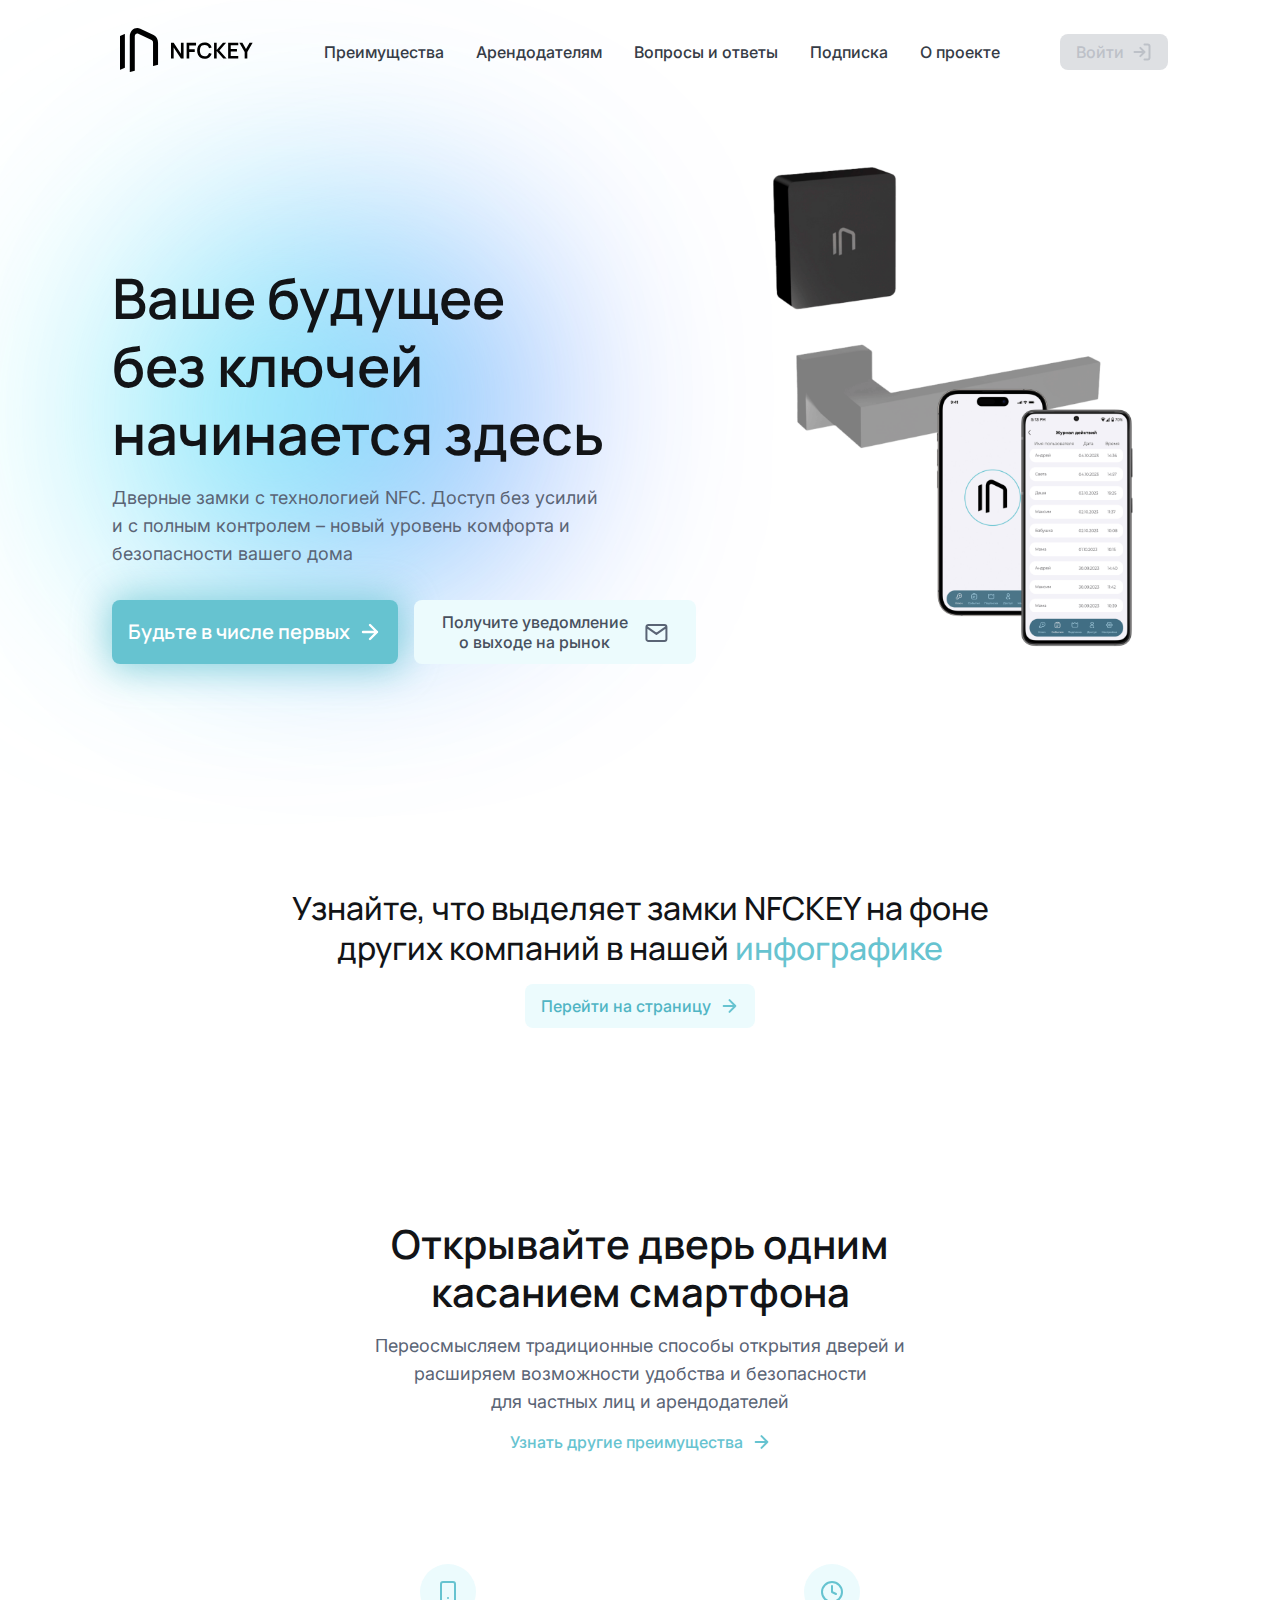
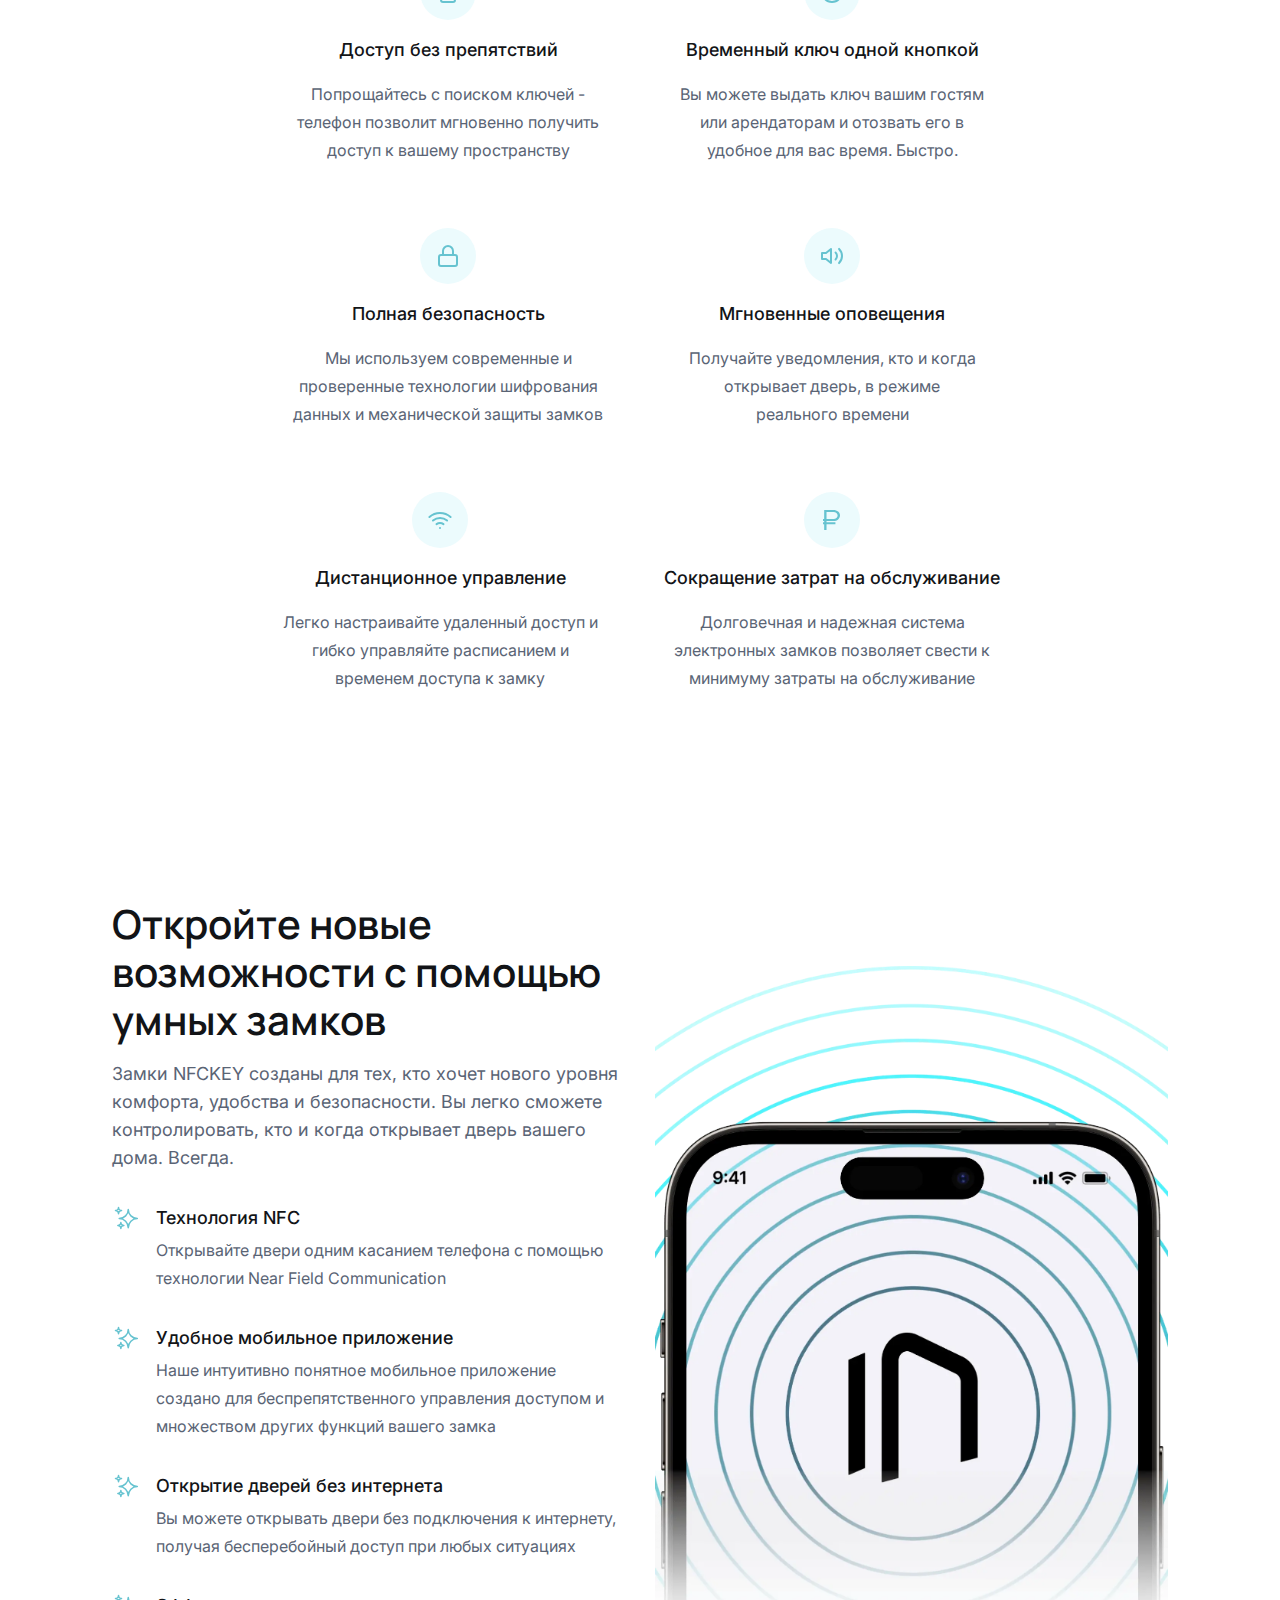
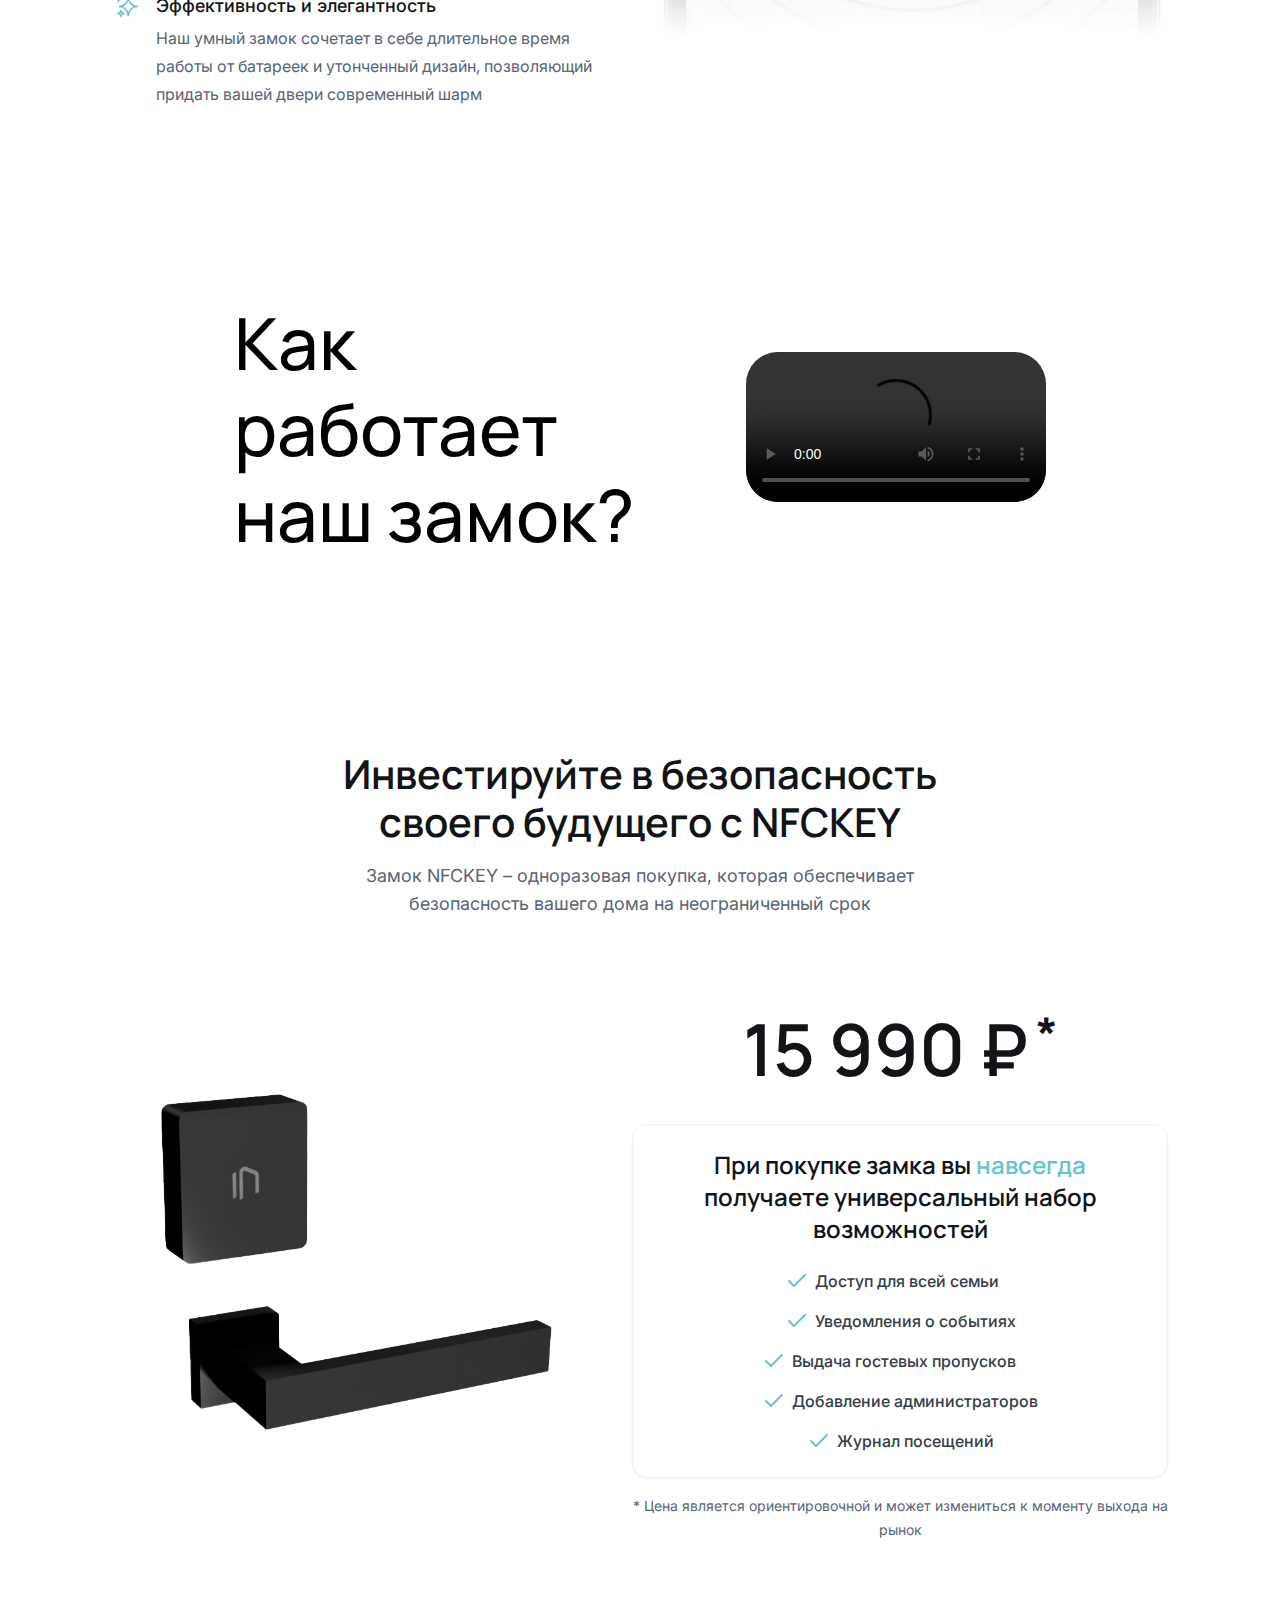
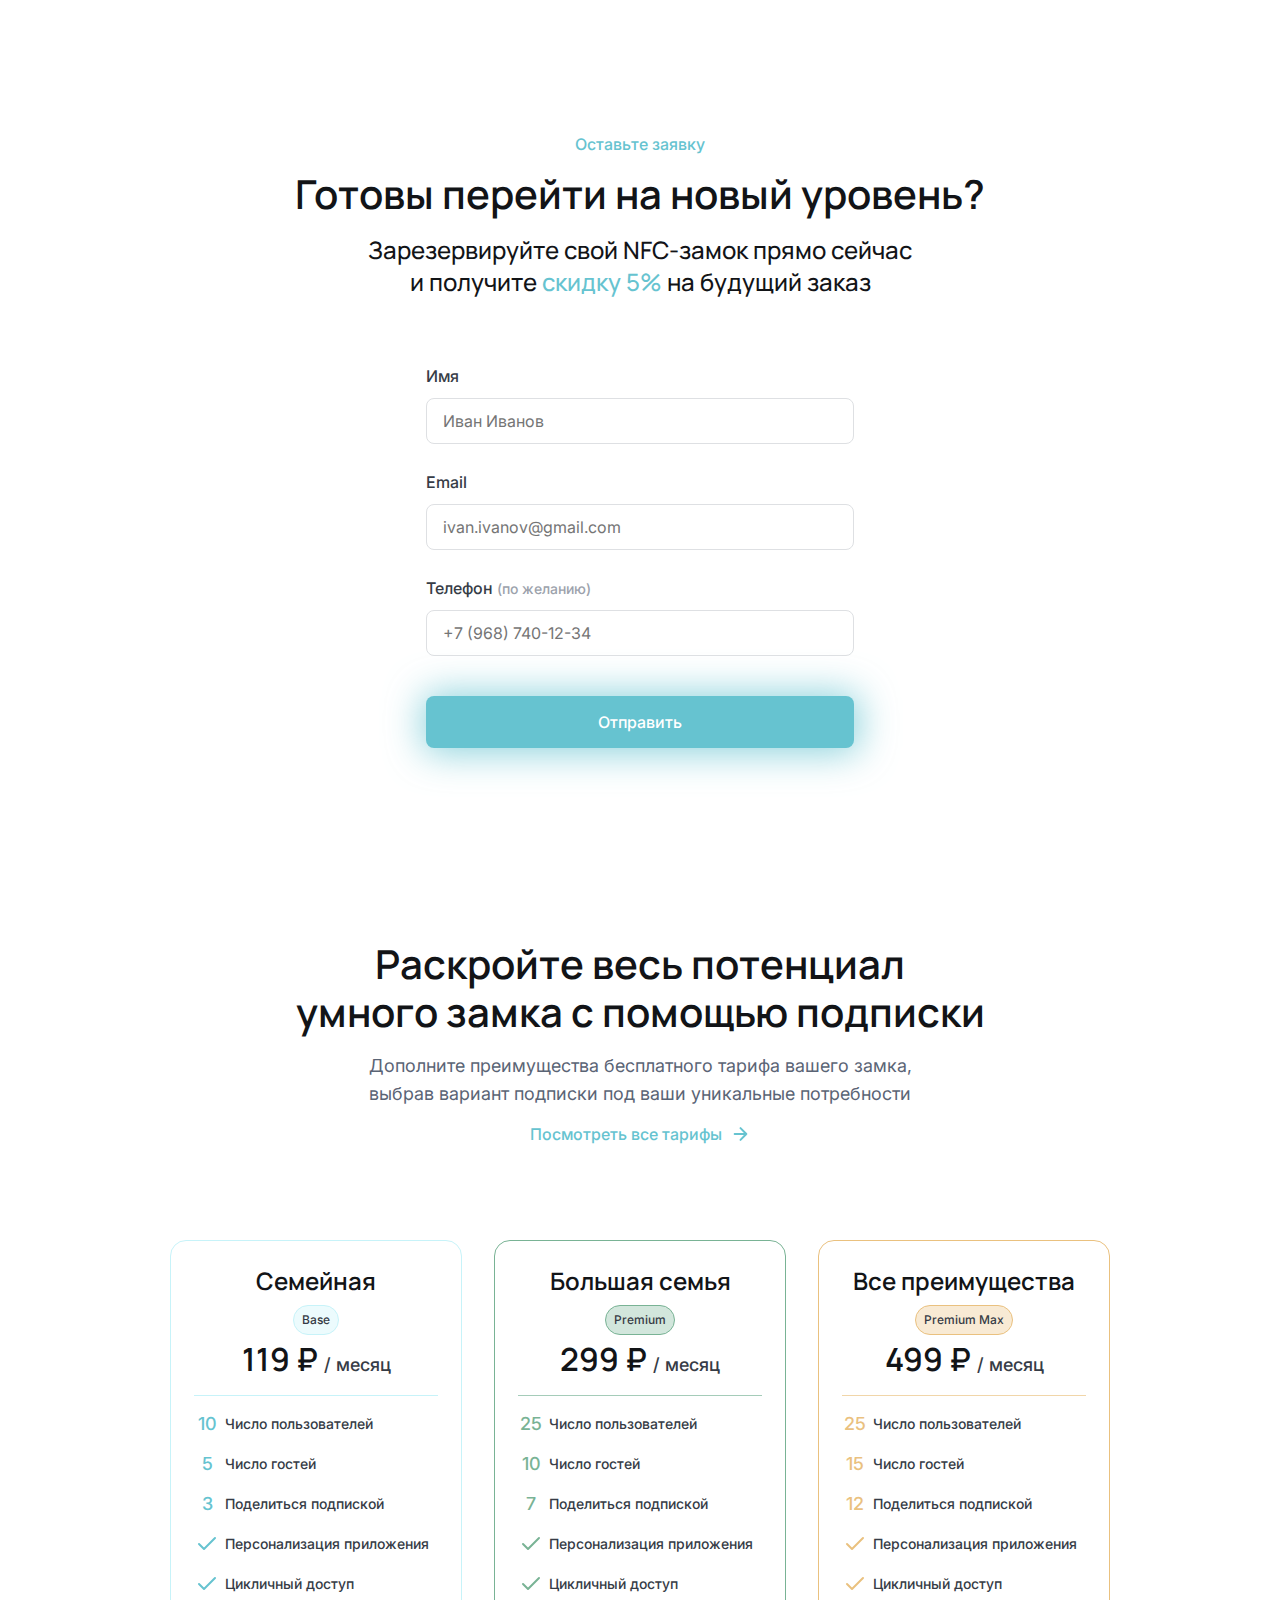
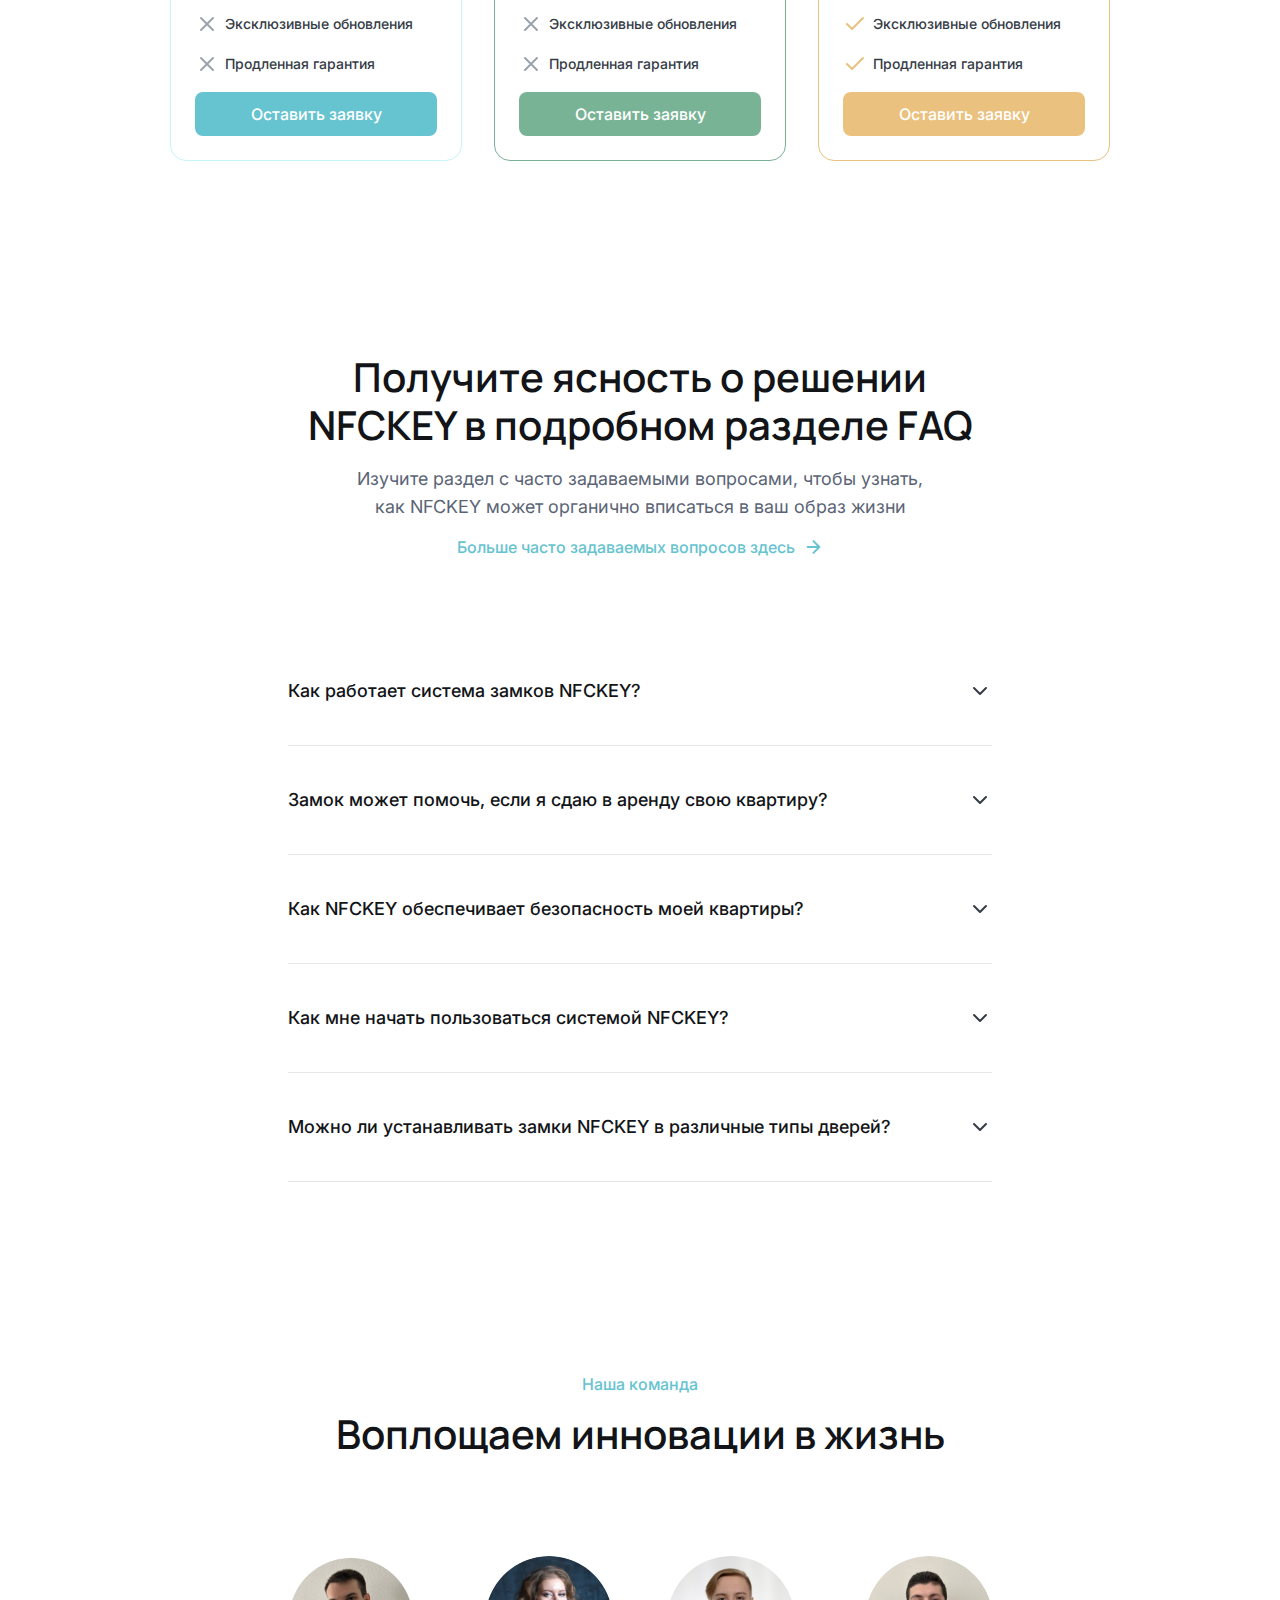
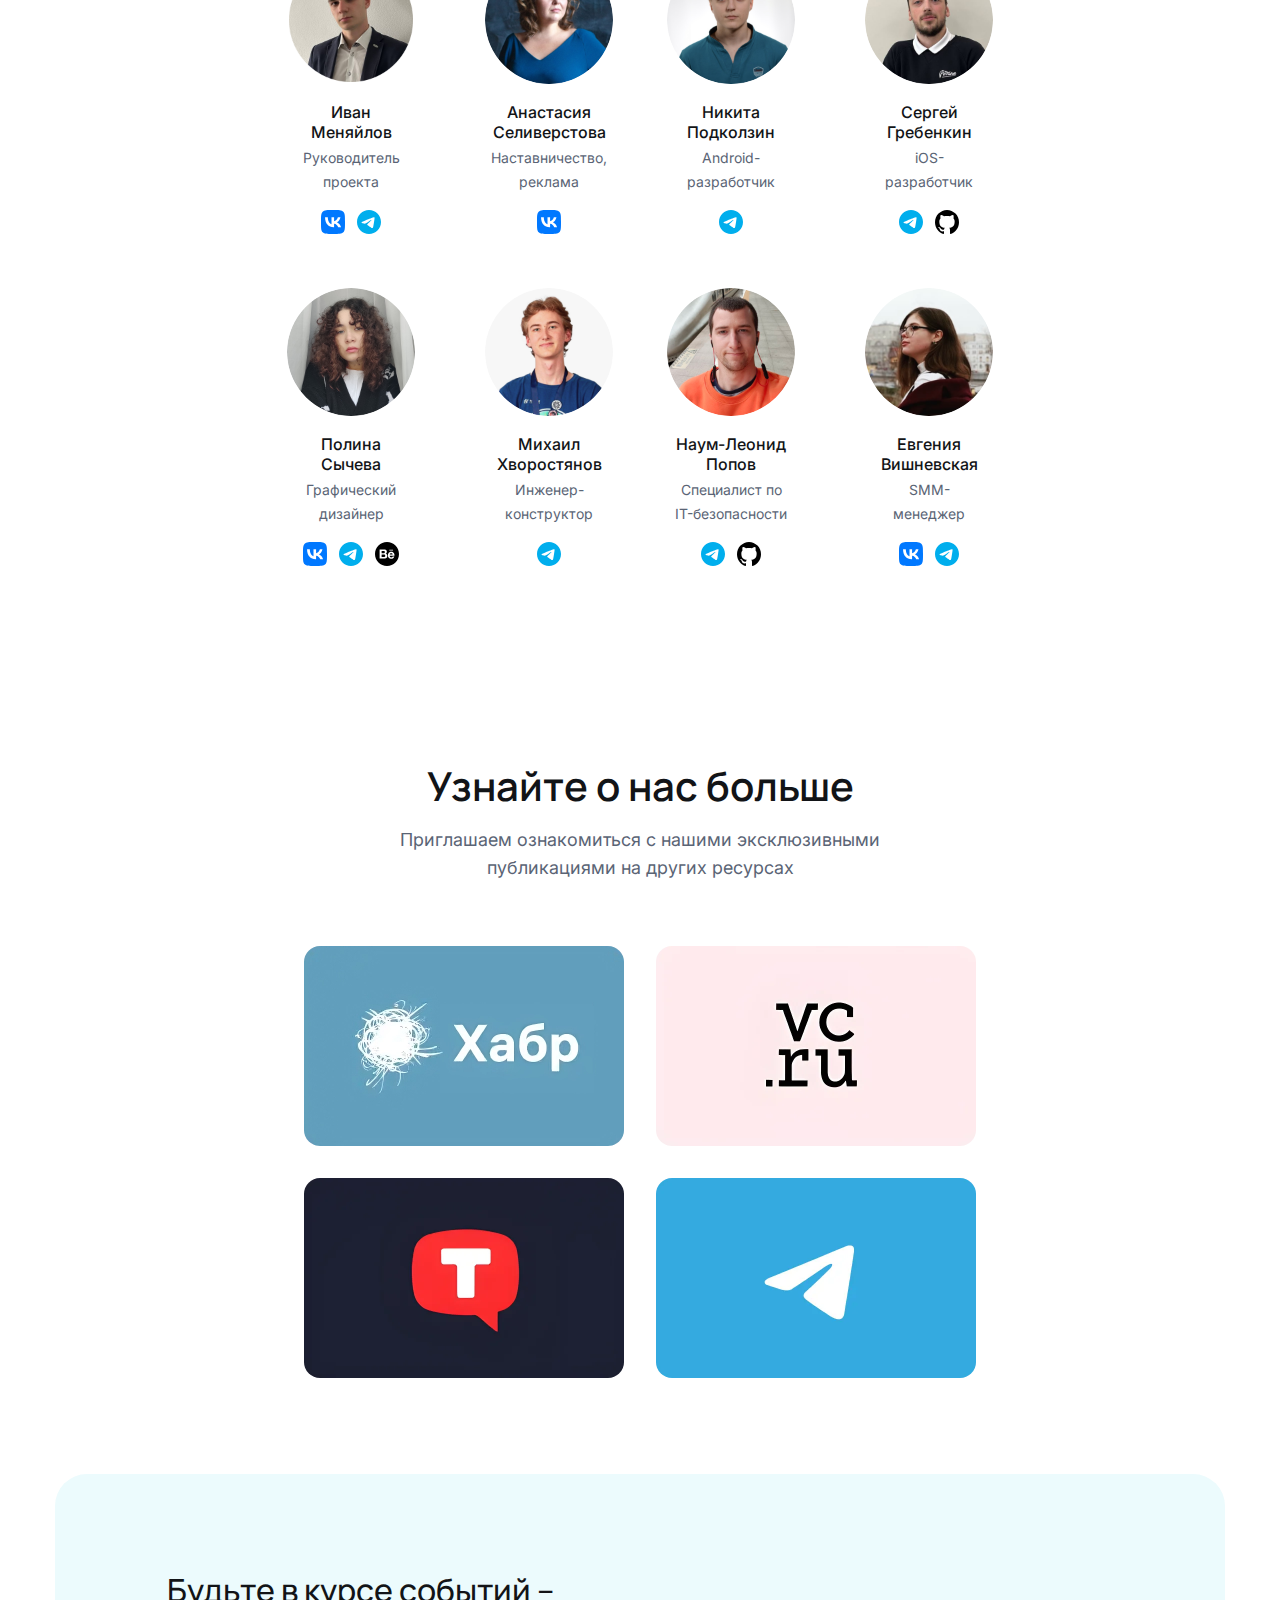
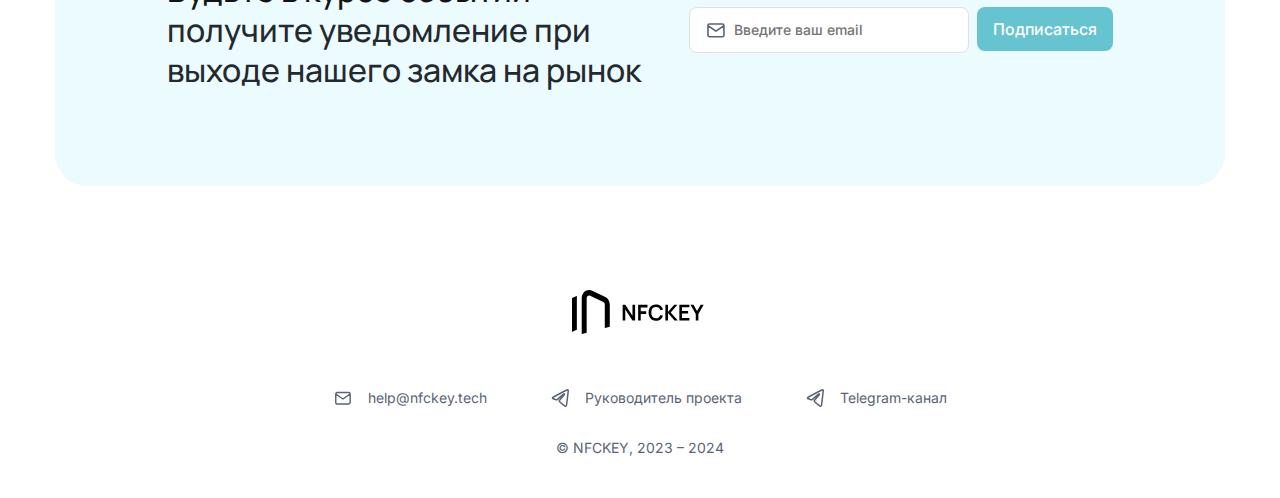
==== commit e19254ff: "fix: :chart_with_upwards_trend: enable Ya.Metrika counter" ====
--- a/index.html
+++ b/index.html
@@ -45,7 +45,7 @@
   <link rel="stylesheet" href="https://cdn.jsdelivr.net/npm/swiper@10/swiper-bundle.min.css" />
   <script src="js/main.js"></script>
   <!-- Yandex.Metrika counter --> 
-  <!-- <script type="text/javascript" > (function(m,e,t,r,i,k,a){m[i]=m[i]||function(){(m[i].a=m[i].a||[]).push(arguments)}; m[i].l=1*new Date(); for (var j = 0; j < document.scripts.length; j++) {if (document.scripts[j].src === r) { return; }} k=e.createElement(t),a=e.getElementsByTagName(t)[0],k.async=1,k.src=r,a.parentNode.insertBefore(k,a)}) (window, document, "script", "https://mc.yandex.ru/metrika/tag.js", "ym"); ym(95393937, "init", { clickmap:true, trackLinks:true, accurateTrackBounce:true, webvisor:true }); </script> <noscript><div><img src="https://mc.yandex.ru/watch/95393937" style="position:absolute; left:-9999px;" alt="" /></div></noscript>  -->
+  <script type="text/javascript" > (function(m,e,t,r,i,k,a){m[i]=m[i]||function(){(m[i].a=m[i].a||[]).push(arguments)}; m[i].l=1*new Date(); for (var j = 0; j < document.scripts.length; j++) {if (document.scripts[j].src === r) { return; }} k=e.createElement(t),a=e.getElementsByTagName(t)[0],k.async=1,k.src=r,a.parentNode.insertBefore(k,a)}) (window, document, "script", "https://mc.yandex.ru/metrika/tag.js", "ym"); ym(95393937, "init", { clickmap:true, trackLinks:true, accurateTrackBounce:true, webvisor:true }); </script> <noscript><div><img src="https://mc.yandex.ru/watch/95393937" style="position:absolute; left:-9999px;" alt="" /></div></noscript> 
   <!-- /Yandex.Metrika counter -->
 </head>
 
